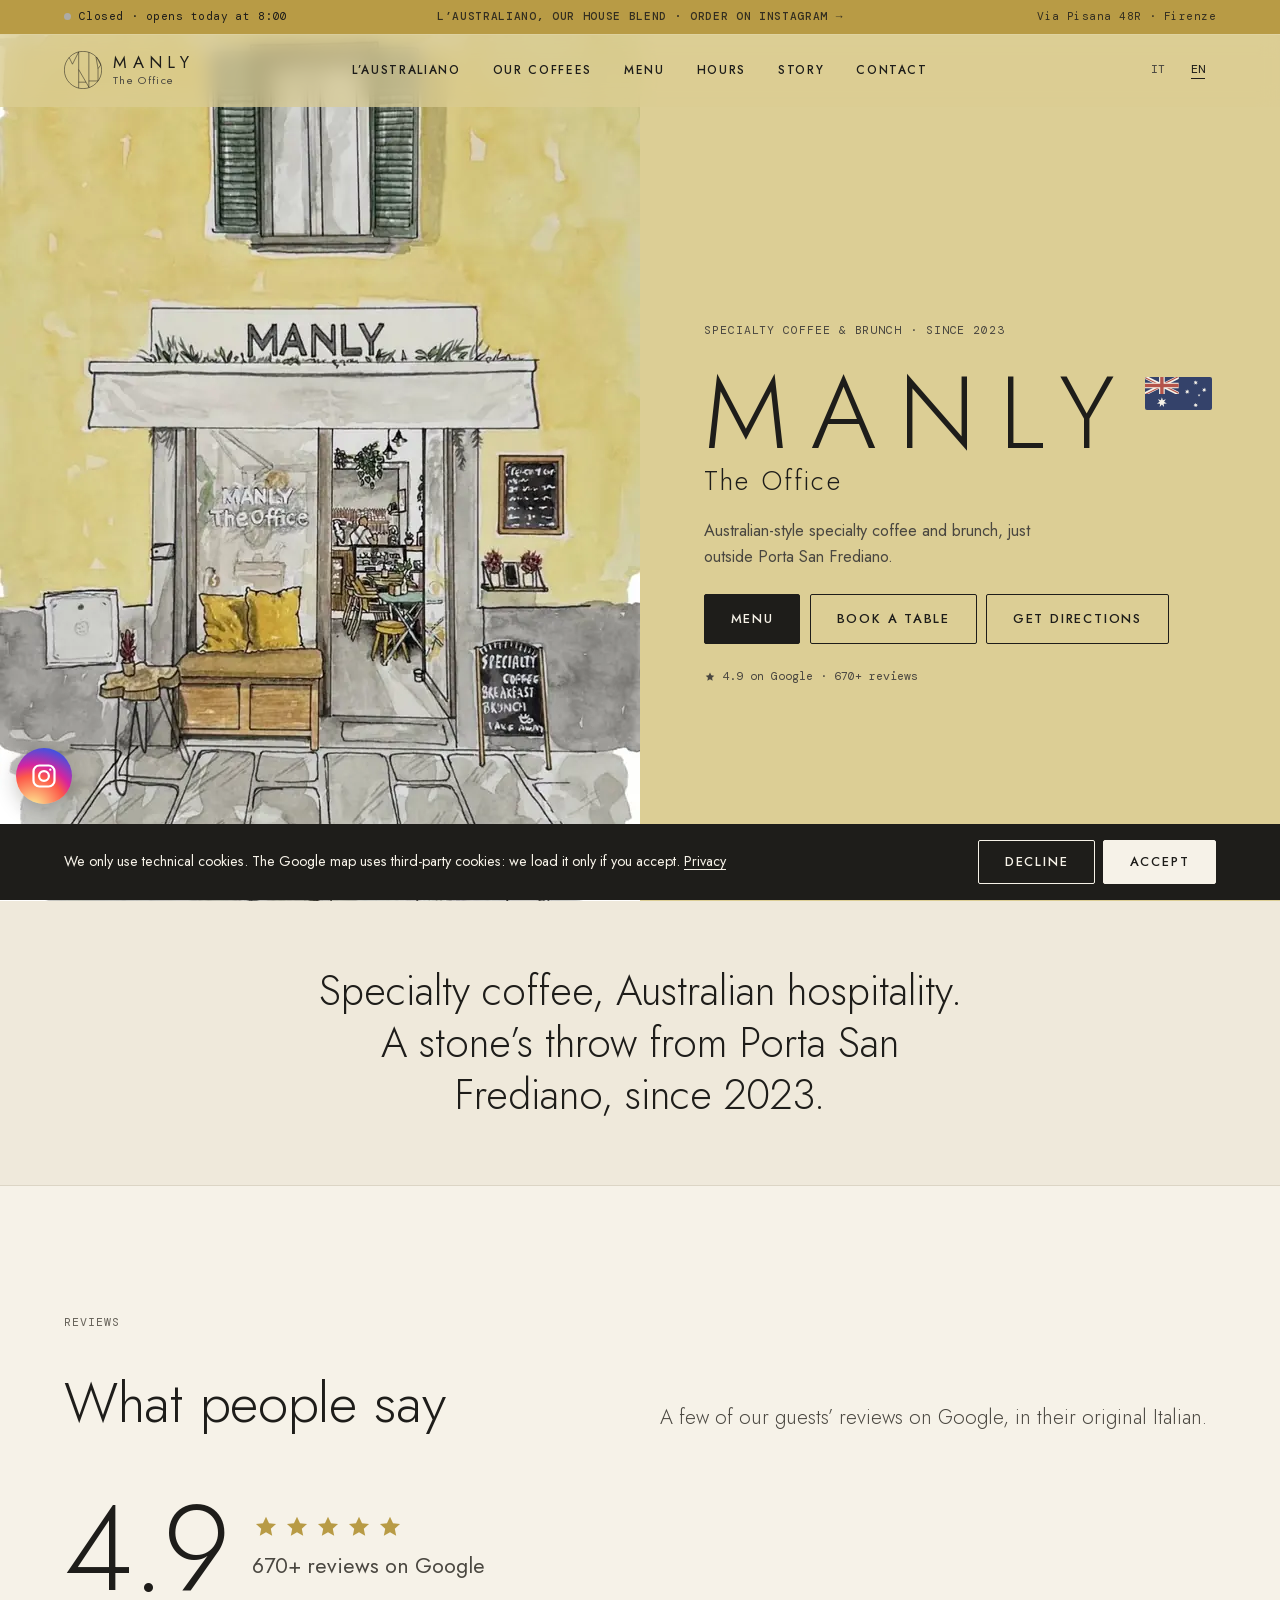
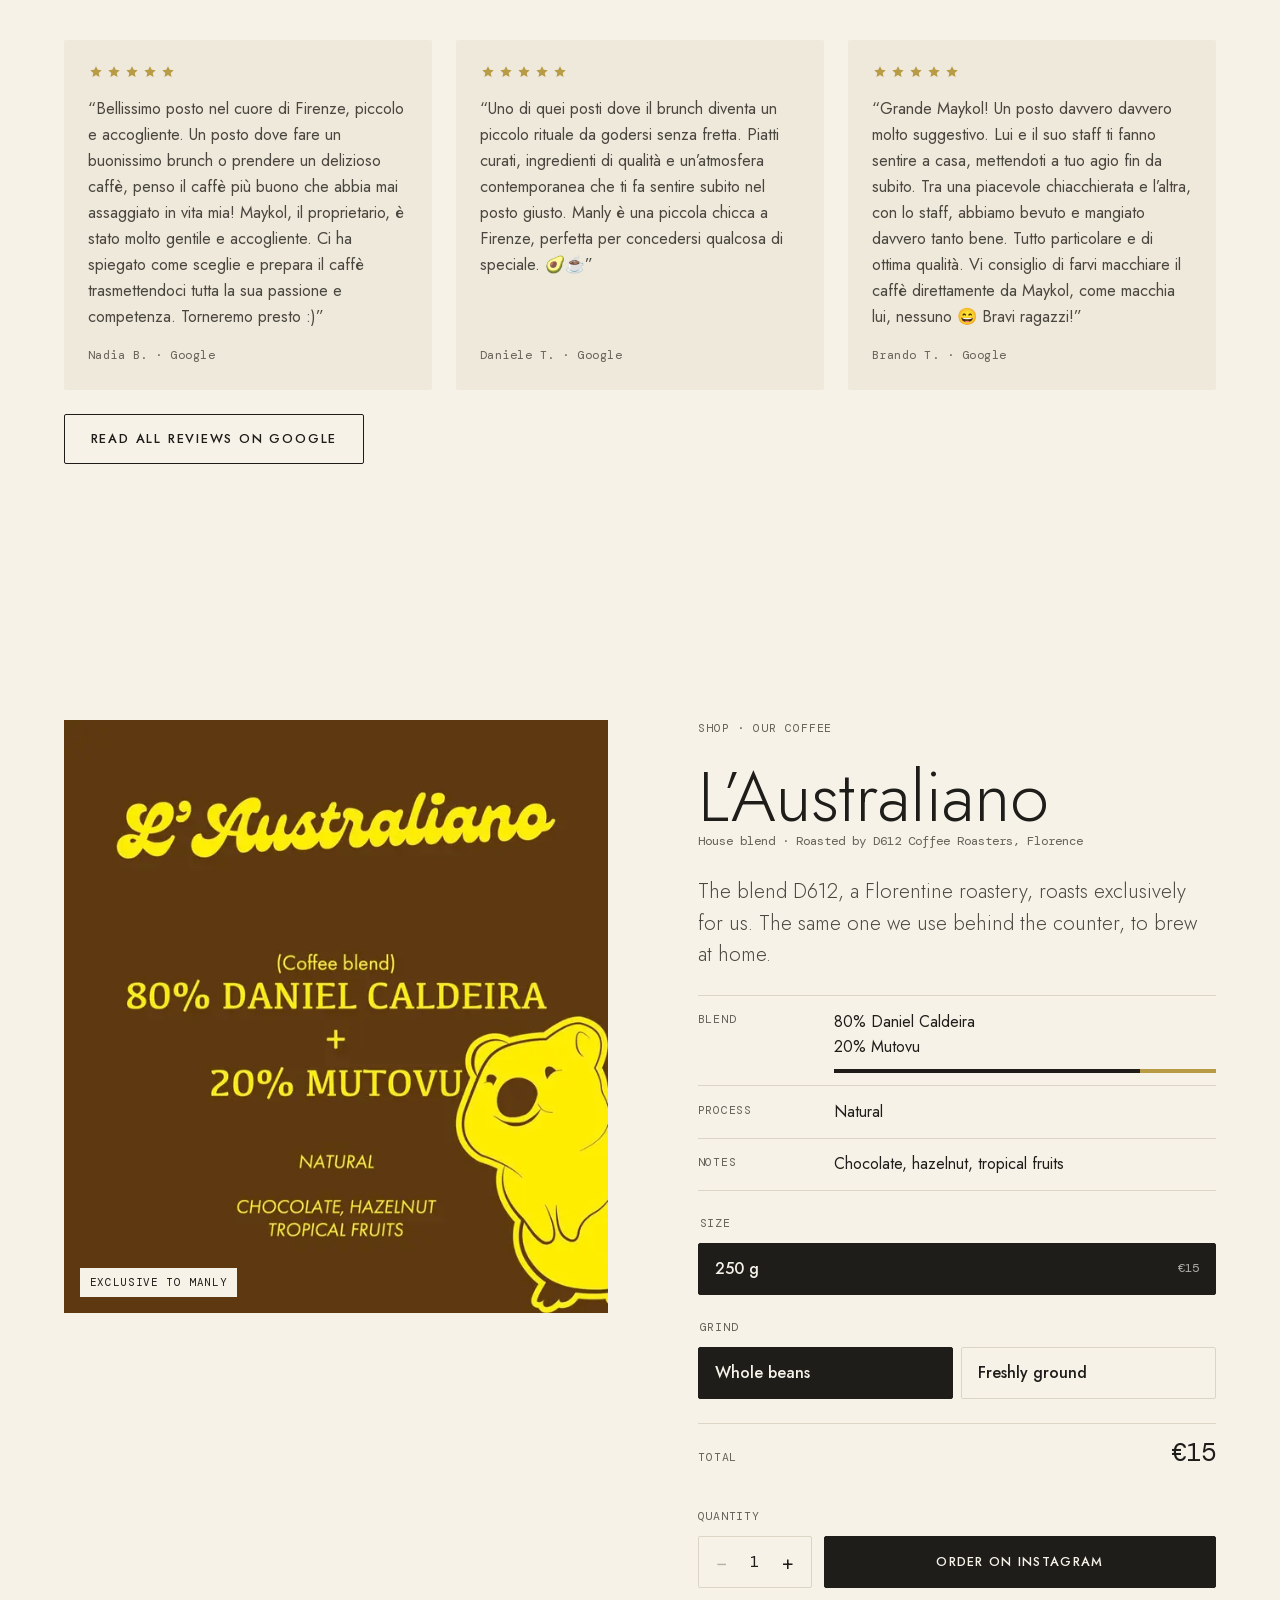
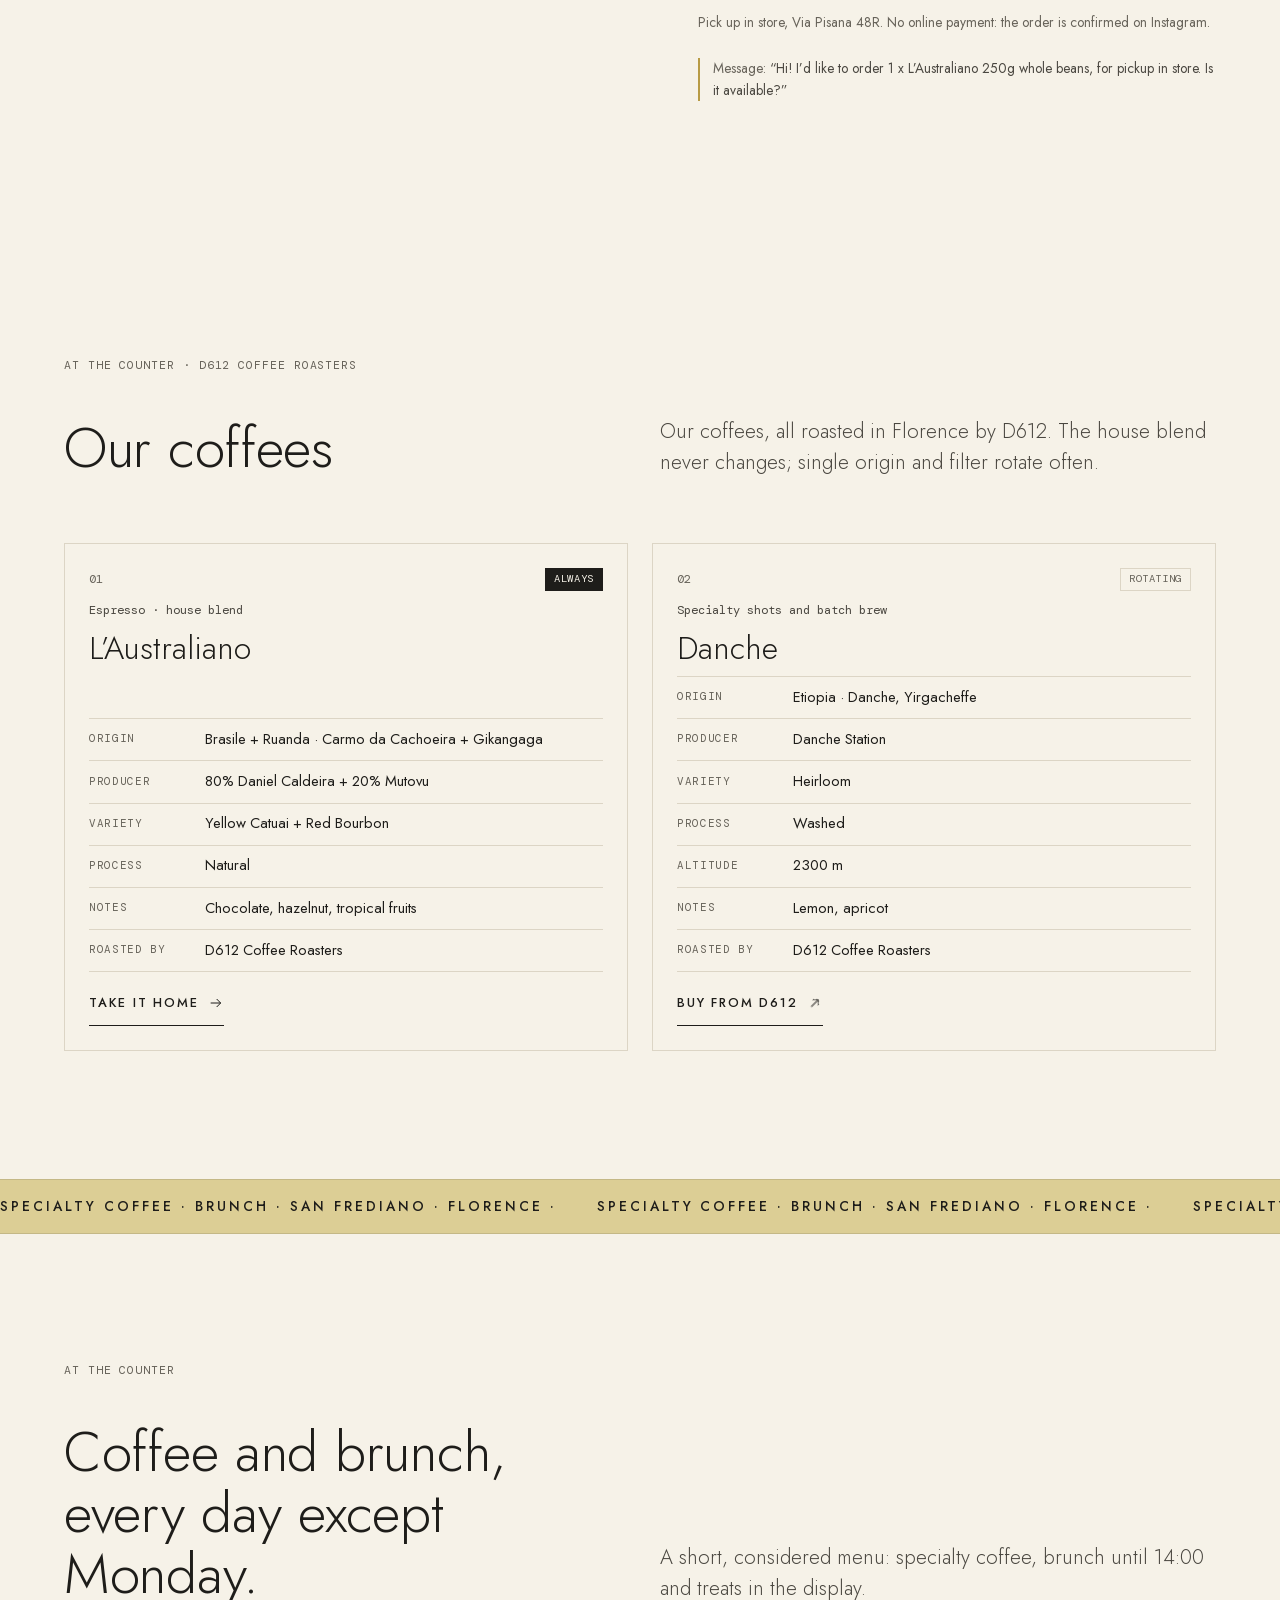
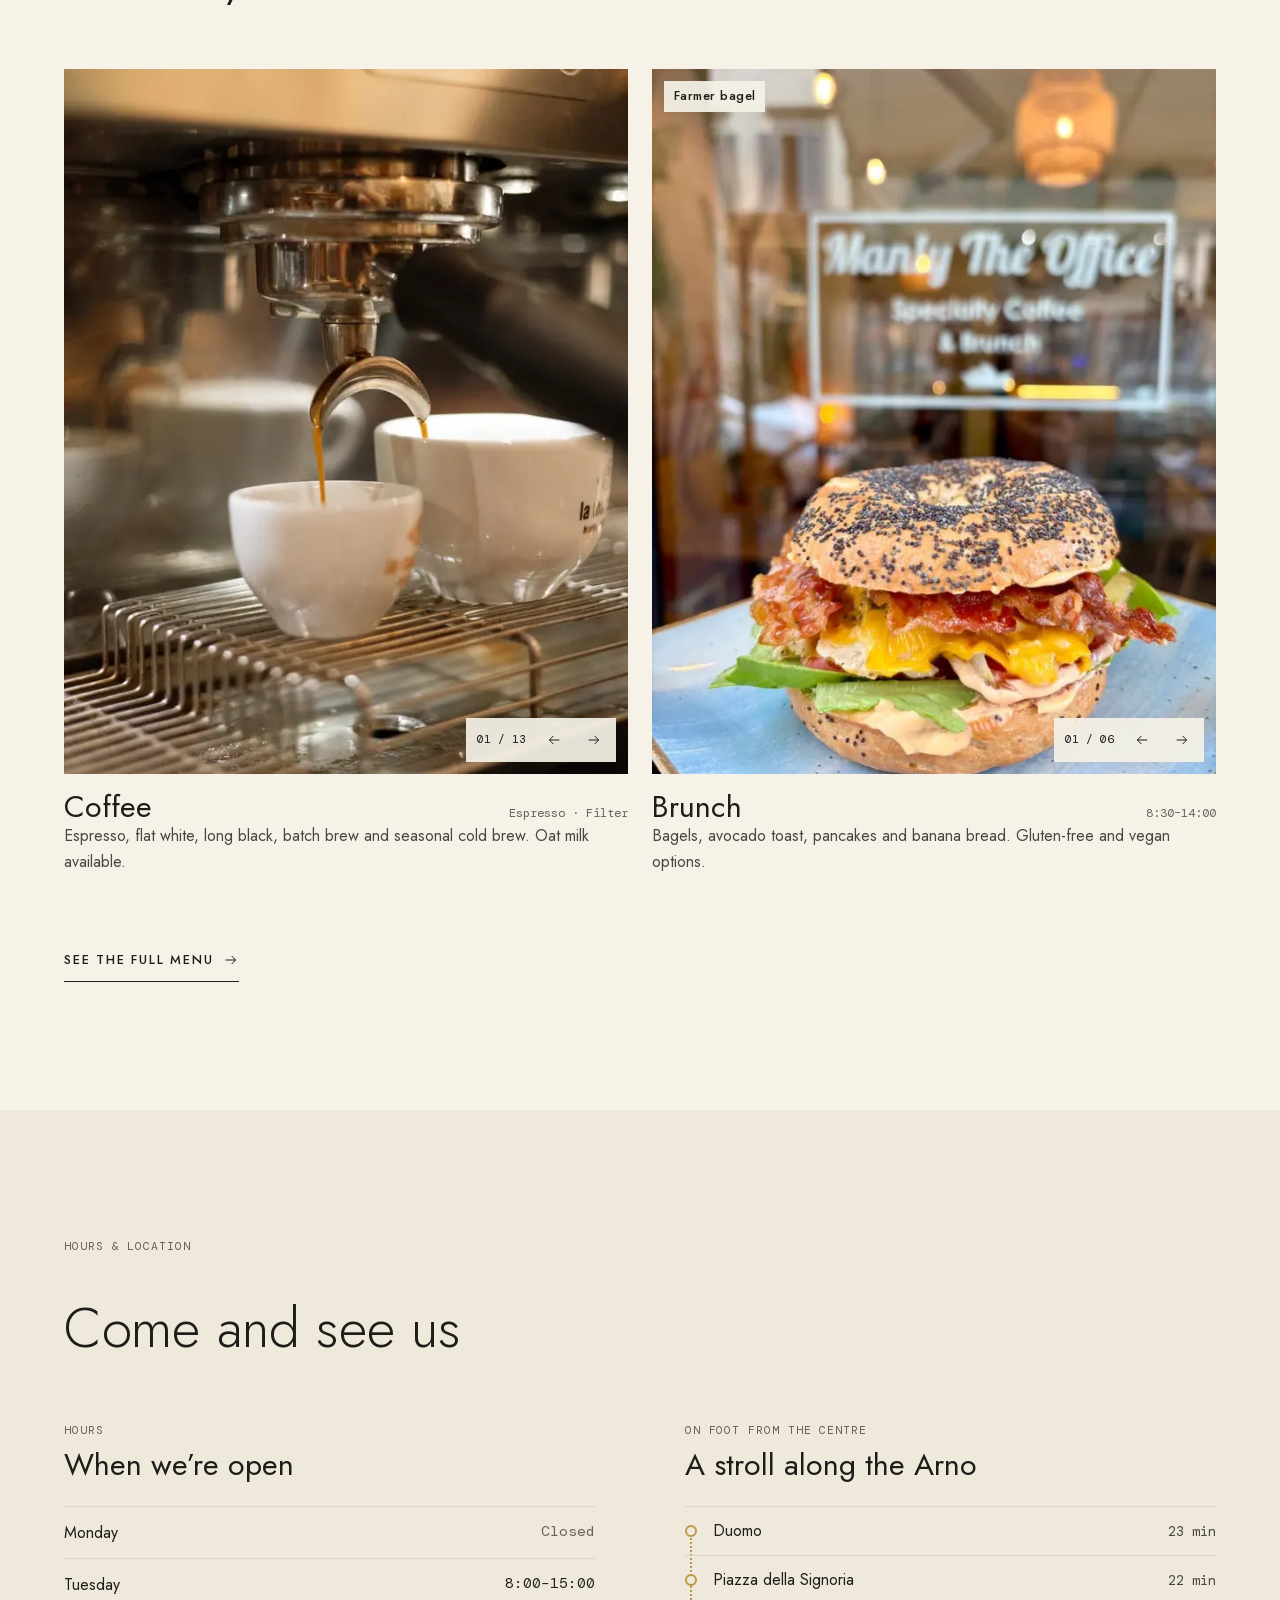
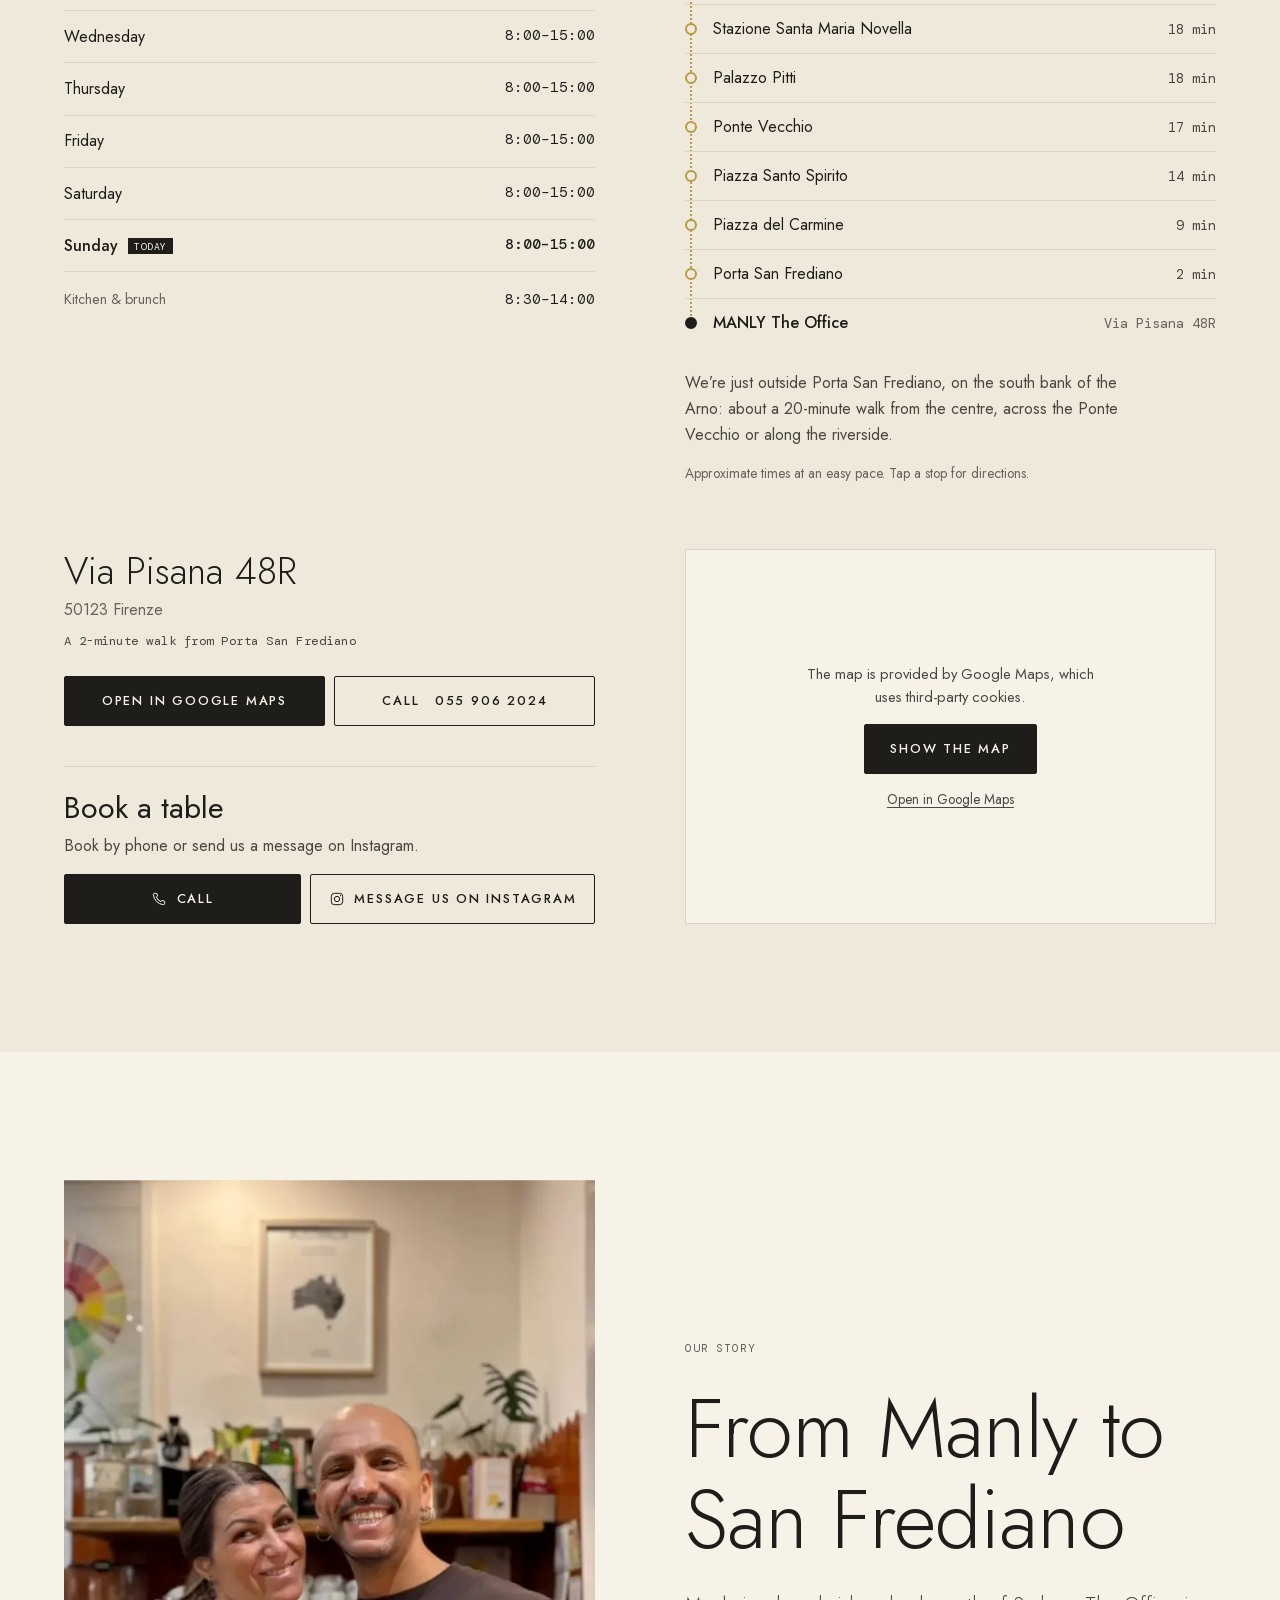
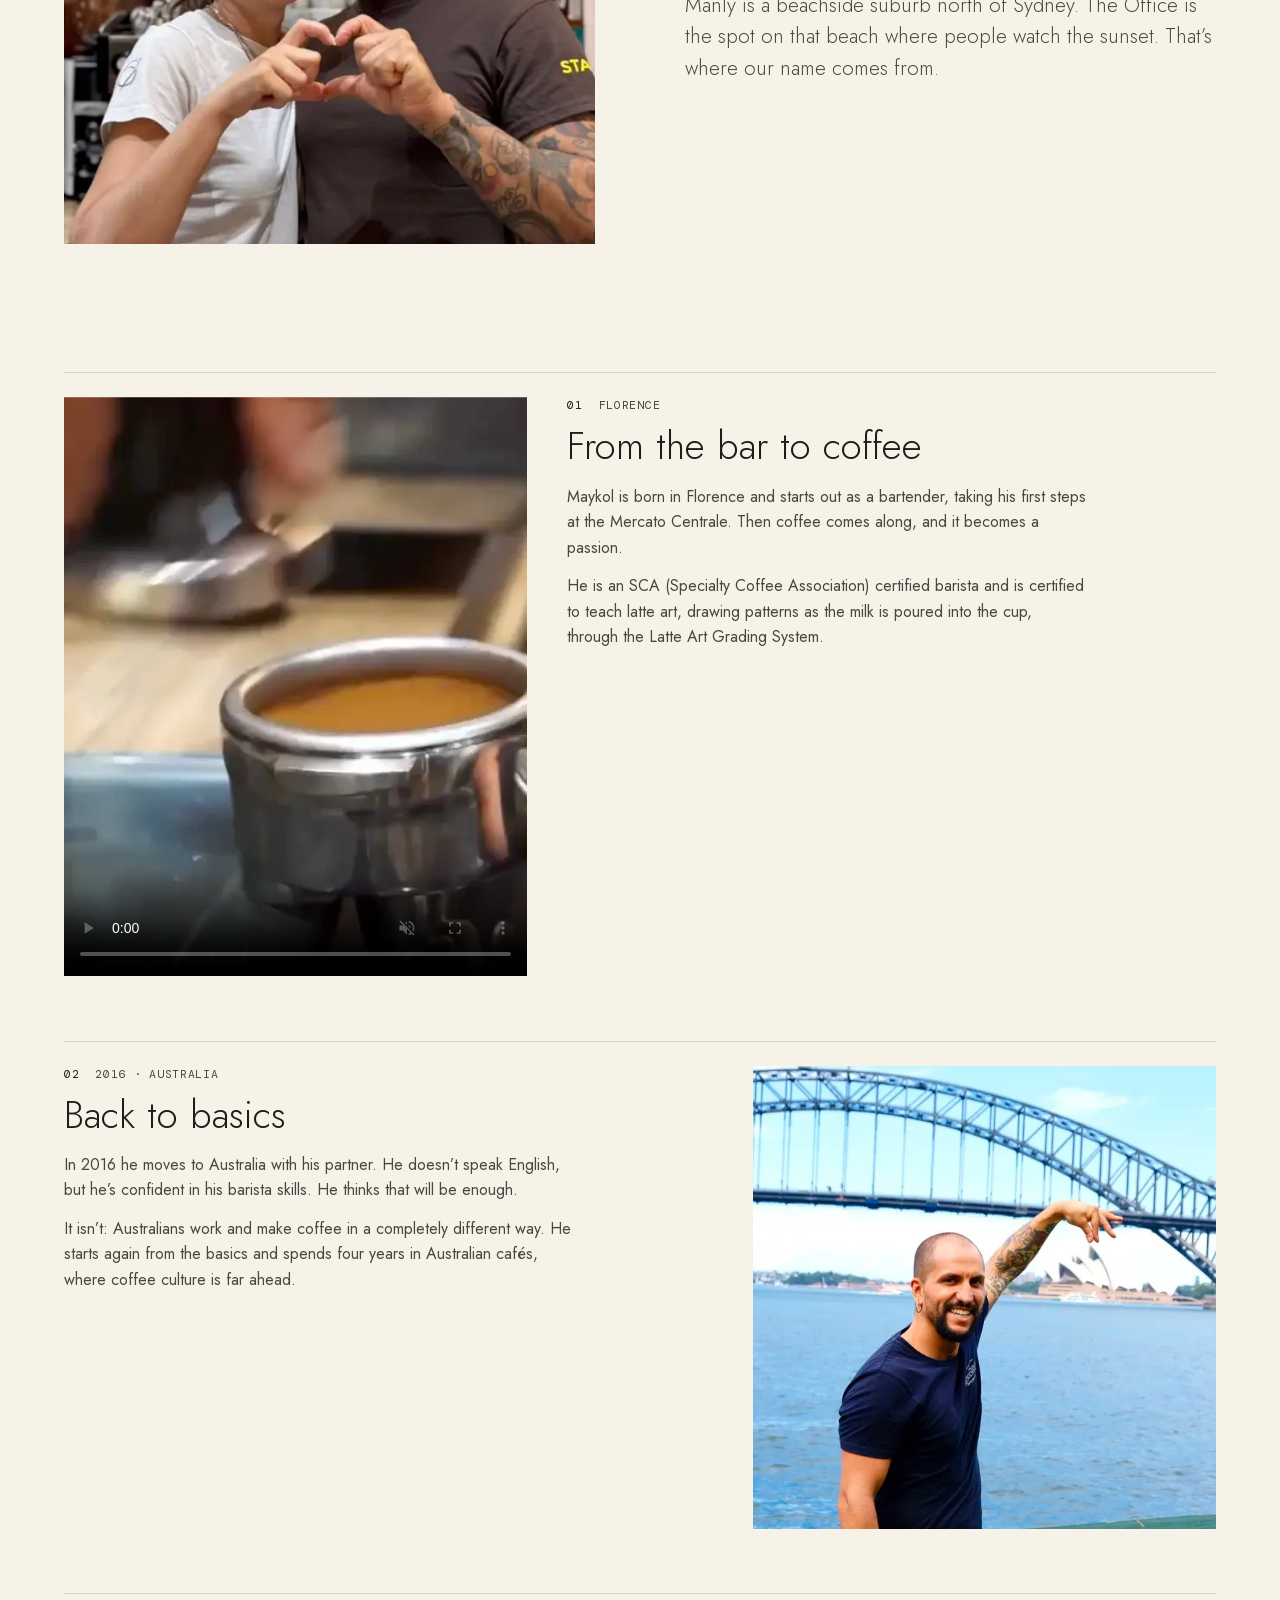
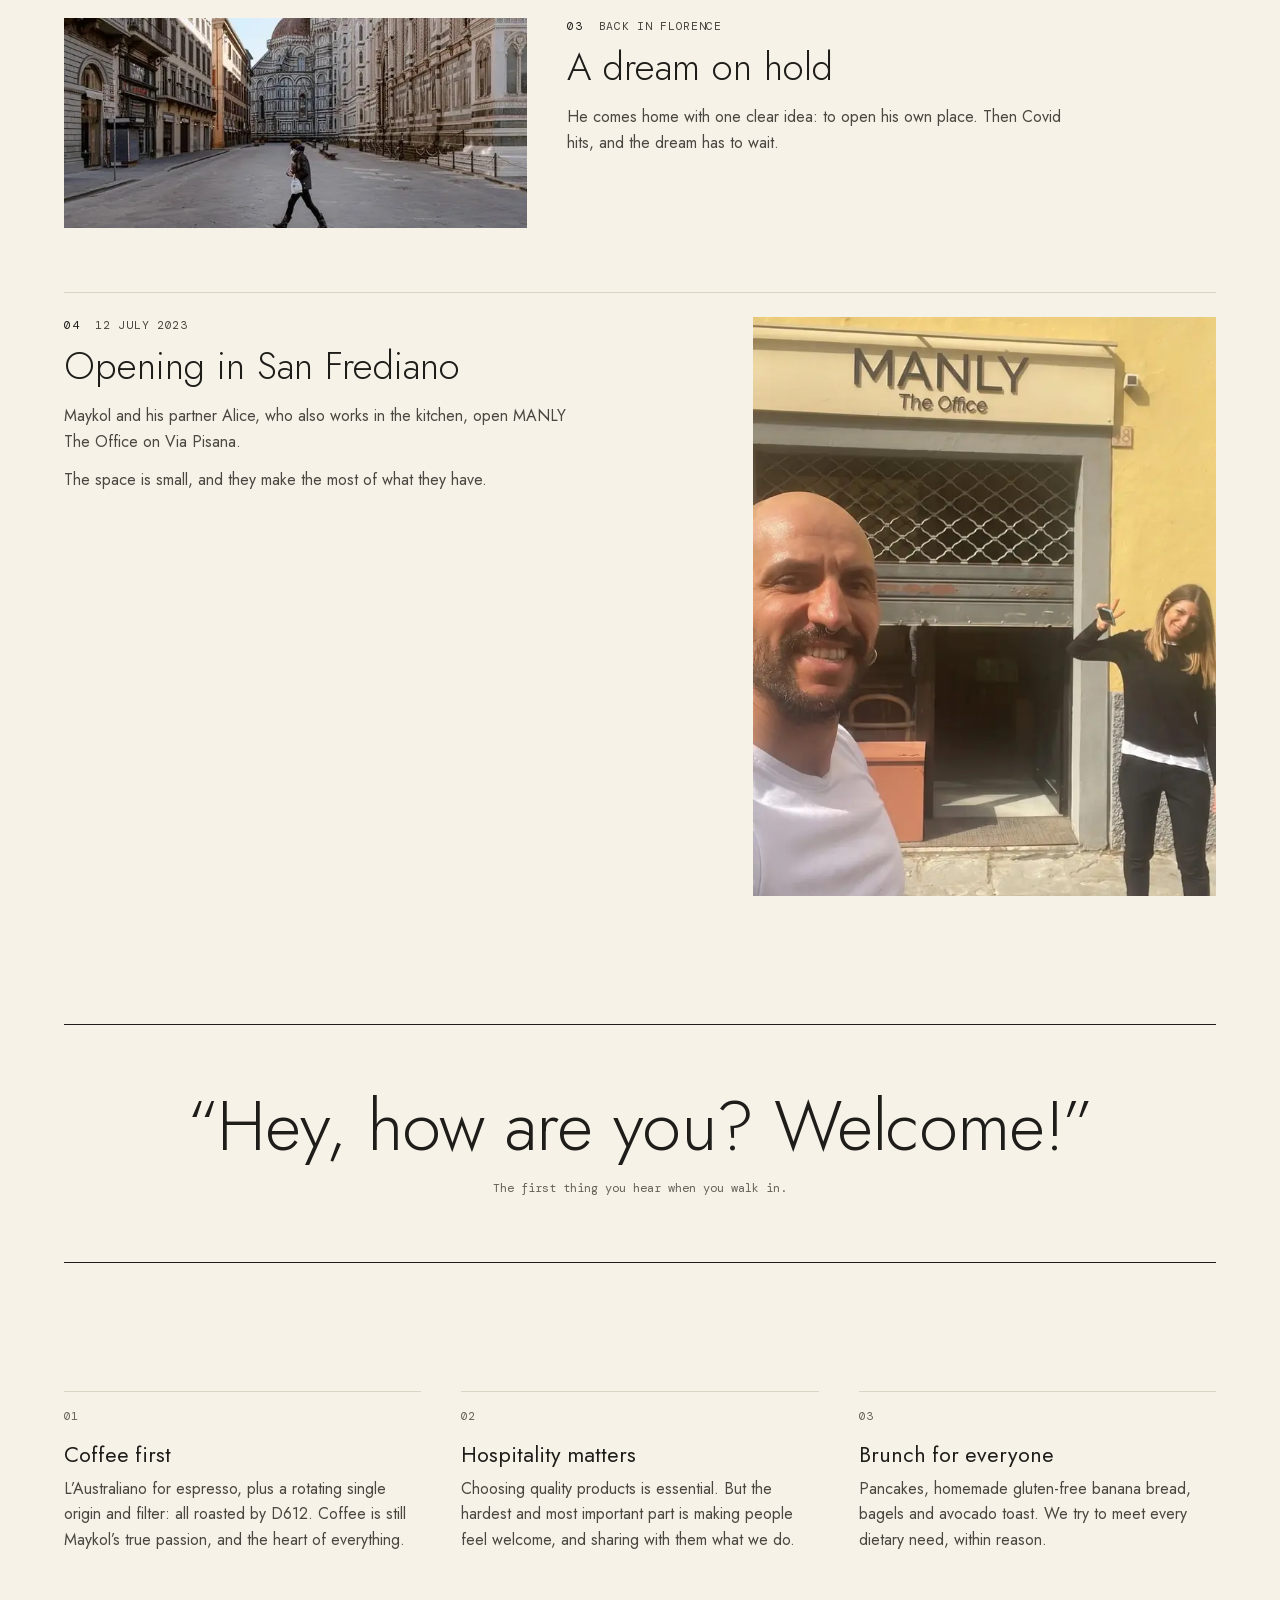
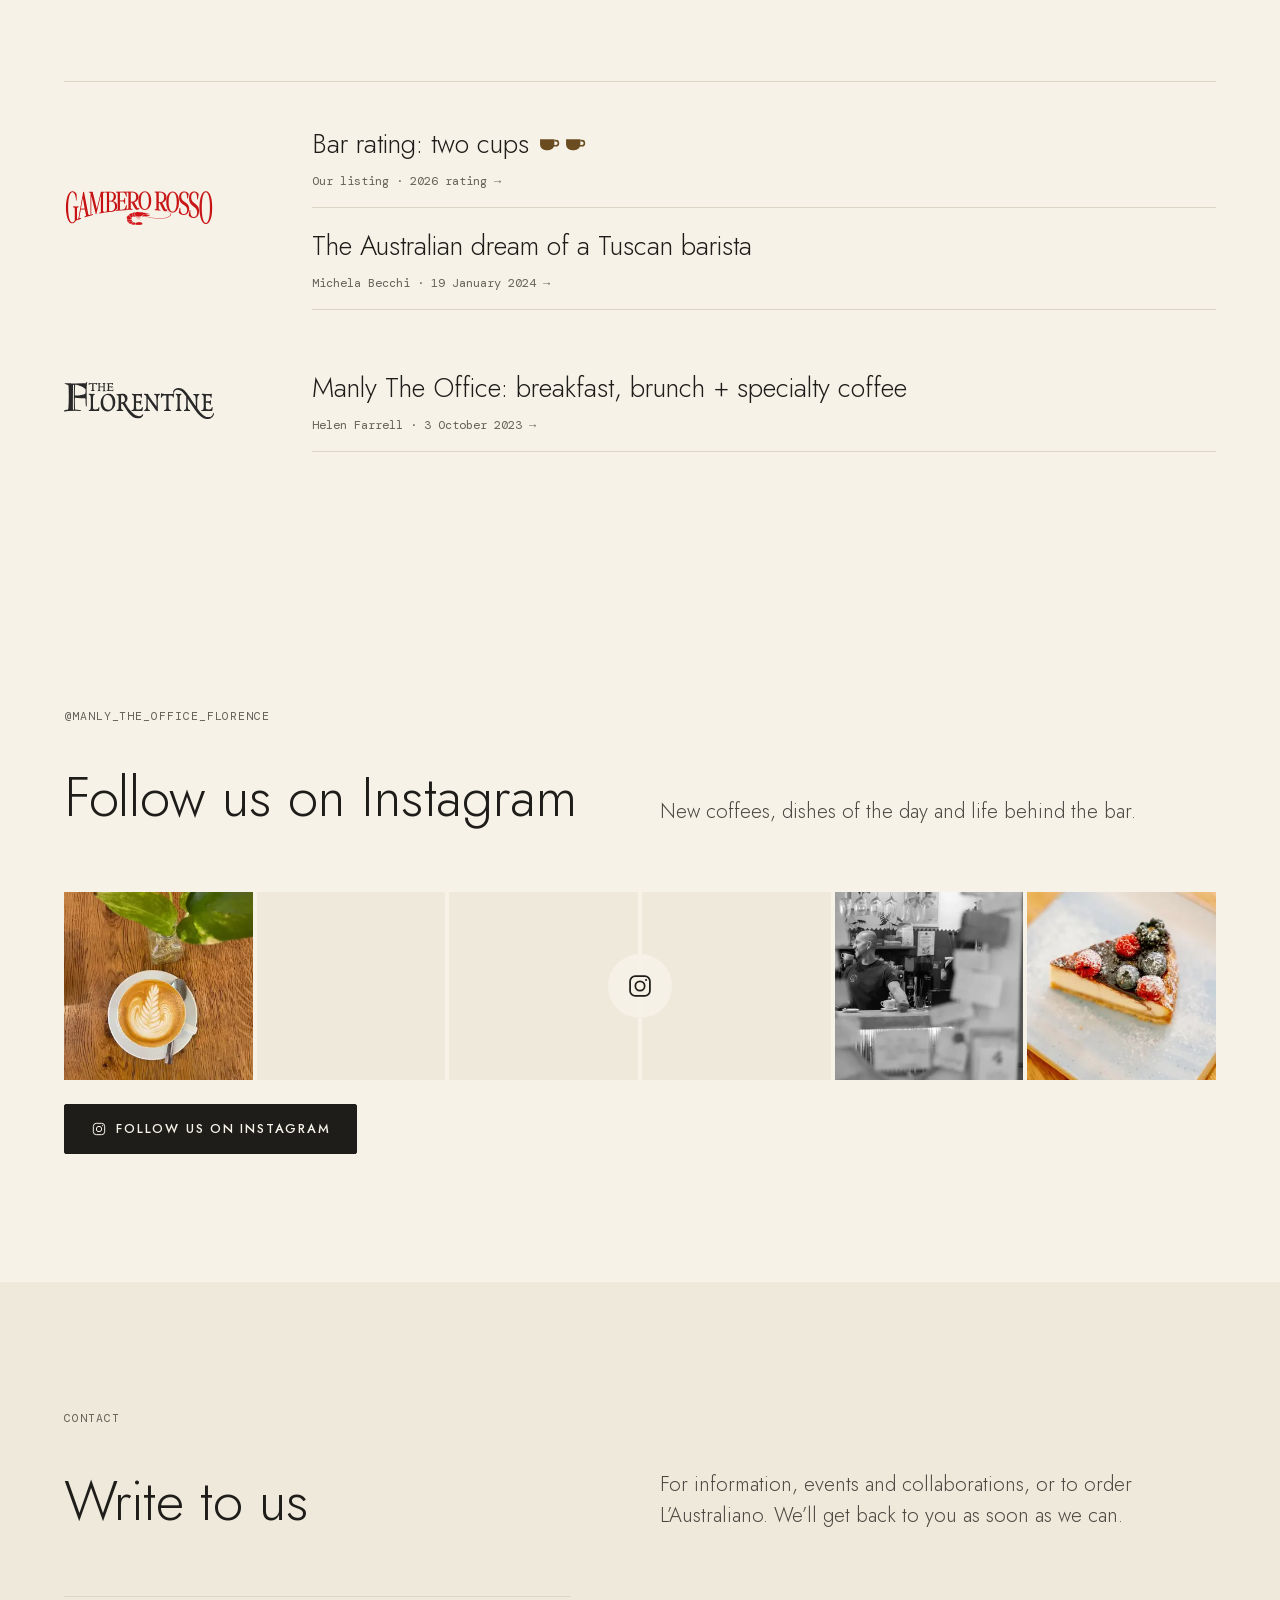
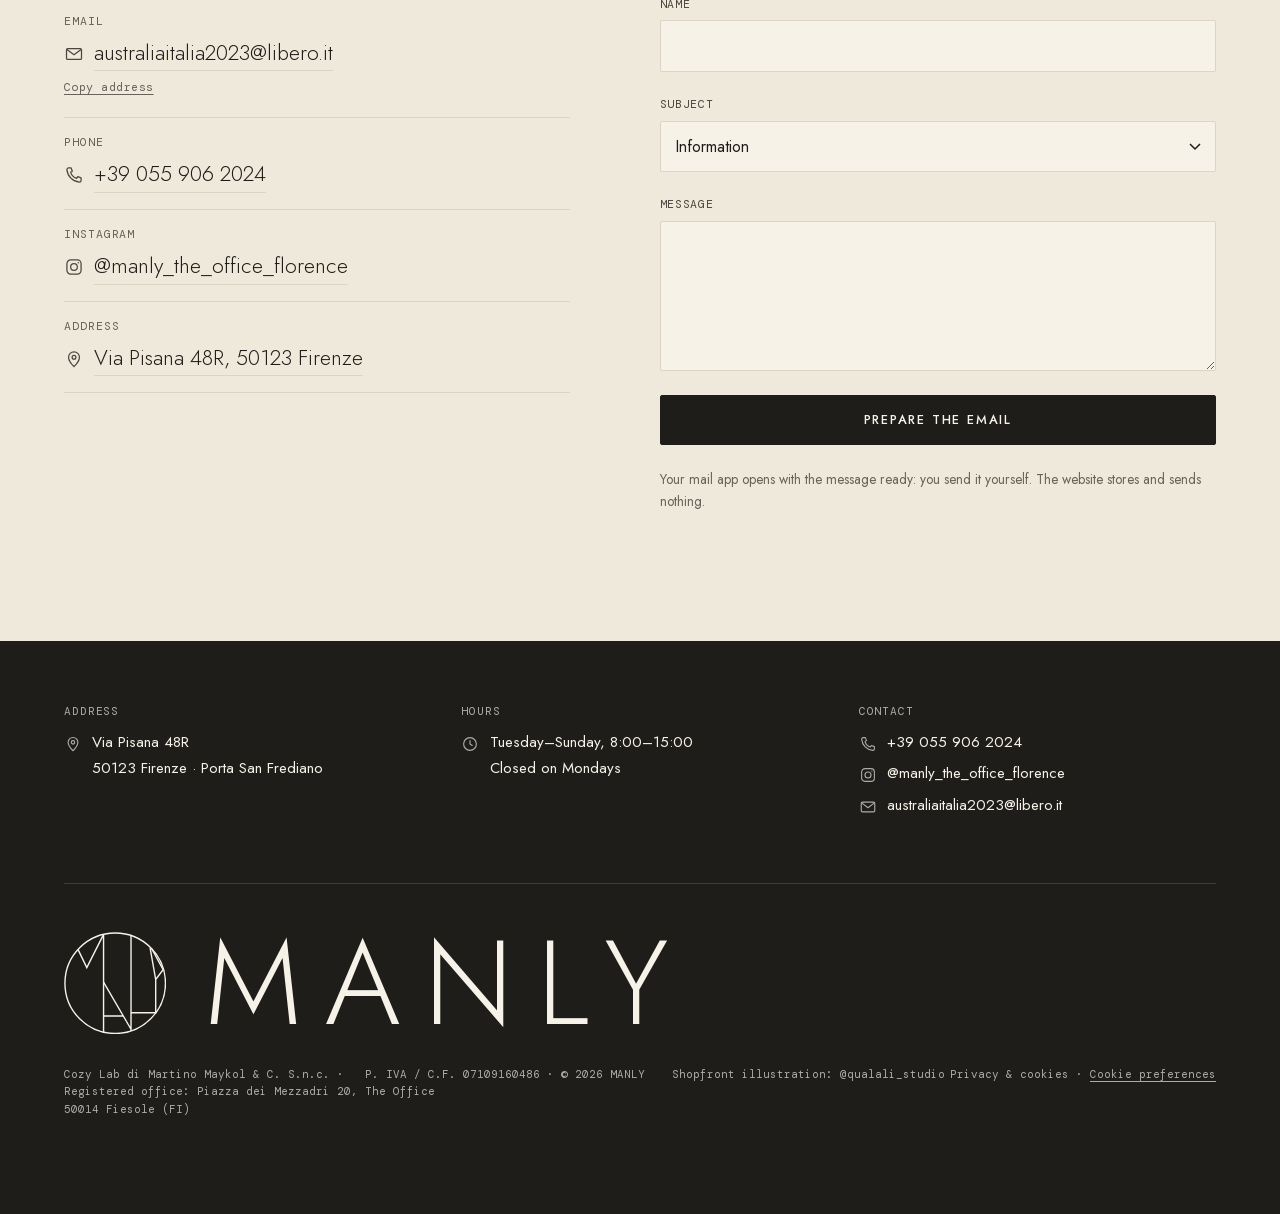
==== index.html @ 82d250e0 "merge: develop en main (v1.20.3)" ====
<!doctype html>
<html lang="it">
<head>
  <meta charset="utf-8">
  <script>document.documentElement.classList.add('js')</script>
  <meta name="viewport" content="width=device-width, initial-scale=1, viewport-fit=cover">
  <title>MANLY The Office — Specialty coffee &amp; brunch, Firenze</title>
  <meta name="description" content="Specialty coffee in stile australiano e brunch a Firenze, a 2 minuti a piedi da Porta San Frediano. Via Pisana 48R.">
  <meta name="theme-color" content="#1E1D1A">
  <link rel="apple-touch-icon" href="img/apple-touch-icon.png">
  <link rel="canonical" href="https://manlytheoffice.it/">

  <!-- Vista previa al compartir (WhatsApp, Instagram, Facebook, X) -->
  <meta property="og:type" content="website">
  <meta property="og:site_name" content="MANLY The Office">
  <meta property="og:title" content="MANLY The Office — Specialty coffee & brunch, Firenze">
  <meta property="og:description" content="Specialty coffee in stile australiano e brunch a Firenze, a 2 minuti a piedi da Porta San Frediano. Via Pisana 48R.">
  <meta property="og:url" content="https://manlytheoffice.it/">
  <meta property="og:image" content="https://manlytheoffice.it/img/og-manly.jpg">
  <meta property="og:image:width" content="1200">
  <meta property="og:image:height" content="630">
  <meta property="og:image:alt" content="Illustrazione della vetrina di MANLY The Office, Via Pisana 48R, Firenze">
  <meta property="og:locale" content="it_IT">
  <meta property="og:locale:alternate" content="en_GB">
  <meta name="twitter:card" content="summary_large_image">

  <!-- Nombre del sitio en los resultados de Google -->
  <script type="application/ld+json">
  {
    "@context": "https://schema.org",
    "@type": "WebSite",
    "name": "MANLY The Office",
    "alternateName": ["MANLY The Office Firenze", "Manly Firenze"],
    "url": "https://manlytheoffice.it/"
  }
  </script>
  <!-- Ficha para Google: datos del local -->
  <script type="application/ld+json">
  {
    "@context": "https://schema.org",
    "@type": "CafeOrCoffeeShop",
    "@id": "https://manlytheoffice.it/#cafe",
    "name": "MANLY The Office",
    "description": "Specialty coffee in stile australiano e brunch a Firenze, a 2 minuti a piedi da Porta San Frediano.",
    "url": "https://manlytheoffice.it/",
    "image": [
      "https://manlytheoffice.it/img/og-manly.jpg",
      "https://manlytheoffice.it/img/acquerello-vidriera.jpg"
    ],
    "telephone": "+39 055 906 2024",
    "acceptsReservations": true,
    "email": "australiaitalia2023@libero.it",
    "address": {
      "@type": "PostalAddress",
      "streetAddress": "Via Pisana 48R",
      "postalCode": "50123",
      "addressLocality": "Firenze",
      "addressRegion": "FI",
      "addressCountry": "IT"
    },
    "hasMap": "https://www.google.com/maps/search/?api=1&query=MANLY%20The%20Office%2C%20Via%20Pisana%2048R%2C%2050123%20Firenze",
    "openingHoursSpecification": [
      {
        "@type": "OpeningHoursSpecification",
        "dayOfWeek": [
          "Tuesday",
          "Wednesday",
          "Thursday",
          "Friday",
          "Saturday",
          "Sunday"
        ],
        "opens": "08:00",
        "closes": "15:00"
      }
    ],
    "servesCuisine": [
      "Specialty coffee",
      "Brunch"
    ],
    "hasMenu": "https://manlytheoffice.it/menu",
    "sameAs": [
      "https://www.instagram.com/manly_the_office_florence/"
    ],
    "legalName": "Cozy Lab di Martino Maykol & C. S.n.c.",
    "vatID": "07109160486"
  }
  </script>
  <link rel="icon" href="/favicon.ico" sizes="48x48">
  <link rel="icon" href="/favicon.svg" type="image/svg+xml">
  <link rel="icon" href="/img/favicon-192.png" type="image/png" sizes="192x192">

  <link rel="preconnect" href="https://docs.google.com" crossorigin>
  <link rel="preload" href="assets/fonts/jost-latin.woff2" as="font" type="font/woff2" crossorigin>
  <link rel="preload" as="image" type="image/webp" imagesrcset="img/acquerello-vidriera-320.webp 320w, img/acquerello-vidriera-480.webp 480w, img/acquerello-vidriera-640.webp 640w, img/acquerello-vidriera-828.webp 828w, img/acquerello-vidriera.webp 1008w" imagesizes="(min-width: 900px) 50vw, 100vw" fetchpriority="high">
  <link rel="stylesheet" href="assets/site.css?v=202611121000">
  <script src="assets/site.js?v=202611121000" defer></script>
</head>
<body data-page="home">
  <a class="skip-link" href="#contenuto" data-i18n="skip">Vai al contenuto</a>

  <svg width="0" height="0" style="position:absolute" aria-hidden="true">
    <symbol id="logo-manly" viewBox="0 0 220 220">
      <g fill="none" stroke="currentColor" stroke-width="3">
        <circle cx="110" cy="110" r="108"/>
        <path d="M30 37.4 L49 76.5 L85 5 V215"/>
        <path d="M85 107.5 L144 209 M85 180.5 H127.4 M144 7.5 V212.5"/>
        <path d="M144 173.5 H197 V102 L185 34 M197 102 L213 81 L188 35"/>
      </g>
    </symbol>
    <symbol id="i-arrow" viewBox="0 0 24 24"><path fill="none" stroke="currentColor" stroke-width="1.5" d="M4 12h15M13 6l6 6-6 6"/></symbol>
    <symbol id="i-phone" viewBox="0 0 24 24"><path fill="none" stroke="currentColor" stroke-width="1.5" stroke-linejoin="round" d="M5.5 3.5h3l1.5 4-2 1.3a11 11 0 0 0 7.2 7.2l1.3-2 4 1.5v3a2 2 0 0 1-2 2A16.5 16.5 0 0 1 3.5 5.5a2 2 0 0 1 2-2z"/></symbol>
    <symbol id="i-mail" viewBox="0 0 24 24"><g fill="none" stroke="currentColor" stroke-width="1.5" stroke-linejoin="round"><rect x="3" y="5.5" width="18" height="13" rx="1.5"/><path d="M3.5 6.5l8.5 6.5 8.5-6.5"/></g></symbol>
    <symbol id="i-instagram" viewBox="0 0 24 24"><g fill="none" stroke="currentColor" stroke-width="1.5"><rect x="3.5" y="3.5" width="17" height="17" rx="4.5"/><circle cx="12" cy="12" r="4"/><circle cx="17.2" cy="6.8" r="0.9" fill="currentColor" stroke="none"/></g></symbol>
    <symbol id="i-pin" viewBox="0 0 24 24"><g fill="none" stroke="currentColor" stroke-width="1.5"><path stroke-linejoin="round" d="M12 21s-6.5-6.1-6.5-11.2a6.5 6.5 0 0 1 13 0C18.5 14.9 12 21 12 21z"/><circle cx="12" cy="9.8" r="2.3"/></g></symbol>
    <symbol id="i-clock" viewBox="0 0 24 24"><g fill="none" stroke="currentColor" stroke-width="1.5"><circle cx="12" cy="12" r="8.5"/><path stroke-linecap="round" d="M12 7.5V12l3 2"/></g></symbol>
    <symbol id="i-star" viewBox="0 0 24 24"><path fill="currentColor" d="M12 3.2l2.6 5.5 6 .7-4.5 4.1 1.2 5.9L12 16.5l-5.3 2.9 1.2-5.9-4.5-4.1 6-.7z"/></symbol>
  </svg>

  <!-- Estado en vivo y dirección -->
  <div class="topbar">
    <div class="wrap topbar__inner">
      <p class="status" data-status aria-live="polite">
        <span class="status__dot" aria-hidden="true"></span>
        <span class="status__text">&nbsp;</span>
      </p>
      <a class="topbar__announce" href="./#shop"><span data-i18n="topbar.announce">L’Australiano, la nostra miscela · Ordina su Instagram</span> →</a>
      <a class="topbar__address" href="#" data-href="maps" target="_blank" rel="noopener">Via Pisana 48R<span class="topbar__city"> · Firenze</span></a>
    </div>
  </div>

  <header class="header header--overlay">
    <div class="wrap header__inner">
      <button class="burger" type="button" aria-expanded="false" aria-controls="drawer" aria-label="Menu">
        <span class="burger__lines" aria-hidden="true"></span>
        <span class="burger__label" data-i18n="nav.open">Menu</span>
      </button>

      <a class="brand" href="./" aria-label="MANLY The Office">
        <svg aria-hidden="true"><use href="#logo-manly"/></svg>
        <span class="brand__text" aria-hidden="true" translate="no">
          <span class="brand__name">MANLY</span>
          <span class="brand__sub">The Office</span>
        </span>
      </a>

      <nav class="header__nav" aria-label="Sezioni" data-i18n-attr="aria-label:nav.label">
        <a href="./#shop" data-i18n="nav.shop">L’Australiano</a>
        <a href="./#caffe" data-i18n="nav.coffees">I nostri caffè</a>
        <a href="menu.html" data-i18n="nav.menu">Il menu</a>
        <a href="./#visita" data-i18n="nav.hours">Orari</a>
        <a href="./#storia" data-i18n="nav.storyShort">Storia</a>
        <a href="./#contatti" data-i18n="nav.contact">Contatti</a>
      </nav>

      <div class="lang" role="group" aria-label="Lingua" data-i18n-attr="aria-label:lang.label">
        <button type="button" data-lang="it" aria-pressed="true" lang="it">IT</button>
        <button type="button" data-lang="en" aria-pressed="false" lang="en">EN</button>
      </div>
    </div>
  </header>

  <!-- Menú hamburguesa -->
  <div class="drawer" id="drawer" aria-hidden="true">
    <nav class="wrap drawer__nav" aria-label="Navigazione principale" data-i18n-attr="aria-label:nav.label">
      <ol>
        <li><a href="./#shop"><span data-i18n="nav.shop">L’Australiano</span><small data-i18n="nav.shopNote">Shop</small></a></li>
        <li><a href="./#caffe"><span data-i18n="nav.coffees">I nostri caffè</span></a></li>
        <li><a href="menu.html"><span data-i18n="nav.menu">Il menu</span></a></li>
        <li><a href="./#visita"><span data-i18n="nav.visit">Orari e indirizzo</span></a></li>
        <li><a href="./#storia"><span data-i18n="nav.story">La nostra storia</span></a></li>
        <li><a href="./#instagram"><span>Instagram</span></a></li>
        <li><a href="./#contatti"><span data-i18n="nav.contact">Contatti</span></a></li>
      </ol>
    </nav>
    <div class="wrap drawer__info">
      <div>
        <p class="eyebrow" data-i18n="info.visit">Vieni a trovarci</p>
        <p>Via Pisana 48R, 50123 Firenze</p>
        <p><a href="#" data-href="maps" target="_blank" rel="noopener" data-i18n="dove.openMaps">Apri in Google Maps</a></p>
      </div>
      <div>
        <p class="eyebrow" data-i18n="info.hours">Orari</p>
        <p data-i18n="summary.week">Martedì–domenica, 8:00–15:00</p>
        <p data-i18n="summary.monday">Lunedì chiuso</p>
      </div>
      <div>
        <p class="eyebrow" data-i18n="info.contact">Contatti</p>
        <p><a href="#" data-href="tel">+39 055 906 2024</a></p>
        <p><a href="#" data-href="instagram" target="_blank" rel="noopener">@manly_the_office_florence</a><br><a href="mailto:australiaitalia2023@libero.it" data-href="email">australiaitalia2023@libero.it</a></p>
        <p><a href="mailto:australiaitalia2023@libero.it" data-href="email">australiaitalia2023@libero.it</a></p>
      </div>
    </div>
  </div>

  <main id="contenuto">
    <!-- Hero: la vidriera -->
    <section class="hero" aria-labelledby="hero-title">
      <figure class="hero__media">
        <a class="hero__art" href="https://www.instagram.com/qualali_studio/" target="_blank" rel="noopener">
          <picture><source type="image/webp" srcset="img/acquerello-vidriera-320.webp 320w, img/acquerello-vidriera-480.webp 480w, img/acquerello-vidriera-640.webp 640w, img/acquerello-vidriera-828.webp 828w, img/acquerello-vidriera.webp 1008w" sizes="(min-width: 900px) 50vw, 100vw"><img src="img/acquerello-vidriera.jpg" srcset="img/acquerello-vidriera-640.jpg 640w, img/acquerello-vidriera.jpg 1008w" sizes="(min-width: 900px) 50vw, 100vw" width="1008" height="1390" fetchpriority="high"
            alt="Illustrazione ad acquerello della vetrina di MANLY The Office in Via Pisana" data-i18n-attr="alt:hero.alt"></picture>
          <span class="hero__credit">
            <span data-i18n="hero.credit">Illustrazione</span> · @qualali_studio
            <svg aria-hidden="true"><use href="#i-arrow"/></svg>
          </span>
        </a>
      </figure>
      <div class="hero__panel">
        <p class="eyebrow" data-i18n="hero.eyebrow">Specialty coffee &amp; brunch · Dal 2023</p>
        <h1 class="hero__title" id="hero-title" translate="no">
          <!-- Bandera de Australia, decorativa (sin espacio después de MANLY) -->
          <span>MANLY<svg class="hero__flag" viewBox="0 0 1260 630" aria-hidden="true" focusable="false">
            <clipPath id="au-uj"><path d="M0 0h60v30H0z"/></clipPath>
            <clipPath id="au-uj-t"><path d="M30 15h30v15zv15H0zH0V0zV0h30z"/></clipPath>
            <!-- Colores apagados para ir con la acuarela -->
            <rect width="1260" height="630" fill="#34426A"/>
            <g transform="scale(10.5)" clip-path="url(#au-uj)">
              <path d="M0 0l60 30m0-30L0 30" stroke="#F6F2E8" stroke-width="6"/>
              <path d="M0 0l60 30m0-30L0 30" stroke="#B4544A" stroke-width="4" clip-path="url(#au-uj-t)"/>
              <path d="M30 0v30M0 15h60" stroke="#F6F2E8" stroke-width="10"/>
              <path d="M30 0v30M0 15h60" stroke="#B4544A" stroke-width="6"/>
            </g>
            <g fill="#F6F2E8"><polygon points="315.0,378.0 333.2,434.7 388.9,413.6 355.9,463.2 407.1,493.5 347.8,498.7 356.0,557.6 315.0,514.5 274.0,557.6 282.2,498.7 222.9,493.5 274.1,463.2 241.1,413.6 296.8,434.7"/><polygon points="945.0,480.0 953.7,507.0 980.2,496.9 964.5,520.5 988.9,535.0 960.6,537.5 964.5,565.5 945.0,545.0 925.5,565.5 929.4,537.5 901.1,535.0 925.5,520.5 909.8,496.9 936.3,507.0"/><polygon points="945.0,60.0 953.7,87.0 980.2,76.9 964.5,100.5 988.9,115.0 960.6,117.5 964.5,145.5 945.0,125.0 925.5,145.5 929.4,117.5 901.1,115.0 925.5,100.5 909.8,76.9 936.3,87.0"/><polygon points="787.5,230.6 796.2,257.6 822.7,247.5 807.0,271.1 831.4,285.6 803.1,288.1 807.0,316.1 787.5,295.6 768.0,316.1 771.9,288.1 743.6,285.6 768.0,271.1 752.3,247.5 778.8,257.6"/><polygon points="1104.4,195.6 1113.1,222.6 1139.6,212.5 1123.9,236.1 1148.3,250.6 1120.0,253.1 1123.9,281.1 1104.4,260.6 1084.9,281.1 1088.8,253.1 1060.5,250.6 1084.9,236.1 1069.2,212.5 1095.7,222.6"/><polygon points="1008.0,315.0 1014.2,332.8 1033.0,333.2 1018.0,344.6 1023.5,362.6 1008.0,351.8 992.5,362.6 998.0,344.6 983.0,333.2 1001.8,332.8"/></g>
          </svg></span>
          <span>The Office</span>
        </h1>
        <p class="hero__lead" data-i18n="hero.lead">Specialty coffee in stile australiano e brunch, appena fuori Porta San Frediano.</p>
        <div class="hero__actions">
          <a class="btn" href="menu.html" data-i18n="hero.menu">Il menu</a>
          <a class="btn btn--outline" href="#prenota" data-i18n="hero.book">Prenota un tavolo</a>
          <a class="btn btn--outline" href="#come-arrivare" data-i18n="hero.directions">Come arrivare</a>
        </div>
        <a class="hero__rating" href="#" data-href="maps" target="_blank" rel="noopener">
          <svg aria-hidden="true"><use href="#i-star"/></svg>
          <span data-rating>4,9 su Google · oltre 670 recensioni</span>
        </a>
      </div>
    </section>

    <section class="statement" aria-label="MANLY The Office">
      <div class="wrap">
        <p class="statement__text" data-i18n="statement.text">Specialty coffee, ospitalità australiana. A due passi da Porta San Frediano, dal 2023.</p>
      </div>
    </section>

    <!-- Recensioni: le tre in evidenza su Google Maps (testo originale, nome abbreviato) -->
    <section class="section reviews" id="recensioni" aria-labelledby="reviews-title">
      <div class="wrap">
        <header class="section__head">
          <p class="eyebrow" data-i18n="reviews.eyebrow">Recensioni</p>
          <h2 class="h-lg" id="reviews-title" data-i18n="reviews.title">Dicono di noi</h2>
          <p class="lead reviews__note" data-i18n="reviews.lead">Alcune delle recensioni dei nostri clienti su Google.</p>
        </header>
        <a class="score" href="#" data-href="reviews" target="_blank" rel="noopener">
          <span class="score__value" data-rating-value>4,9</span>
          <span class="score__body">
            <span class="score__stars" aria-hidden="true"><svg><use href="#i-star"/></svg><svg><use href="#i-star"/></svg><svg><use href="#i-star"/></svg><svg><use href="#i-star"/></svg><svg><use href="#i-star"/></svg></span>
            <span class="score__count" data-rating-count>oltre 670 recensioni su Google</span>
          </span>
        </a>
        <ul class="reviews__list">
          <li class="review">
            <figure>
              <p class="review__stars" role="img" aria-label="5 stelle su 5" data-i18n-attr="aria-label:reviews.stars"><svg><use href="#i-star"/></svg><svg><use href="#i-star"/></svg><svg><use href="#i-star"/></svg><svg><use href="#i-star"/></svg><svg><use href="#i-star"/></svg></p>
              <blockquote class="review__text" lang="it"><p>Bellissimo posto nel cuore di Firenze, piccolo e accogliente. Un posto dove fare un buonissimo brunch o prendere un delizioso caffè, penso il caffè più buono che abbia mai assaggiato in vita mia! Maykol, il proprietario, è stato molto gentile e accogliente. Ci ha spiegato come sceglie e prepara il caffè trasmettendoci tutta la sua passione e competenza. Torneremo presto :)</p></blockquote>
              <figcaption class="review__author"><span translate="no">Nadia B.</span> · Google</figcaption>
            </figure>
          </li>
          <li class="review">
            <figure>
              <p class="review__stars" role="img" aria-label="5 stelle su 5" data-i18n-attr="aria-label:reviews.stars"><svg><use href="#i-star"/></svg><svg><use href="#i-star"/></svg><svg><use href="#i-star"/></svg><svg><use href="#i-star"/></svg><svg><use href="#i-star"/></svg></p>
              <blockquote class="review__text" lang="it"><p>Uno di quei posti dove il brunch diventa un piccolo rituale da godersi senza fretta. Piatti curati, ingredienti di qualità e un’atmosfera contemporanea che ti fa sentire subito nel posto giusto. Manly è una piccola chicca a Firenze, perfetta per concedersi qualcosa di speciale. 🥑☕️</p></blockquote>
              <figcaption class="review__author"><span translate="no">Daniele T.</span> · Google</figcaption>
            </figure>
          </li>
          <li class="review">
            <figure>
              <p class="review__stars" role="img" aria-label="5 stelle su 5" data-i18n-attr="aria-label:reviews.stars"><svg><use href="#i-star"/></svg><svg><use href="#i-star"/></svg><svg><use href="#i-star"/></svg><svg><use href="#i-star"/></svg><svg><use href="#i-star"/></svg></p>
              <blockquote class="review__text" lang="it"><p>Grande Maykol! Un posto davvero davvero molto suggestivo. Lui e il suo staff ti fanno sentire a casa, mettendoti a tuo agio fin da subito. Tra una piacevole chiacchierata e l’altra, con lo staff, abbiamo bevuto e mangiato davvero tanto bene. Tutto particolare e di ottima qualità. Vi consiglio di farvi macchiare il caffè direttamente da Maykol, come macchia lui, nessuno 😄 Bravi ragazzi!</p></blockquote>
              <figcaption class="review__author"><span translate="no">Brando T.</span> · Google</figcaption>
            </figure>
          </li>
        </ul>
        <a class="btn btn--outline reviews__cta" href="#" data-href="reviews" target="_blank" rel="noopener" data-i18n="reviews.all">Leggi tutte le recensioni su Google</a>
      </div>
    </section>

    <!-- Shop: L’Australiano -->
    <section class="section product" id="shop" aria-labelledby="shop-title">
      <div class="wrap product__grid">
        <figure class="product__media product__media--label">
          <picture><source type="image/webp" srcset="img/australiano-etichetta-320.webp 320w, img/australiano-etichetta-480.webp 480w, img/australiano-etichetta-640.webp 640w, img/australiano-etichetta-828.webp 828w, img/australiano-etichetta.webp 1080w" sizes="(min-width: 900px) 48vw, 100vw"><img src="img/australiano-etichetta.jpg" srcset="img/australiano-etichetta-640.jpg 640w, img/australiano-etichetta.jpg 1080w" sizes="(min-width: 900px) 48vw, 100vw" width="1080" height="1177" loading="lazy" decoding="async"
            alt="Etichetta di L’Australiano, la miscela di MANLY The Office" data-i18n-attr="alt:shop.imgAlt"></picture>
          <figcaption class="product__tag" data-i18n="shop.tag">In esclusiva per MANLY</figcaption>
        </figure>

        <div class="product__info">
          <p class="eyebrow" data-i18n="shop.eyebrow">Shop · Il nostro caffè</p>
          <div>
            <h2 class="product__name" id="shop-title" translate="no">L’Australiano</h2>
            <p class="product__by" data-i18n="shop.by">Miscela della casa · Tostata da D612 Coffee Roasters, Firenze</p>
          </div>
          <p class="lead" data-i18n="shop.lead">La miscela che D612, torrefazione fiorentina, tosta in esclusiva per noi. La stessa che usiamo al banco, da preparare a casa.</p>

          <dl class="specs">
            <div>
              <dt data-i18n="shop.blend">Blend</dt>
              <dd><span class="blend">80% Daniel Caldeira</span><span class="blend">20% Mutovu</span><span class="ratio" aria-hidden="true"><span></span><span></span></span></dd>
            </div>
            <div>
              <dt data-i18n="shop.process">Processo</dt>
              <dd>Natural</dd>
            </div>
            <div>
              <dt data-i18n="shop.notes">Note</dt>
              <dd data-i18n="shop.notesVal">Cioccolato, nocciola, frutti tropicali</dd>
            </div>
          </dl>

          <form id="shop-form" class="product__form" novalidate>
            <fieldset class="choice">
              <legend data-i18n="shop.size">Formato</legend>
              <div class="choice__options" id="opt-size"></div>
            </fieldset>
            <fieldset class="choice">
              <legend data-i18n="shop.grind">Macinatura</legend>
              <div class="choice__options" id="opt-grind"></div>
              <p class="choice__note" id="grind-note" data-i18n="shop.grindNote" hidden>Per ora disponibile solo in chicchi.</p>
            </fieldset>

            <div class="total">
              <span class="eyebrow" data-i18n="shop.total">Totale</span>
              <output id="shop-total" aria-live="polite"></output>
            </div>

            <div>
              <span class="qty__label" id="qty-label" data-i18n="shop.qty">Quantità</span>
              <div class="buy">
                <div class="qty" role="group" aria-labelledby="qty-label">
                  <button type="button" data-qty="-1" aria-label="Meno" data-i18n-attr="aria-label:shop.less">−</button>
                  <output id="qty" aria-live="polite">1</output>
                  <button type="button" data-qty="1" aria-label="Più" data-i18n-attr="aria-label:shop.more">+</button>
                </div>
                <button type="submit" class="btn btn--block" data-i18n="shop.cta">Ordina su Instagram</button>
              </div>
            </div>

            <p class="product__fine" data-i18n="shop.fine">Ritiro in negozio, Via Pisana 48R. Nessun pagamento online: l’ordine si conferma su Instagram.</p>
            <p class="shop-notice" id="shop-notice" role="status" hidden></p>
            <p class="product__preview"><span data-i18n="shop.preview">Messaggio:</span> <q id="shop-message"></q></p>
          </form>
        </div>
      </div>
    </section>

    <!-- I nostri caffè: L'Australiano fijo, singola origine y filtro desde la planilla (pestaña «Caffè») -->
    <section class="section coffees" id="caffe" aria-labelledby="coffees-title">
      <div class="wrap">
        <header class="section__head">
          <p class="eyebrow" data-i18n="coffees.eyebrow">Al banco · D612 Coffee Roasters</p>
          <h2 class="h-lg" id="coffees-title" data-i18n="coffees.title">I nostri caffè</h2>
          <p class="lead" data-i18n="coffees.lead">I nostri caffè, tutti tostati a Firenze da D612. La miscela della casa resta sempre; singola origine e filtro cambiano spesso.</p>
        </header>
        <div class="coffees__grid" id="coffees-list"></div>
      </div>
    </section>

    <div class="marquee" aria-hidden="true">
      <div class="marquee__track">
        <span data-i18n="marquee">Specialty coffee · Brunch · San Frediano · Firenze ·</span>
        <span data-i18n="marquee">Specialty coffee · Brunch · San Frediano · Firenze ·</span>
        <span data-i18n="marquee">Specialty coffee · Brunch · San Frediano · Firenze ·</span>
        <span data-i18n="marquee">Specialty coffee · Brunch · San Frediano · Firenze ·</span>
      </div>
    </div>

    <!-- Al banco: adelanto del menú -->
    <section class="section offer" id="al-banco" aria-labelledby="offer-title">
      <div class="wrap">
        <header class="section__head">
          <p class="eyebrow" data-i18n="offer.eyebrow">Al banco</p>
          <h2 class="h-lg" id="offer-title" data-i18n="offer.title">Caffè e brunch, tutti i giorni tranne il lunedì.</h2>
          <p class="lead" data-i18n="offer.lead">Una carta corta e curata: specialty coffee, brunch fino alle 14:00 e dolci in vetrina.</p>
        </header>

        <div class="cards">
          <article class="card">
            <div class="card__media slider" data-slider role="region" aria-roledescription="carousel"
              aria-label="Foto della caffetteria" data-i18n-attr="aria-label:offer.c1.gallery">
              <ul class="slider__track">
                <li class="slider__slide"><picture><source type="image/webp" srcset="img/caffe-01-320.webp 320w, img/caffe-01-480.webp 480w, img/caffe-01-640.webp 640w, img/caffe-01-828.webp 828w, img/caffe-01.webp 1066w" sizes="(min-width: 768px) 46vw, 92vw"><img src="img/caffe-01.jpg" srcset="img/caffe-01-640.jpg 640w, img/caffe-01.jpg 1066w" sizes="(min-width: 768px) 46vw, 92vw" width="1066" height="1600" loading="lazy" decoding="async"
                  alt="Estrazione di un espresso" data-alt-it="Estrazione di un espresso" data-alt-en="Espresso extraction"></picture></li>
                <li class="slider__slide"><picture><source type="image/webp" srcset="img/caffe-02-320.webp 320w, img/caffe-02-480.webp 480w, img/caffe-02-640.webp 640w, img/caffe-02-828.webp 828w, img/caffe-02.webp 1066w" sizes="(min-width: 768px) 46vw, 92vw"><img src="img/caffe-02.jpg" srcset="img/caffe-02-640.jpg 640w, img/caffe-02.jpg 1066w" sizes="(min-width: 768px) 46vw, 92vw" width="1066" height="1600" loading="lazy" decoding="async"
                  alt="Maykol monta il latte alla macchina" data-alt-it="Maykol monta il latte alla macchina" data-alt-en="Maykol steaming milk at the machine"></picture></li>
                <li class="slider__slide"><picture><source type="image/webp" srcset="img/caffe-03-320.webp 320w, img/caffe-03-480.webp 480w, img/caffe-03-640.webp 640w, img/caffe-03-828.webp 828w, img/caffe-03.webp 1080w" sizes="(min-width: 768px) 46vw, 92vw"><img src="img/caffe-03.jpg" srcset="img/caffe-03-640.jpg 640w, img/caffe-03.jpg 1080w" sizes="(min-width: 768px) 46vw, 92vw" width="1080" height="1513" loading="lazy" decoding="async"
                  alt="Latte art versata al banco" data-alt-it="Latte art versata al banco" data-alt-en="Latte art being poured at the bar"></picture></li>
                <li class="slider__slide"><picture><source type="image/webp" srcset="img/caffe-04-320.webp 320w, img/caffe-04-480.webp 480w, img/caffe-04-640.webp 640w, img/caffe-04-828.webp 828w, img/caffe-04.webp 1066w" sizes="(min-width: 768px) 46vw, 92vw"><img src="img/caffe-04.jpg" srcset="img/caffe-04-640.jpg 640w, img/caffe-04.jpg 1066w" sizes="(min-width: 768px) 46vw, 92vw" width="1066" height="1600" loading="lazy" decoding="async"
                  alt="Latte art versata al banco" data-alt-it="Latte art versata al banco" data-alt-en="Latte art being poured at the bar"></picture></li>
                <li class="slider__slide"><picture><source type="image/webp" srcset="img/caffe-05-320.webp 320w, img/caffe-05-480.webp 480w, img/caffe-05-640.webp 640w, img/caffe-05-828.webp 828w, img/caffe-05.webp 1066w" sizes="(min-width: 768px) 46vw, 92vw"><img src="img/caffe-05.jpg" srcset="img/caffe-05-640.jpg 640w, img/caffe-05.jpg 1066w" sizes="(min-width: 768px) 46vw, 92vw" width="1066" height="1600" loading="lazy" decoding="async"
                  alt="Il bancone di MANLY The Office" data-alt-it="Il bancone di MANLY The Office" data-alt-en="The counter at MANLY The Office"></picture></li>
                <li class="slider__slide"><picture><source type="image/webp" srcset="img/caffe-06-320.webp 320w, img/caffe-06-480.webp 480w, img/caffe-06-640.webp 640w, img/caffe-06-828.webp 828w, img/caffe-06.webp 1080w" sizes="(min-width: 768px) 46vw, 92vw"><img src="img/caffe-06.jpg" srcset="img/caffe-06-640.jpg 640w, img/caffe-06.jpg 1080w" sizes="(min-width: 768px) 46vw, 92vw" width="1080" height="1440" loading="lazy" decoding="async"
                  alt="Cappuccino servito al bancone" data-alt-it="Cappuccino servito al bancone" data-alt-en="Cappuccino served at the counter"></picture></li>
                <li class="slider__slide"><picture><source type="image/webp" srcset="img/caffe-07-320.webp 320w, img/caffe-07-480.webp 480w, img/caffe-07-640.webp 640w, img/caffe-07-828.webp 828w, img/caffe-07.webp 1080w" sizes="(min-width: 768px) 46vw, 92vw"><img src="img/caffe-07.jpg" srcset="img/caffe-07-640.jpg 640w, img/caffe-07.jpg 1080w" sizes="(min-width: 768px) 46vw, 92vw" width="1080" height="1440" loading="lazy" decoding="async"
                  alt="Cappuccino sul bancone di marmo" data-alt-it="Cappuccino sul bancone di marmo" data-alt-en="Cappuccino on the marble counter"></picture></li>
                <li class="slider__slide"><picture><source type="image/webp" srcset="img/caffe-08-320.webp 320w, img/caffe-08-480.webp 480w, img/caffe-08-640.webp 640w, img/caffe-08-828.webp 828w, img/caffe-08.webp 1080w" sizes="(min-width: 768px) 46vw, 92vw"><img src="img/caffe-08.jpg" srcset="img/caffe-08-640.jpg 640w, img/caffe-08.jpg 1080w" sizes="(min-width: 768px) 46vw, 92vw" width="1080" height="1440" loading="lazy" decoding="async"
                  alt="Cappuccino visto dall’alto, con una pianta" data-alt-it="Cappuccino visto dall’alto, con una pianta" data-alt-en="Cappuccino from above, with a plant"></picture></li>
                <li class="slider__slide"><picture><source type="image/webp" srcset="img/caffe-09-320.webp 320w, img/caffe-09-480.webp 480w, img/caffe-09-640.webp 640w, img/caffe-09-828.webp 828w, img/caffe-09.webp 1066w" sizes="(min-width: 768px) 46vw, 92vw"><img src="img/caffe-09.jpg" srcset="img/caffe-09-640.jpg 640w, img/caffe-09.jpg 1066w" sizes="(min-width: 768px) 46vw, 92vw" width="1066" height="1600" loading="lazy" decoding="async"
                  alt="Cappuccino su un tavolo di legno" data-alt-it="Cappuccino su un tavolo di legno" data-alt-en="Cappuccino on a wooden table"></picture></li>
                <li class="slider__slide"><picture><source type="image/webp" srcset="img/caffe-10-320.webp 320w, img/caffe-10-480.webp 480w, img/caffe-10-640.webp 640w, img/caffe-10-828.webp 828w, img/caffe-10.webp 1066w" sizes="(min-width: 768px) 46vw, 92vw"><img src="img/caffe-10.jpg" srcset="img/caffe-10-640.jpg 640w, img/caffe-10.jpg 1066w" sizes="(min-width: 768px) 46vw, 92vw" width="1066" height="1600" loading="lazy" decoding="async"
                  alt="Tazza La Marzocco con latte art" data-alt-it="Tazza La Marzocco con latte art" data-alt-en="La Marzocco cup with latte art"></picture></li>
                <li class="slider__slide"><picture><source type="image/webp" srcset="img/caffe-11-320.webp 320w, img/caffe-11-480.webp 480w, img/caffe-11-640.webp 640w, img/caffe-11-828.webp 828w, img/caffe-11.webp 1080w" sizes="(min-width: 768px) 46vw, 92vw"><img src="img/caffe-11.jpg" srcset="img/caffe-11-640.jpg 640w, img/caffe-11.jpg 1080w" sizes="(min-width: 768px) 46vw, 92vw" width="1080" height="1489" loading="lazy" decoding="async"
                  alt="Cappuccino con latte art" data-alt-it="Cappuccino con latte art" data-alt-en="Cappuccino with latte art"></picture></li>
                <li class="slider__slide"><picture><source type="image/webp" srcset="img/caffe-12-320.webp 320w, img/caffe-12-480.webp 480w, img/caffe-12-640.webp 640w, img/caffe-12.webp 720w" sizes="(min-width: 768px) 46vw, 92vw"><img src="img/caffe-12.jpg" srcset="img/caffe-12-640.jpg 640w, img/caffe-12.jpg 720w" sizes="(min-width: 768px) 46vw, 92vw" width="720" height="1280" loading="lazy" decoding="async"
                  alt="Caffè in mano, visto dall’alto" data-alt-it="Caffè in mano, visto dall’alto" data-alt-en="Coffee in hand, seen from above"></picture></li>
                <li class="slider__slide"><picture><source type="image/webp" srcset="img/caffe-13-320.webp 320w, img/caffe-13-480.webp 480w, img/caffe-13-640.webp 640w, img/caffe-13-828.webp 828w, img/caffe-13.webp 1055w" sizes="(min-width: 768px) 46vw, 92vw"><img src="img/caffe-13.jpg" srcset="img/caffe-13-640.jpg 640w, img/caffe-13.jpg 1055w" sizes="(min-width: 768px) 46vw, 92vw" width="1055" height="1404" loading="lazy" decoding="async"
                  alt="Cappuccino davanti alla vetrina" data-alt-it="Cappuccino davanti alla vetrina" data-alt-en="Cappuccino in front of the shopfront"></picture></li>
              </ul>
              <div class="slider__ui">
                <span class="slider__count" aria-live="polite"><span data-slider-current>01</span> / 13</span>
                <button type="button" class="slider__btn" data-slider-prev aria-label="Foto precedente" data-i18n-attr="aria-label:slider.prev"><svg aria-hidden="true"><use href="#i-arrow"/></svg></button>
                <button type="button" class="slider__btn" data-slider-next aria-label="Foto successiva" data-i18n-attr="aria-label:slider.next"><svg aria-hidden="true"><use href="#i-arrow"/></svg></button>
              </div>
            </div>
            <div class="card__body">
              <div class="card__head">
                <h3 class="h-md" data-i18n="offer.c1.title">Caffetteria</h3>
                <span class="card__meta" data-i18n="offer.c1.meta">Espresso · Filtro</span>
              </div>
              <p data-i18n="offer.c1.text">Espresso, flat white, long black, batch brew e cold brew di stagione. Latte d’avena disponibile.</p>
            </div>
          </article>
          <article class="card">
            <div class="card__media slider" data-slider role="region" aria-roledescription="carousel"
              aria-label="Foto del brunch" data-i18n-attr="aria-label:offer.c2.gallery">
              <ul class="slider__track">
                <li class="slider__slide"><picture><source type="image/webp" srcset="img/brunch-01-320.webp 320w, img/brunch-01-480.webp 480w, img/brunch-01-640.webp 640w, img/brunch-01-828.webp 828w, img/brunch-01.webp 1080w" sizes="(min-width: 768px) 46vw, 92vw"><img src="img/brunch-01.jpg" srcset="img/brunch-01-640.jpg 640w, img/brunch-01.jpg 1080w" sizes="(min-width: 768px) 46vw, 92vw" width="1080" height="1440" loading="lazy" decoding="async"
                  alt="Farmer bagel" data-alt-it="Farmer bagel" data-alt-en="Farmer bagel"></picture>
                  <span class="slider__caption" aria-hidden="true" translate="no" data-text-it="Farmer bagel" data-text-en="Farmer bagel">Farmer bagel</span></li>
                <li class="slider__slide"><picture><source type="image/webp" srcset="img/brunch-02-320.webp 320w, img/brunch-02-480.webp 480w, img/brunch-02-640.webp 640w, img/brunch-02-828.webp 828w, img/brunch-02.webp 1080w" sizes="(min-width: 768px) 46vw, 92vw"><img src="img/brunch-02.jpg" srcset="img/brunch-02-640.jpg 640w, img/brunch-02.jpg 1080w" sizes="(min-width: 768px) 46vw, 92vw" width="1080" height="1428" loading="lazy" decoding="async"
                  alt="Avocado toast 2.0" data-alt-it="Avocado toast 2.0" data-alt-en="Avocado toast 2.0"></picture>
                  <span class="slider__caption" aria-hidden="true" translate="no" data-text-it="Avocado toast 2.0" data-text-en="Avocado toast 2.0">Avocado toast 2.0</span></li>
                <li class="slider__slide"><picture><source type="image/webp" srcset="img/brunch-03-320.webp 320w, img/brunch-03-480.webp 480w, img/brunch-03-640.webp 640w, img/brunch-03-828.webp 828w, img/brunch-03.webp 1066w" sizes="(min-width: 768px) 46vw, 92vw"><img src="img/brunch-03.jpg" srcset="img/brunch-03-640.jpg 640w, img/brunch-03.jpg 1066w" sizes="(min-width: 768px) 46vw, 92vw" width="1066" height="1600" loading="lazy" decoding="async"
                  alt="Avocado toast" data-alt-it="Avocado toast" data-alt-en="Avocado toast"></picture>
                  <span class="slider__caption" aria-hidden="true" translate="no" data-text-it="Avocado toast" data-text-en="Avocado toast">Avocado toast</span></li>
                <li class="slider__slide"><picture><source type="image/webp" srcset="img/brunch-04-320.webp 320w, img/brunch-04-480.webp 480w, img/brunch-04-640.webp 640w, img/brunch-04-828.webp 828w, img/brunch-04.webp 900w" sizes="(min-width: 768px) 46vw, 92vw"><img src="img/brunch-04.jpg" srcset="img/brunch-04-640.jpg 640w, img/brunch-04.jpg 900w" sizes="(min-width: 768px) 46vw, 92vw" width="900" height="1600" loading="lazy" decoding="async"
                  alt="Pancakes" data-alt-it="Pancakes" data-alt-en="Pancakes"></picture>
                  <span class="slider__caption" aria-hidden="true" translate="no" data-text-it="Pancakes" data-text-en="Pancakes">Pancakes</span></li>
                <li class="slider__slide"><picture><source type="image/webp" srcset="img/brunch-05-320.webp 320w, img/brunch-05-480.webp 480w, img/brunch-05-640.webp 640w, img/brunch-05-828.webp 828w, img/brunch-05.webp 1080w" sizes="(min-width: 768px) 46vw, 92vw"><img src="img/brunch-05.jpg" srcset="img/brunch-05-640.jpg 640w, img/brunch-05.jpg 1080w" sizes="(min-width: 768px) 46vw, 92vw" width="1080" height="1513" loading="lazy" decoding="async"
                  alt="Cheesecake fatta in casa" data-alt-it="Cheesecake fatta in casa" data-alt-en="Homemade cheesecake"></picture>
                  <span class="slider__caption" aria-hidden="true" translate="no" data-text-it="Cheesecake fatta in casa" data-text-en="Homemade cheesecake">Cheesecake fatta in casa</span></li>
                <li class="slider__slide"><picture><source type="image/webp" srcset="img/brunch-06-320.webp 320w, img/brunch-06-480.webp 480w, img/brunch-06-640.webp 640w, img/brunch-06-828.webp 828w, img/brunch-06.webp 1080w" sizes="(min-width: 768px) 46vw, 92vw"><img src="img/brunch-06.jpg" srcset="img/brunch-06-640.jpg 640w, img/brunch-06.jpg 1080w" sizes="(min-width: 768px) 46vw, 92vw" width="1080" height="1440" loading="lazy" decoding="async"
                  alt="Carrot cake" data-alt-it="Carrot cake" data-alt-en="Carrot cake"></picture>
                  <span class="slider__caption" aria-hidden="true" translate="no" data-text-it="Carrot cake" data-text-en="Carrot cake">Carrot cake</span></li>
              </ul>
              <div class="slider__ui">
                <span class="slider__count" aria-live="polite"><span data-slider-current>01</span> / 06</span>
                <button type="button" class="slider__btn" data-slider-prev aria-label="Foto precedente" data-i18n-attr="aria-label:slider.prev"><svg aria-hidden="true"><use href="#i-arrow"/></svg></button>
                <button type="button" class="slider__btn" data-slider-next aria-label="Foto successiva" data-i18n-attr="aria-label:slider.next"><svg aria-hidden="true"><use href="#i-arrow"/></svg></button>
              </div>
            </div>
            <div class="card__body">
              <div class="card__head">
                <h3 class="h-md" data-i18n="offer.c2.title" translate="no">Brunch</h3>
                <span class="card__meta" data-kitchen>8:30–14:00</span>
              </div>
              <p data-i18n="offer.c2.text">Bagel, avocado toast, pancake e banana bread. Opzioni senza glutine e vegane.</p>
            </div>
          </article>
        </div>

        <p class="offer__more">
          <a class="link-arrow" href="menu.html"><span data-i18n="offer.more">Vedi il menu completo</span><svg aria-hidden="true"><use href="#i-arrow"/></svg></a>
        </p>
      </div>
    </section>

    <!-- Orari e indirizzo -->
    <section class="section visit" id="visita" aria-labelledby="visit-title">
      <div class="wrap">
        <header class="section__head">
          <p class="eyebrow" data-i18n="visit.eyebrow">Orari e indirizzo</p>
          <h2 class="h-lg" id="visit-title" data-i18n="visit.title">Vieni a trovarci</h2>
        </header>

        <!-- Due colonne allineate per righe: titoli, poi orari e percorso, poi indirizzo e mappa -->
        <div class="visit__grid">
          <header class="visit__col-head visit__col-head--hours">
            <p class="eyebrow" data-i18n="visit.hoursEyebrow">Orari</p>
            <h3 class="h-md" data-i18n="visit.hoursTitle">Quando siamo aperti</h3>
          </header>

          <div class="visit__hours">
            <p class="closure-note" id="closure-note" role="status" hidden></p>
            <ul class="hours" id="hours-list"></ul>
            <p class="hours__kitchen"><span data-i18n="orari.kitchen">Cucina e brunch</span><strong data-kitchen>8:30–14:00</strong></p>
          </div>

          <div class="visit__place">
            <address class="place">
              <span class="place__street">Via Pisana 48R</span>
              <span class="place__area">50123 Firenze</span>
              <span class="place__walk" data-i18n="visit.walk">A 2 minuti a piedi da Porta San Frediano</span>
            </address>
            <div class="place__actions">
              <a class="btn" href="#" data-href="maps" target="_blank" rel="noopener" data-i18n="dove.openMaps">Apri in Google Maps</a>
              <a class="btn btn--outline" href="#" data-href="tel"><span data-i18n="dove.call">Chiama</span>&nbsp;055 906 2024</a>
            </div>

            <!-- Prenotazioni: per telefono o in privato su Instagram -->
            <div class="reserve" id="prenota">
              <h3 class="h-md" data-i18n="book.title">Prenota un tavolo</h3>
              <p class="reserve__text" data-i18n="book.text">Prenotiamo per telefono o con un messaggio su Instagram.</p>
              <div class="reserve__actions">
                <a class="btn" href="#" data-href="tel"><svg aria-hidden="true"><use href="#i-phone"/></svg><span data-i18n="book.call">Chiama</span></a>
                <a class="btn btn--outline" href="#" data-href="dm" target="_blank" rel="noopener"><svg aria-hidden="true"><use href="#i-instagram"/></svg><span data-i18n="book.dm">Scrivi su Instagram</span></a>
              </div>
            </div>
          </div>

          <!-- Tempi a piedi (percorso pedonale OpenStreetMap, ~4,8 km/h); ogni tappa apre il percorso in Google Maps -->
          <header class="visit__col-head visit__col-head--walk" id="come-arrivare">
            <p class="eyebrow" data-i18n="walk.eyebrow">A piedi dal centro</p>
            <h3 class="h-md" id="walk-title" data-i18n="walk.title">Una passeggiata lungo l’Arno</h3>
          </header>

          <div class="walk">
            <ol class="walk__route">
                <li class="walk__stop"><a href="https://www.google.com/maps/dir/?api=1&amp;origin=Duomo+di+Firenze&amp;destination=MANLY+The+Office%2C+Via+Pisana+48R%2C+50123+Firenze&amp;travelmode=walking" target="_blank" rel="noopener"><span class="walk__name" translate="no">Duomo</span><span class="walk__time">23 min</span></a></li>
                <li class="walk__stop"><a href="https://www.google.com/maps/dir/?api=1&amp;origin=Piazza+della+Signoria%2C+Firenze&amp;destination=MANLY+The+Office%2C+Via+Pisana+48R%2C+50123+Firenze&amp;travelmode=walking" target="_blank" rel="noopener"><span class="walk__name" translate="no">Piazza della Signoria</span><span class="walk__time">22 min</span></a></li>
                <li class="walk__stop"><a href="https://www.google.com/maps/dir/?api=1&amp;origin=Stazione+di+Firenze+Santa+Maria+Novella&amp;destination=MANLY+The+Office%2C+Via+Pisana+48R%2C+50123+Firenze&amp;travelmode=walking" target="_blank" rel="noopener"><span class="walk__name" translate="no">Stazione Santa Maria Novella</span><span class="walk__time">18 min</span></a></li>
                <li class="walk__stop"><a href="https://www.google.com/maps/dir/?api=1&amp;origin=Palazzo+Pitti%2C+Firenze&amp;destination=MANLY+The+Office%2C+Via+Pisana+48R%2C+50123+Firenze&amp;travelmode=walking" target="_blank" rel="noopener"><span class="walk__name" translate="no">Palazzo Pitti</span><span class="walk__time">18 min</span></a></li>
                <li class="walk__stop"><a href="https://www.google.com/maps/dir/?api=1&amp;origin=Ponte+Vecchio%2C+Firenze&amp;destination=MANLY+The+Office%2C+Via+Pisana+48R%2C+50123+Firenze&amp;travelmode=walking" target="_blank" rel="noopener"><span class="walk__name" translate="no">Ponte Vecchio</span><span class="walk__time">17 min</span></a></li>
                <li class="walk__stop"><a href="https://www.google.com/maps/dir/?api=1&amp;origin=Piazza+Santo+Spirito%2C+Firenze&amp;destination=MANLY+The+Office%2C+Via+Pisana+48R%2C+50123+Firenze&amp;travelmode=walking" target="_blank" rel="noopener"><span class="walk__name" translate="no">Piazza Santo Spirito</span><span class="walk__time">14 min</span></a></li>
                <li class="walk__stop"><a href="https://www.google.com/maps/dir/?api=1&amp;origin=Piazza+del+Carmine%2C+Firenze&amp;destination=MANLY+The+Office%2C+Via+Pisana+48R%2C+50123+Firenze&amp;travelmode=walking" target="_blank" rel="noopener"><span class="walk__name" translate="no">Piazza del Carmine</span><span class="walk__time">9 min</span></a></li>
                <li class="walk__stop"><a href="https://www.google.com/maps/dir/?api=1&amp;origin=Porta+San+Frediano%2C+Firenze&amp;destination=MANLY+The+Office%2C+Via+Pisana+48R%2C+50123+Firenze&amp;travelmode=walking" target="_blank" rel="noopener"><span class="walk__name" translate="no">Porta San Frediano</span><span class="walk__time">2 min</span></a></li>
                <li class="walk__stop walk__stop--end"><span class="walk__name" translate="no">MANLY The Office</span><span class="walk__time">Via Pisana 48R</span></li>
            </ol>
            <p class="walk__lead" data-i18n="walk.lead">Siamo appena fuori Porta San Frediano, sulla riva sinistra dell’Arno: dal centro si arriva a piedi in una ventina di minuti, passando per il Ponte Vecchio o lungo i lungarni.</p>
            <p class="walk__note" data-i18n="walk.note">Tempi indicativi, a passo tranquillo. Tocca una tappa per il percorso.</p>
          </div>

          <!-- El mapa de Google se carga solo con consentimiento (pone cookies de terceros) -->
          <div class="map" data-embed="map">
            <div class="embed-gate">
              <p data-i18n="consent.mapText">La mappa è fornita da Google Maps, che usa cookie di terze parti.</p>
              <button type="button" class="btn" data-embed-load="map" data-i18n="consent.mapLoad">Mostra la mappa</button>
              <a class="embed-gate__alt" href="#" data-href="maps" target="_blank" rel="noopener" data-i18n="dove.openMaps">Apri in Google Maps</a>
            </div>
          </div>
        </div>
      </div>
    </section>

    <!-- La nostra storia -->
    <section class="section story" id="storia" aria-labelledby="story-title">
      <div class="wrap">
        <div class="story__intro">
          <figure class="story__intro-media">
            <picture><source type="image/webp" srcset="img/maykol-alice-320.webp 320w, img/maykol-alice-480.webp 480w, img/maykol-alice-640.webp 640w, img/maykol-alice.webp 804w" sizes="(min-width: 900px) 45vw, 100vw"><img src="img/maykol-alice.jpg" srcset="img/maykol-alice-640.jpg 640w, img/maykol-alice.jpg 804w" sizes="(min-width: 900px) 45vw, 100vw" width="804" height="1250" loading="lazy" decoding="async"
              alt="Maykol e Alice al banco di MANLY The Office" data-i18n-attr="alt:storia.introAlt"></picture>
          </figure>
          <div class="story__intro-text">
            <p class="eyebrow" data-i18n="storia.eyebrow">La nostra storia</p>
            <h2 class="h-xl" id="story-title" data-i18n="storia.title">Da Manly a San Frediano</h2>
            <p class="lead" data-i18n="storia.lead">Manly è un quartiere sul mare a nord di Sydney. The Office è il posto, su quella spiaggia, dove si guarda il tramonto. Da lì viene il nostro nome.</p>
          </div>
        </div>

        <ol class="chapters">
          <li class="chapter">
            <figure class="chapter__media">
              <video src="img/en-la-barra.mp4" poster="img/en-la-barra.webp" muted loop playsinline preload="none" data-autoplay
                aria-label="Preparazione di un espresso al banco" data-i18n-attr="aria-label:storia.c1.alt"></video>
            </figure>
            <div class="chapter__body">
              <p class="chapter__meta"><span data-i18n="storia.c1.when">Firenze</span></p>
              <h3 class="chapter__title" data-i18n="storia.c1.title">Dal bancone al caffè</h3>
              <p data-i18n="storia.c1.p1">Maykol nasce a Firenze e comincia a lavorare come barman, muovendo i primi passi al Mercato Centrale. Poi arriva il caffè, e diventa una passione.</p>
              <p data-i18n="storia.c1.p2">È barista certificato SCA (Specialty Coffee Association) ed è certificato per insegnare la latte art, l’arte di disegnare versando il latte nella tazza, con il Latte Art Grading System.</p>
            </div>
          </li>
          <li class="chapter">
            <figure class="chapter__media chapter__media--square">
              <picture><source type="image/webp" srcset="img/storia-australia-320.webp 320w, img/storia-australia-480.webp 480w, img/storia-australia-640.webp 640w, img/storia-australia-828.webp 828w, img/storia-australia.webp 1080w" sizes="(min-width: 768px) 40vw, 92vw"><img src="img/storia-australia.jpg" srcset="img/storia-australia-640.jpg 640w, img/storia-australia.jpg 1080w" sizes="(min-width: 768px) 40vw, 92vw" width="1080" height="1078" loading="lazy" decoding="async"
                alt="Maykol a Sydney, davanti all’Harbour Bridge" data-alt-it="Maykol a Sydney, davanti all’Harbour Bridge" data-alt-en="Maykol in Sydney, in front of the Harbour Bridge"></picture>
            </figure>
            <div class="chapter__body">
              <p class="chapter__meta"><span data-i18n="storia.c2.when">2016 · Australia</span></p>
              <h3 class="chapter__title" data-i18n="storia.c2.title">Ricominciare dalle basi</h3>
              <p data-i18n="storia.c2.p1">Nel 2016 parte per l’Australia con la sua compagna. Non parla inglese, ma è sicuro delle sue capacità da barista. Pensa che basti.</p>
              <p data-i18n="storia.c2.p2">Non basta: in Australia si lavora e si fa il caffè in un modo completamente diverso. Riparte dalle basi e per quattro anni lavora nelle caffetterie australiane, dove la cultura del caffè è molto più avanti.</p>
            </div>
          </li>
          <li class="chapter">
            <figure class="chapter__media chapter__media--wide">
              <picture><source type="image/webp" srcset="img/storia-pandemia-320.webp 320w, img/storia-pandemia-480.webp 480w, img/storia-pandemia-640.webp 640w, img/storia-pandemia.webp 823w" sizes="(min-width: 768px) 40vw, 92vw"><img src="img/storia-pandemia.jpg" srcset="img/storia-pandemia-640.jpg 640w, img/storia-pandemia.jpg 823w" sizes="(min-width: 768px) 40vw, 92vw" width="823" height="373" loading="lazy" decoding="async"
                alt="Firenze deserta durante la pandemia" data-alt-it="Firenze deserta durante la pandemia" data-alt-en="Florence empty during the pandemic"></picture>
            </figure>
            <div class="chapter__body">
              <p class="chapter__meta"><span data-i18n="storia.c3.when">Ritorno a Firenze</span></p>
              <h3 class="chapter__title" data-i18n="storia.c3.title">Un sogno in pausa</h3>
              <p data-i18n="storia.c3.p1">Torna a casa con un’idea chiara: aprire un posto suo. Poi arriva il Covid, e il sogno deve aspettare.</p>
            </div>
          </li>
          <li class="chapter">
            <figure class="chapter__media">
              <picture><source type="image/webp" srcset="img/storia-apertura-320.webp 320w, img/storia-apertura-480.webp 480w, img/storia-apertura-640.webp 640w, img/storia-apertura-828.webp 828w, img/storia-apertura.webp 1080w" sizes="(min-width: 768px) 40vw, 92vw"><img src="img/storia-apertura.jpg" srcset="img/storia-apertura-640.jpg 640w, img/storia-apertura.jpg 1080w" sizes="(min-width: 768px) 40vw, 92vw" width="1080" height="1919" loading="lazy" decoding="async"
                alt="Maykol e Alice davanti a MANLY The Office il giorno dell’apertura" data-alt-it="Maykol e Alice davanti a MANLY The Office il giorno dell’apertura" data-alt-en="Maykol and Alice outside MANLY The Office on opening day"></picture>
            </figure>
            <div class="chapter__body">
              <p class="chapter__meta"><span data-i18n="storia.c4.when">12 luglio 2023</span></p>
              <h3 class="chapter__title" data-i18n="storia.c4.title">Si apre, a San Frediano</h3>
              <p data-i18n="storia.c4.p1">Maykol e la sua fidanzata Alice, che lavora anche in cucina, aprono MANLY The Office in Via Pisana.</p>
              <p data-i18n="storia.c4.p2">Lo spazio è piccolo, e si fa il massimo con quello che c’è.</p>
            </div>
          </li>
        </ol>

        <blockquote class="welcome">
          <p data-i18n="storia.welcomeQuote">«Come stai?»</p>
          <span data-i18n="storia.welcome">È la prima cosa che ti chiede Maykol, appena varchi la soglia.</span>
        </blockquote>

        <ul class="pillars">
          <li class="pillar">
            <h3 data-i18n="essenza.p1.title">Il caffè al centro</h3>
            <p data-i18n="essenza.p1.text">L’Australiano per l’espresso, singola origine e filtro che cambiano spesso: tutti tostati da D612. Il caffè resta la vera passione di Maykol, e il centro di tutto.</p>
          </li>
          <li class="pillar">
            <h3 data-i18n="essenza.p2.title">L’ospitalità ha un valore</h3>
            <p data-i18n="essenza.p2.text">Scegliere prodotti di qualità è fondamentale. Ma la parte più difficile, e più importante, è far sentire le persone accolte e condividere con loro quello che facciamo.</p>
          </li>
          <li class="pillar">
            <h3 data-i18n="essenza.p3.title">Un brunch per tutti</h3>
            <p data-i18n="essenza.p3.text">Pancake, banana bread fatto in casa senza glutine, bagel e avocado toast. Proviamo ad accontentare ogni esigenza alimentare, nei limiti del possibile.</p>
          </li>
        </ul>

        <!-- Prensa: una fila por revista, logo a la izquierda y sus notas al lado -->
        <div class="press">
          <div class="press__group">
            <img class="press__logo" src="img/gambero-rosso.png" width="150" height="38" alt="Gambero Rosso" loading="lazy" decoding="async">
            <ul class="press__list">
              <li>
                <a class="press__item" href="https://www.gamberorosso.it/luoghi/locali/caffebar/manly-the-office/" target="_blank" rel="noopener">
                  <span class="press__title"><span data-i18n="press.rating.title">Punteggio bar: due tazzine</span> <span class="press__cups" role="img" aria-label="2 tazzine" data-i18n-attr="aria-label:press.rating.cups"><svg viewBox="0 0 24 24"><path d="M3 8h14v5a6 6 0 0 1-6 6H9a6 6 0 0 1-6-6z" fill="currentColor"/><path d="M17 9.5h1.5a2.5 2.5 0 0 1 0 5H16.6" fill="none" stroke="currentColor" stroke-width="1.6"/></svg><svg viewBox="0 0 24 24"><path d="M3 8h14v5a6 6 0 0 1-6 6H9a6 6 0 0 1-6-6z" fill="currentColor"/><path d="M17 9.5h1.5a2.5 2.5 0 0 1 0 5H16.6" fill="none" stroke="currentColor" stroke-width="1.6"/></svg></span></span>
                  <span class="press__meta"><span data-i18n="press.rating.meta">Scheda del locale · valutazione 2026</span> →</span>
                </a>
              </li>
              <li>
                <a class="press__item" href="https://www.gamberorosso.it/notizie/storie/manly-the-office-firenze/" target="_blank" rel="noopener" data-i18n-attr="href:press.url">
                  <span class="press__title" data-i18n="press.title">Il sogno australiano di un barista toscano</span>
                  <span class="press__meta"><span data-i18n="press.meta">Michela Becchi · 19 gennaio 2024</span> →</span>
                </a>
              </li>
            </ul>
          </div>
          <div class="press__group">
            <img class="press__logo" src="img/the-florentine.svg" width="150" height="37" alt="The Florentine" loading="lazy" decoding="async">
            <ul class="press__list">
              <li>
                <a class="press__item" href="https://www.theflorentine.net/2023/10/03/manly-the-office-breakfast-brunch-specialty-coffee/" target="_blank" rel="noopener">
                  <span class="press__title" translate="no">Manly The Office: breakfast, brunch + specialty coffee</span>
                  <span class="press__meta"><span data-i18n="press.florentine.meta">Helen Farrell · 3 ottobre 2023</span> →</span>
                </a>
              </li>
            </ul>
          </div>
        </div>
      </div>
    </section>

    <!-- Instagram: bloque fijo que lleva al perfil (sin embeds: no se desactualiza y no pone cookies) -->
    <section class="section ig" id="instagram" aria-labelledby="ig-title">
      <div class="wrap">
        <header class="section__head">
          <p class="eyebrow">@manly_the_office_florence</p>
          <h2 class="h-lg" id="ig-title" data-i18n="ig.title">Seguici su Instagram</h2>
          <p class="lead" data-i18n="ig.lead">Nuovi caffè, piatti del giorno e la vita al banco.</p>
        </header>
        <a class="ig__mosaic" href="https://www.instagram.com/manly_the_office_florence/" data-href="instagram" target="_blank" rel="noopener" aria-label="Apri il profilo Instagram di MANLY The Office" data-i18n-attr="aria-label:ig.open">
          <ul aria-hidden="true">
            <li><picture><source type="image/webp" srcset="img/caffe-08-320.webp 320w, img/caffe-08-480.webp 480w, img/caffe-08-640.webp 640w" sizes="(min-width: 900px) 16vw, 33vw"><img src="img/caffe-08-640.jpg" width="640" height="853" alt="" loading="lazy" decoding="async"></picture></li>
            <li><picture><source type="image/webp" srcset="img/brunch-02-320.webp 320w, img/brunch-02-480.webp 480w, img/brunch-02-640.webp 640w" sizes="(min-width: 900px) 16vw, 33vw"><img src="img/brunch-02-640.jpg" width="640" height="846" alt="" loading="lazy" decoding="async"></picture></li>
            <li><picture><source type="image/webp" srcset="img/caffe-03-320.webp 320w, img/caffe-03-480.webp 480w, img/caffe-03-640.webp 640w" sizes="(min-width: 900px) 16vw, 33vw"><img src="img/caffe-03-640.jpg" width="640" height="897" alt="" loading="lazy" decoding="async"></picture></li>
            <li><picture><source type="image/webp" srcset="img/brunch-04-320.webp 320w, img/brunch-04-480.webp 480w, img/brunch-04-640.webp 640w" sizes="(min-width: 900px) 16vw, 33vw"><img src="img/brunch-04-640.jpg" width="640" height="1138" alt="" loading="lazy" decoding="async"></picture></li>
            <li><picture><source type="image/webp" srcset="img/caffe-05-320.webp 320w, img/caffe-05-480.webp 480w, img/caffe-05-640.webp 640w" sizes="(min-width: 900px) 16vw, 33vw"><img src="img/caffe-05-640.jpg" width="640" height="961" alt="" loading="lazy" decoding="async"></picture></li>
            <li><picture><source type="image/webp" srcset="img/brunch-05-320.webp 320w, img/brunch-05-480.webp 480w, img/brunch-05-640.webp 640w" sizes="(min-width: 900px) 16vw, 33vw"><img src="img/brunch-05-640.jpg" width="640" height="897" alt="" loading="lazy" decoding="async"></picture></li>
          </ul>
          <span class="ig__badge" aria-hidden="true"><svg><use href="#i-instagram"/></svg></span>
        </a>
        <a class="btn ig__cta" href="https://www.instagram.com/manly_the_office_florence/" data-href="instagram" target="_blank" rel="noopener"><svg aria-hidden="true"><use href="#i-instagram"/></svg><span data-i18n="ig.follow">Seguici su Instagram</span></a>
      </div>
    </section>
    <!-- Contatti: canales directos y un formulario que solo arma el email en la app del visitante (no envía nada) -->
    <section class="section contact" id="contatti" aria-labelledby="contact-title">
      <div class="wrap">
        <header class="section__head">
          <p class="eyebrow" data-i18n="contact.eyebrow">Contatti</p>
          <h2 class="h-lg" id="contact-title" data-i18n="contact.title">Scrivici</h2>
          <p class="lead" data-i18n="contact.lead">Per informazioni, eventi e collaborazioni o per ordinare L’Australiano. Ti rispondiamo appena possibile.</p>
        </header>

        <div class="contact__grid">
          <ul class="contact__list">
            <li>
              <span class="eyebrow">Email</span>
              <a class="contact__value" href="mailto:australiaitalia2023@libero.it" data-href="email"><svg class="contact__icon" aria-hidden="true"><use href="#i-mail"/></svg><span>australiaitalia2023@libero.it</span></a>
              <button type="button" class="contact__copy" data-copy-email data-i18n="contact.copy">Copia indirizzo</button>
            </li>
            <li>
              <span class="eyebrow" data-i18n="contact.phone">Telefono</span>
              <a class="contact__value" href="tel:+390559062024" data-href="tel"><svg class="contact__icon" aria-hidden="true"><use href="#i-phone"/></svg><span>+39 055 906 2024</span></a>
            </li>
            <li>
              <span class="eyebrow">Instagram</span>
              <a class="contact__value" href="https://www.instagram.com/manly_the_office_florence/" data-href="instagram" target="_blank" rel="noopener"><svg class="contact__icon" aria-hidden="true"><use href="#i-instagram"/></svg><span>@manly_the_office_florence</span></a>
            </li>
            <li>
              <span class="eyebrow" data-i18n="footer.visit">Indirizzo</span>
              <a class="contact__value" href="#" data-href="maps" target="_blank" rel="noopener"><svg class="contact__icon" aria-hidden="true"><use href="#i-pin"/></svg><span>Via Pisana 48R, 50123 Firenze</span></a>
            </li>
          </ul>

          <form class="contact__form" id="contact-form" novalidate>
            <div class="field">
              <label for="cf-name" data-i18n="contact.name">Nome</label>
              <input id="cf-name" name="name" type="text" autocomplete="name" maxlength="80">
            </div>
            <div class="field">
              <label for="cf-topic" data-i18n="contact.topic">Argomento</label>
              <select id="cf-topic" name="topic">
                <option value="info" data-i18n="contact.topic.info">Informazioni</option>
                <option value="shop" data-i18n="contact.topic.shop">Ordine di L’Australiano</option>
                <option value="events" data-i18n="contact.topic.events">Eventi e collaborazioni</option>
                <option value="other" data-i18n="contact.topic.other">Altro</option>
              </select>
            </div>
            <div class="field">
              <label for="cf-msg" data-i18n="contact.message">Messaggio</label>
              <textarea id="cf-msg" name="message" rows="5" maxlength="1500" required aria-describedby="cf-error"></textarea>
              <p class="field__error" id="cf-error" data-i18n="contact.error" hidden>Scrivi il messaggio prima di continuare.</p>
            </div>
            <button type="submit" class="btn btn--block" data-i18n="contact.send">Prepara l’email</button>
            <p class="contact__fine" data-i18n="contact.fine">Si apre la tua app di posta con il messaggio già scritto: sei tu a inviarlo. Il sito non salva né invia nulla.</p>
            <p class="shop-notice" id="contact-notice" role="status" hidden></p>
          </form>
        </div>
      </div>
    </section>
  </main>

  <footer class="footer">
    <div class="wrap">
      <div class="footer__cols">
        <div class="footer__col">
          <h2 data-i18n="footer.visit">Indirizzo</h2>
          <p class="footer__item"><svg class="footer__icon" aria-hidden="true"><use href="#i-pin"/></svg><span>Via Pisana 48R<br>50123 Firenze · Porta San Frediano</span></p>
        </div>
        <div class="footer__col">
          <h2 data-i18n="footer.hours">Orari</h2>
          <p class="footer__item"><svg class="footer__icon" aria-hidden="true"><use href="#i-clock"/></svg><span><span data-i18n="summary.week">Martedì–domenica, 8:00–15:00</span><br><span data-i18n="summary.monday">Lunedì chiuso</span></span></p>
        </div>
        <div class="footer__col">
          <h2 data-i18n="footer.contact">Contatti</h2>
          <p class="footer__item"><svg class="footer__icon" aria-hidden="true"><use href="#i-phone"/></svg><a href="#" data-href="tel">+39 055 906 2024</a></p>
          <p class="footer__item"><svg class="footer__icon" aria-hidden="true"><use href="#i-instagram"/></svg><a href="#" data-href="instagram" target="_blank" rel="noopener">@manly_the_office_florence</a></p>
          <p class="footer__item"><svg class="footer__icon" aria-hidden="true"><use href="#i-mail"/></svg><a href="mailto:australiaitalia2023@libero.it" data-href="email">australiaitalia2023@libero.it</a></p>
        </div>
      </div>

      <div class="footer__mark" aria-hidden="true" translate="no">
        <svg><use href="#logo-manly"/></svg>
        <span>MANLY</span>
      </div>

      <div class="footer__legal">
        <p>Cozy Lab di Martino Maykol &amp; C. S.n.c. · <span data-i18n="footer.seat">Sede legale</span>: Piazza dei Mezzadri 20, 50014 Fiesole (FI)</p>
        <p>P. IVA / C.F. 07109160486 · © <span data-year>2026</span> MANLY The Office</p>
        <p><span data-i18n="footer.art">Illustrazione della vetrina</span>: <a href="https://www.instagram.com/qualali_studio/" target="_blank" rel="noopener">@qualali_studio</a></p>
        <p><a href="privacy.html" data-i18n="footer.privacy">Privacy e cookie</a> · <button type="button" class="footer__link" data-consent-open data-i18n="footer.cookies">Preferenze cookie</button></p>
      </div>
    </div>
  </footer>
</body>
</html>
---- assets/site.css ----
/* ==========================================================================
   MANLY The Office — estilos compartidos (index.html y menu.html)
   Paleta tomada de la vidriera de Via Pisana: ocre de la fachada,
   gris de la piedra, verde de las persianas.
   ========================================================================== */

/* Tipografías alojadas en la web (sin Google Fonts). Subconjunto latino: IT/EN. */
@font-face { font-family: "Jost"; font-style: normal; font-weight: 300 500; font-display: swap; src: url("fonts/jost-latin.woff2") format("woff2"); }
@font-face { font-family: "DM Mono"; font-style: normal; font-weight: 400; font-display: swap; src: url("fonts/dmmono-400-latin.woff2") format("woff2"); }
@font-face { font-family: "DM Mono"; font-style: normal; font-weight: 500; font-display: swap; src: url("fonts/dmmono-500-latin.woff2") format("woff2"); }

:root {
  color-scheme: light;

  --paper: #F6F2E8;
  --paper-2: #EFE9DB;
  --ink: #1E1D1A;
  --ink-2: #4A4740;
  --muted: #67635A;
  --line: #DCD5C5;
  --ochre: #DCCE95;
  --ochre-deep: #B89B45;
  --stone: #ADABA6;
  --shutter: #5E6B5B;
  --open: #4F8A4B;
  --closing: #C08A2A;

  --font: "Jost", "Helvetica Neue", Arial, sans-serif;
  --mono: "DM Mono", ui-monospace, "SFMono-Regular", Menlo, monospace;

  --gutter: 20px;
  --max: 1280px;
  --header-h: 60px;
  --topbar-h: 34px;
  --radius: 2px;

  --space-1: 0.5rem;
  --space-2: 1rem;
  --space-3: 1.5rem;
  --space-4: 2.5rem;
  --space-5: 4rem;
  --space-6: 6rem;

  --ease: cubic-bezier(.2, .7, .2, 1);
}

@media (min-width: 768px) {
  :root { --gutter: 40px; --space-6: 8rem; }
}
@media (min-width: 1100px) {
  :root { --gutter: 64px; --header-h: 72px; }
}

/* ===== Base ===== */
*, *::before, *::after { box-sizing: border-box; }
* { margin: 0; }

html {
  -webkit-text-size-adjust: 100%;
  scroll-behavior: smooth;
  scroll-padding-top: calc(var(--header-h) + 16px);
}
@media (prefers-reduced-motion: reduce) { html { scroll-behavior: auto; } }

body {
  background: var(--paper);
  color: var(--ink);
  font-family: var(--font);
  font-size: 1rem;
  font-weight: 400;
  line-height: 1.6;
  -webkit-font-smoothing: antialiased;
  text-rendering: optimizeLegibility;
}
body.is-locked { overflow: hidden; }

img, svg, video { display: block; max-width: 100%; }
/* <picture> solo elige el formato (WebP o JPG): no debe generar caja propia */
picture { display: contents; }
a { color: inherit; }
button { font: inherit; color: inherit; }
h1, h2, h3, h4 { font-weight: 400; line-height: 1.1; }

:focus-visible { outline: 2px solid var(--ink); outline-offset: 3px; }

.sr-only {
  position: absolute; width: 1px; height: 1px; padding: 0; margin: -1px;
  overflow: hidden; clip: rect(0 0 0 0); white-space: nowrap; border: 0;
}

.skip-link {
  position: absolute; left: var(--gutter); top: -100px; z-index: 200;
  padding: 0.6rem 1rem; background: var(--ink); color: var(--paper);
}
.skip-link:focus { top: 8px; }

.wrap {
  width: 100%;
  max-width: var(--max);
  margin-inline: auto;
  padding-inline: max(var(--gutter), env(safe-area-inset-left)) max(var(--gutter), env(safe-area-inset-right));
}

/* ===== Tipografía utilitaria ===== */
.eyebrow {
  font-family: var(--mono);
  font-size: 0.72rem;
  letter-spacing: 0.08em;
  text-transform: uppercase;
  color: var(--muted);
}
.mono { font-family: var(--mono); }

.h-xl {
  font-size: clamp(2.6rem, 1.6rem + 4.5vw, 5.6rem);
  font-weight: 300;
  letter-spacing: -0.01em;
}
.h-lg {
  font-size: clamp(2rem, 1.4rem + 2.6vw, 3.6rem);
  font-weight: 300;
  letter-spacing: -0.005em;
}
.h-md {
  font-size: clamp(1.35rem, 1.1rem + 1vw, 1.9rem);
  font-weight: 400;
}

.lead {
  font-size: clamp(1.05rem, 0.95rem + 0.4vw, 1.3rem);
  font-weight: 300;
  line-height: 1.55;
  color: var(--ink-2);
}

/* ===== Botones ===== */
.btn {
  display: inline-flex;
  align-items: center;
  justify-content: center;
  gap: 0.6rem;
  min-height: 50px;
  padding: 0 1.6rem;
  border: 1px solid var(--ink);
  border-radius: var(--radius);
  background: var(--ink);
  color: var(--paper);
  font-size: 0.8rem;
  font-weight: 500;
  letter-spacing: 0.14em;
  text-transform: uppercase;
  text-decoration: none;
  white-space: nowrap;
  cursor: pointer;
  transition: background-color .25s, color .25s, border-color .25s;
}
.btn svg { width: 16px; height: 16px; flex: none; }
.btn--outline { background: transparent; color: var(--ink); }
.btn--block { width: 100%; }
@media (hover: hover) {
  .btn:hover { background: transparent; color: var(--ink); }
  .btn--outline:hover { background: var(--ink); color: var(--paper); }
}

.link-arrow {
  display: inline-flex;
  align-items: center;
  gap: 0.6rem;
  min-height: 44px;
  font-size: 0.8rem;
  font-weight: 500;
  letter-spacing: 0.14em;
  text-transform: uppercase;
  text-decoration: none;
  border-bottom: 1px solid currentColor;
}
.link-arrow svg { width: 16px; height: 16px; transition: transform .25s var(--ease); }
@media (hover: hover) { .link-arrow:hover svg { transform: translateX(4px); } }

/* ===== Barra superior (estado + dirección) ===== */
.topbar {
  background: var(--ochre-deep);
  color: var(--ink);
  font-family: var(--mono);
  font-size: 0.7rem;
  letter-spacing: 0.04em;
}
.topbar__inner {
  display: grid;
  grid-template-columns: 1fr auto 1fr;
  align-items: center;
  gap: 1rem;
  min-height: var(--topbar-h);
  padding-top: env(safe-area-inset-top);
}
.topbar a { text-decoration: none; opacity: .85; white-space: nowrap; }
.topbar__address { justify-self: end; }
.topbar__announce { font-weight: 500; letter-spacing: 0.06em; text-transform: uppercase; }
@media (max-width: 899px) {
  .topbar__inner { grid-template-columns: 1fr auto; }
  .topbar__announce { display: none; }
}
.topbar .status { white-space: nowrap; min-width: 0; }
@media (max-width: 420px) {
  .topbar { font-size: 0.66rem; letter-spacing: 0; }
  .topbar__city { display: none; }
}
@media (hover: hover) { .topbar a:hover { opacity: 1; } }

.status { display: inline-flex; align-items: center; gap: 0.5rem; }
.status__dot {
  width: 7px; height: 7px; border-radius: 50%;
  background: var(--stone);
  flex: none;
}
.status[data-state="open"] .status__dot { background: #7FC27A; box-shadow: 0 0 0 3px rgba(127, 194, 122, .25); }
.status[data-state="closing"] .status__dot { background: #E5B04F; box-shadow: 0 0 0 3px rgba(229, 176, 79, .25); }

/* ===== Header ===== */
.header {
  position: sticky;
  top: 0;
  z-index: 100;
  background: var(--paper);
  border-bottom: 1px solid transparent;
  transition: border-color .3s;
}
.header.is-scrolled { border-bottom-color: var(--line); }

/* Inicio: header transparente sobre el ocre del hero; sólido al bajar o con el menú abierto */
.header--overlay { transition: background-color .3s, border-color .3s; }
.header--overlay:not(.is-scrolled) {
  background: color-mix(in srgb, var(--ochre) 72%, transparent);
  -webkit-backdrop-filter: blur(10px) saturate(1.1);
  backdrop-filter: blur(10px) saturate(1.1);
}
.is-locked .header--overlay { background: var(--paper); }
.header--overlay:not(.is-scrolled) .brand__sub,
.header--overlay:not(.is-scrolled) .lang button:not([aria-pressed="true"]) { color: var(--ink-2); }
.header--overlay + .drawer + main .hero { margin-top: calc(-1 * var(--header-h)); }

/* Links visibles en escritorio (como D612); la hamburguesa queda para celular */
.header__nav { display: none; }
@media (min-width: 1100px) {
  .header__inner { grid-template-columns: auto 1fr auto; gap: var(--space-4); }
  .header .burger { display: none; }
  .header__nav {
    display: flex;
    justify-content: center;
    gap: clamp(1.25rem, 2.5vw, 2.5rem);
  }
  .header__nav a {
    position: relative;
    padding-block: 0.4rem;
    font-size: 0.74rem;
    font-weight: 500;
    letter-spacing: 0.14em;
    text-transform: uppercase;
    text-decoration: none;
    white-space: nowrap;
  }
  .header__nav a::after {
    content: "";
    position: absolute;
    left: 0;
    right: 0;
    bottom: 0;
    height: 1px;
    background: currentColor;
    transform: scaleX(0);
    transform-origin: left;
    transition: transform .3s var(--ease);
  }
  .header__nav a:hover::after,
  .header__nav a:focus-visible::after { transform: scaleX(1); }
}
.header__inner {
  display: grid;
  grid-template-columns: 1fr auto 1fr;
  align-items: center;
  height: var(--header-h);
}

.burger {
  justify-self: start;
  display: inline-flex;
  align-items: center;
  gap: 0.75rem;
  min-height: 44px;
  padding: 0;
  border: 0;
  background: none;
  cursor: pointer;
  font-size: 0.75rem;
  font-weight: 500;
  letter-spacing: 0.14em;
  text-transform: uppercase;
}
.burger__lines { position: relative; width: 24px; height: 12px; }
.burger__lines::before,
.burger__lines::after {
  content: "";
  position: absolute;
  left: 0;
  width: 100%;
  height: 1.5px;
  background: currentColor;
  transition: transform .35s var(--ease), top .35s var(--ease);
}
.burger__lines::before { top: 0; }
.burger__lines::after { top: 10px; }
.burger[aria-expanded="true"] .burger__lines::before { top: 5px; transform: rotate(45deg); }
.burger[aria-expanded="true"] .burger__lines::after { top: 5px; transform: rotate(-45deg); }
.burger__label { display: none; }
@media (min-width: 768px) { .burger__label { display: inline; } }

.brand {
  display: flex;
  align-items: center;
  gap: 0.7rem;
  text-decoration: none;
}
.brand svg { width: 32px; height: 32px; }
.brand__text {
  display: flex;
  flex-direction: column;
  line-height: 1;
}
.brand__name { font-size: 1.05rem; font-weight: 400; letter-spacing: 0.32em; margin-right: -0.32em; }
.brand__sub { margin-top: 0.25rem; font-size: 0.68rem; letter-spacing: 0.12em; color: var(--muted); }
@media (min-width: 1100px) { .brand svg { width: 38px; height: 38px; } }

.lang {
  justify-self: end;
  display: flex;
  gap: 0.25rem;
  font-family: var(--mono);
  font-size: 0.75rem;
}
.lang button {
  min-width: 36px;
  min-height: 40px;
  padding: 0 0.3rem;
  border: 0;
  background: none;
  color: var(--muted);
  cursor: pointer;
}
.lang button[aria-pressed="true"] { color: var(--ink); text-decoration: underline; text-underline-offset: 5px; }

/* ===== Menú hamburguesa ===== */
.drawer {
  position: fixed;
  inset: 0;
  z-index: 90;
  display: flex;
  flex-direction: column;
  padding-top: calc(var(--header-h) + var(--topbar-h) + env(safe-area-inset-top));
  background: var(--paper);
  overflow-y: auto;
  visibility: hidden;
  opacity: 0;
  transition: opacity .35s var(--ease), visibility 0s linear .35s;
}
.drawer.is-open {
  visibility: visible;
  opacity: 1;
  transition: opacity .35s var(--ease), visibility 0s;
}
.drawer__nav { flex: 1; padding-block: var(--space-4); }
.drawer__nav ol { padding: 0; list-style: none; counter-reset: nav; }
.drawer__nav li { counter-increment: nav; border-top: 1px solid var(--line); }
.drawer__nav li:last-child { border-bottom: 1px solid var(--line); }
.drawer__nav a {
  display: flex;
  align-items: baseline;
  gap: 1.25rem;
  padding-block: 1rem;
  font-size: clamp(1.9rem, 1.3rem + 3vw, 3.4rem);
  font-weight: 300;
  line-height: 1.1;
  text-decoration: none;
}
.drawer__nav a::before {
  content: counter(nav, decimal-leading-zero);
  font-family: var(--mono);
  font-size: 0.75rem;
  color: var(--muted);
  transform: translateY(-0.4em);
}
.drawer__nav a small {
  margin-left: auto;
  font-family: var(--mono);
  font-size: 0.72rem;
  color: var(--muted);
}
@media (hover: hover) { .drawer__nav a:hover { color: var(--ochre-deep); } }

.drawer__nav li {
  opacity: 0;
  transform: translateY(12px);
  transition: opacity .5s var(--ease), transform .5s var(--ease);
}
.drawer.is-open .drawer__nav li { opacity: 1; transform: none; }
.drawer.is-open .drawer__nav li:nth-child(2) { transition-delay: .05s; }
.drawer.is-open .drawer__nav li:nth-child(3) { transition-delay: .1s; }
.drawer.is-open .drawer__nav li:nth-child(4) { transition-delay: .15s; }
.drawer.is-open .drawer__nav li:nth-child(5) { transition-delay: .2s; }
.drawer.is-open .drawer__nav li:nth-child(6) { transition-delay: .25s; }

.drawer__info {
  display: grid;
  gap: var(--space-3);
  padding-block: var(--space-3) calc(var(--space-4) + env(safe-area-inset-bottom));
  font-size: 0.9rem;
}
.drawer__info p { color: var(--ink-2); }
.drawer__info a { text-decoration: none; border-bottom: 1px solid var(--line); }
@media (min-width: 768px) { .drawer__info { grid-template-columns: repeat(3, 1fr); } }

/* ===== Secciones ===== */
.section { padding-block: var(--space-6); }
.section__head {
  display: grid;
  gap: var(--space-2);
  margin-bottom: var(--space-5);
}
.section__head .lead { max-width: 52ch; }
@media (min-width: 900px) {
  .section__head {
    grid-template-columns: 1fr 1fr;
    align-items: end;
    gap: var(--space-4);
  }
  .section__head .eyebrow { grid-column: 1 / -1; }
}

/* ===== Hero ===== */
.hero {
  display: grid;
  background: var(--ochre);
}
.hero__media {
  position: relative;
  /* Nunca menos de 100vw visibles bajo el header: con la ilustración a todo el ancho
     (proporción 1008×1390) eso deja siempre a la vista el cartel MANLY y la firma,
     sin depender de cómo calcula cada navegador el alto de pantalla. */
  height: calc(max(clamp(300px, 54vh, 620px), 100vw) + var(--header-h));
  height: calc(max(clamp(300px, 54svh, 620px), 100vw) + var(--header-h));
  overflow: hidden;
  margin: 0;
}
/* Anclada abajo: así siempre se ve la firma de la autora (esquina inferior derecha) */
.hero__media img {
  width: 100%;
  height: 100%;
  object-fit: cover;
  object-position: 50% 100%;
  transform-origin: 50% 100%;
}
.hero__art { display: block; height: 100%; color: inherit; }
.hero__credit {
  position: absolute;
  left: var(--gutter);
  bottom: 0.9rem;
  display: inline-flex;
  align-items: center;
  gap: 0.4rem;
  padding: 0.35rem 0.6rem;
  background: rgba(246, 242, 232, .92);
  font-family: var(--mono);
  font-size: 0.66rem;
  letter-spacing: 0.04em;
  color: var(--ink);
}
.hero__credit svg { width: 12px; height: 12px; transform: rotate(-45deg); transition: transform .25s var(--ease); }
@media (hover: hover) { .hero__art:hover .hero__credit svg { transform: rotate(-45deg) translateX(3px); } }
.hero__panel {
  display: flex;
  flex-direction: column;
  justify-content: center;
  gap: var(--space-2);
  padding: var(--space-3) var(--gutter) var(--space-4);
}
.hero__title {
  display: flex;
  flex-direction: column;
  font-weight: 300;
  line-height: 0.95;
}
.hero__title span:first-child {
  font-size: clamp(2.8rem, 1.6rem + 6vw, 6.4rem);
  letter-spacing: 0.22em;
  margin-right: -0.22em;
}
/* Bandera de Australia junto a MANLY: arriba, a la altura de las mayúsculas, plana y con colores apagados */
.hero__flag {
  display: inline-block;
  width: 0.66em;
  height: 0.33em;
  margin-left: 0.08em; /* + el letter-spacing de la Y: mismo aire que entre letras */
  vertical-align: 0.37em;
  border-radius: 2px;
}
.hero__title span:last-child {
  margin-top: 0.4rem;
  font-size: clamp(1.1rem, 0.9rem + 1vw, 1.7rem);
  letter-spacing: 0.08em;
}
.hero__lead { max-width: 34ch; font-size: 1.02rem; font-weight: 400; color: var(--ink-2); }
.hero__actions { display: flex; flex-wrap: wrap; gap: 0.6rem; }
.hero__actions .btn { flex: 1 1 140px; }
.hero__rating {
  display: inline-flex;
  align-items: center;
  gap: 0.4rem;
  font-family: var(--mono);
  font-size: 0.72rem;
  color: var(--ink-2);
  text-decoration: none;
}
.hero__rating svg { width: 12px; height: 12px; }

@media (max-width: 767px) {
  .hero__panel { gap: 0.6rem; padding-top: 1rem; }
  .hero__title span:first-child { font-size: 2.5rem; }
  .hero__title span:last-child { margin-top: 0.25rem; }
  .hero__panel > .eyebrow { display: none; }
  .hero__lead { font-size: 0.95rem; }
  .hero__actions .btn { min-height: 46px; padding-inline: 1rem; }
}

@media (min-width: 900px) {
  .hero {
    grid-template-columns: 1fr 1fr;
    min-height: min(calc(100svh - var(--topbar-h)), 980px);
  }
  /* La columna la define el hero; la imagen la llena sin estirarlo */
  .hero__media { height: auto; min-height: 0; }
  .hero__art { position: absolute; inset: 0; }
  .hero__panel { padding: calc(var(--space-5) + var(--header-h)) var(--gutter) var(--space-5); gap: var(--space-3); }
  .hero__actions .btn { flex: 0 0 auto; }
}

/* ===== Producto: L’Australiano ===== */
/* minmax(0, 1fr): la columna no se ensancha por el contenido (si no, en celular se pasaba del margen) */
.product__grid { display: grid; grid-template-columns: minmax(0, 1fr); gap: var(--space-4); }
.product__media {
  position: relative;
  aspect-ratio: 4 / 5;
  margin: 0;
  overflow: hidden;
  background: var(--paper-2);
}
.product__media img { width: 100%; height: 100%; object-fit: cover; }
/* Etiqueta: se muestra entera, con el marrón de la etiqueta como fondo */
.product__media--label { aspect-ratio: 1284 / 1400; background: #6B4C20; }
.product__tag {
  position: absolute;
  left: 1rem;
  top: 1rem;
  padding: 0.35rem 0.6rem;
  background: var(--paper);
  font-family: var(--mono);
  font-size: 0.68rem;
  letter-spacing: 0.06em;
  text-transform: uppercase;
}

.product__info { display: flex; flex-direction: column; gap: var(--space-3); }
.product__name { font-size: clamp(2.4rem, 1.6rem + 3.5vw, 4.4rem); font-weight: 300; line-height: 1; }
.product__by { font-family: var(--mono); font-size: 0.78rem; color: var(--muted); }

.specs {
  display: grid;
  border-top: 1px solid var(--line);
}
.specs div {
  display: grid;
  grid-template-columns: 7.5rem 1fr;
  gap: 1rem;
  padding-block: 0.8rem;
  border-bottom: 1px solid var(--line);
}
.specs dt {
  font-family: var(--mono);
  font-size: 0.72rem;
  letter-spacing: 0.06em;
  text-transform: uppercase;
  color: var(--muted);
  padding-top: 0.15rem;
}
.specs dd { margin: 0; }

.ratio { display: flex; height: 4px; margin-top: 0.55rem; background: var(--line); }
.ratio span:first-child { width: 80%; background: var(--ink); }
.ratio span:last-child { width: 20%; background: var(--ochre-deep); }

.choice { min-width: 0; padding: 0; margin: 0; border: 0; }
.choice legend,
.qty__label {
  margin-bottom: 0.6rem;
  font-family: var(--mono);
  font-size: 0.72rem;
  letter-spacing: 0.06em;
  text-transform: uppercase;
  color: var(--muted);
}
.choice__options { display: grid; grid-template-columns: 1fr 1fr; gap: 0.5rem; }
.opt { position: relative; cursor: pointer; }
.opt input { position: absolute; opacity: 0; width: 1px; height: 1px; }
.opt__box {
  display: flex;
  align-items: center;
  justify-content: space-between;
  gap: 0.5rem;
  min-height: 52px;
  padding: 0 1rem;
  border: 1px solid var(--line);
  border-radius: var(--radius);
  transition: border-color .2s, background-color .2s;
}
.opt__main { font-weight: 500; }
.opt__sub { font-family: var(--mono); font-size: 0.78rem; color: var(--muted); }
.opt input:checked + .opt__box { border-color: var(--ink); background: var(--ink); color: var(--paper); }
.opt input:checked + .opt__box .opt__sub { color: var(--stone); }
.opt input:focus-visible + .opt__box { outline: 2px solid var(--ink); outline-offset: 2px; }

.buy {
  display: grid;
  grid-template-columns: auto minmax(0, 1fr);
  gap: 0.75rem;
  align-items: stretch;
}
/* En celulares angostos el texto del botón entra en una línea; si no, pasa a dos sin salirse */
.buy .btn { padding-inline: 1rem; letter-spacing: 0.1em; white-space: normal; text-align: center; line-height: 1.3; }
@media (max-width: 400px) { .qty button { width: 40px; } }
.qty__label { display: block; }
.qty {
  display: flex;
  align-items: center;
  border: 1px solid var(--line);
  border-radius: var(--radius);
}
.qty button {
  width: 46px;
  min-height: 50px;
  border: 0;
  background: none;
  font-size: 1.2rem;
  cursor: pointer;
}
.qty button:disabled { opacity: .3; cursor: default; }
.qty output { min-width: 2ch; text-align: center; font-family: var(--mono); }

.total {
  display: flex;
  align-items: baseline;
  justify-content: space-between;
  padding-block: 0.6rem;
  border-top: 1px solid var(--line);
}
.total output {
  font-family: var(--mono);
  font-size: 1.6rem;
  font-weight: 400;
}
.total output.bump { display: inline-block; animation: bump .35s var(--ease); }
@keyframes bump { 40% { transform: translateY(-3px); } }

.product__fine { font-size: 0.85rem; color: var(--muted); }
.product__preview {
  font-size: 0.85rem;
  color: var(--muted);
  border-left: 2px solid var(--ochre-deep);
  padding-left: 0.8rem;
}
.product__preview q { color: var(--ink-2); }

@media (min-width: 900px) {
  .product__grid {
    grid-template-columns: 1.05fr 1fr;
    gap: clamp(3rem, 7vw, 7rem);
    align-items: start;
  }
  .product__media { position: sticky; top: calc(var(--header-h) + 24px); }
}

/* ===== Cinta ===== */
.marquee {
  overflow: hidden;
  background: var(--ochre);
  border-block: 1px solid rgba(30, 29, 26, .12);
}
.marquee__track {
  display: flex;
  width: max-content;
  animation: marquee 40s linear infinite;
}
.marquee__track span {
  padding: 1rem 0;
  padding-right: 2.5rem;
  font-size: 0.85rem;
  font-weight: 500;
  letter-spacing: 0.22em;
  text-transform: uppercase;
  white-space: nowrap;
}
@keyframes marquee { to { transform: translateX(-50%); } }

/* ===== Al banco ===== */
.cards { display: grid; gap: var(--space-4); }
.card { display: grid; gap: var(--space-2); }
.card__media {
  position: relative;
  aspect-ratio: 4 / 5;
  margin: 0;
  overflow: hidden;
  background: var(--paper-2);
}
.card__media img {
  width: 100%;
  height: 100%;
  object-fit: cover;
  transition: transform 1.2s var(--ease);
}
@media (hover: hover) { .card:hover .card__media img { transform: scale(1.04); } }
.card__head { display: flex; align-items: baseline; justify-content: space-between; gap: 1rem; }
.card__meta { font-family: var(--mono); font-size: 0.75rem; color: var(--muted); }
.card p { color: var(--ink-2); }
.offer__more { margin-top: var(--space-5); }

@media (min-width: 768px) {
  .cards { grid-template-columns: 1fr 1fr; gap: var(--space-3); }
}

/* ===== Orari e indirizzo ===== */
.visit { background: var(--paper-2); }
/* minmax(0, 1fr): los botones largos no ensanchan la columna (en celular se pasaba del margen) */
.visit__grid { display: grid; grid-template-columns: minmax(0, 1fr); gap: var(--space-3); }
.visit__col-head { display: grid; gap: var(--space-1); }
.visit__col-head--walk { margin-top: var(--space-4); }
.visit__place .place { margin-top: 0; }

.hours { padding: 0; list-style: none; border-top: 1px solid var(--line); }
.hours li {
  display: flex;
  justify-content: space-between;
  gap: 1rem;
  padding: 0.8rem 0;
  border-bottom: 1px solid var(--line);
}
.hours__time { font-family: var(--mono); font-size: 0.9rem; }
.hours .is-closed .hours__time { color: var(--muted); }
.hours .is-today { font-weight: 500; }
.hours .is-today .hours__day::after {
  content: attr(data-today);
  margin-left: 0.6rem;
  padding: 0.1rem 0.4rem;
  background: var(--ink);
  color: var(--paper);
  font-family: var(--mono);
  font-size: 0.62rem;
  font-weight: 400;
  letter-spacing: 0.06em;
  text-transform: uppercase;
  vertical-align: 0.15em;
}
.hours__kitchen {
  display: flex;
  justify-content: space-between;
  margin-top: var(--space-2);
  font-size: 0.9rem;
  color: var(--muted);
}
.hours__kitchen strong { font-family: var(--mono); font-weight: 400; color: var(--ink); }

.place { font-style: normal; display: grid; gap: 0.25rem; margin-block: var(--space-4) var(--space-3); }
.place__street { font-size: clamp(1.6rem, 1.2rem + 1.6vw, 2.4rem); font-weight: 300; line-height: 1.15; }
.place__area { color: var(--muted); }
.place__walk { margin-top: 0.35rem; font-family: var(--mono); font-size: 0.78rem; letter-spacing: 0.04em; color: var(--ink-2); }
.place__actions { display: flex; flex-wrap: wrap; gap: 0.6rem; }
.place__actions .btn { flex: 1 1 180px; }

/* Prenotazioni */
.reserve {
  display: grid;
  gap: var(--space-1);
  margin-top: var(--space-4);
  padding-top: var(--space-3);
  border-top: 1px solid var(--line);
}
.reserve__text { color: var(--ink-2); }
.reserve__actions { display: flex; flex-wrap: wrap; gap: 0.6rem; margin-top: var(--space-1); }
.reserve__actions .btn { flex: 1 1 180px; }

/* Tempi a piedi: un percorso verticale che finisce al locale */
.walk { display: grid; gap: var(--space-2); }
.walk__head { display: grid; gap: var(--space-1); align-content: start; }
.walk__lead { max-width: 46ch; color: var(--ink-2); }
.walk__note { font-size: 0.85rem; color: var(--muted); }
.walk__route { list-style: none; margin: 0 0 var(--space-1); padding: 0; position: relative; border-top: 1px solid var(--line); }
/* La línea del recorrido, de punto a punto */
.walk__route::before {
  content: "";
  position: absolute;
  left: 5px;
  top: 1.4rem;
  bottom: 1.4rem;
  border-left: 2px dotted var(--ochre-deep);
}
.walk__stop > a,
.walk__stop--end {
  position: relative;
  display: flex;
  align-items: baseline;
  justify-content: space-between;
  gap: var(--space-2);
  padding: 0.7rem 0 0.7rem 1.75rem;
  color: inherit;
  text-decoration: none;
  border-bottom: 1px solid var(--line);
}
.walk__stop > a::before,
.walk__stop--end::before {
  content: "";
  position: absolute;
  left: 0;
  top: 50%;
  width: 12px;
  height: 12px;
  margin-top: -6px;
  border-radius: 50%;
  background: var(--paper-2);
  border: 2px solid var(--ochre-deep);
}
.walk__stop--end { border-bottom: 0; font-weight: 500; }
.walk__stop--end::before { background: var(--ink); border-color: var(--ink); }
.walk__name { min-width: 0; }
.walk__time { flex: none; font-family: var(--mono); font-size: 0.85rem; color: var(--ink-2); }
.walk__stop--end .walk__time { font-weight: 400; color: var(--muted); }
@media (hover: hover) {
  .walk__stop > a:hover .walk__name { text-decoration: underline; text-underline-offset: 3px; }
}

.map {
  position: relative;
  aspect-ratio: 4 / 3;
  overflow: hidden;
  background: var(--line);
  filter: grayscale(.35) contrast(1.02);
}
.map iframe { position: absolute; inset: 0; width: 100%; height: 100%; border: 0; }

@media (min-width: 900px) {
  /* Filas compartidas: los títulos, las listas y el bloque de abajo arrancan a la misma altura */
  .visit__grid {
    grid-template-columns: repeat(2, minmax(0, 1fr));
    grid-template-areas:
      "hhead whead"
      "hours walk"
      "place map";
    column-gap: clamp(3rem, 7vw, 7rem);
    row-gap: var(--space-3);
    align-items: start;
  }
  .visit__col-head--hours { grid-area: hhead; }
  .visit__col-head--walk { grid-area: whead; margin-top: 0; }
  .visit__hours { grid-area: hours; }
  .walk { grid-area: walk; }
  .visit__place { grid-area: place; margin-top: var(--space-4); }
  /* El mapa ocupa el mismo alto que dirección y reservas */
  .map { grid-area: map; align-self: stretch; aspect-ratio: auto; min-height: 320px; margin-top: var(--space-4); }
}

/* ===== Contatti ===== */
.contact { background: var(--paper-2); }
.contact__grid { display: grid; gap: var(--space-5); }
.contact__list { padding: 0; list-style: none; border-top: 1px solid var(--line); }
.contact__list li { display: grid; gap: 0.3rem; padding: 1rem 0; border-bottom: 1px solid var(--line); }
.contact__value {
  justify-self: start;
  display: inline-flex;
  align-items: center;
  gap: 0.6rem;
  font-size: clamp(1.1rem, 1rem + 0.5vw, 1.35rem);
  font-weight: 300;
  color: var(--ink);
  text-decoration: none;
  overflow-wrap: anywhere;
}
.contact__value span { border-bottom: 1px solid var(--line); transition: border-color .25s; }
.contact__icon { width: 20px; height: 20px; flex: none; color: var(--ink-2); }
@media (hover: hover) { .contact__value:hover span { border-bottom-color: var(--ink); } }
.contact__copy {
  justify-self: start;
  padding: 0.2rem 0;
  border: 0;
  background: none;
  font-family: var(--mono);
  font-size: 0.72rem;
  letter-spacing: 0.04em;
  color: var(--muted);
  text-decoration: underline;
  text-underline-offset: 3px;
  cursor: pointer;
}
.contact__form { display: grid; gap: var(--space-3); }
.contact__fine { font-size: 0.85rem; color: var(--muted); }

.field { display: grid; gap: 0.4rem; }
.field label {
  font-family: var(--mono);
  font-size: 0.72rem;
  letter-spacing: 0.06em;
  text-transform: uppercase;
  color: var(--ink-2);
}
/* 16px como mínimo: así el iPhone no hace zoom al tocar el campo */
.field input,
.field select,
.field textarea {
  width: 100%;
  min-height: 50px;
  padding: 0.75rem 0.9rem;
  border: 1px solid var(--line);
  border-radius: var(--radius);
  background: var(--paper);
  color: var(--ink);
  font: inherit;
  font-size: 1rem;
}
.field textarea { min-height: 150px; line-height: 1.5; resize: vertical; }
.field select {
  -webkit-appearance: none;
  appearance: none;
  padding-right: 2.6rem;
  background: var(--paper) url("data:image/svg+xml,%3Csvg xmlns='http://www.w3.org/2000/svg' width='12' height='8' viewBox='0 0 12 8'%3E%3Cpath d='M1 1l5 5 5-5' fill='none' stroke='%231E1D1A' stroke-width='1.5'/%3E%3C/svg%3E") no-repeat right 0.9rem center;
}
.field input:focus-visible,
.field select:focus-visible,
.field textarea:focus-visible { outline: 2px solid var(--ink); outline-offset: 1px; border-color: var(--ink); }
.field [aria-invalid="true"] { border-color: #A3432F; }
.field__error { font-size: 0.85rem; color: #A3432F; }

@media (min-width: 900px) {
  .contact__grid { grid-template-columns: 1fr 1.1fr; gap: clamp(3rem, 7vw, 7rem); align-items: start; }
}

/* ===== Storia ===== */
.story__intro { display: grid; gap: var(--space-4); margin-bottom: var(--space-6); }
.story__intro-media { margin: 0; aspect-ratio: 4 / 5; overflow: hidden; background: var(--paper-2); }
.story__intro-media img { width: 100%; height: 100%; object-fit: cover; object-position: 50% 30%; }
.story__intro-text { display: grid; gap: var(--space-3); align-content: center; }
@media (min-width: 900px) {
  .story__intro { grid-template-columns: 1fr 1fr; gap: clamp(3rem, 7vw, 7rem); align-items: center; }
}

.chapters { display: grid; gap: var(--space-5); padding: 0; list-style: none; counter-reset: chapter; }
.chapter {
  counter-increment: chapter;
  display: grid;
  gap: var(--space-3);
  padding-top: var(--space-3);
  border-top: 1px solid var(--line);
}
.chapter__media {
  position: relative;
  margin: 0;
  aspect-ratio: 4 / 5;
  overflow: hidden;
  background: var(--paper-2);
}
.chapter__media img,
.chapter__media video { position: absolute; inset: 0; width: 100%; height: 100%; object-fit: cover; }
.chapter__meta {
  display: flex;
  gap: 1rem;
  font-family: var(--mono);
  font-size: 0.72rem;
  letter-spacing: 0.06em;
  text-transform: uppercase;
  color: var(--muted);
}
.chapter__meta::before { content: counter(chapter, decimal-leading-zero); color: var(--ink); }
.chapter__title { margin-block: 0.6rem 1rem; font-size: clamp(1.6rem, 1.2rem + 1.5vw, 2.4rem); font-weight: 300; }
.chapter__body p { color: var(--ink-2); max-width: 52ch; }
.chapter__body p + p { margin-top: 0.8rem; }

@media (min-width: 768px) {
  .chapter { grid-template-columns: 5fr 7fr; gap: var(--space-4); align-items: start; }
  .chapter--text { grid-template-columns: 5fr 7fr; }
  .chapter--text .chapter__body { grid-column: 2; }
  .chapter__media { aspect-ratio: 4 / 5; }
}

.welcome {
  margin-block: var(--space-6);
  padding-block: var(--space-5);
  border-block: 1px solid var(--ink);
  text-align: center;
}
.welcome p {
  font-size: clamp(2rem, 1.2rem + 4vw, 4.6rem);
  font-weight: 300;
  line-height: 1.05;
  letter-spacing: -0.01em;
}
.welcome span { display: block; margin-top: var(--space-2); font-family: var(--mono); font-size: 0.75rem; color: var(--muted); }

.pillars { display: grid; gap: var(--space-4); padding: 0; list-style: none; counter-reset: pillar; }
.pillar { counter-increment: pillar; padding-top: var(--space-2); border-top: 1px solid var(--line); }
.pillar::before {
  content: counter(pillar, decimal-leading-zero);
  display: block;
  margin-bottom: var(--space-2);
  font-family: var(--mono);
  font-size: 0.72rem;
  color: var(--muted);
}
.pillar h3 { margin-bottom: 0.6rem; font-size: 1.35rem; font-weight: 400; }
.pillar p { color: var(--ink-2); }
@media (min-width: 900px) { .pillars { grid-template-columns: repeat(3, 1fr); gap: var(--space-4); } }

.press {
  display: grid;
  gap: var(--space-4);
  margin-top: var(--space-6);
  padding-top: var(--space-3);
  border-top: 1px solid var(--line);
}
.press__group { display: grid; gap: var(--space-2); }
.press__list { list-style: none; margin: 0; padding: 0; display: grid; }
.press__item {
  display: grid;
  gap: 0.4rem;
  padding: var(--space-2) 0;
  border-bottom: 1px solid var(--line);
  color: inherit;
  text-decoration: none;
}
@media (hover: hover) { .press__item:hover .press__title { text-decoration: underline; text-underline-offset: 4px; text-decoration-thickness: 1px; } }
.press__cups { display: inline-flex; gap: 2px; vertical-align: -0.1em; color: #6B4C20; }
.press__cups svg { width: 0.9em; height: 0.9em; }
/* Logos de las revistas tal cual (sin recolorear); el PNG es 2x para pantallas retina */
.press__logo { display: block; width: 150px; height: auto; }
.press__title { font-size: clamp(1.2rem, 1rem + 1vw, 1.7rem); font-weight: 300; }
.press__meta { font-family: var(--mono); font-size: 0.75rem; color: var(--muted); }
@media (min-width: 900px) {
  .press__group { grid-template-columns: 14rem 1fr; align-items: center; gap: var(--space-3); }
}

/* ===== Footer ===== */
.footer {
  padding-block: var(--space-5) calc(var(--space-3) + env(safe-area-inset-bottom));
  background: var(--ink);
  color: var(--paper);
}
.footer a { text-decoration: none; }
@media (hover: hover) { .footer a:hover { text-decoration: underline; text-underline-offset: 4px; } }
.footer__cols { display: grid; gap: var(--space-4); }
.footer__col h2 {
  margin-bottom: 0.8rem;
  font-family: var(--mono);
  font-size: 0.7rem;
  letter-spacing: 0.08em;
  text-transform: uppercase;
  color: var(--stone);
}
.footer__col p { font-size: 0.95rem; line-height: 1.7; }
.footer__item { display: flex; align-items: flex-start; gap: 0.65rem; }
.footer__item + .footer__item { margin-top: 0.35rem; }
/* El ícono se alinea con la primera línea de texto (line-height 1.7 × 0.95rem) */
.footer__icon { width: 18px; height: 18px; flex: none; margin-top: 0.3rem; color: var(--stone); }
.footer__item a { overflow-wrap: anywhere; }
.footer__mark {
  display: flex;
  align-items: center;
  gap: clamp(1rem, 3vw, 2.5rem);
  margin-block: var(--space-5) var(--space-3);
  padding-top: var(--space-4);
  border-top: 1px solid rgba(246, 242, 232, .15);
}
.footer__mark svg { width: clamp(56px, 8vw, 110px); height: auto; aspect-ratio: 1; flex: none; }
.footer__mark span {
  font-size: clamp(2.6rem, 1rem + 8vw, 9rem);
  font-weight: 300;
  letter-spacing: 0.2em;
  line-height: 1;
}
.footer__legal {
  display: grid;
  gap: 0.3rem;
  font-family: var(--mono);
  font-size: 0.68rem;
  color: var(--stone);
}
@media (min-width: 768px) {
  .footer__cols { grid-template-columns: repeat(3, 1fr); }
  .footer__legal { grid-auto-flow: column; justify-content: space-between; }
}

/* ===== Página del menú ===== */
.menu-head { padding-block: var(--space-5) var(--space-4); }
.menu-head__grid { display: grid; gap: var(--space-3); }
.menu-head__facts { display: grid; gap: 0.4rem; color: var(--ink-2); }
.menu-head__facts strong { font-family: var(--mono); font-weight: 400; }
@media (min-width: 900px) { .menu-head__grid { grid-template-columns: 1fr 1fr; align-items: end; } }

.legend { margin-top: var(--space-2); font-size: 0.9rem; }
.legend summary { min-height: 44px; display: flex; align-items: center; cursor: pointer; text-decoration: underline; text-underline-offset: 4px; }
.legend ol {
  display: grid;
  grid-template-columns: 1fr 1fr;
  gap: 0.2rem 1.5rem;
  padding: var(--space-2) 0 0 1.5rem;
  font-family: var(--mono);
  font-size: 0.78rem;
  color: var(--ink-2);
}
@media (min-width: 768px) { .legend ol { grid-template-columns: repeat(4, 1fr); } }

.menu-nav {
  position: sticky;
  top: var(--header-h);
  z-index: 40;
  background: var(--paper);
  border-block: 1px solid var(--line);
}
.menu-nav ul {
  display: flex;
  gap: 1.75rem;
  padding: 0;
  list-style: none;
  overflow-x: auto;
  scrollbar-width: none;
}
.menu-nav ul::-webkit-scrollbar { display: none; }
.menu-nav a {
  display: inline-flex;
  align-items: center;
  min-height: 50px;
  font-size: 0.78rem;
  font-weight: 500;
  letter-spacing: 0.12em;
  text-transform: uppercase;
  text-decoration: none;
  white-space: nowrap;
  color: var(--muted);
  border-bottom: 1.5px solid transparent;
}
.menu-nav a[aria-current="true"] { color: var(--ink); border-bottom-color: var(--ink); }

.menu-list { padding-block: var(--space-4) var(--space-6); }
.menu-cat {
  padding-top: var(--space-5);
  scroll-margin-top: calc(var(--header-h) + 64px);
}
.menu-cat__head { display: flex; align-items: baseline; justify-content: space-between; gap: 1rem; margin-bottom: var(--space-2); }
.menu-cat__title { font-size: clamp(1.8rem, 1.3rem + 2vw, 2.8rem); font-weight: 300; }
.menu-cat__note { font-family: var(--mono); font-size: 0.75rem; color: var(--muted); }
.menu-group__title {
  margin-top: var(--space-3);
  font-family: var(--mono);
  font-size: 0.72rem;
  font-weight: 400;
  letter-spacing: 0.08em;
  text-transform: uppercase;
  color: var(--muted);
}
.items { padding: 0; list-style: none; border-top: 1px solid var(--ink); }
.item {
  display: grid;
  grid-template-columns: 1fr auto;
  gap: 0.15rem 1.5rem;
  padding-block: 0.85rem;
  border-bottom: 1px solid var(--line);
}
.item__name { font-weight: 500; }
.item__price { font-family: var(--mono); font-size: 0.9rem; white-space: nowrap; }
.item__desc, .item__adds, .item__meta { grid-column: 1 / -1; font-size: 0.9rem; color: var(--muted); }
.item__meta { display: flex; flex-wrap: wrap; gap: 0.5rem; align-items: center; font-family: var(--mono); font-size: 0.7rem; }
.allergens { letter-spacing: 0.04em; }
.badge {
  padding: 0.05rem 0.4rem;
  border: 1px solid var(--shutter);
  color: var(--shutter);
  font-family: var(--mono);
  font-size: 0.66rem;
  letter-spacing: 0.04em;
  text-transform: uppercase;
}
.extras { margin-top: var(--space-2); font-size: 0.9rem; }
.extras__title { font-family: var(--mono); font-size: 0.72rem; letter-spacing: 0.06em; text-transform: uppercase; color: var(--muted); margin-bottom: 0.3rem; }
.extras ul { display: grid; gap: 0.2rem; padding: 0; list-style: none; }
.extras li { display: flex; justify-content: space-between; gap: 1rem; color: var(--ink-2); }
.extras li span:last-child { font-family: var(--mono); font-size: 0.85rem; }

@media (min-width: 900px) {
  .menu-columns { columns: 2; column-gap: clamp(3rem, 6vw, 6rem); }
  .menu-cat { break-inside: avoid; }
}

/* ===== Animaciones ===== */
.js .reveal {
  opacity: 0;
  transform: translateY(16px);
  transition: opacity 1s var(--ease), transform 1s var(--ease);
  transition-delay: var(--delay, 0s);
}
.js .reveal.is-in { opacity: 1; transform: none; }

.js .reveal-media { clip-path: inset(8% 0 0 0); transition: clip-path 1.3s var(--ease); }
.js .reveal-media > img,
.js .reveal-media > picture > img,
.js .reveal-media > video { transform: scale(1.08); transition: transform 1.8s var(--ease); }
.js .reveal-media.is-in { clip-path: inset(0 0 0 0); }
.js .reveal-media.is-in > img,
.js .reveal-media.is-in > picture > img,
.js .reveal-media.is-in > video { transform: none; }

/* Entrada de la portada solo con CSS y sin opacidad 0: el texto se ve desde el primer
   cuadro (si quedara invisible hasta que corre el JS, el celular tarda más en mostrar la página) */
.hero__panel > * { animation: hero-rise 1s var(--ease) both; }
.hero__panel > :nth-child(2) { animation-delay: .1s; }
.hero__panel > :nth-child(3) { animation-delay: .2s; }
.hero__panel > :nth-child(4) { animation-delay: .3s; }
.hero__panel > :nth-child(5) { animation-delay: .4s; }
@keyframes hero-rise { from { transform: translateY(14px); } }

@media (prefers-reduced-motion: reduce) {
  .marquee__track { animation: none; }
  .drawer__nav li { opacity: 1; transform: none; transition: none; }
  .hero__panel > * { animation: none; }
  .js .reveal, .js .reveal-media, .js .reveal-media > img, .js .reveal-media > picture > img, .js .reveal-media > video {
    opacity: 1 !important;
    transform: none !important;
    clip-path: none !important;
    transition: none !important;
  }
}

.product__form { display: grid; grid-template-columns: minmax(0, 1fr); gap: var(--space-3); }
.product__media--label .product__tag { top: auto; bottom: 1rem; }

/* Una sola opción (formato o macinatura): ocupa todo el ancho */
.choice__options.is-single { grid-template-columns: 1fr; }
.choice__note { margin-top: 0.5rem; font-size: 0.85rem; color: var(--muted); }
.blend { display: block; white-space: nowrap; }

/* ===== Carrusel de fotos (Al banco) =====
   Deslizable con el dedo (scroll-snap), flechas y contador. */
.slider { position: relative; }
.slider__track {
  display: flex;
  height: 100%;
  padding: 0;
  margin: 0;
  list-style: none;
  overflow-x: auto;
  scroll-snap-type: x mandatory;
  scroll-behavior: smooth;
  scrollbar-width: none;
  overscroll-behavior-x: contain;
}
.slider__track::-webkit-scrollbar { display: none; }
.slider__slide {
  position: relative;
  flex: 0 0 100%;
  scroll-snap-align: start;
  scroll-snap-stop: always;
}
.slider__slide img { width: 100%; height: 100%; object-fit: cover; }
.slider__ui {
  position: absolute;
  right: 0.75rem;
  bottom: 0.75rem;
  display: flex;
  align-items: center;
  gap: 0.25rem;
  padding: 0.25rem 0.25rem 0.25rem 0.7rem;
  background: rgba(246, 242, 232, .92);
}
.slider__count { font-family: var(--mono); font-size: 0.7rem; margin-right: 0.35rem; }
.slider__btn {
  display: grid;
  place-items: center;
  width: 36px;
  height: 36px;
  border: 0;
  background: transparent;
  cursor: pointer;
}
.slider__btn svg { width: 16px; height: 16px; }
.slider__btn[data-slider-prev] svg { transform: rotate(180deg); }
.slider__btn:disabled { opacity: .3; cursor: default; }
@media (hover: hover) { .slider__btn:not(:disabled):hover { background: var(--ink); color: var(--paper); } }
@media (prefers-reduced-motion: reduce) { .slider__track { scroll-behavior: auto; } }

/* ===== Botón flotante de WhatsApp ===== */
.wa {
  position: fixed;
  left: max(16px, env(safe-area-inset-left));
  bottom: max(16px, env(safe-area-inset-bottom));
  z-index: 80;
  display: flex;
  flex-direction: column;
  align-items: flex-start;
  gap: 0.6rem;
  transition: opacity .3s var(--ease), transform .3s var(--ease);
}
.wa.is-hidden { opacity: 0; transform: translateY(12px); pointer-events: none; }
.wa__button {
  display: grid;
  place-items: center;
  width: 56px;
  height: 56px;
  border-radius: 50%;
  background: radial-gradient(circle at 30% 107%, #fdf497 0%, #fd5949 45%, #d6249f 60%, #285AEB 90%);
  color: #fff;
  box-shadow: 0 6px 20px rgba(30, 29, 26, .25);
  transition: transform .2s var(--ease);
}
.wa__button svg { width: 28px; height: 28px; }
@media (hover: hover) { .wa__button:hover { transform: scale(1.06); } }

.wa__bubble {
  position: relative;
  display: flex;
  align-items: flex-start;
  width: min(280px, calc(100vw - 32px));
  background: var(--paper);
  border: 1px solid var(--line);
  box-shadow: 0 10px 30px rgba(30, 29, 26, .15);
  opacity: 0;
  transform: translateY(8px);
  transition: opacity .3s var(--ease), transform .3s var(--ease);
}
.wa__bubble.is-open { opacity: 1; transform: none; }
.wa__bubble::after {
  content: "";
  position: absolute;
  left: 22px;
  bottom: -6px;
  width: 10px;
  height: 10px;
  background: var(--paper);
  border-right: 1px solid var(--line);
  border-bottom: 1px solid var(--line);
  transform: rotate(45deg);
}
.wa__msg {
  flex: 1;
  display: grid;
  gap: 0.2rem;
  padding: 0.85rem 0 0.85rem 1rem;
  font-size: 0.9rem;
  line-height: 1.4;
  text-decoration: none;
}
.wa__msg strong { font-weight: 500; }
.wa__msg span { color: var(--ink-2); }
.wa__close {
  flex: none;
  display: grid;
  place-items: center;
  width: 44px;
  height: 44px;
  border: 0;
  background: none;
  color: var(--muted);
  cursor: pointer;
}
.wa__close svg { width: 16px; height: 16px; }
@media (hover: hover) { .wa__close:hover { color: var(--ink); } }

/* Que el botón no tape el final del footer */
.footer { padding-bottom: calc(var(--space-3) + 72px + env(safe-area-inset-bottom)); }

@media (prefers-reduced-motion: reduce) {
  .wa, .wa__bubble { transition: none; }
}

/* ===== I nostri caffè ===== */
.coffees__grid { display: grid; gap: var(--space-3); }
.coffee {
  display: flex;
  flex-direction: column;
  gap: 0.6rem;
  padding: var(--space-3);
  border: 1px solid var(--line);
  background: var(--paper);
}
.coffee__top { display: flex; align-items: center; justify-content: space-between; }
.coffee__num { font-family: var(--mono); font-size: 0.75rem; color: var(--muted); }
.coffee__badge {
  padding: 0.15rem 0.5rem;
  border: 1px solid var(--line);
  font-family: var(--mono);
  font-size: 0.66rem;
  letter-spacing: 0.06em;
  text-transform: uppercase;
  color: var(--muted);
}
.coffee__badge.is-fixed { border-color: var(--ink); background: var(--ink); color: var(--paper); }
.coffee__use { font-family: var(--mono); font-size: 0.75rem; color: var(--ink-2); }
.coffee__name { font-size: clamp(1.5rem, 1.2rem + 1vw, 2rem); font-weight: 300; line-height: 1.15; }
.coffee__ask { color: var(--ink-2); }
.coffee__specs { display: grid; margin-top: auto; border-top: 1px solid var(--line); }
.coffee__specs div {
  display: grid;
  grid-template-columns: 6.5rem 1fr;
  gap: 0.75rem;
  padding-block: 0.55rem;
  border-bottom: 1px solid var(--line);
  font-size: 0.92rem;
}
.coffee__specs dt {
  font-family: var(--mono);
  font-size: 0.68rem;
  letter-spacing: 0.06em;
  text-transform: uppercase;
  color: var(--muted);
  padding-top: 0.15rem;
}
.coffee__specs dd { margin: 0; }
.coffee .link-arrow { align-self: flex-start; }
@media (min-width: 900px) {
  .coffees__grid { grid-template-columns: repeat(3, 1fr); }
  .coffees__grid.is-two { grid-template-columns: repeat(2, 1fr); }
}

/* ===== Instagram =====
   Mosaico fijo de fotos propias que lleva al perfil */
/* ===== Recensioni ===== */
/* La nota grande: 4,9 con las estrellas y la cantidad, lleva a Google */
.score {
  display: flex;
  align-items: center;
  gap: var(--space-2) var(--space-3);
  margin-bottom: var(--space-4);
  color: inherit;
  text-decoration: none;
}
.score__value {
  font-size: clamp(4.5rem, 3rem + 6vw, 7.5rem);
  font-weight: 300;
  line-height: 0.85;
  letter-spacing: -0.02em;
}
.score__body { display: grid; gap: 0.5rem; }
.score__stars { display: flex; gap: 3px; color: var(--ochre-deep); }
.score__stars svg { width: clamp(20px, 1rem + 1vw, 28px); height: clamp(20px, 1rem + 1vw, 28px); }
.score__count { font-size: clamp(1.05rem, 0.95rem + 0.5vw, 1.35rem); color: var(--ink-2); }
@media (hover: hover) { .score:hover .score__count { text-decoration: underline; text-underline-offset: 4px; text-decoration-thickness: 1px; } }
.reviews__list { list-style: none; margin: 0; padding: 0; display: grid; gap: var(--space-2); }
.review figure {
  height: 100%;
  margin: 0;
  display: flex;
  flex-direction: column;
  gap: var(--space-2);
  padding: var(--space-3);
  background: var(--paper-2);
  border-radius: var(--radius);
}
.review__stars { display: flex; gap: 2px; color: var(--ochre-deep); }
.review__stars svg { width: 16px; height: 16px; }
.review__text { flex: 1; margin: 0; font-size: 1.02rem; line-height: 1.6; color: var(--ink-2); }
.review__text p::before { content: "“"; }
.review__text p::after { content: "”"; }
.review__author { font-family: var(--mono); font-size: 0.75rem; letter-spacing: 0.04em; color: var(--muted); }
/* En italiano el texto es largo: en celular puede bajar de línea en vez de pasarse del margen */
.reviews__cta { margin-top: var(--space-3); max-width: 100%; white-space: normal; text-align: center; line-height: 1.4; }
@media (min-width: 900px) { .reviews__list { grid-template-columns: repeat(3, minmax(0, 1fr)); gap: var(--space-3); } }

.ig__mosaic { position: relative; display: block; }
.ig__mosaic ul {
  display: grid;
  grid-template-columns: repeat(3, 1fr);
  gap: 4px;
  padding: 0;
  margin: 0;
  list-style: none;
}
.ig__mosaic li { aspect-ratio: 1; overflow: hidden; background: var(--paper-2); }
.ig__mosaic img { width: 100%; height: 100%; object-fit: cover; transition: transform .6s var(--ease); }
.ig__badge {
  position: absolute;
  top: 50%;
  left: 50%;
  display: grid;
  place-items: center;
  width: 64px;
  height: 64px;
  border-radius: 50%;
  background: rgba(246, 242, 232, .92);
  color: var(--ink);
  transform: translate(-50%, -50%);
  transition: transform .3s var(--ease);
}
.ig__badge svg { width: 28px; height: 28px; }
@media (hover: hover) {
  .ig__mosaic:hover img { transform: scale(1.04); }
  .ig__mosaic:hover .ig__badge { transform: translate(-50%, -50%) scale(1.08); }
}
.ig__cta { margin-top: var(--space-3); }
@media (max-width: 599px) { .ig__cta { width: 100%; } }
@media (min-width: 900px) { .ig__mosaic ul { grid-template-columns: repeat(6, 1fr); } }

/* ===== Frase grande ===== */
.statement {
  padding-block: var(--space-5);
  background: var(--paper-2);
  border-bottom: 1px solid var(--line);
  text-align: center;
}
.statement__text {
  max-width: 28ch;
  margin-inline: auto;
  font-size: clamp(1.5rem, 1.1rem + 2vw, 2.6rem);
  font-weight: 300;
  line-height: 1.25;
}

.link-arrow svg.is-out { transform: rotate(-45deg); }
@media (hover: hover) { .link-arrow:hover svg.is-out { transform: rotate(-45deg) translateX(3px); } }

/* Nombre del plato en el carrusel de brunch */
.slider__caption {
  position: absolute;
  left: 0.75rem;
  top: 0.75rem;
  padding: 0.35rem 0.6rem;
  background: rgba(246, 242, 232, .92);
  font-size: 0.8rem;
  font-weight: 500;
  letter-spacing: 0.04em;
}

/* Historia: capítulos con foto, alternando lados en escritorio */
.chapter__media--square { aspect-ratio: 1 / 1; }
.chapter__media--wide { aspect-ratio: 823 / 373; align-self: center; }
@media (min-width: 768px) {
  .chapter:nth-child(even) { grid-template-columns: 7fr 5fr; }
  .chapter:nth-child(even) .chapter__media { order: 2; }
  .chapter__media--square { aspect-ratio: 1 / 1; }
  .chapter__media--wide { aspect-ratio: 823 / 373; }
}

.shop-notice {
  padding: 0.75rem 0.9rem;
  border: 1px solid var(--line);
  background: var(--paper-2);
  font-size: 0.9rem;
  word-break: break-word;
}
.shop-notice.is-ok { border-color: var(--shutter); color: var(--shutter); }

/* Aviso de cierre especial en «Orari» */
.closure-note {
  margin-bottom: var(--space-2);
  padding: 0.75rem 0.9rem;
  border-left: 3px solid var(--closing);
  background: var(--paper);
  font-weight: 500;
}

/* ===== Consentimiento de cookies ===== */
.consent {
  position: fixed;
  left: 0;
  right: 0;
  bottom: 0;
  z-index: 120;
  padding-bottom: env(safe-area-inset-bottom);
  background: var(--ink);
  color: var(--paper);
  font-size: 0.9rem;
}
.consent__inner {
  display: grid;
  gap: 0.75rem;
  padding-block: 1rem;
}
.consent a { text-decoration: underline; text-underline-offset: 3px; }
.consent__actions { display: flex; gap: 0.5rem; }
.consent__actions .btn { flex: 1; min-height: 44px; }
.consent .btn { background: var(--paper); color: var(--ink); border-color: var(--paper); }
.consent .btn--outline { background: transparent; color: var(--paper); }
@media (min-width: 900px) {
  .consent__inner { grid-template-columns: 1fr auto; align-items: center; gap: var(--space-4); }
  .consent__actions .btn { flex: 0 0 auto; }
}
/* Con el aviso abierto, el botón de contacto sube para no quedar tapado */
.has-consent-bar .wa { bottom: calc(max(16px, env(safe-area-inset-bottom)) + 150px); }
@media (min-width: 900px) { .has-consent-bar .wa { bottom: 96px; } }

/* Mapa e Instagram antes del consentimiento */
.embed-gate {
  display: grid;
  place-content: center;
  justify-items: center;
  gap: 0.9rem;
  height: 100%;
  padding: var(--space-3);
  text-align: center;
  color: var(--ink-2);
  font-size: 0.92rem;
}
.embed-gate p { max-width: 32ch; }
.embed-gate__alt { font-size: 0.85rem; text-decoration: underline; text-underline-offset: 3px; }
.map .embed-gate { background: var(--paper); border: 1px solid var(--line); }
.map { filter: none; }
.map iframe { filter: grayscale(.35) contrast(1.02); }
.embed-gate--bar {
  grid-auto-flow: row;
  place-content: start;
  justify-items: start;
  height: auto;
  margin-bottom: var(--space-3);
  padding: 0;
  text-align: left;
}
.embed-gate--bar[hidden] { display: none; }
@media (min-width: 768px) {
  .embed-gate--bar { grid-auto-flow: column; align-items: center; gap: var(--space-3); }
  .embed-gate--bar p { max-width: none; }
}
.footer__link {
  padding: 0;
  border: 0;
  background: none;
  color: inherit;
  font: inherit;
  text-decoration: underline;
  text-underline-offset: 3px;
  cursor: pointer;
}

/* ===== Página de privacidad ===== */
html[lang="en"] .lang-it,
html[lang="it"] .lang-en { display: none; }
.legal { padding-block: var(--space-5) var(--space-6); }
.legal__wrap { max-width: 760px; }
.legal h1 { margin-block: 0.5rem var(--space-4); }
.legal h2 {
  margin-block: var(--space-4) 0.75rem;
  font-size: 1.35rem;
  font-weight: 400;
}
.legal p, .legal li { color: var(--ink-2); }
.legal p + p { margin-top: 0.75rem; }
.legal ul { display: grid; gap: 0.5rem; padding-left: 1.2rem; margin-top: 0.75rem; }
.legal a { text-underline-offset: 3px; }
.legal .btn { margin-top: var(--space-4); }

/* Auditoría: contraste sobre ocre y espacio reservado para evitar saltos */
.hero .eyebrow,
.hero__rating { color: var(--ink-2); }
.menu-nav ul { min-height: 50px; }
/* La carta se dibuja con JS: reservar espacio para que lo de abajo no salte */
#menu-list:empty { min-height: 200vh; }
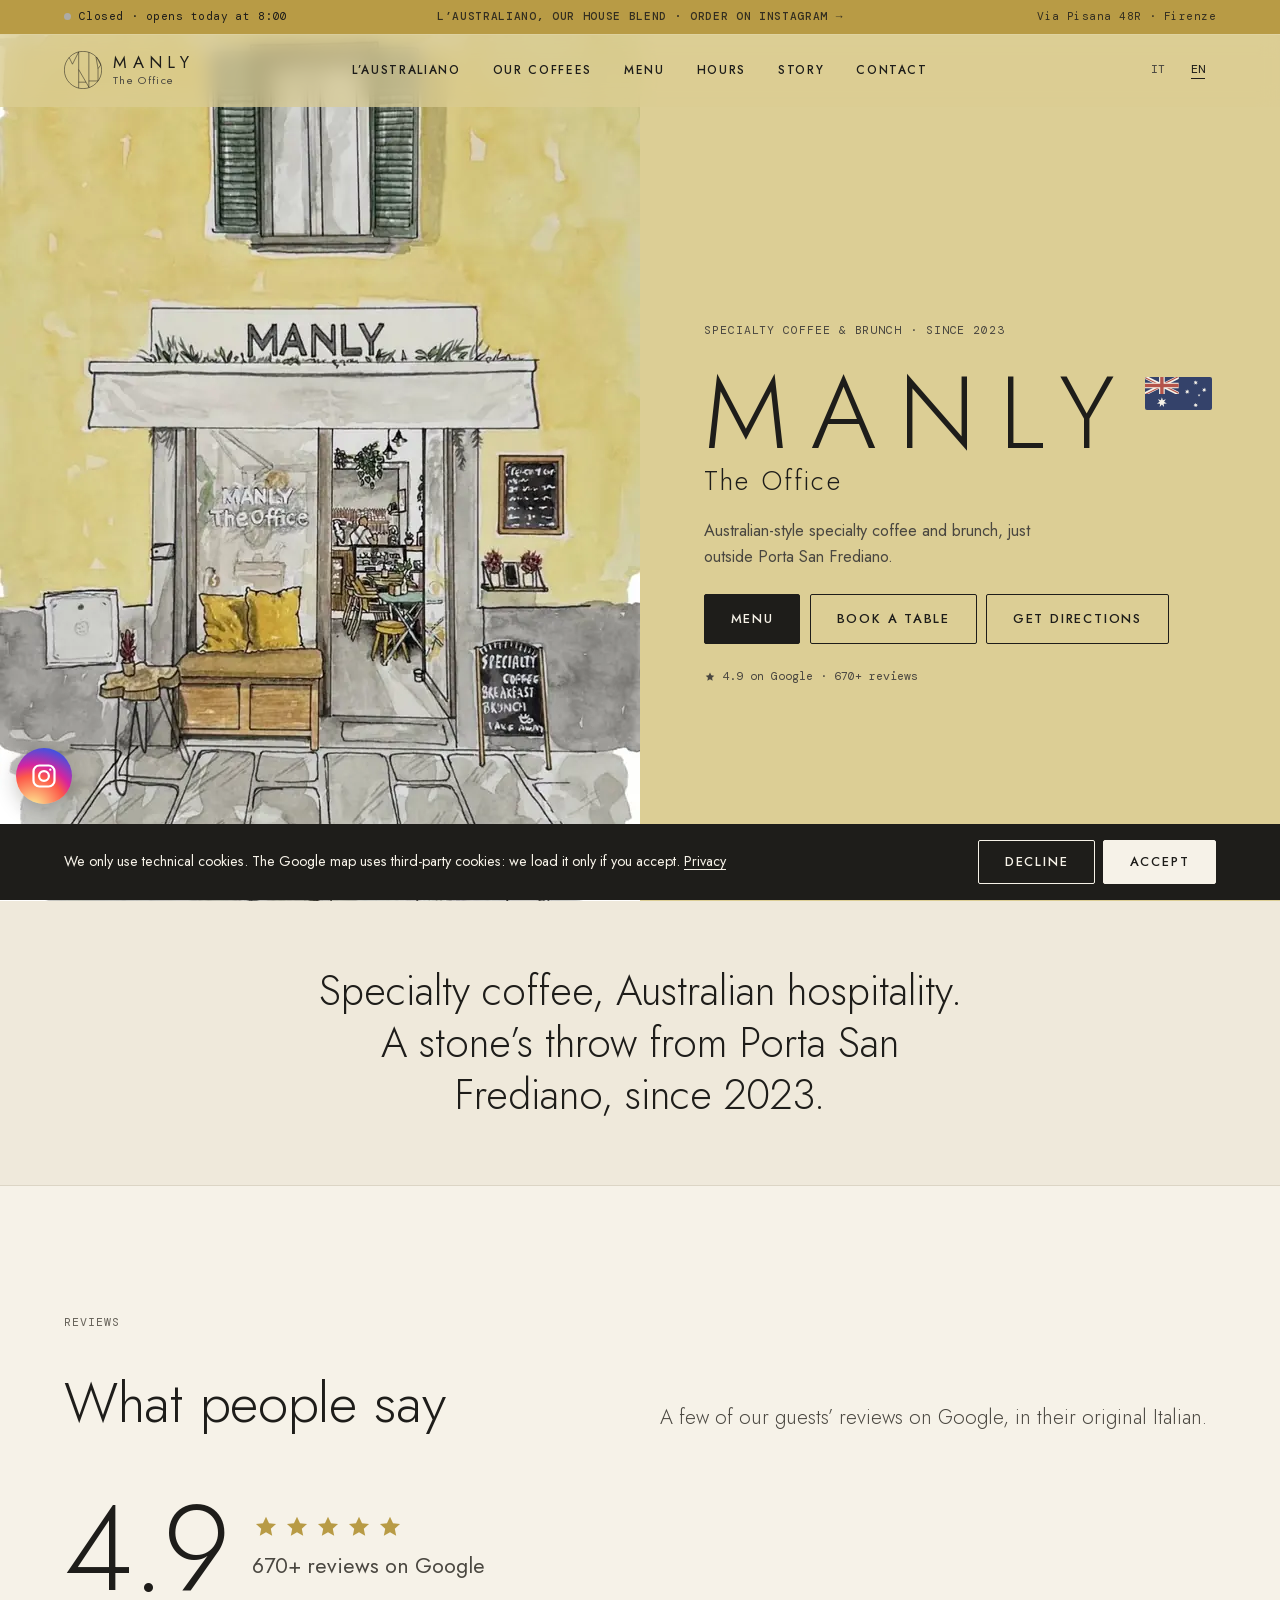
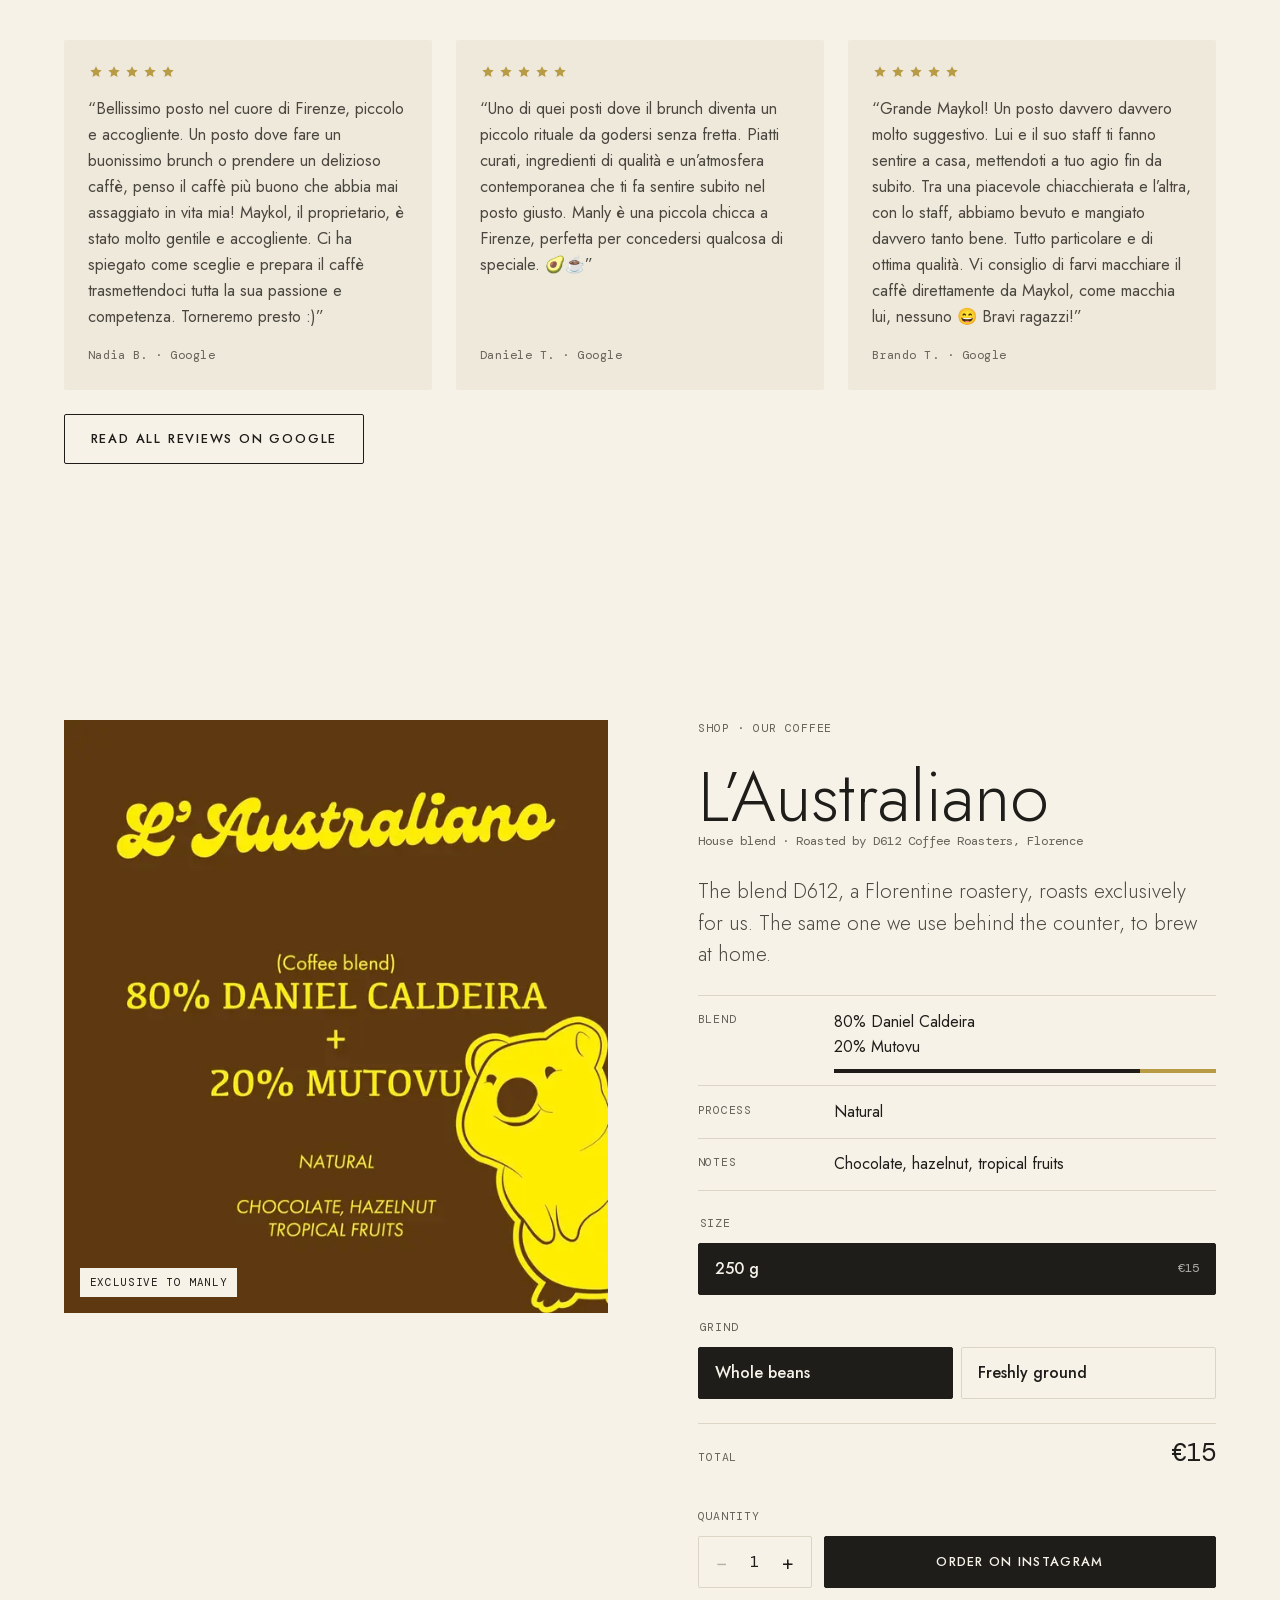
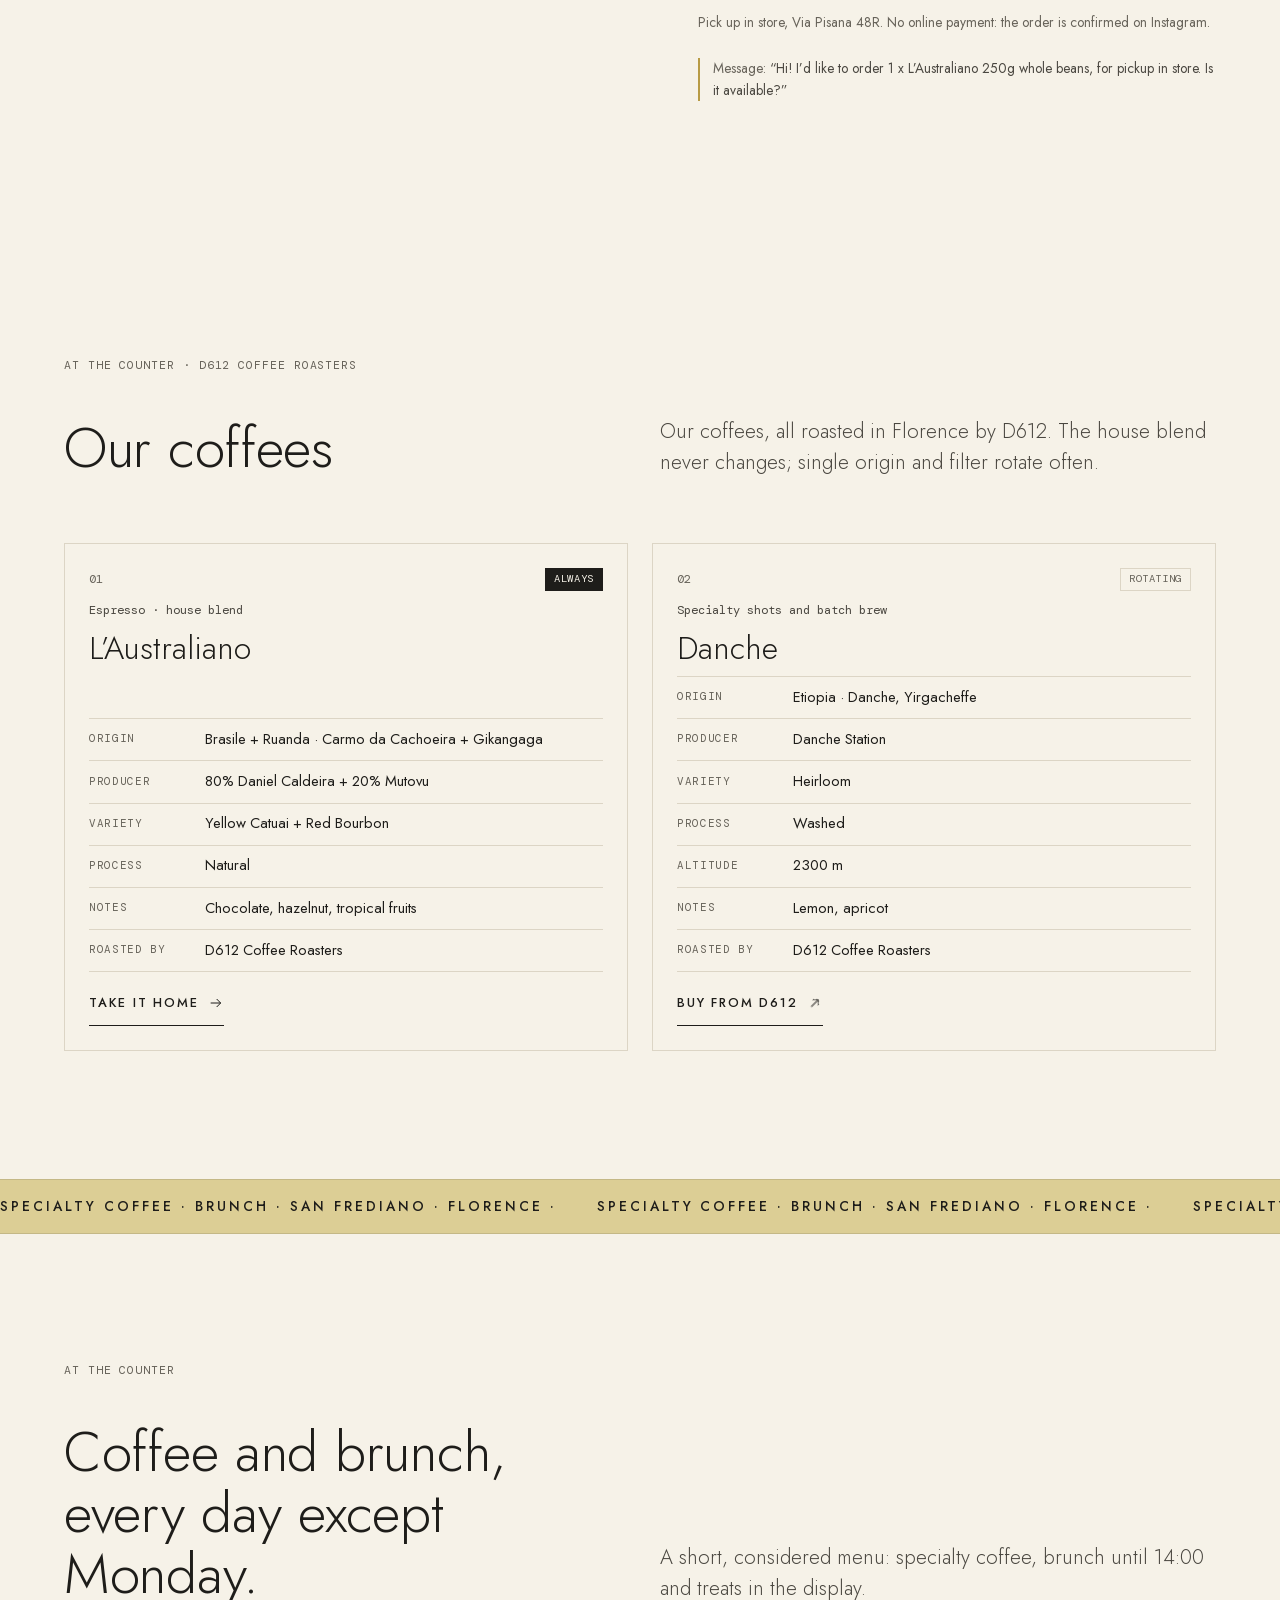
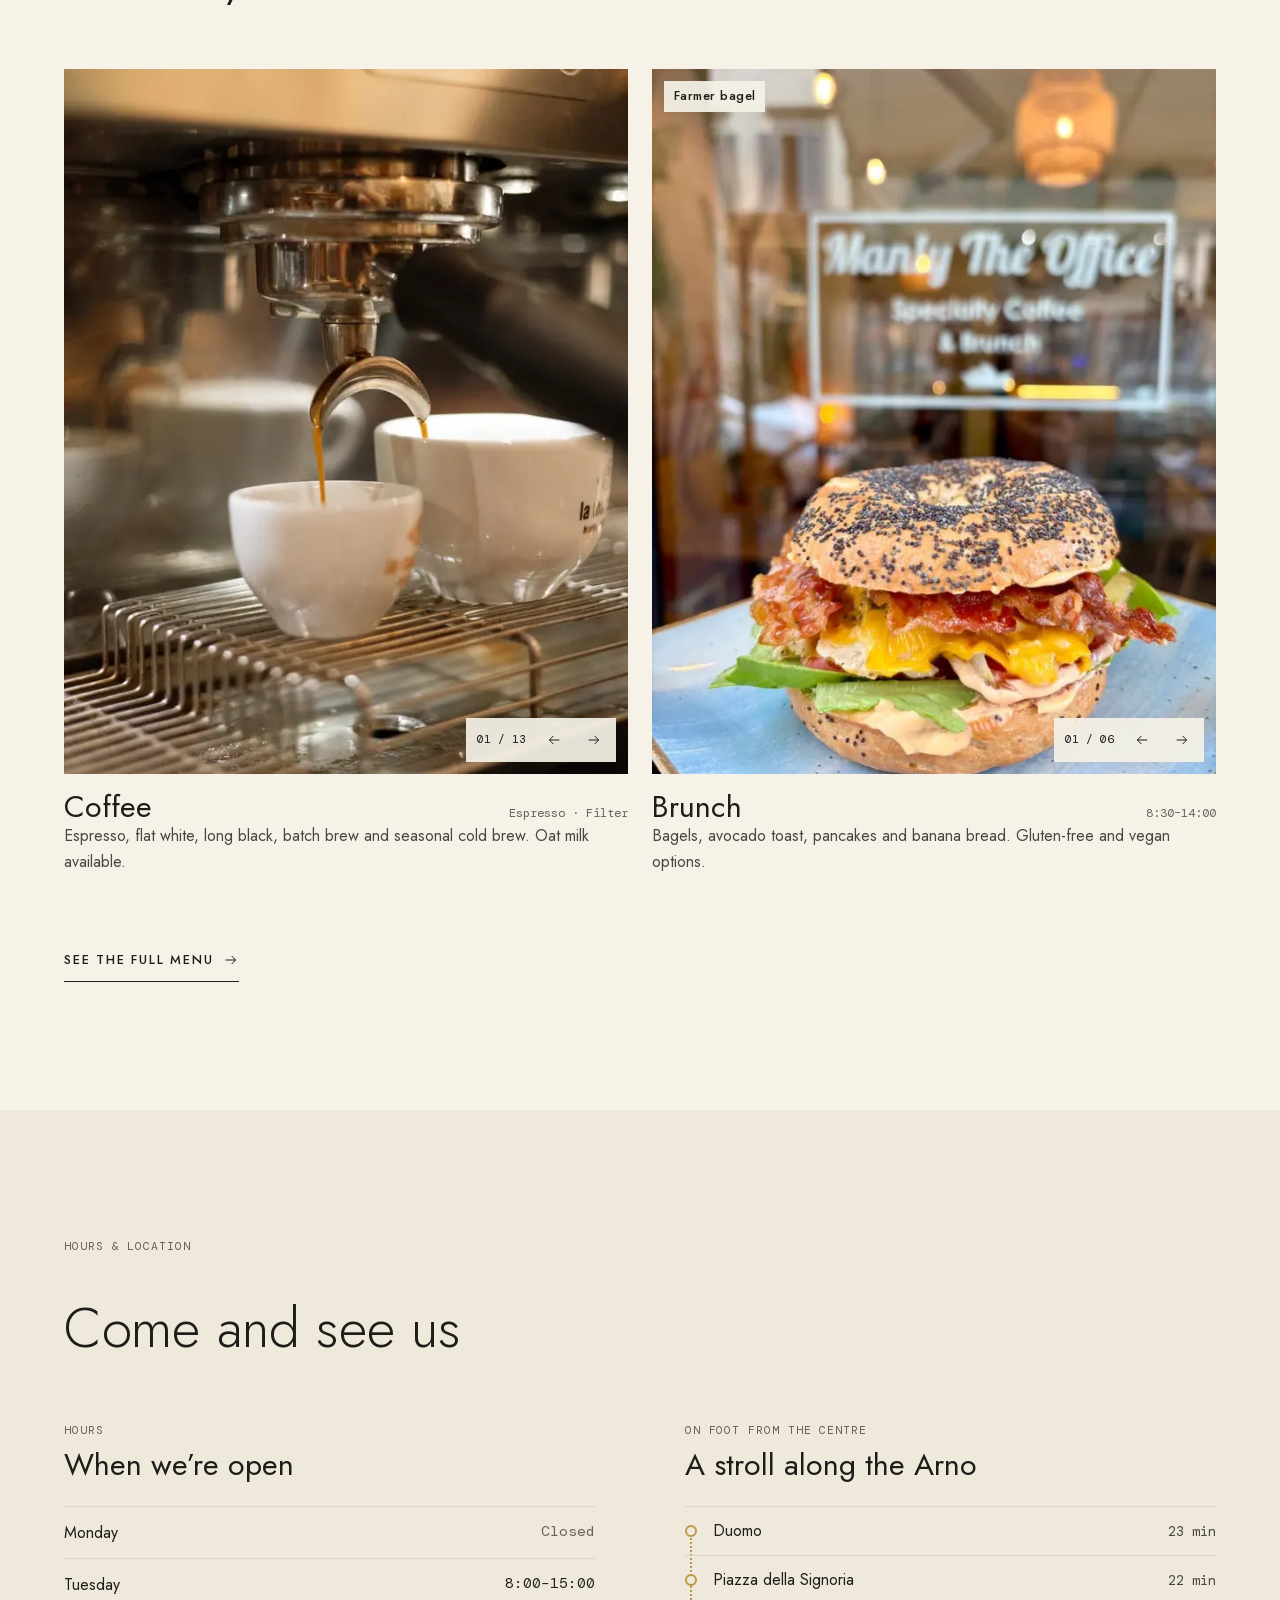
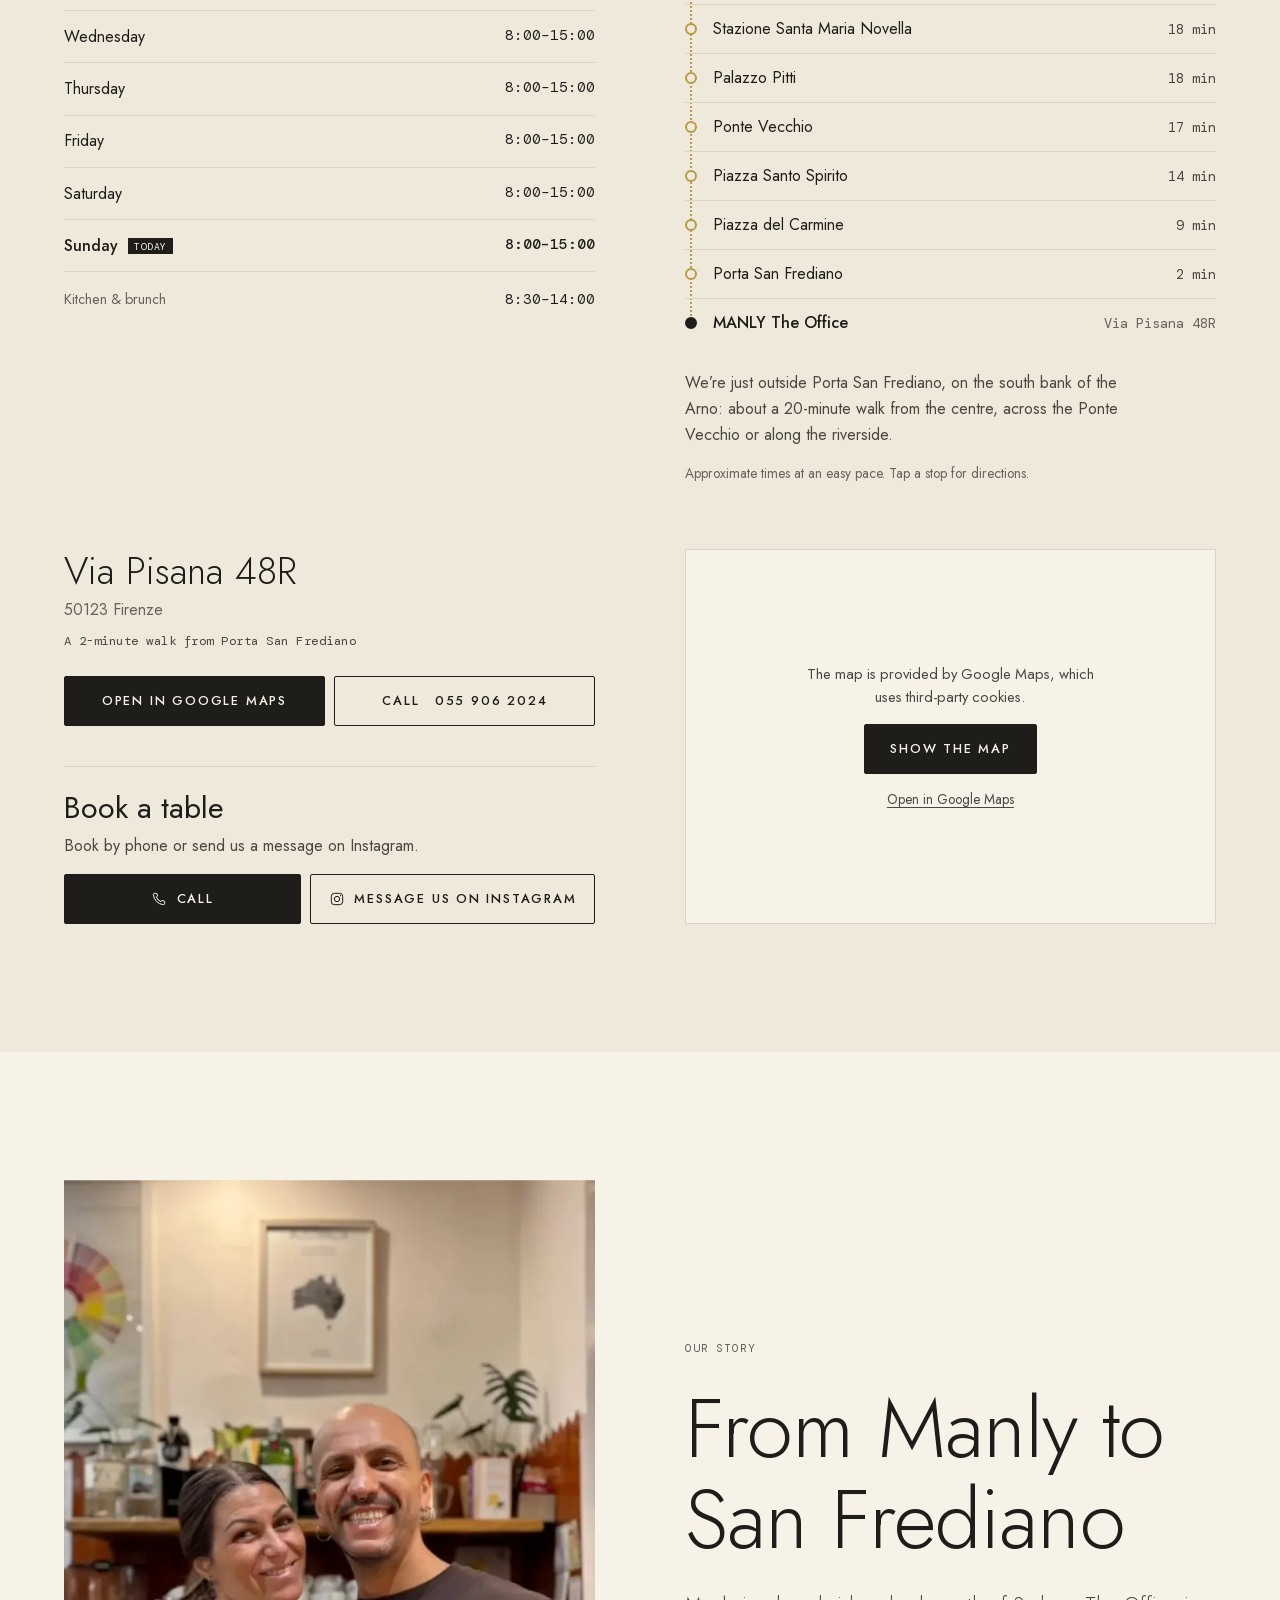
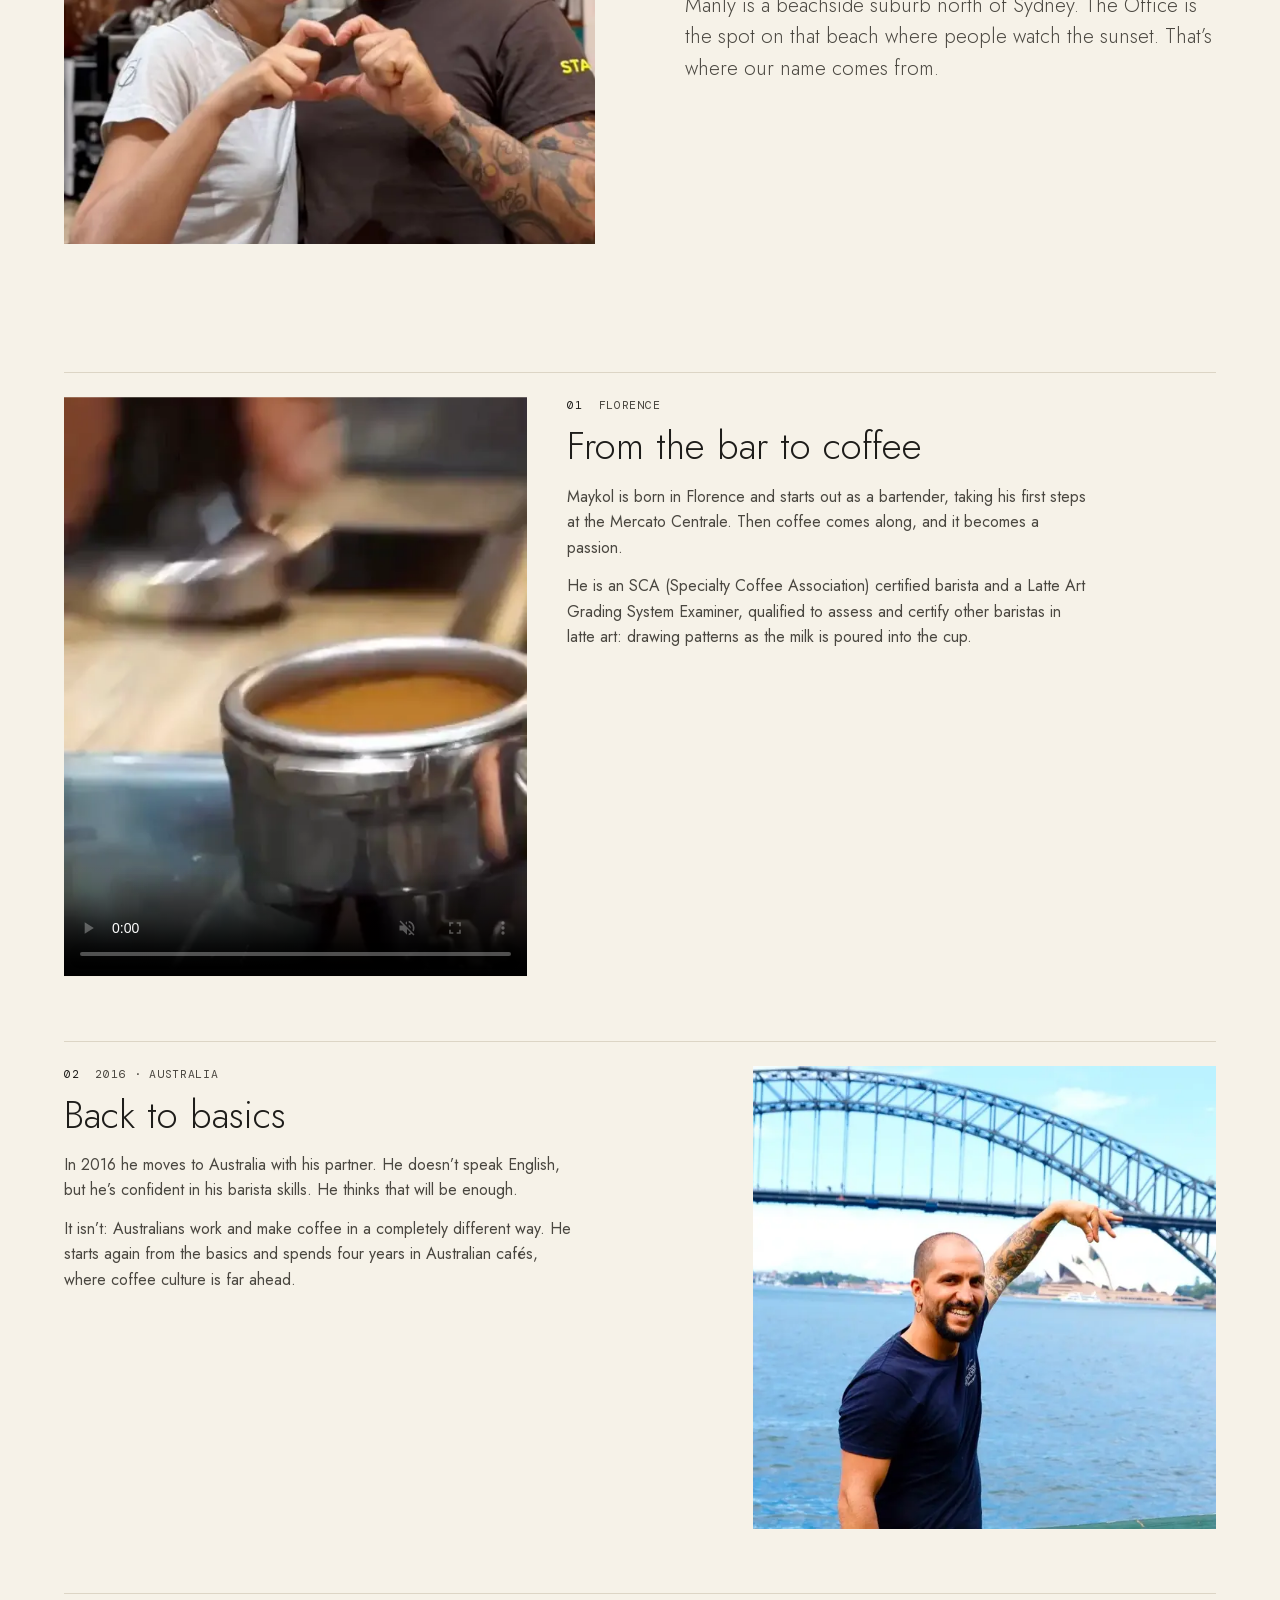
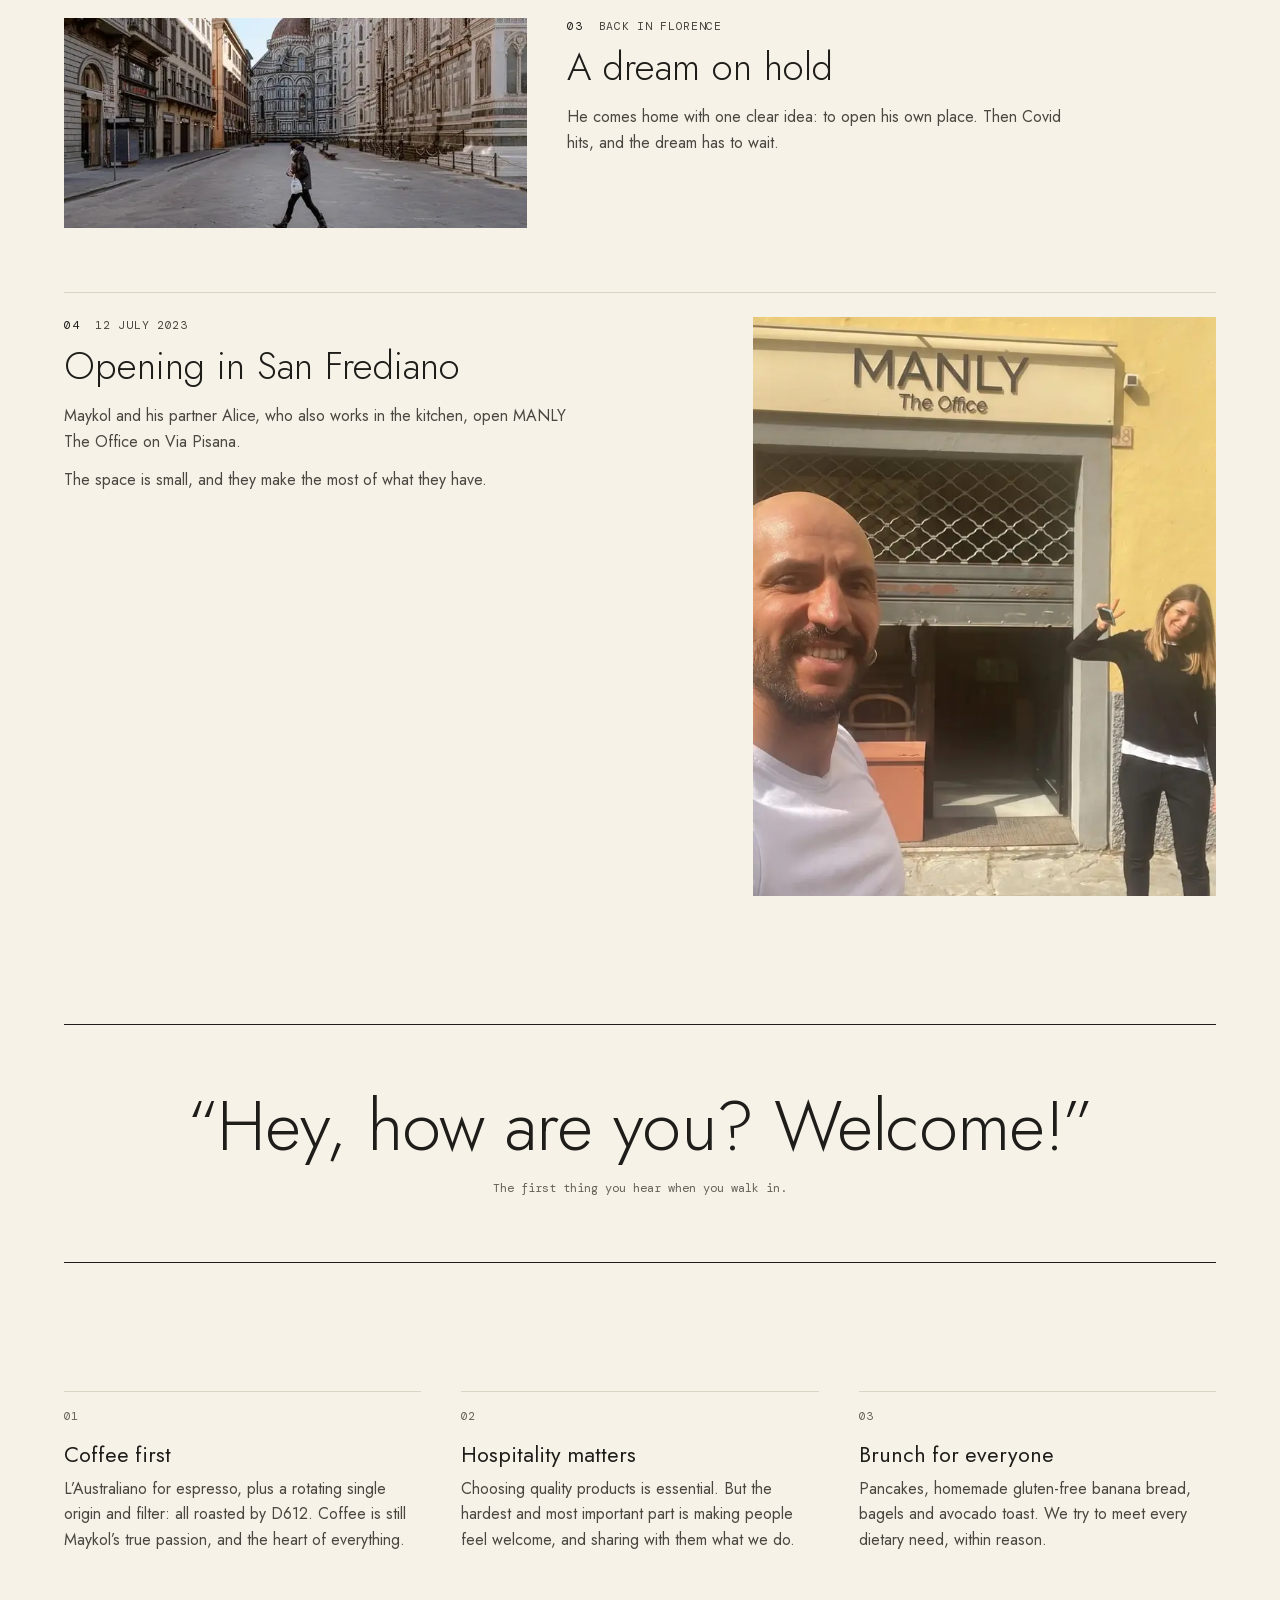
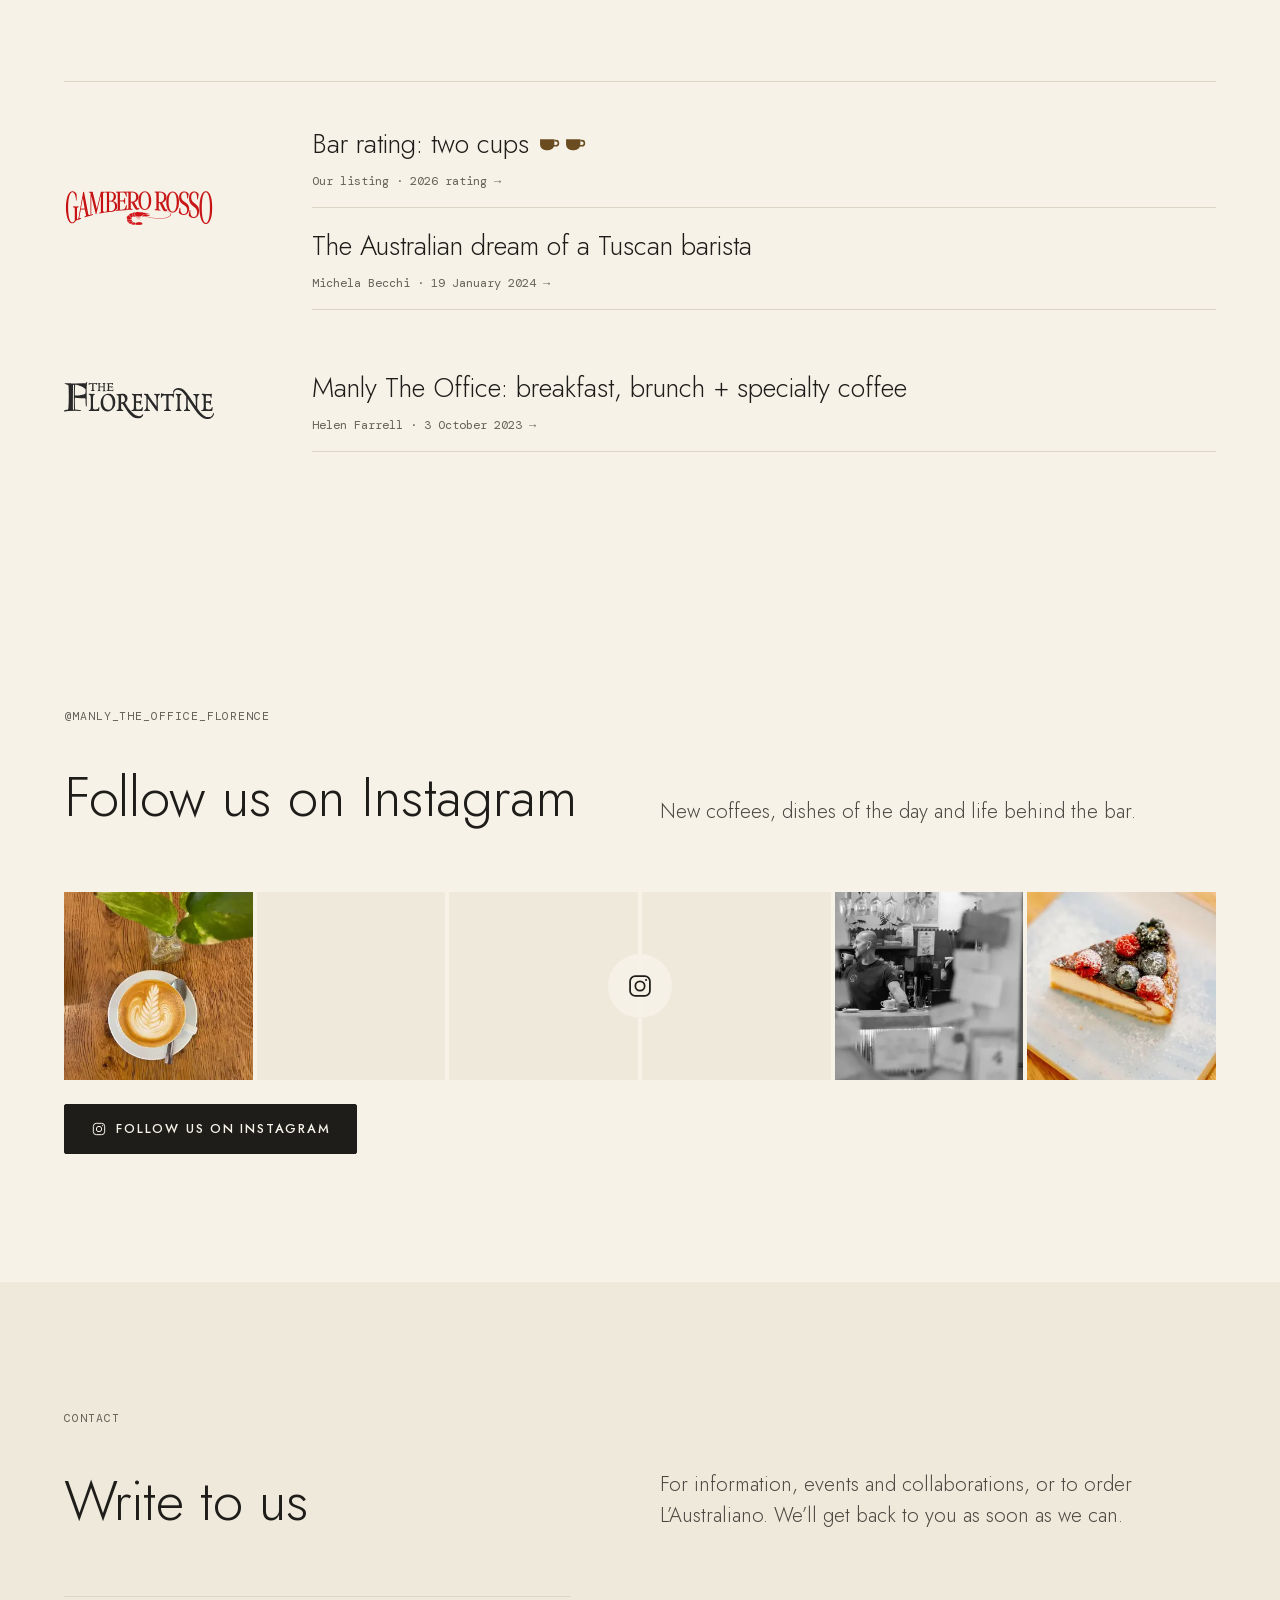
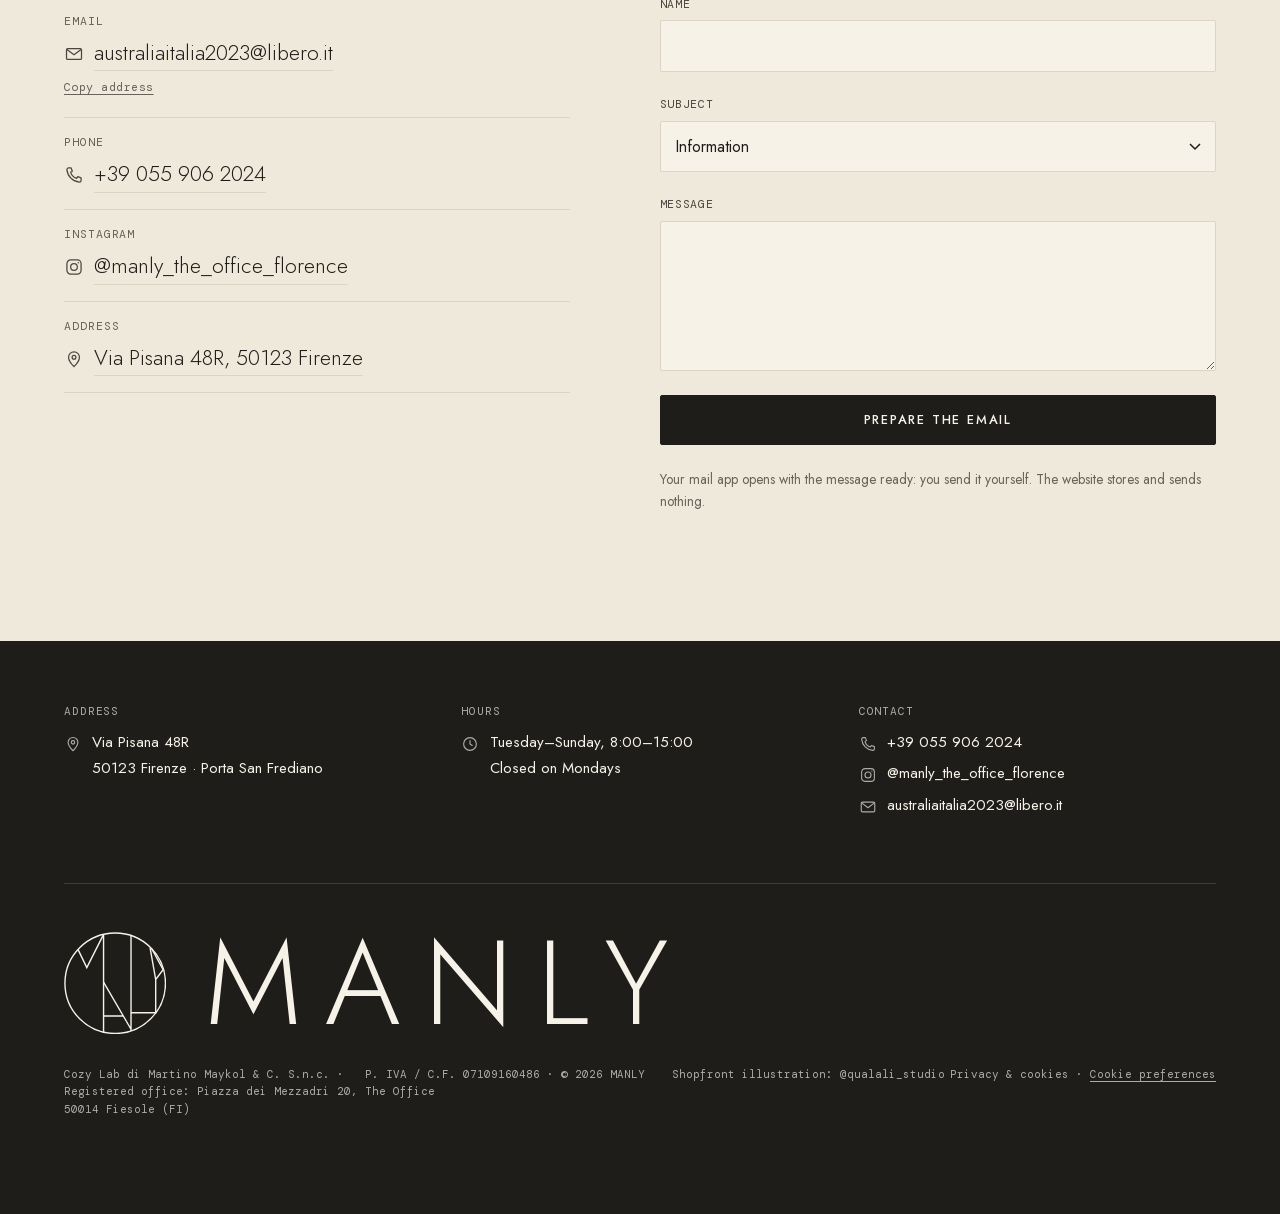
==== commit e71072b5: "merge: develop en main (v1.20.4)" ====
--- a/index.html
+++ b/index.html
@@ -93,8 +93,8 @@
   <link rel="preconnect" href="https://docs.google.com" crossorigin>
   <link rel="preload" href="assets/fonts/jost-latin.woff2" as="font" type="font/woff2" crossorigin>
   <link rel="preload" as="image" type="image/webp" imagesrcset="img/acquerello-vidriera-320.webp 320w, img/acquerello-vidriera-480.webp 480w, img/acquerello-vidriera-640.webp 640w, img/acquerello-vidriera-828.webp 828w, img/acquerello-vidriera.webp 1008w" imagesizes="(min-width: 900px) 50vw, 100vw" fetchpriority="high">
-  <link rel="stylesheet" href="assets/site.css?v=202611121000">
-  <script src="assets/site.js?v=202611121000" defer></script>
+  <link rel="stylesheet" href="assets/site.css?v=202611121030">
+  <script src="assets/site.js?v=202611121030" defer></script>
 </head>
 <body data-page="home">
   <a class="skip-link" href="#contenuto" data-i18n="skip">Vai al contenuto</a>
@@ -577,7 +577,7 @@
               <p class="chapter__meta"><span data-i18n="storia.c1.when">Firenze</span></p>
               <h3 class="chapter__title" data-i18n="storia.c1.title">Dal bancone al caffè</h3>
               <p data-i18n="storia.c1.p1">Maykol nasce a Firenze e comincia a lavorare come barman, muovendo i primi passi al Mercato Centrale. Poi arriva il caffè, e diventa una passione.</p>
-              <p data-i18n="storia.c1.p2">È barista certificato SCA (Specialty Coffee Association) ed è certificato per insegnare la latte art, l’arte di disegnare versando il latte nella tazza, con il Latte Art Grading System.</p>
+              <p data-i18n="storia.c1.p2">È barista certificato SCA (Specialty Coffee Association) ed è Examiner del Latte Art Grading System: può valutare e certificare altri baristi nella latte art, l’arte di disegnare versando il latte nella tazza.</p>
             </div>
           </li>
           <li class="chapter">
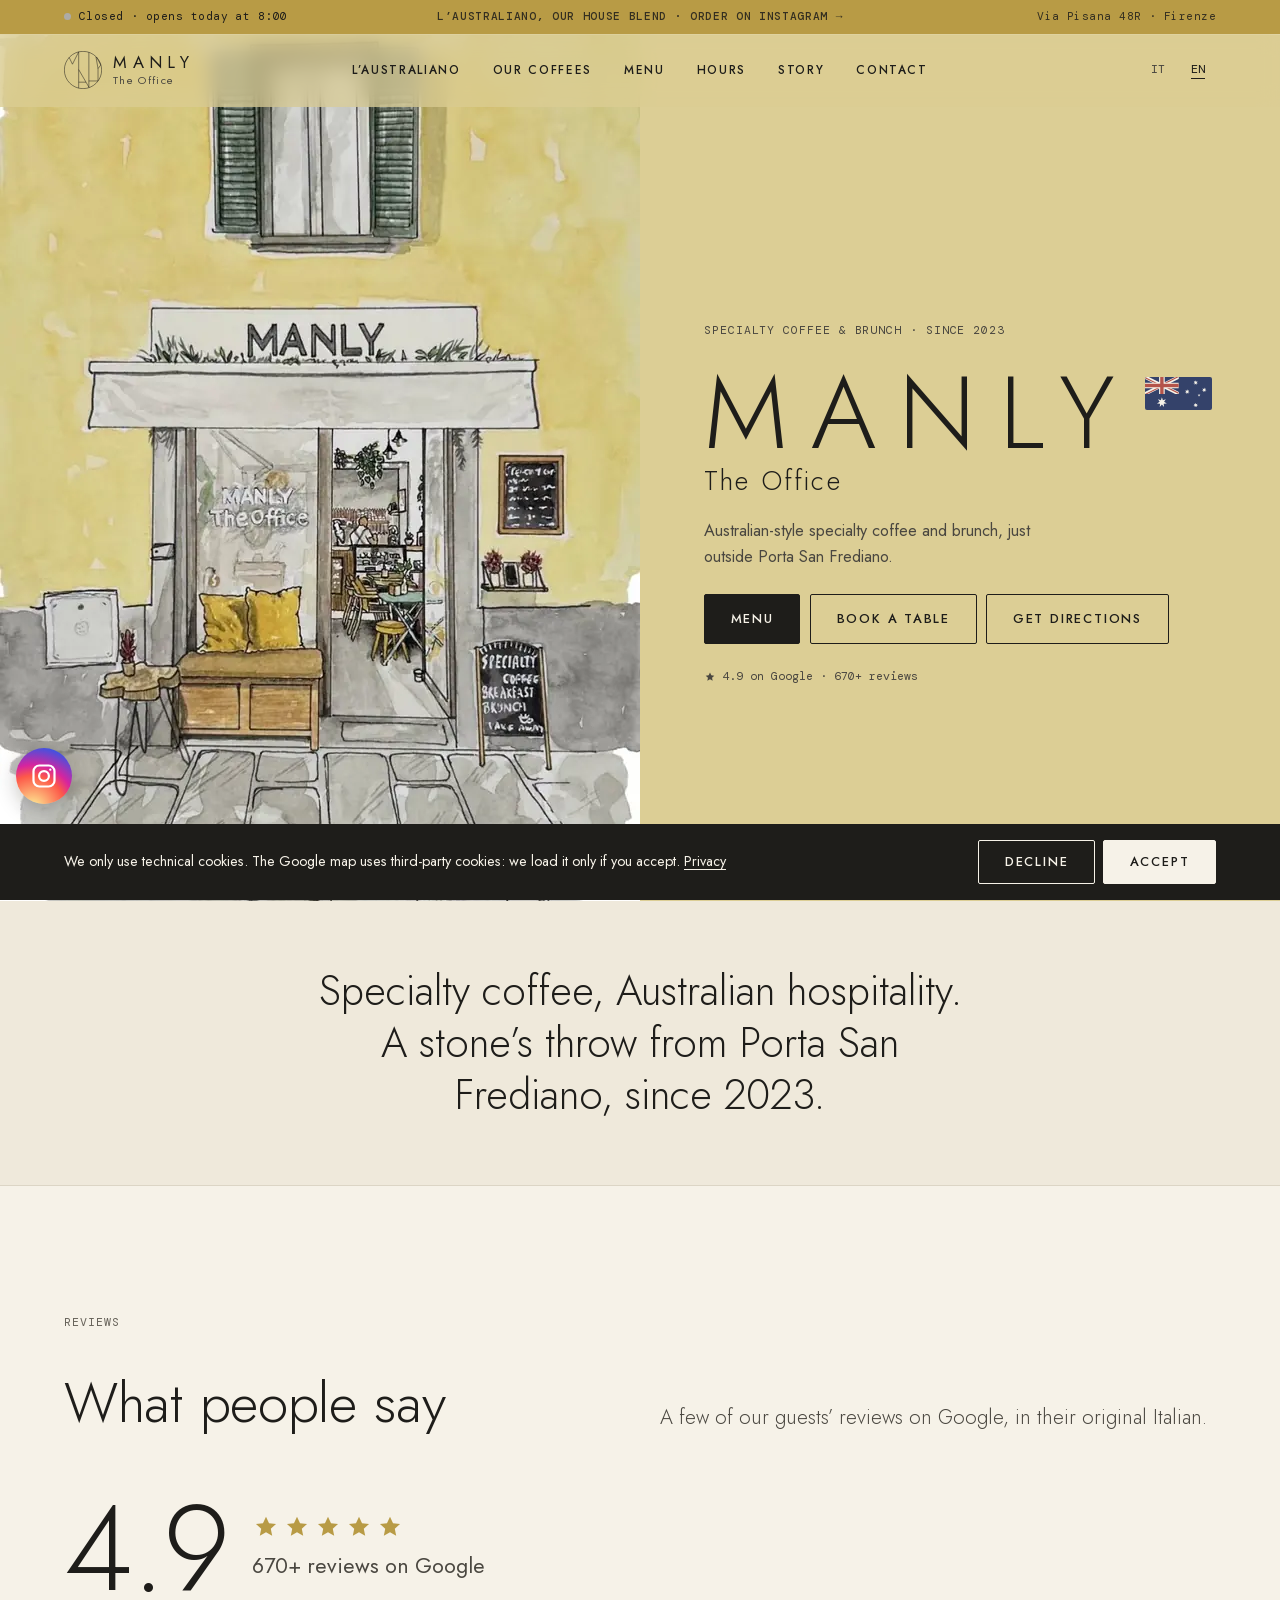
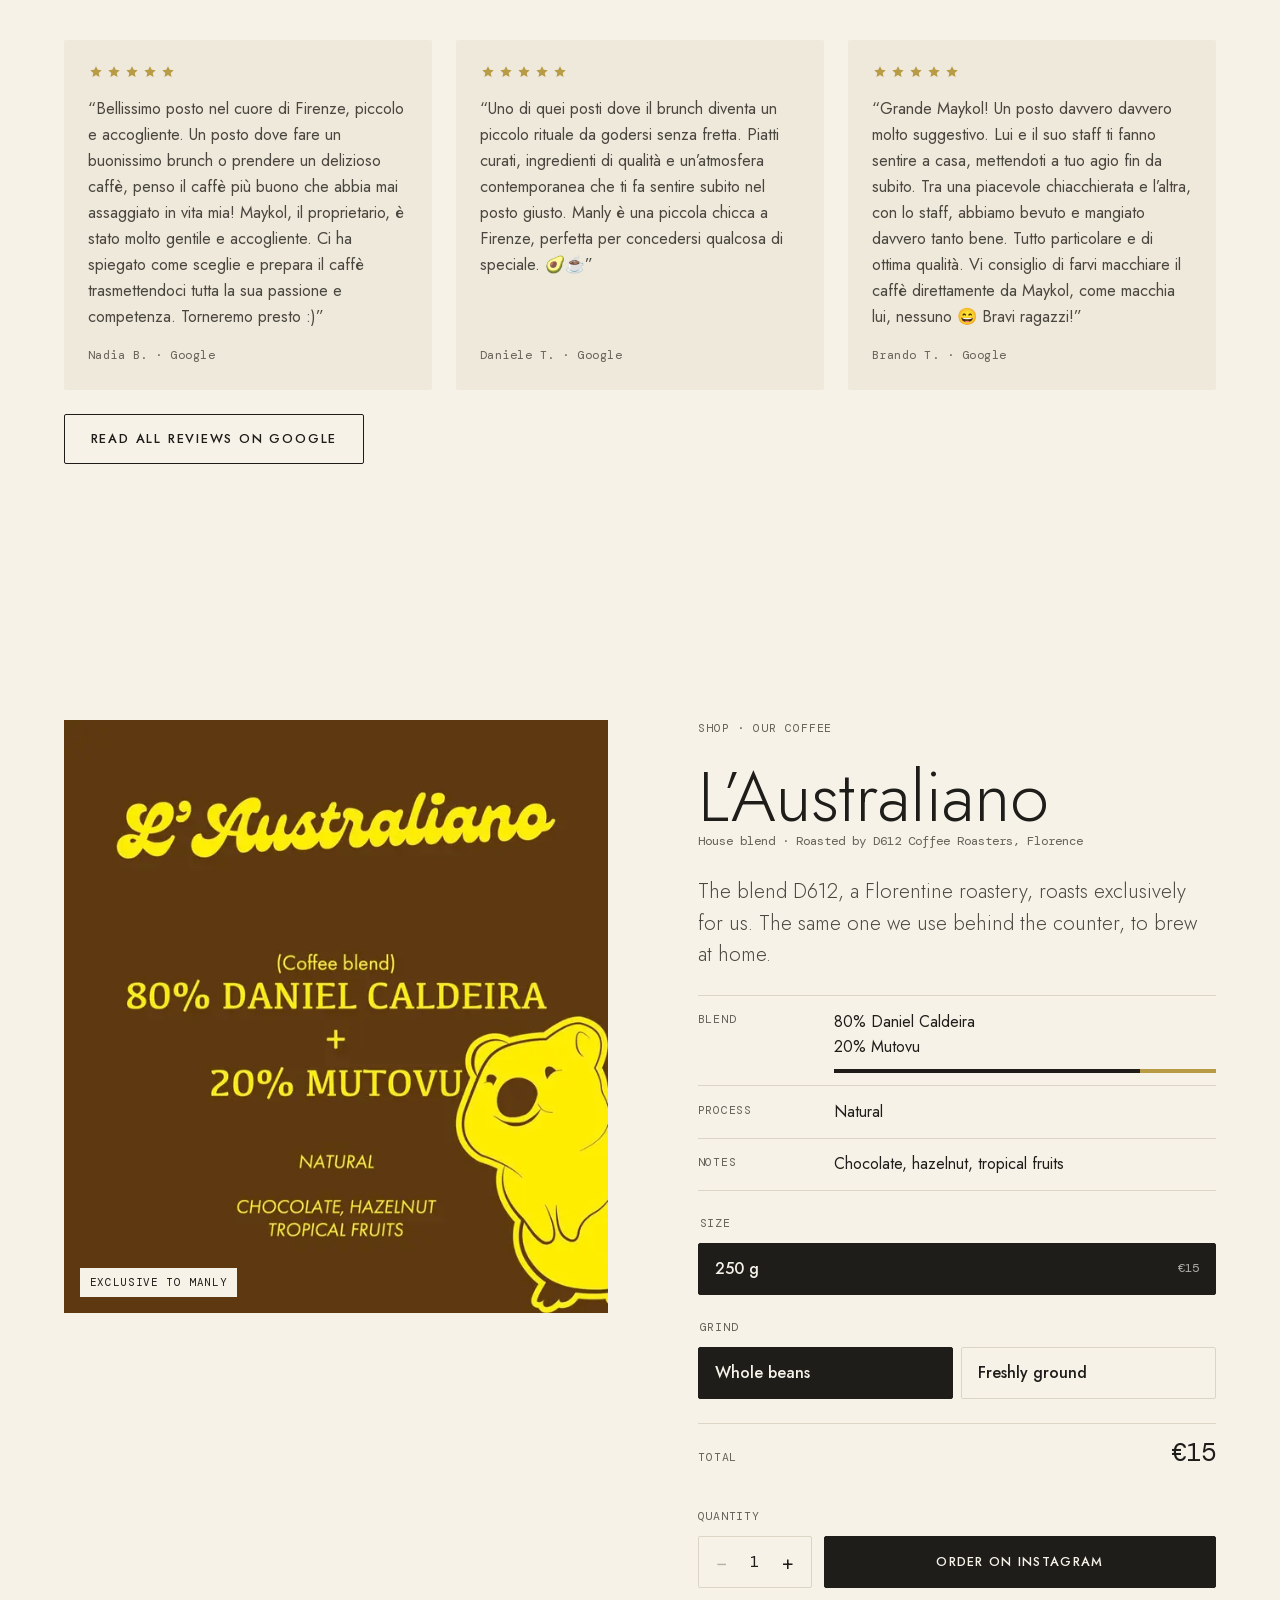
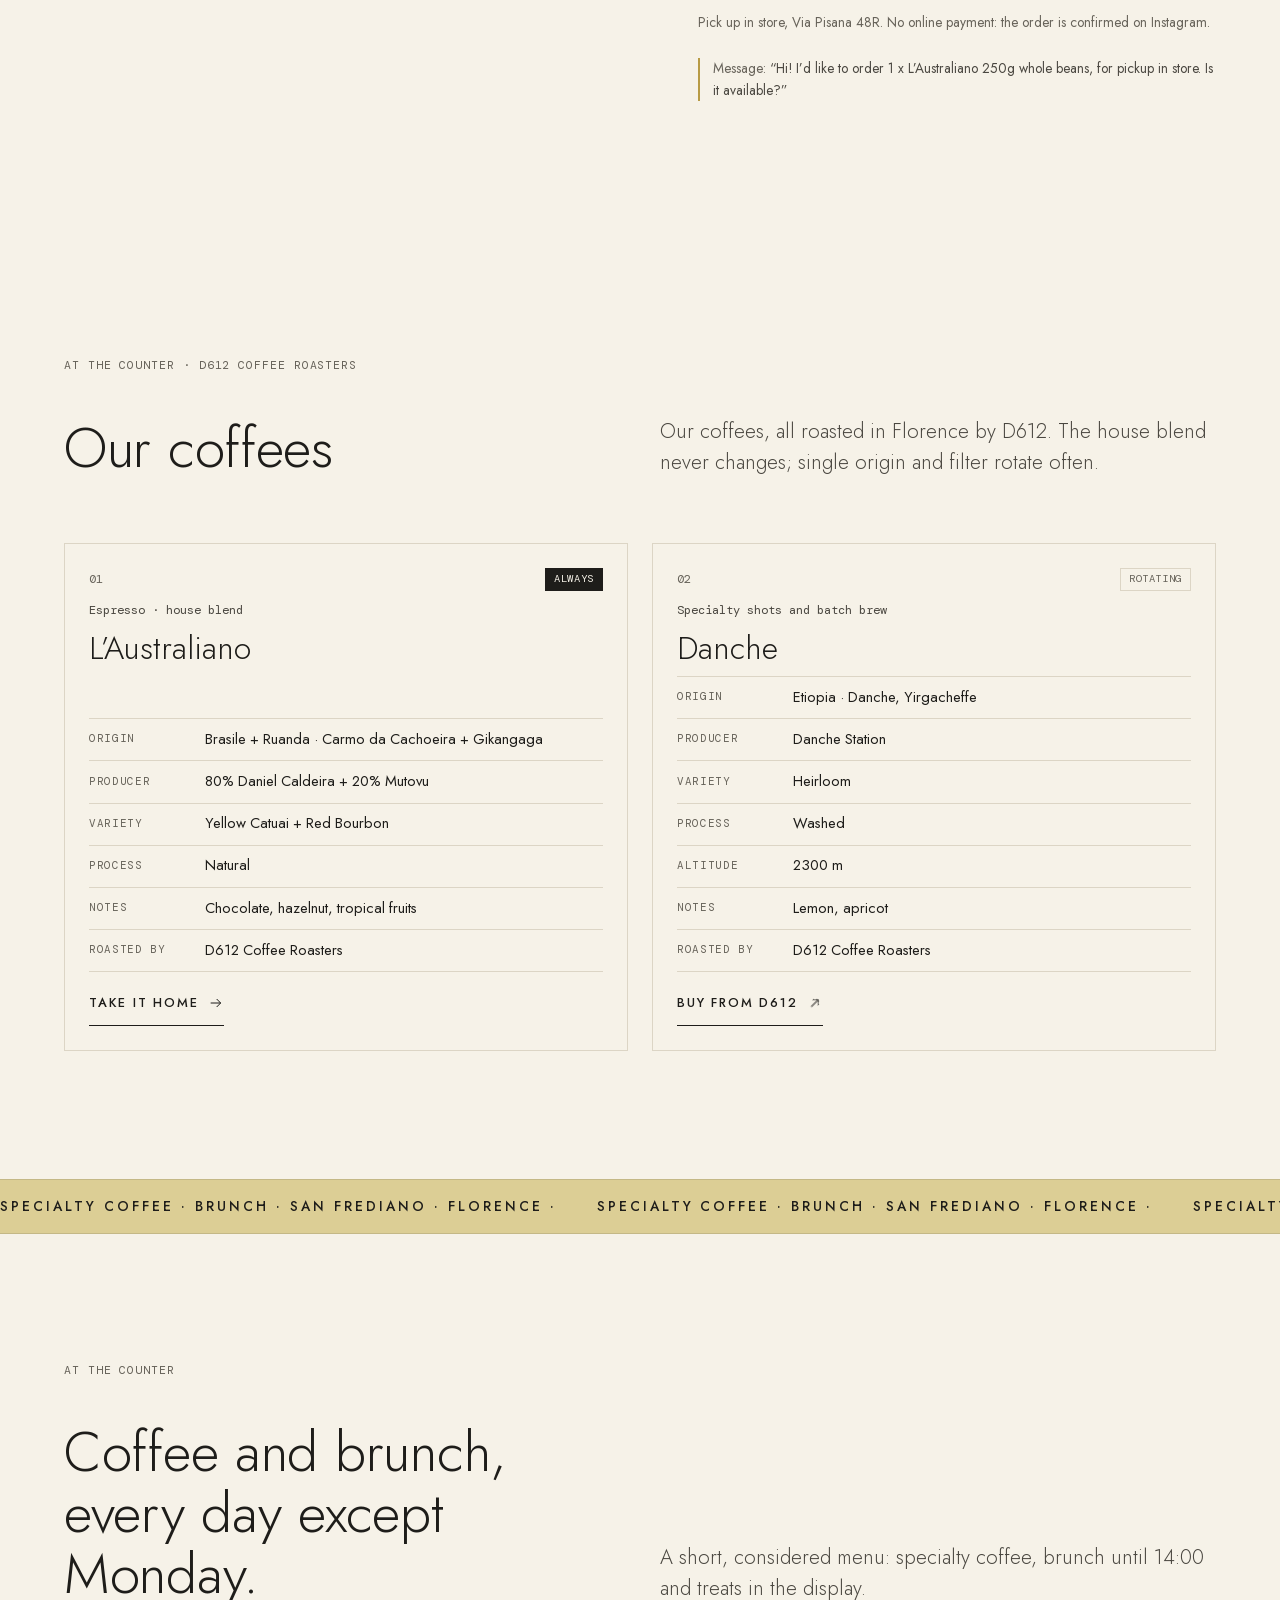
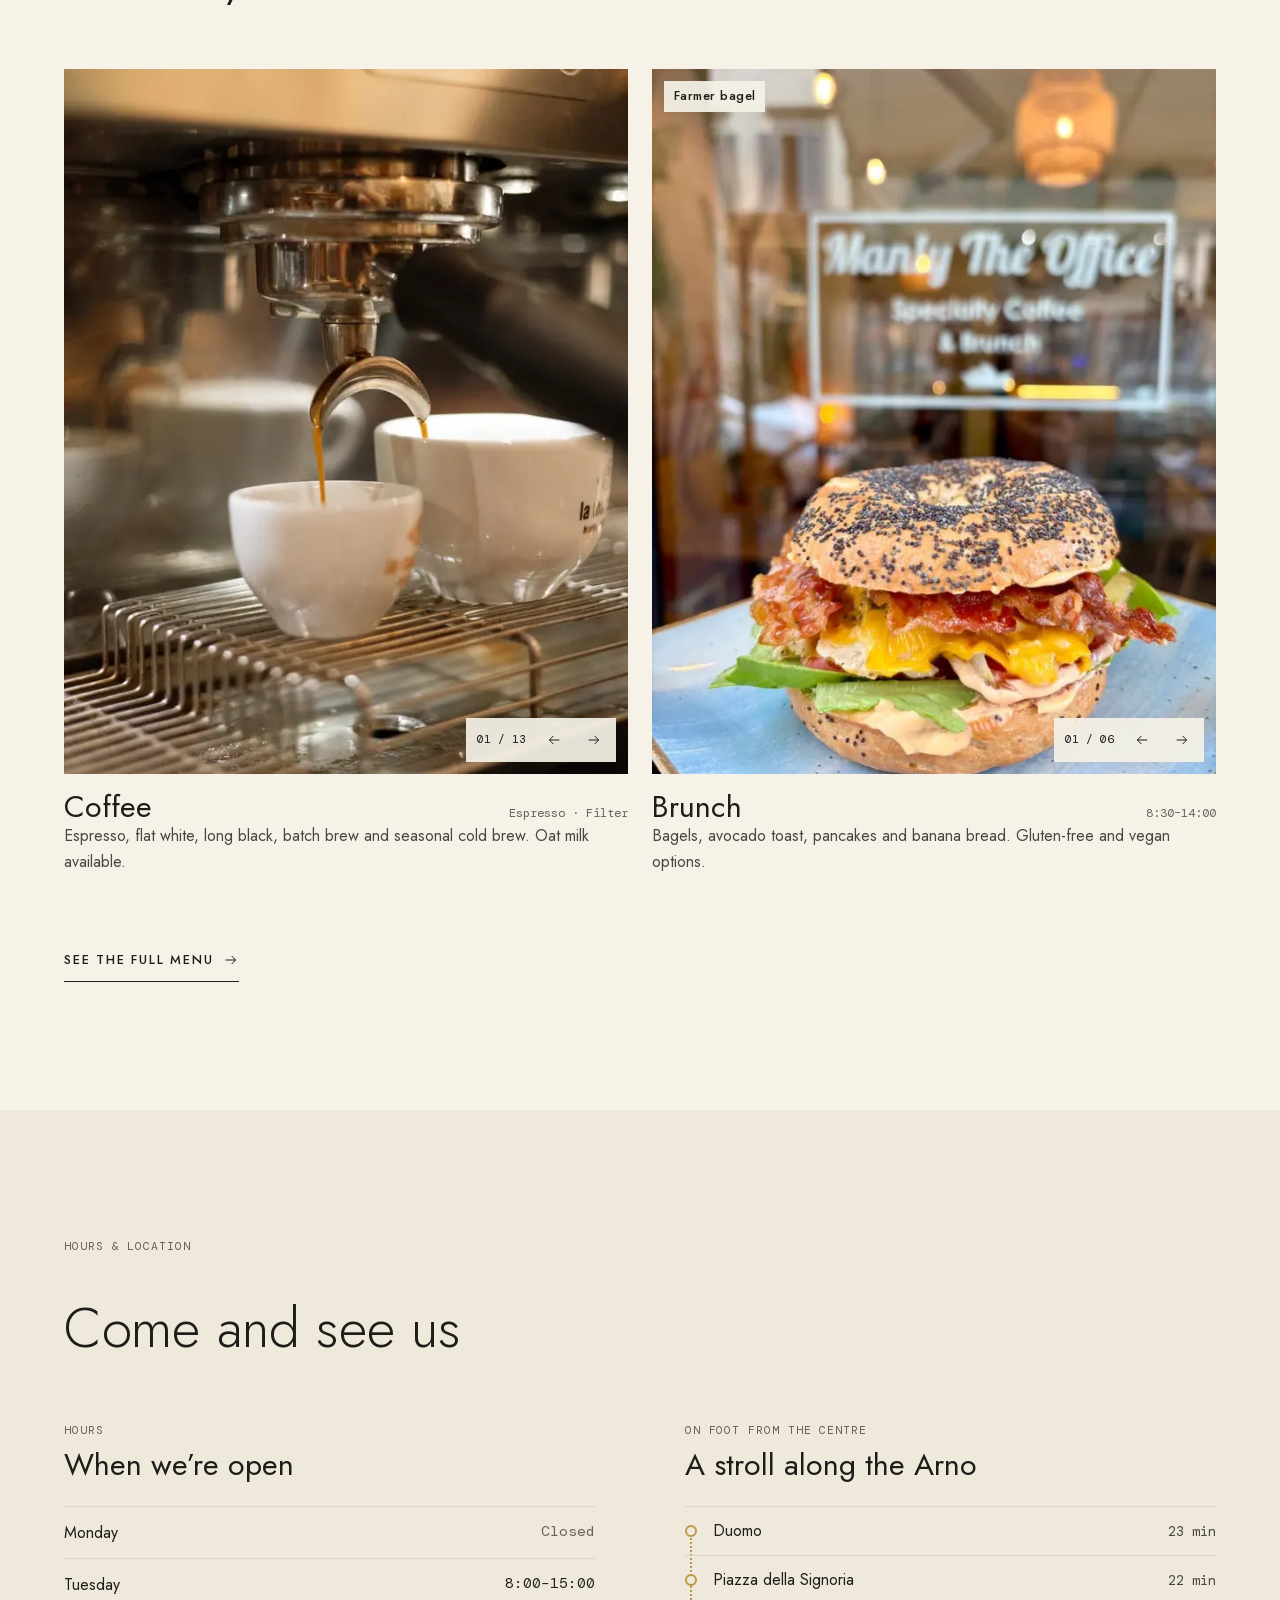
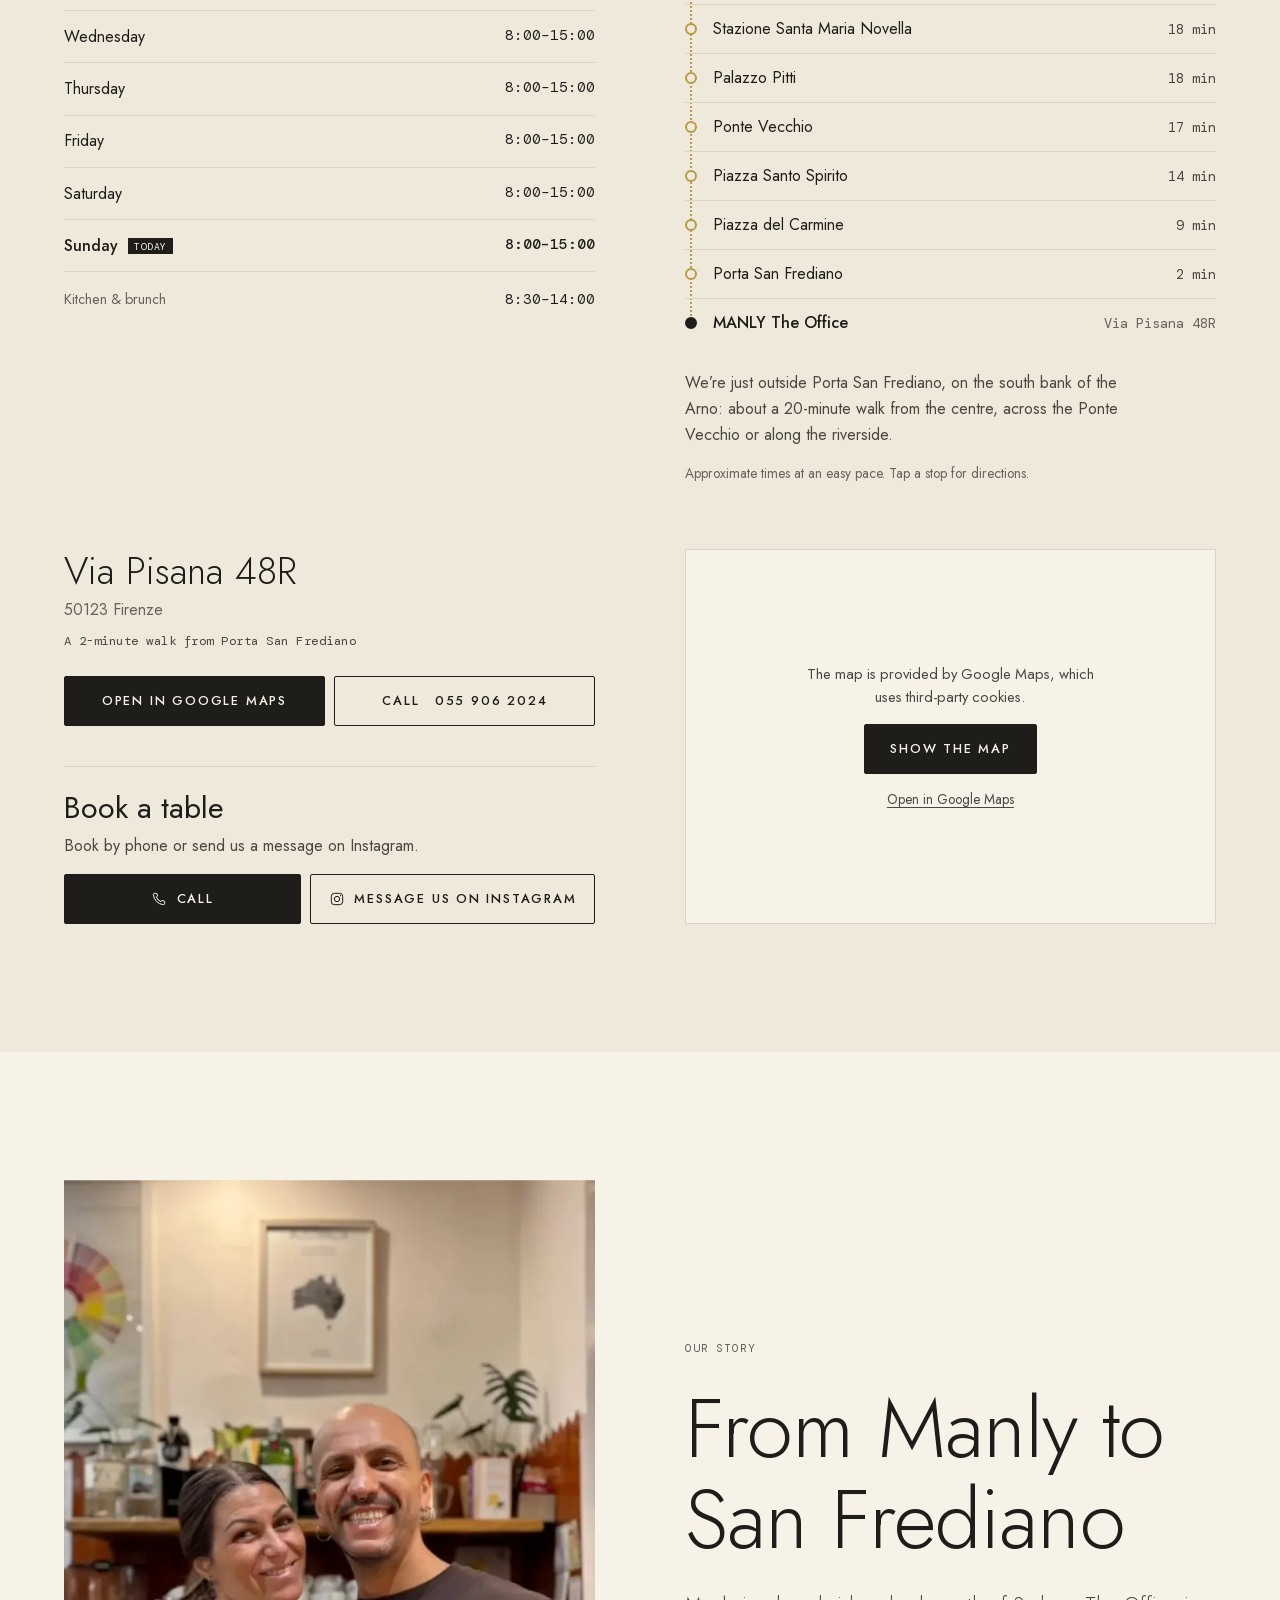
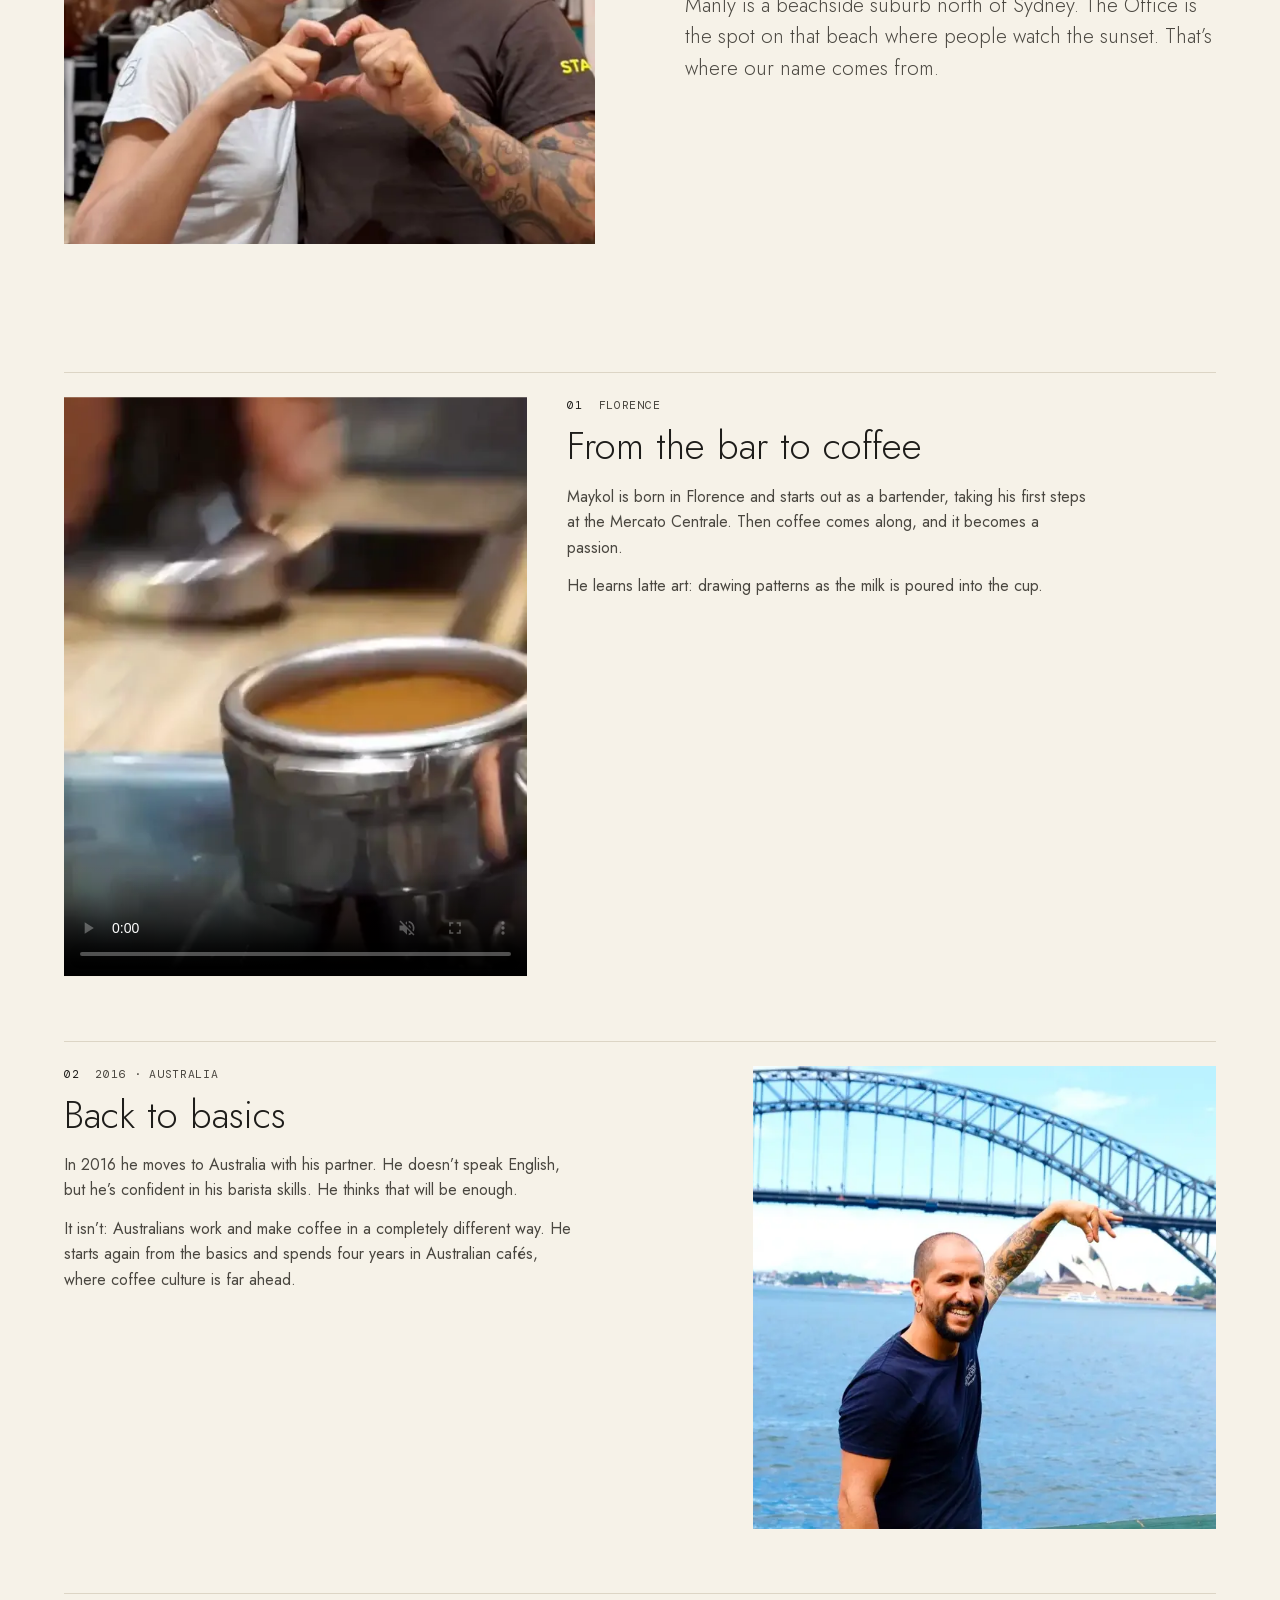
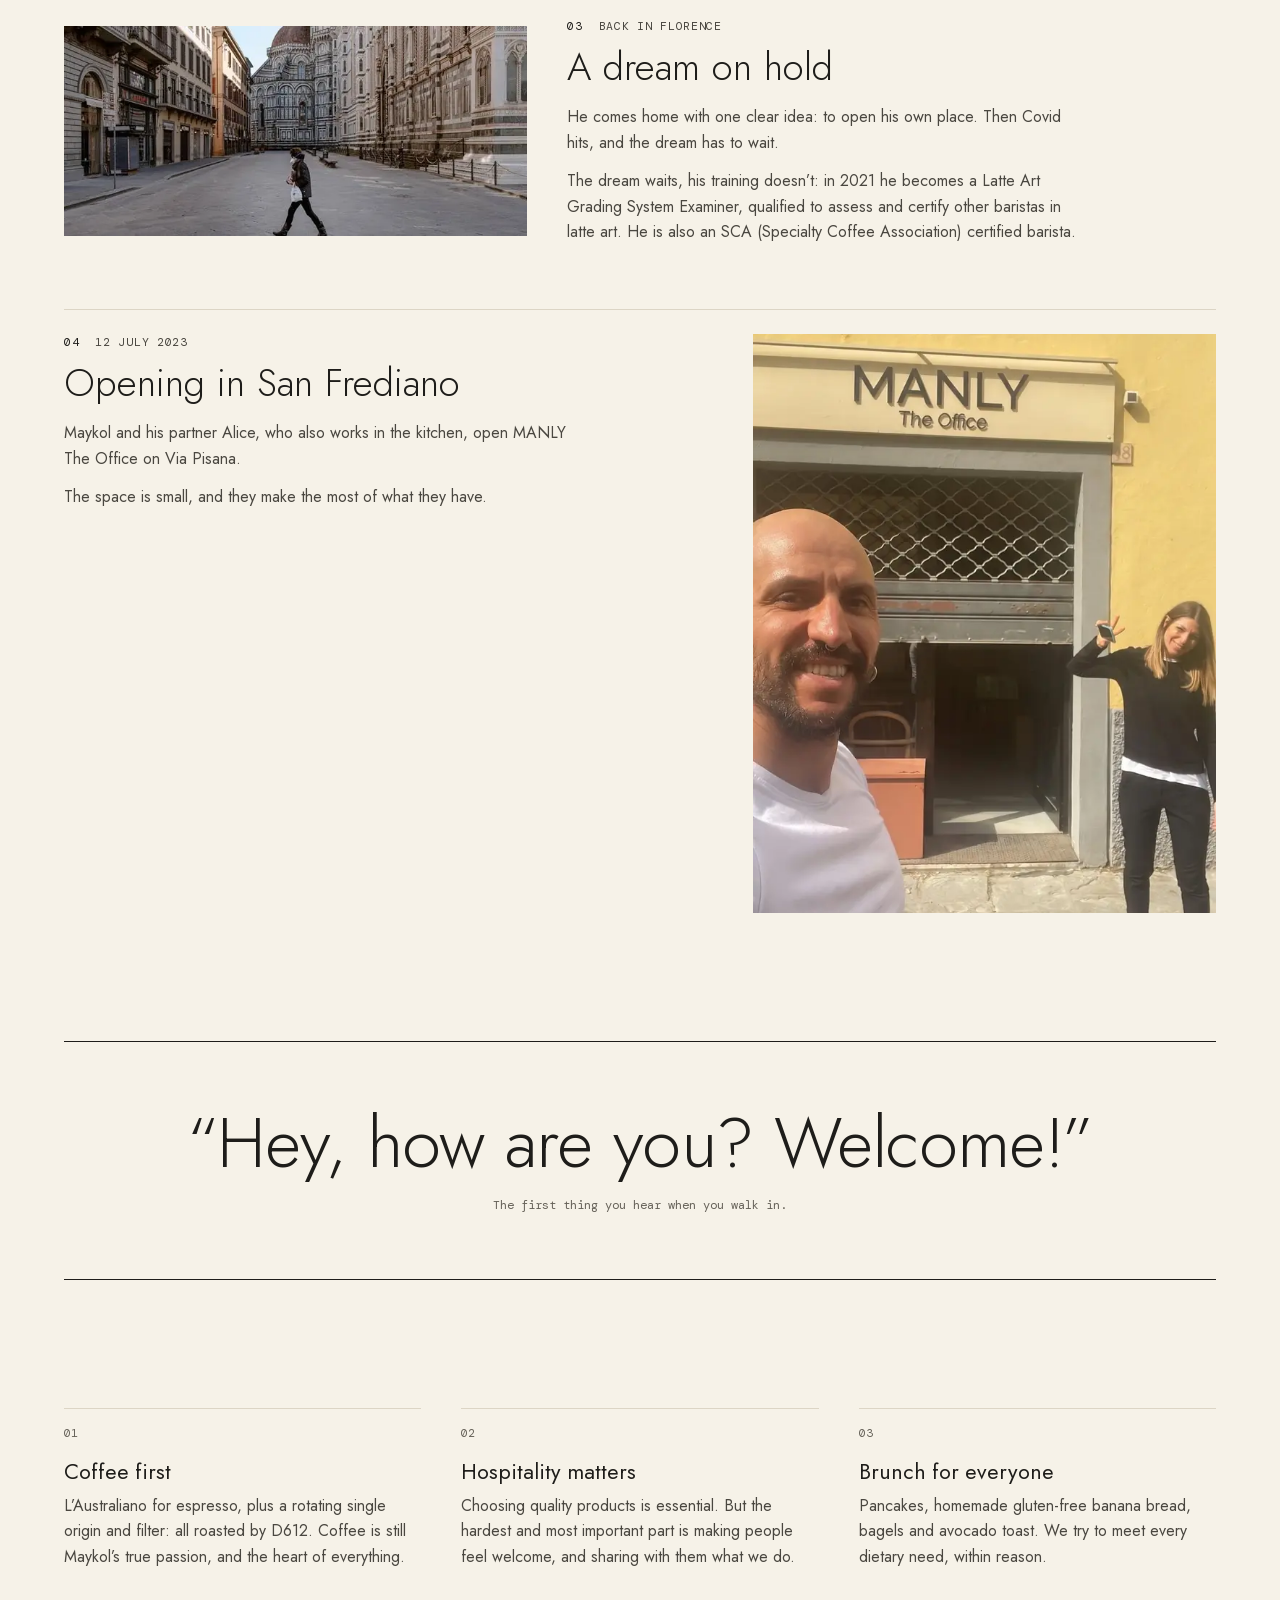
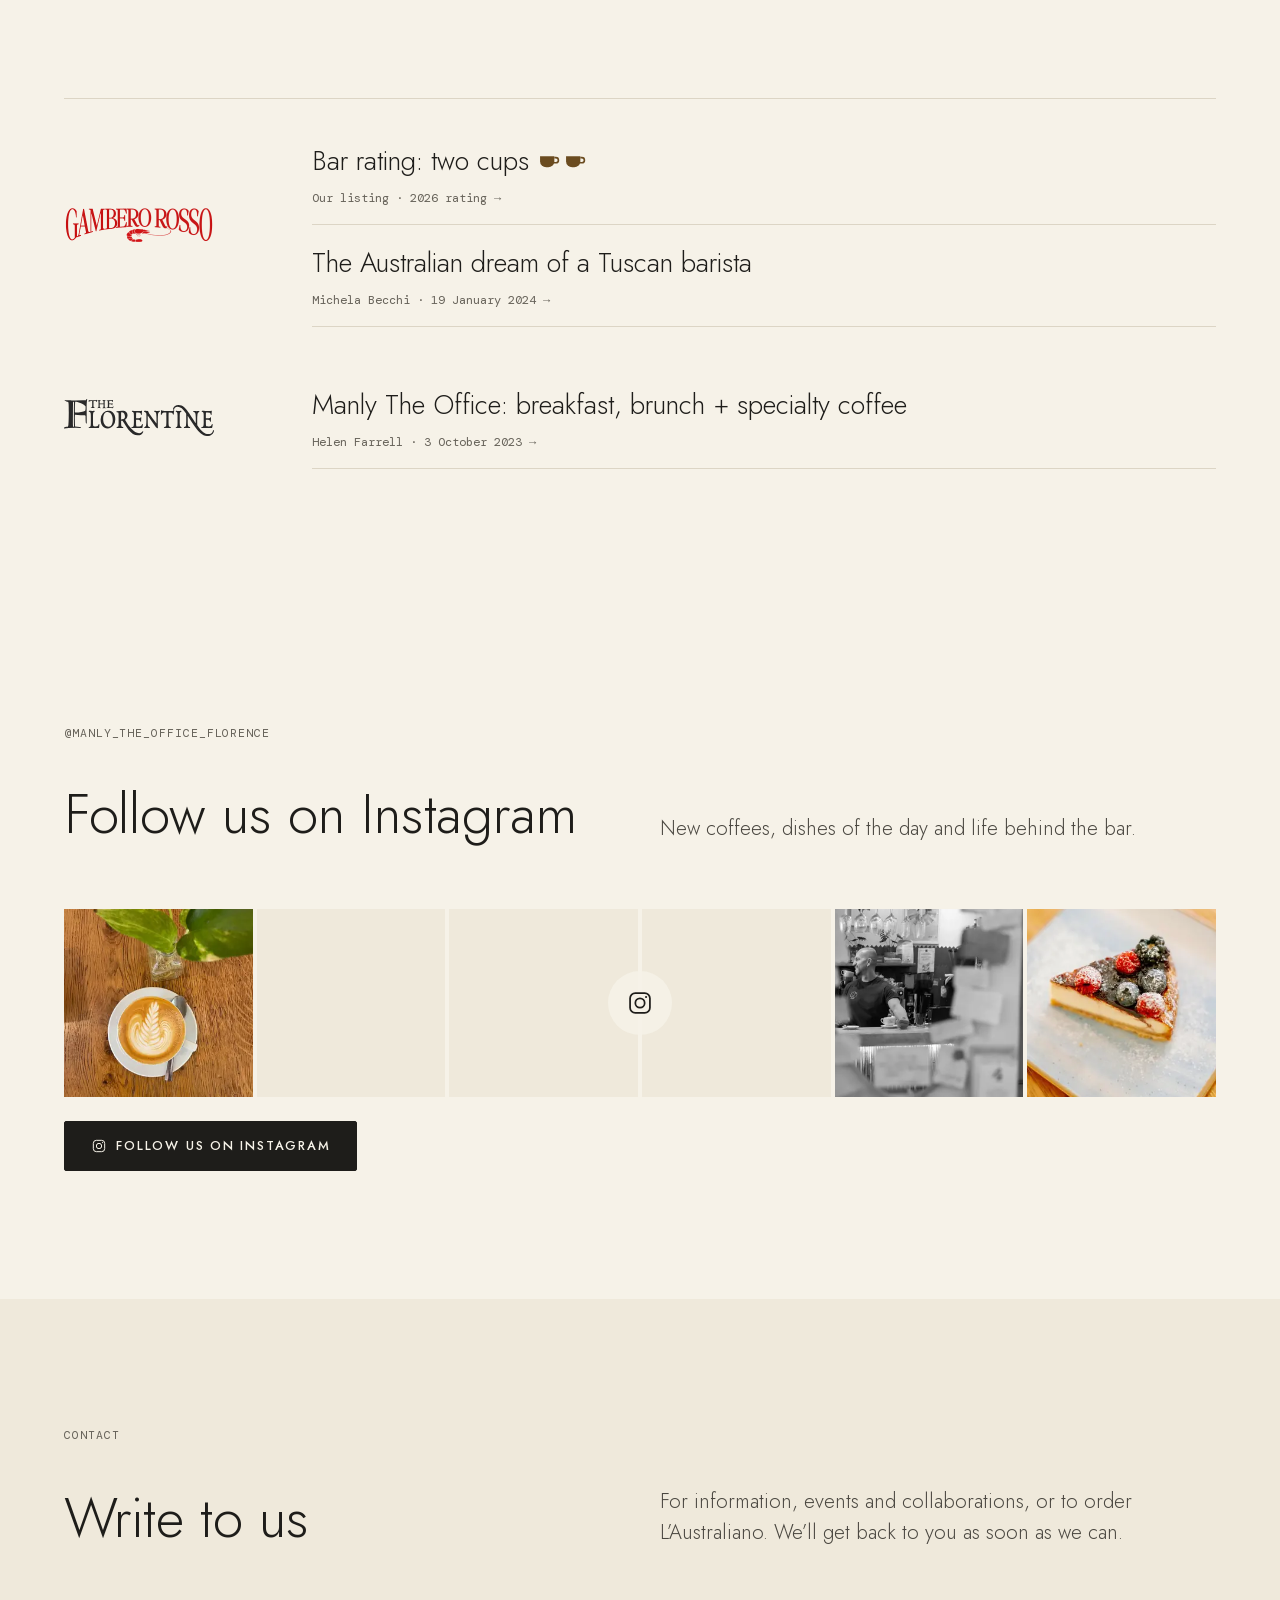
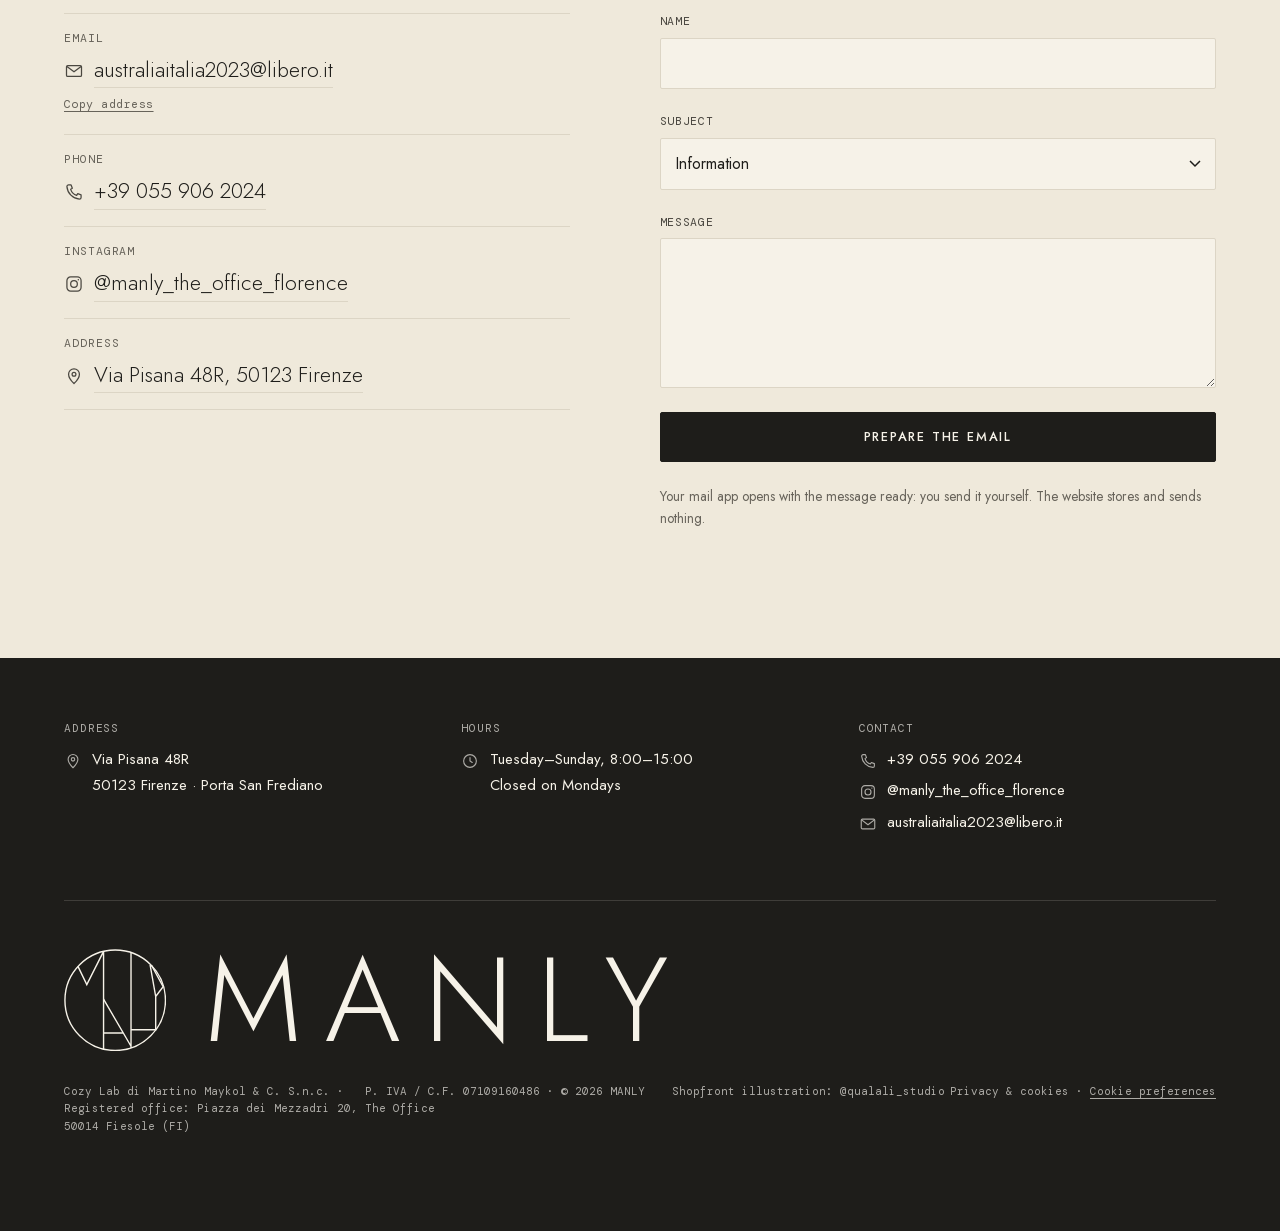
==== commit 725efe69: "merge: develop en main (v1.20.4)" ====
--- a/index.html
+++ b/index.html
@@ -93,8 +93,8 @@
   <link rel="preconnect" href="https://docs.google.com" crossorigin>
   <link rel="preload" href="assets/fonts/jost-latin.woff2" as="font" type="font/woff2" crossorigin>
   <link rel="preload" as="image" type="image/webp" imagesrcset="img/acquerello-vidriera-320.webp 320w, img/acquerello-vidriera-480.webp 480w, img/acquerello-vidriera-640.webp 640w, img/acquerello-vidriera-828.webp 828w, img/acquerello-vidriera.webp 1008w" imagesizes="(min-width: 900px) 50vw, 100vw" fetchpriority="high">
-  <link rel="stylesheet" href="assets/site.css?v=202611121030">
-  <script src="assets/site.js?v=202611121030" defer></script>
+  <link rel="stylesheet" href="assets/site.css?v=202611121100">
+  <script src="assets/site.js?v=202611121100" defer></script>
 </head>
 <body data-page="home">
   <a class="skip-link" href="#contenuto" data-i18n="skip">Vai al contenuto</a>
@@ -577,7 +577,7 @@
               <p class="chapter__meta"><span data-i18n="storia.c1.when">Firenze</span></p>
               <h3 class="chapter__title" data-i18n="storia.c1.title">Dal bancone al caffè</h3>
               <p data-i18n="storia.c1.p1">Maykol nasce a Firenze e comincia a lavorare come barman, muovendo i primi passi al Mercato Centrale. Poi arriva il caffè, e diventa una passione.</p>
-              <p data-i18n="storia.c1.p2">È barista certificato SCA (Specialty Coffee Association) ed è Examiner del Latte Art Grading System: può valutare e certificare altri baristi nella latte art, l’arte di disegnare versando il latte nella tazza.</p>
+              <p data-i18n="storia.c1.p2">Impara la latte art: disegnare versando il latte nella tazza.</p>
             </div>
           </li>
           <li class="chapter">
@@ -601,6 +601,7 @@
               <p class="chapter__meta"><span data-i18n="storia.c3.when">Ritorno a Firenze</span></p>
               <h3 class="chapter__title" data-i18n="storia.c3.title">Un sogno in pausa</h3>
               <p data-i18n="storia.c3.p1">Torna a casa con un’idea chiara: aprire un posto suo. Poi arriva il Covid, e il sogno deve aspettare.</p>
+              <p data-i18n="storia.c3.p2">Il sogno aspetta, la formazione no: nel 2021 diventa Examiner del Latte Art Grading System, abilitato a valutare e certificare altri baristi nella latte art. È anche barista certificato SCA (Specialty Coffee Association).</p>
             </div>
           </li>
           <li class="chapter">
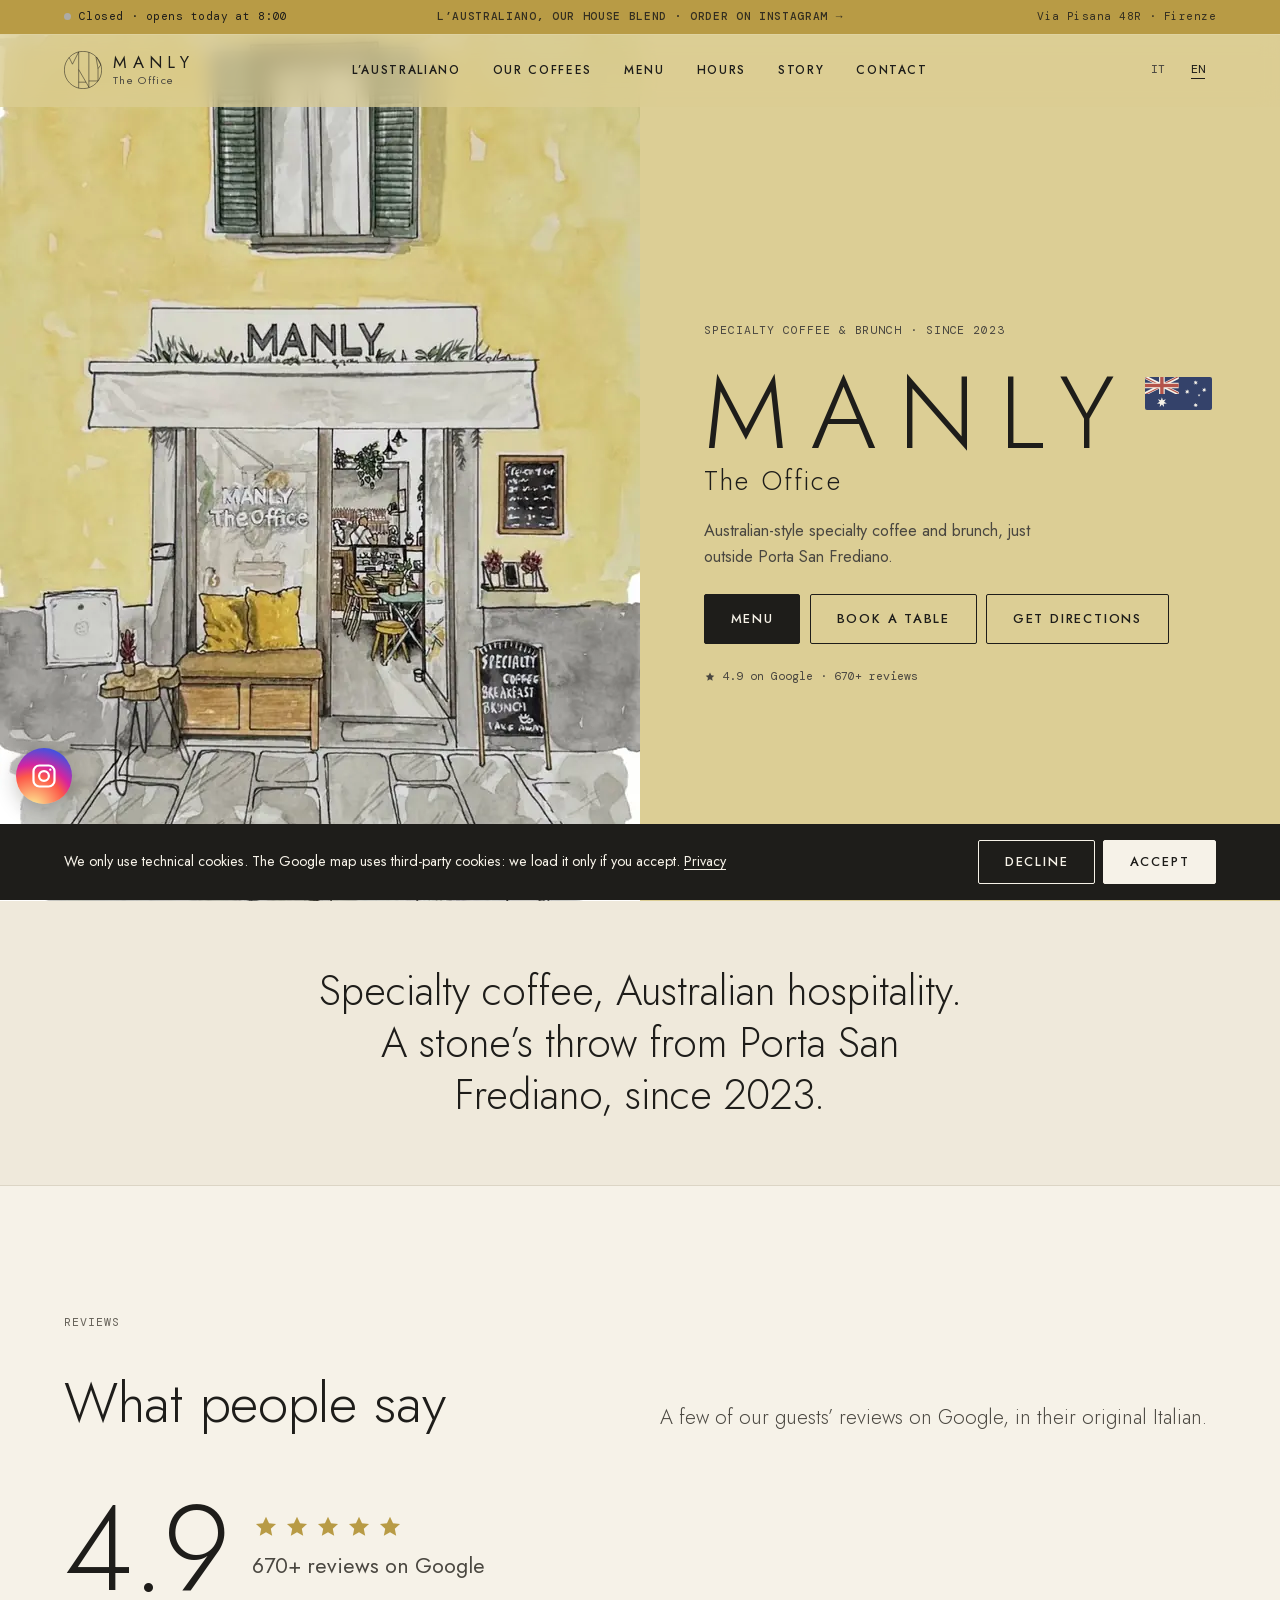
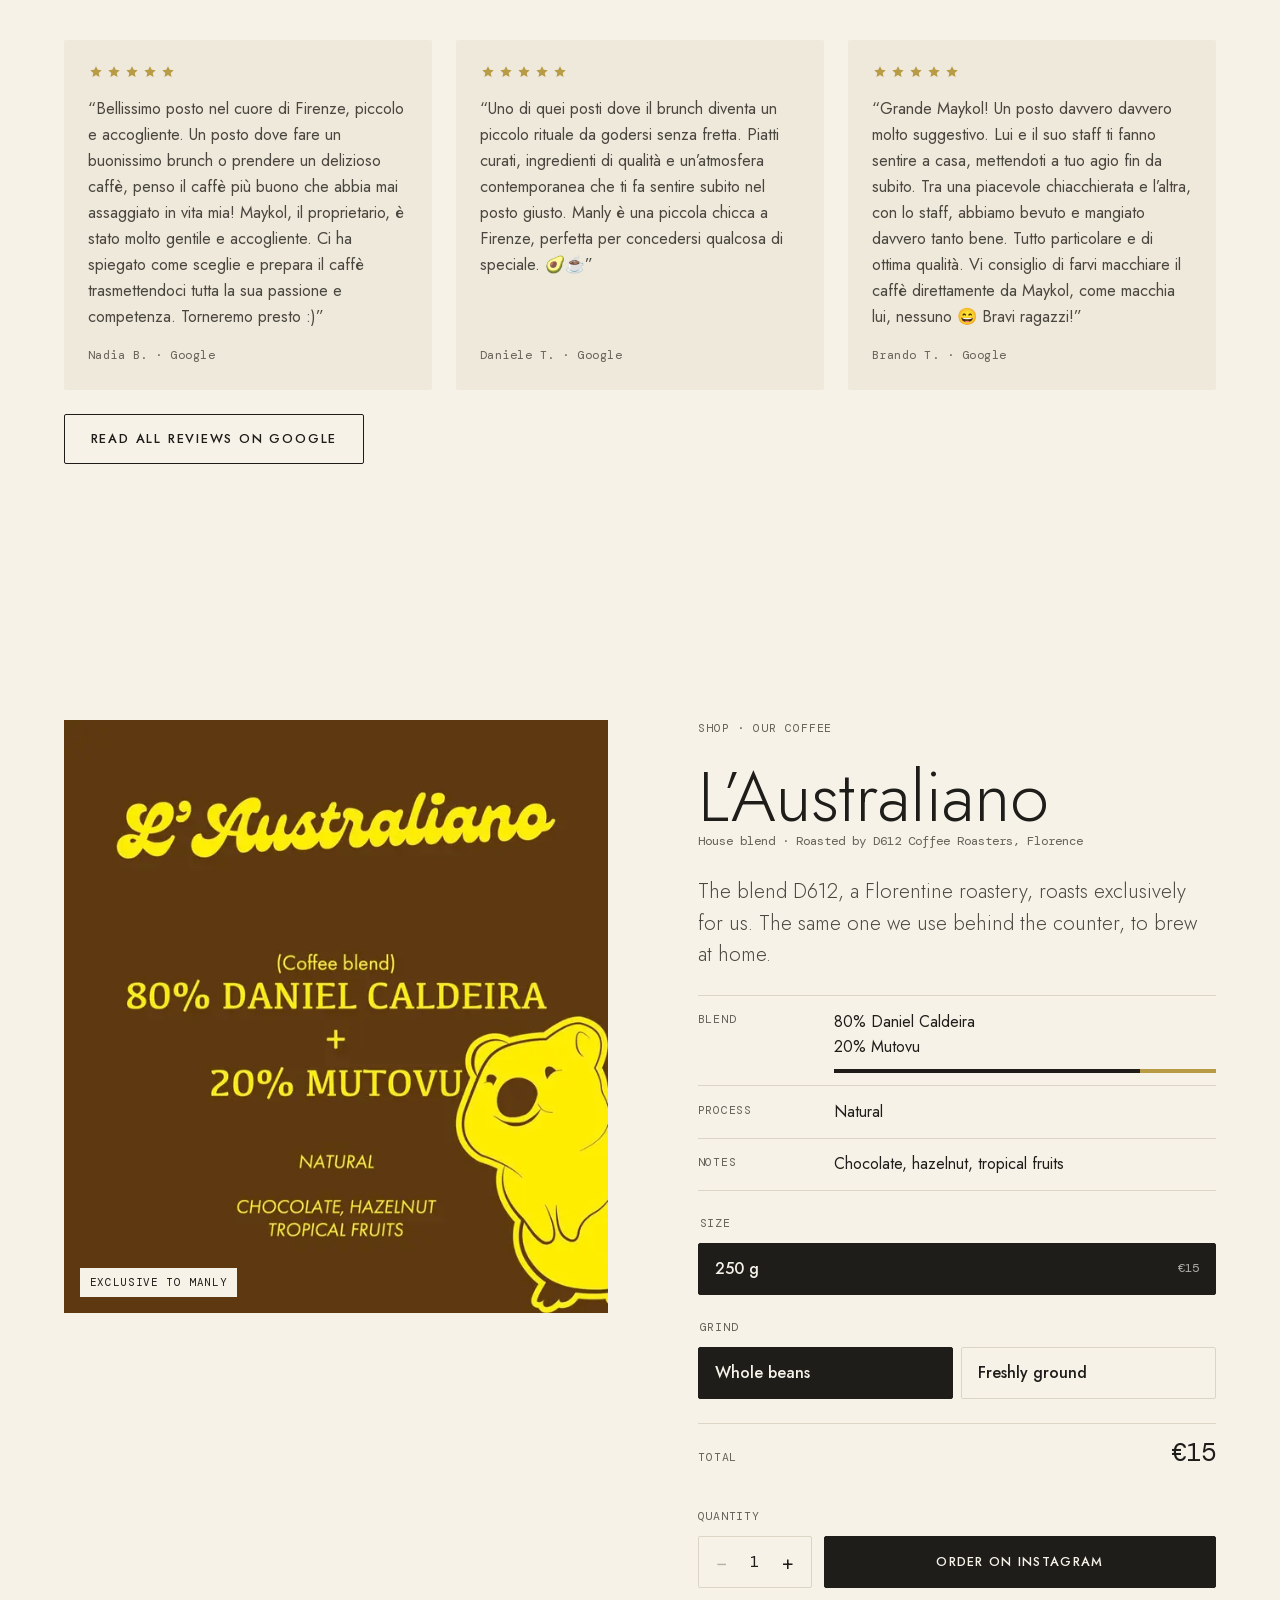
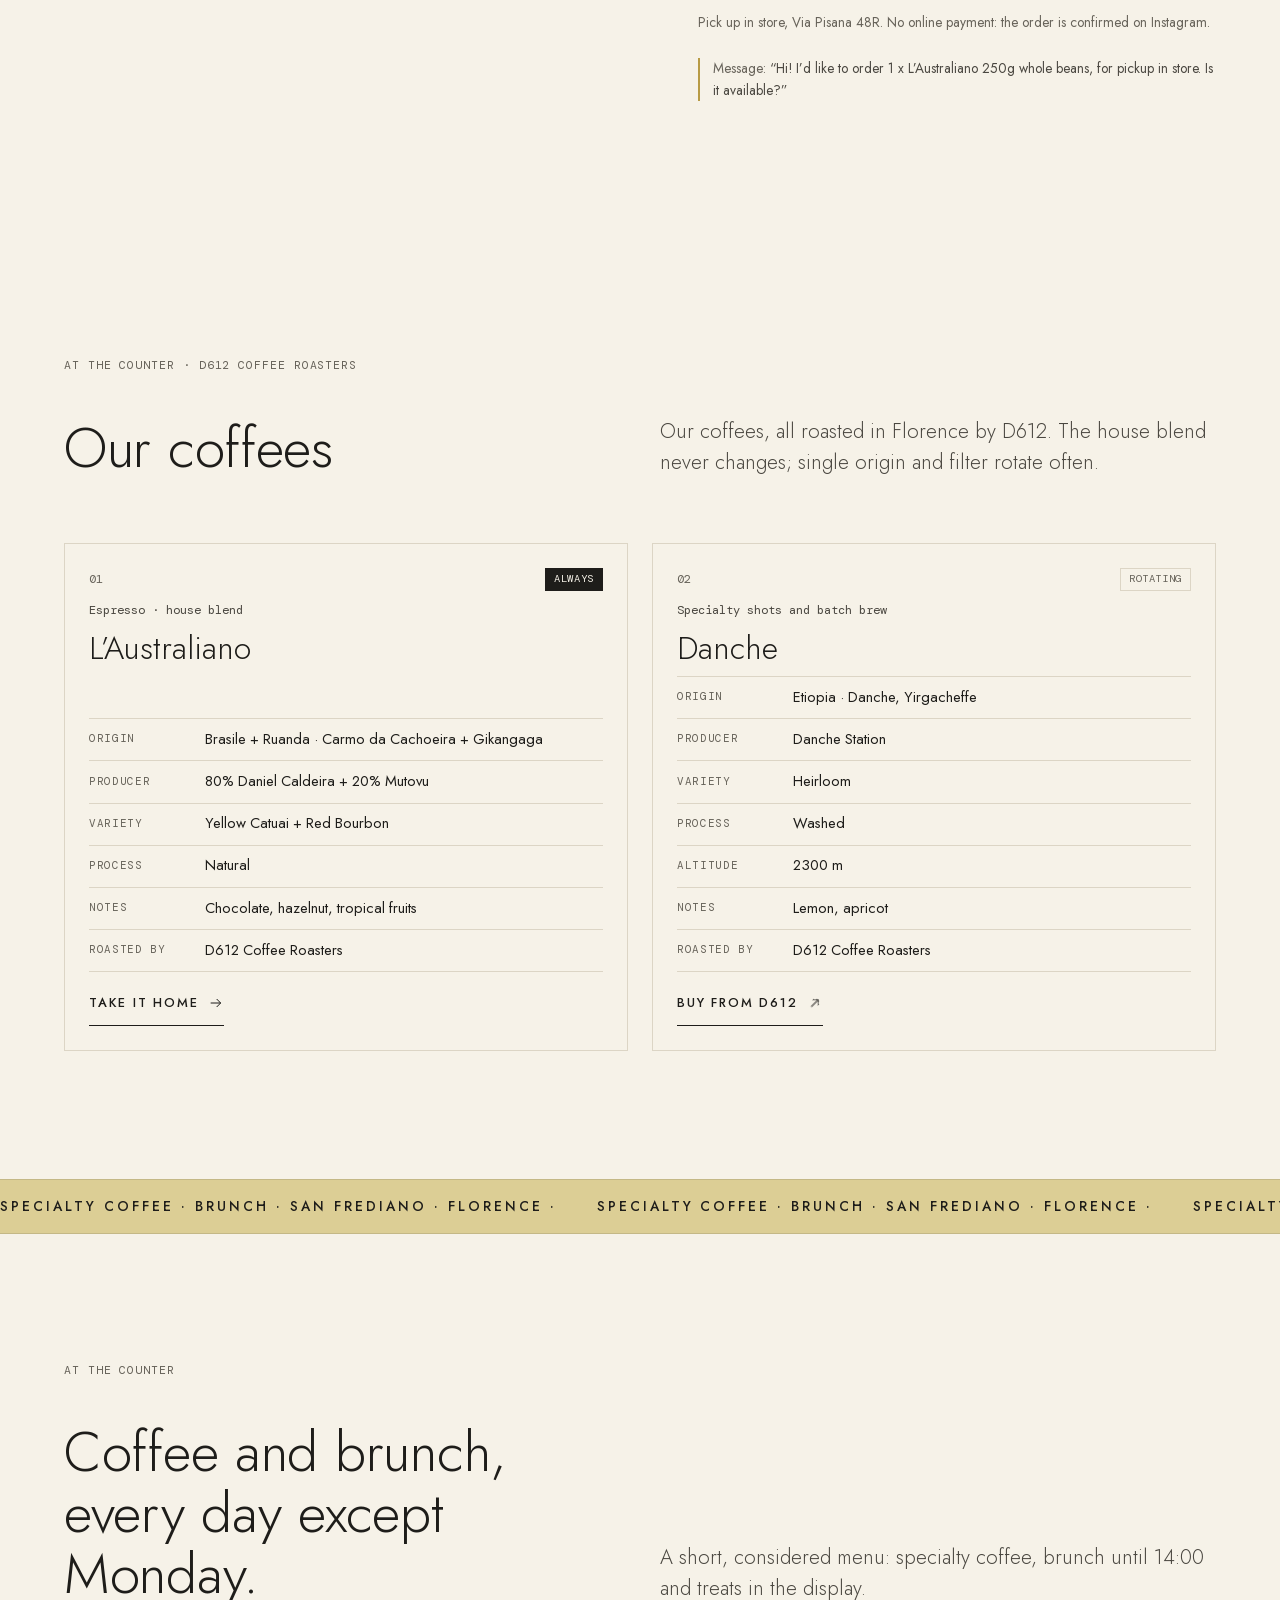
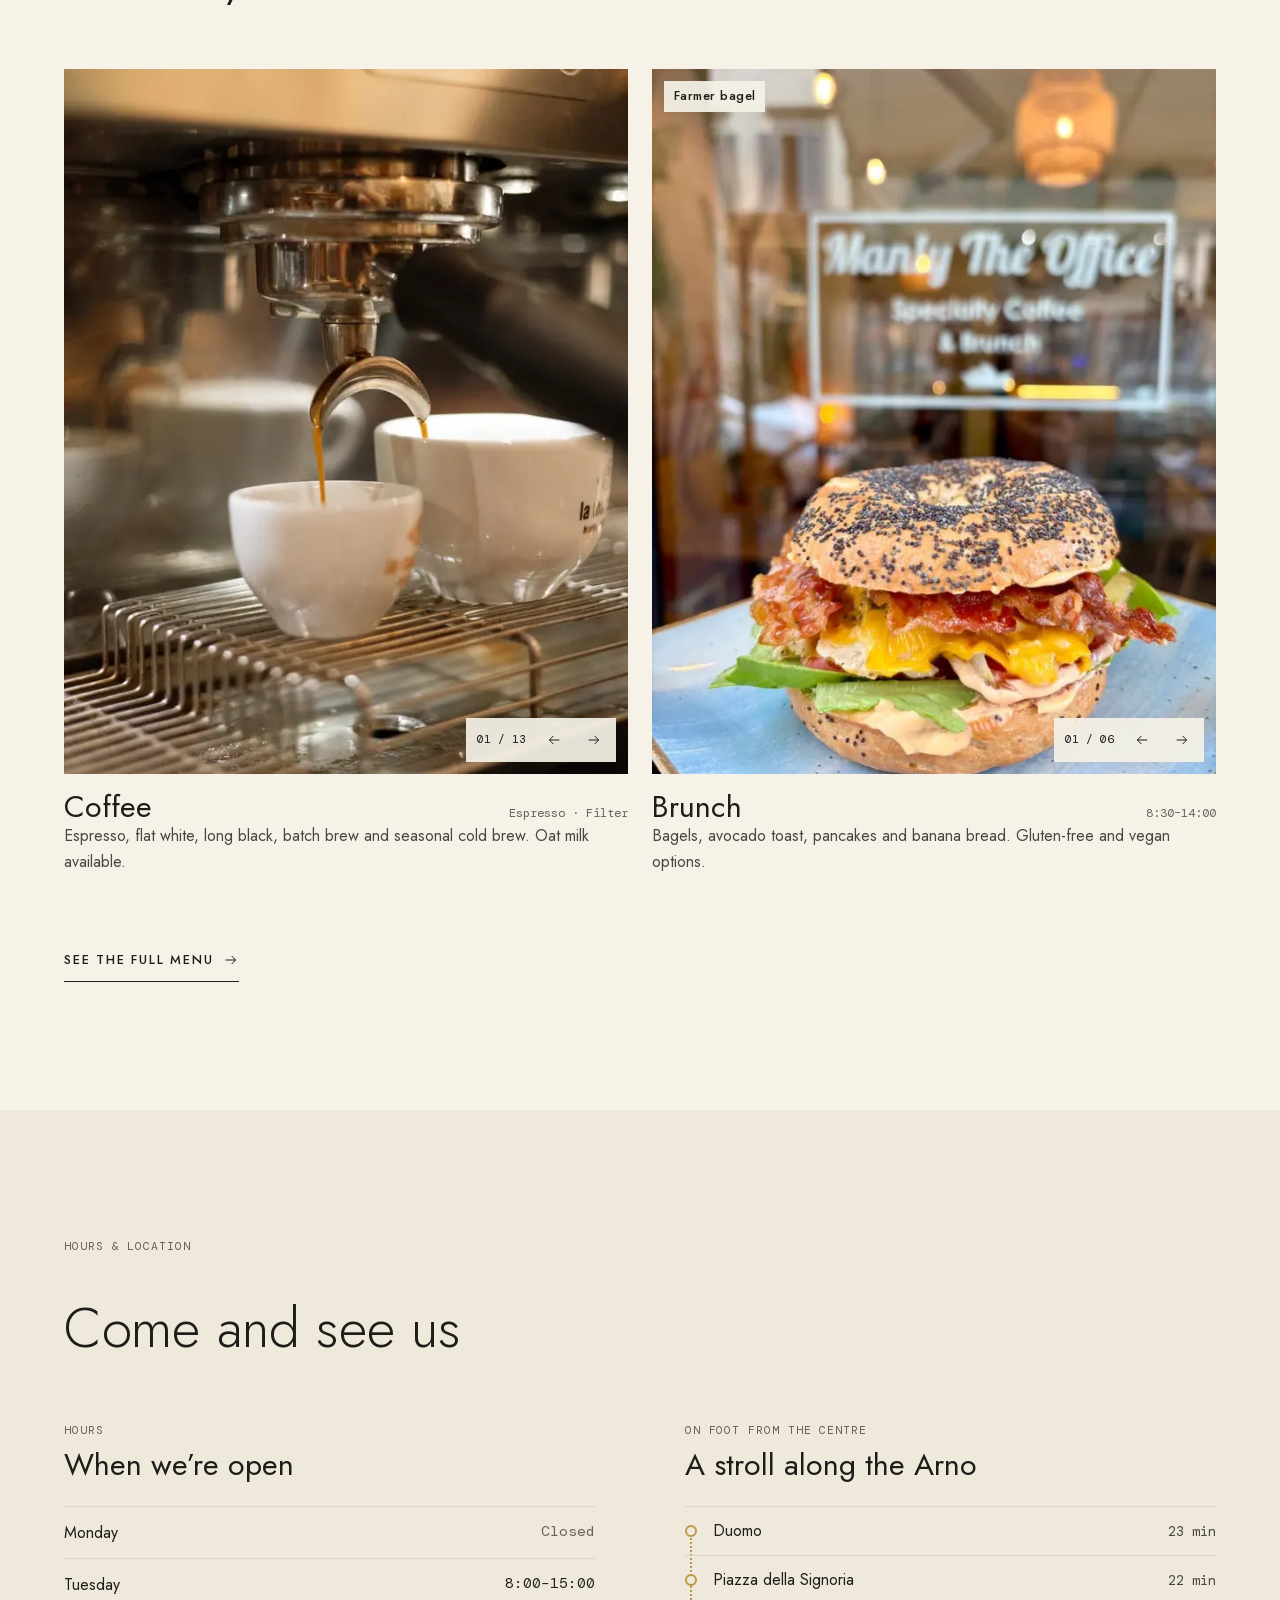
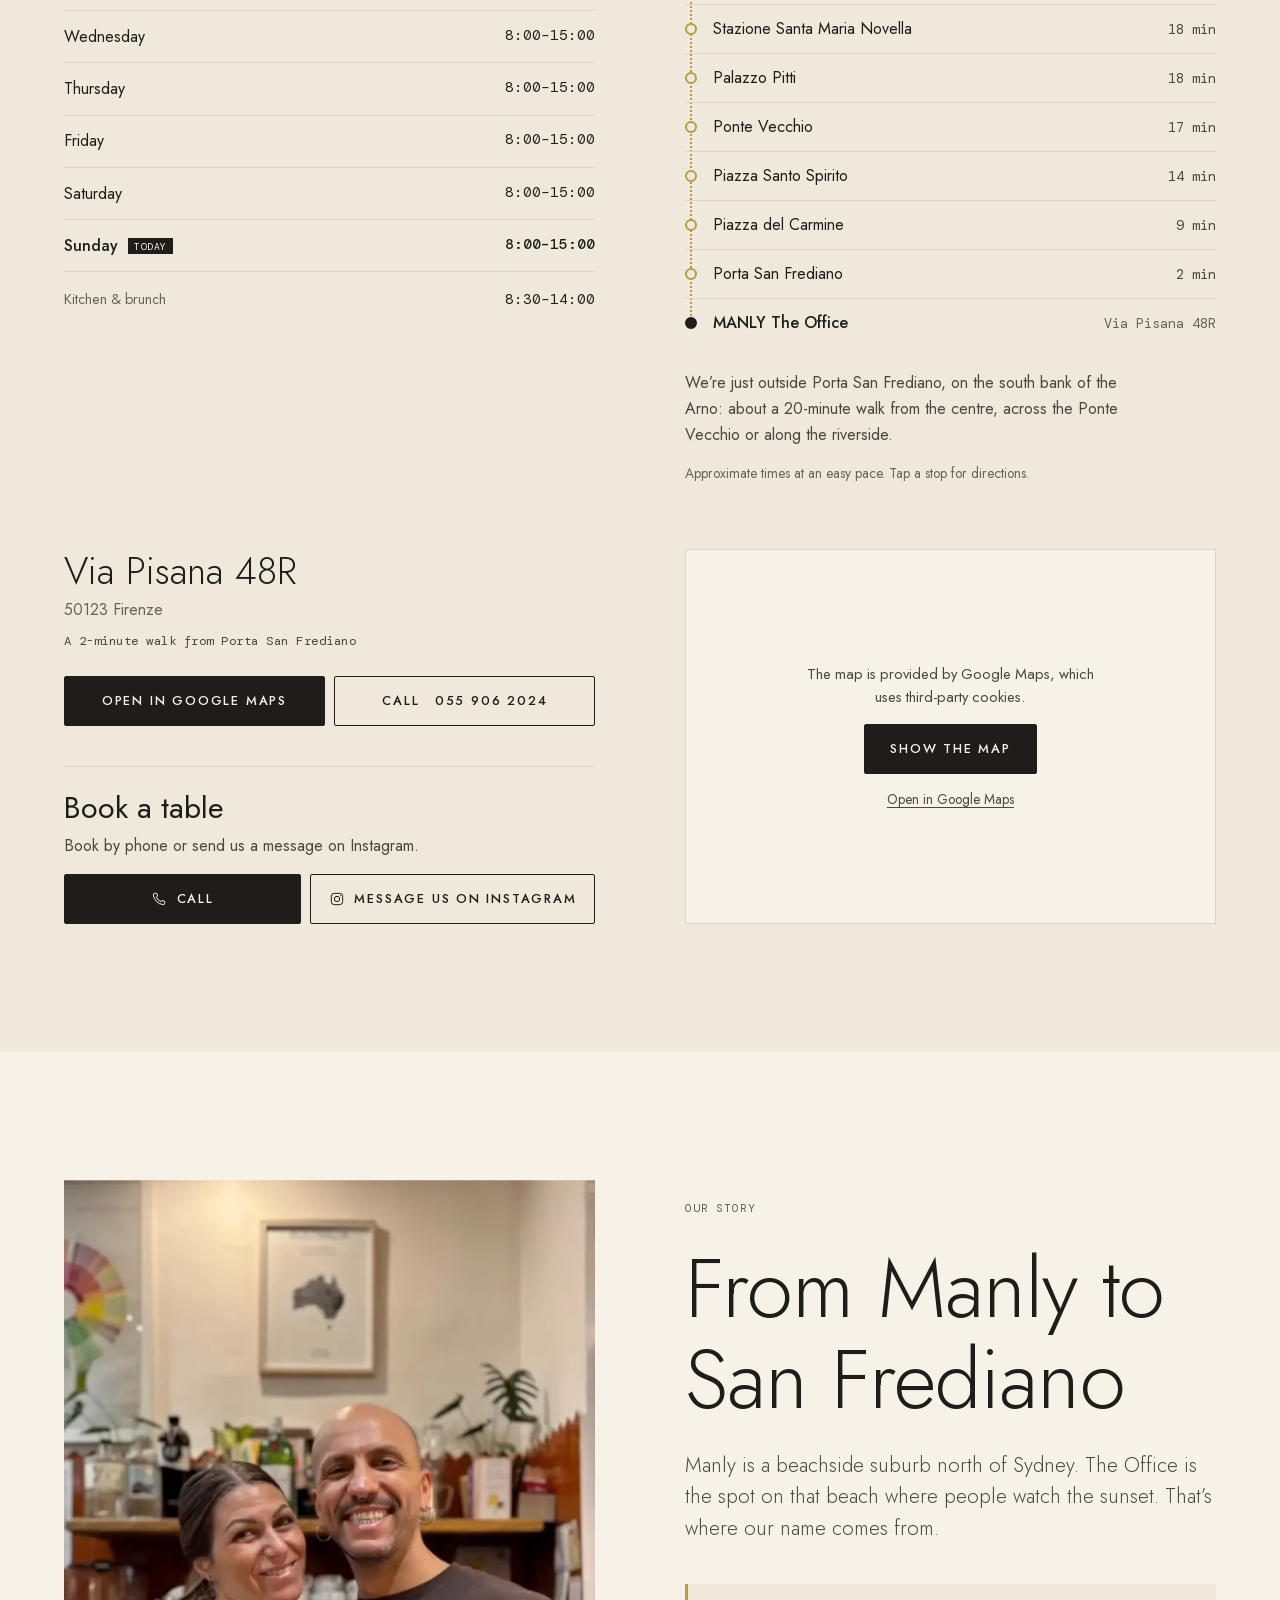
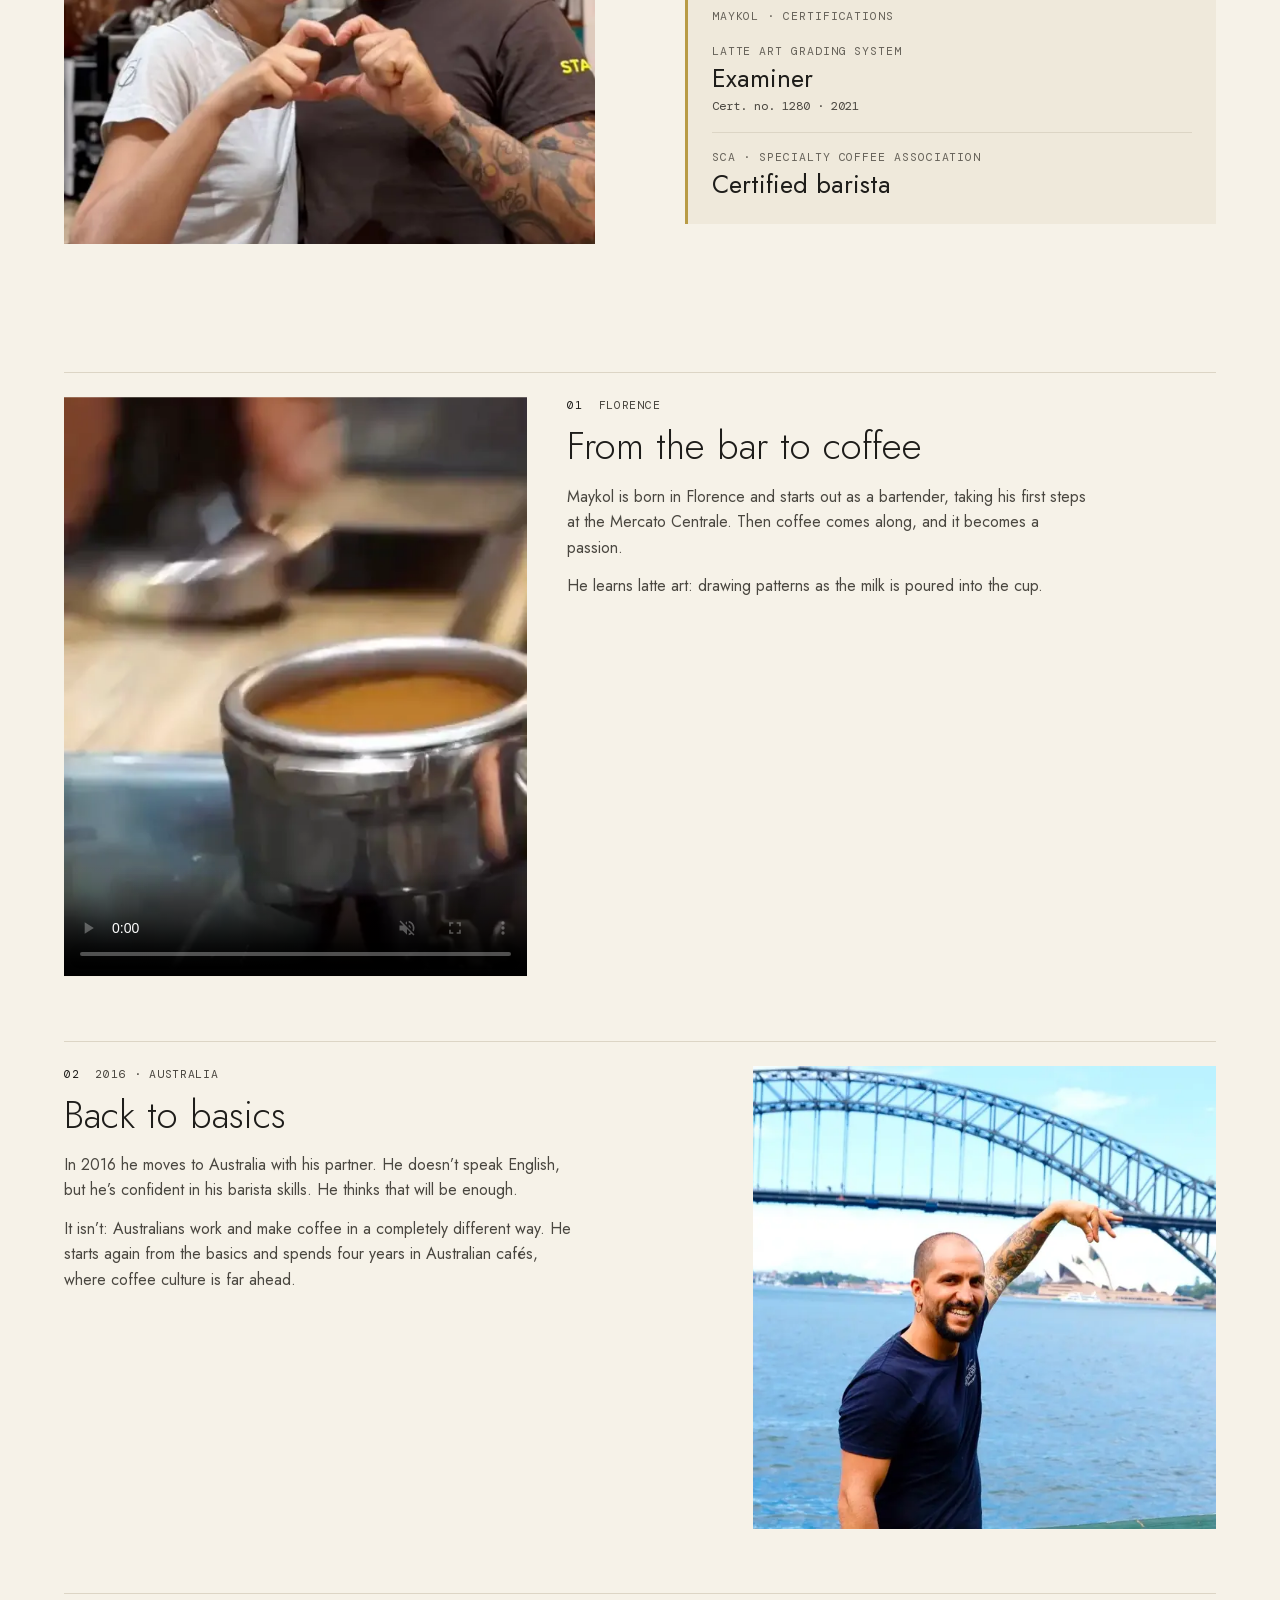
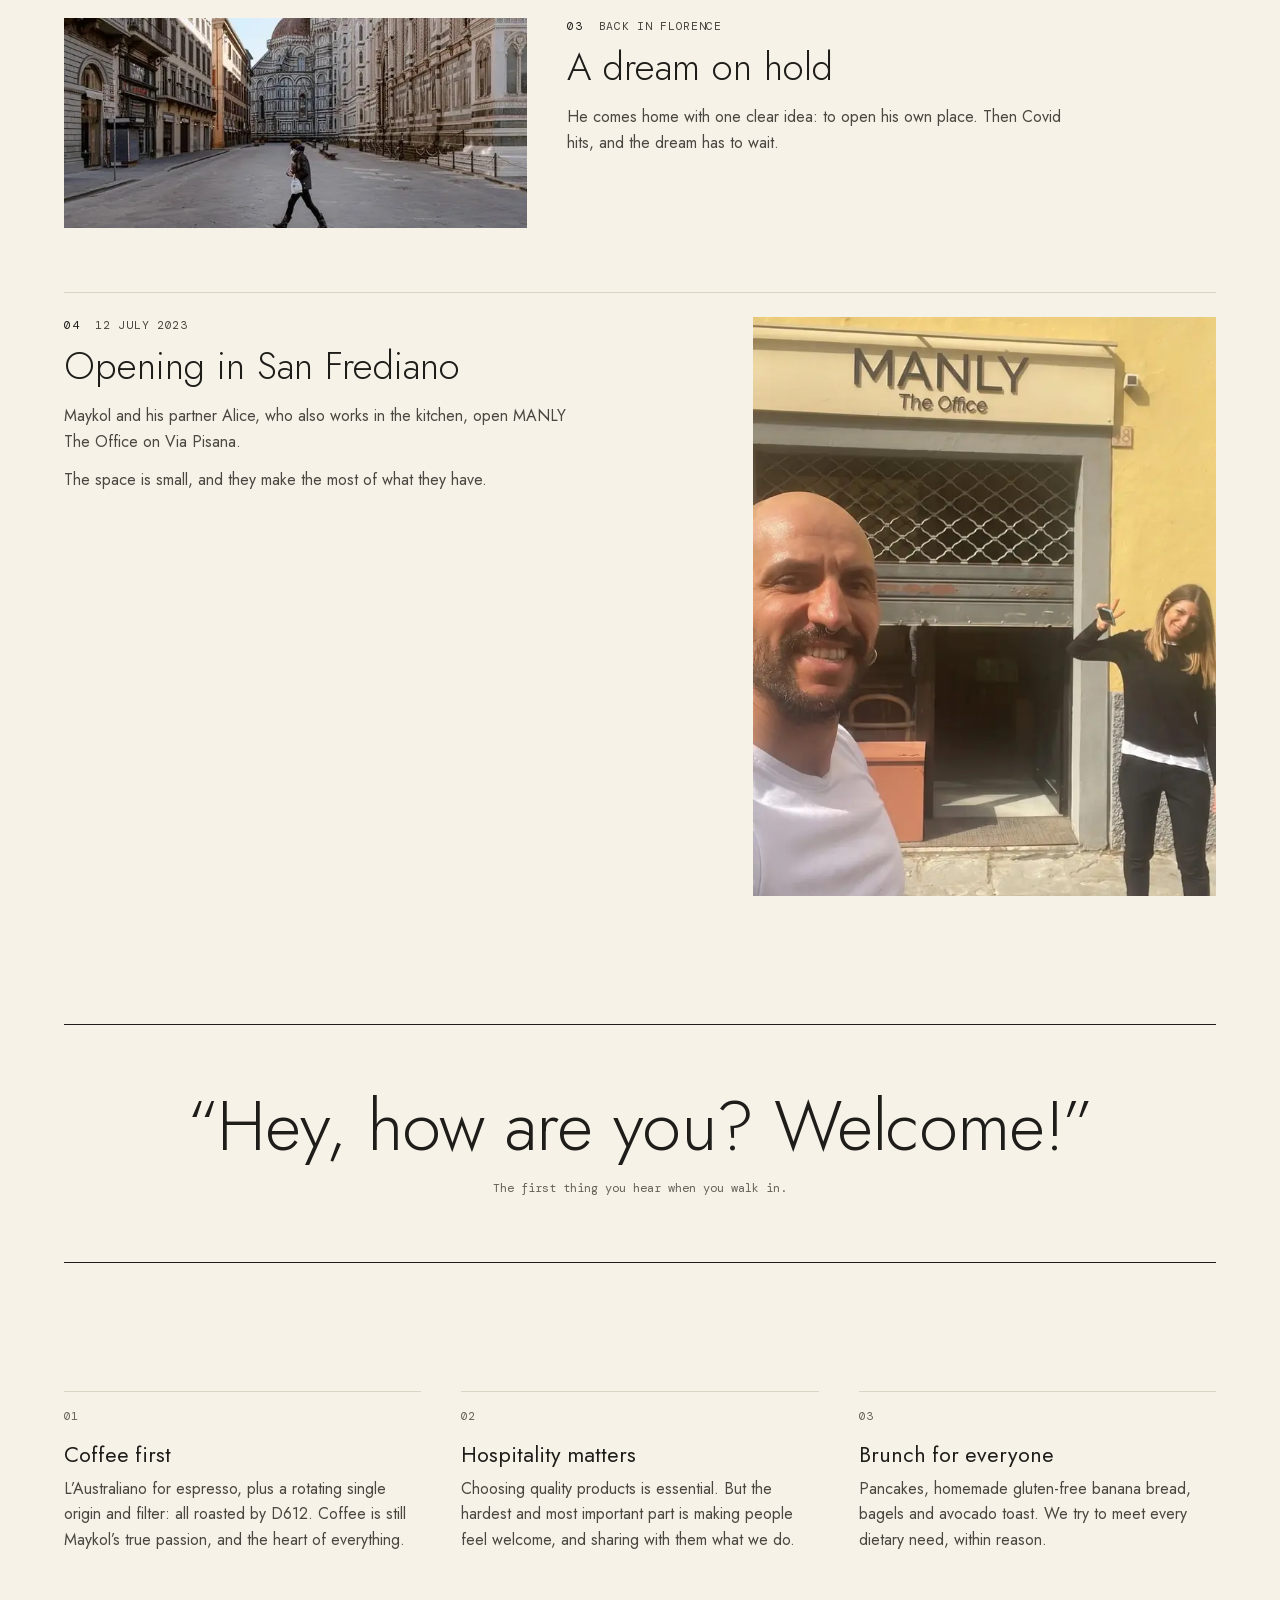
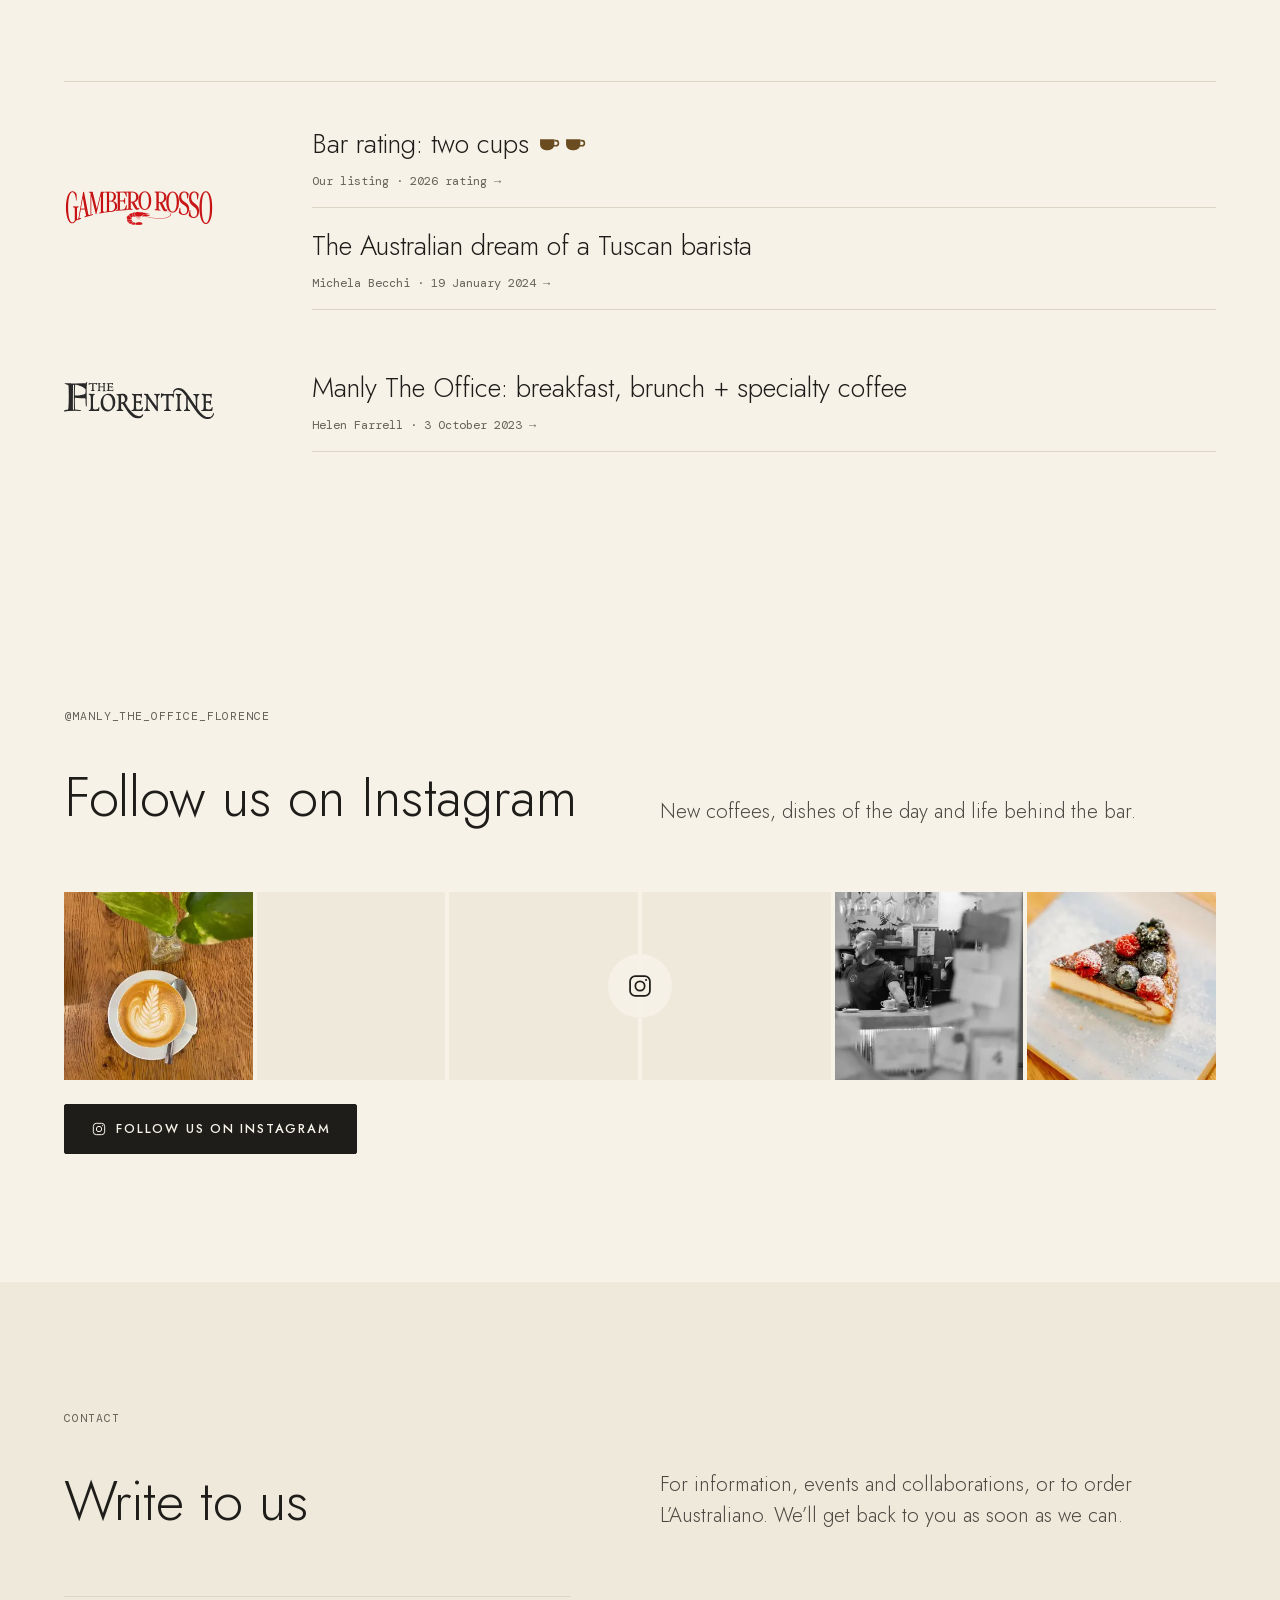
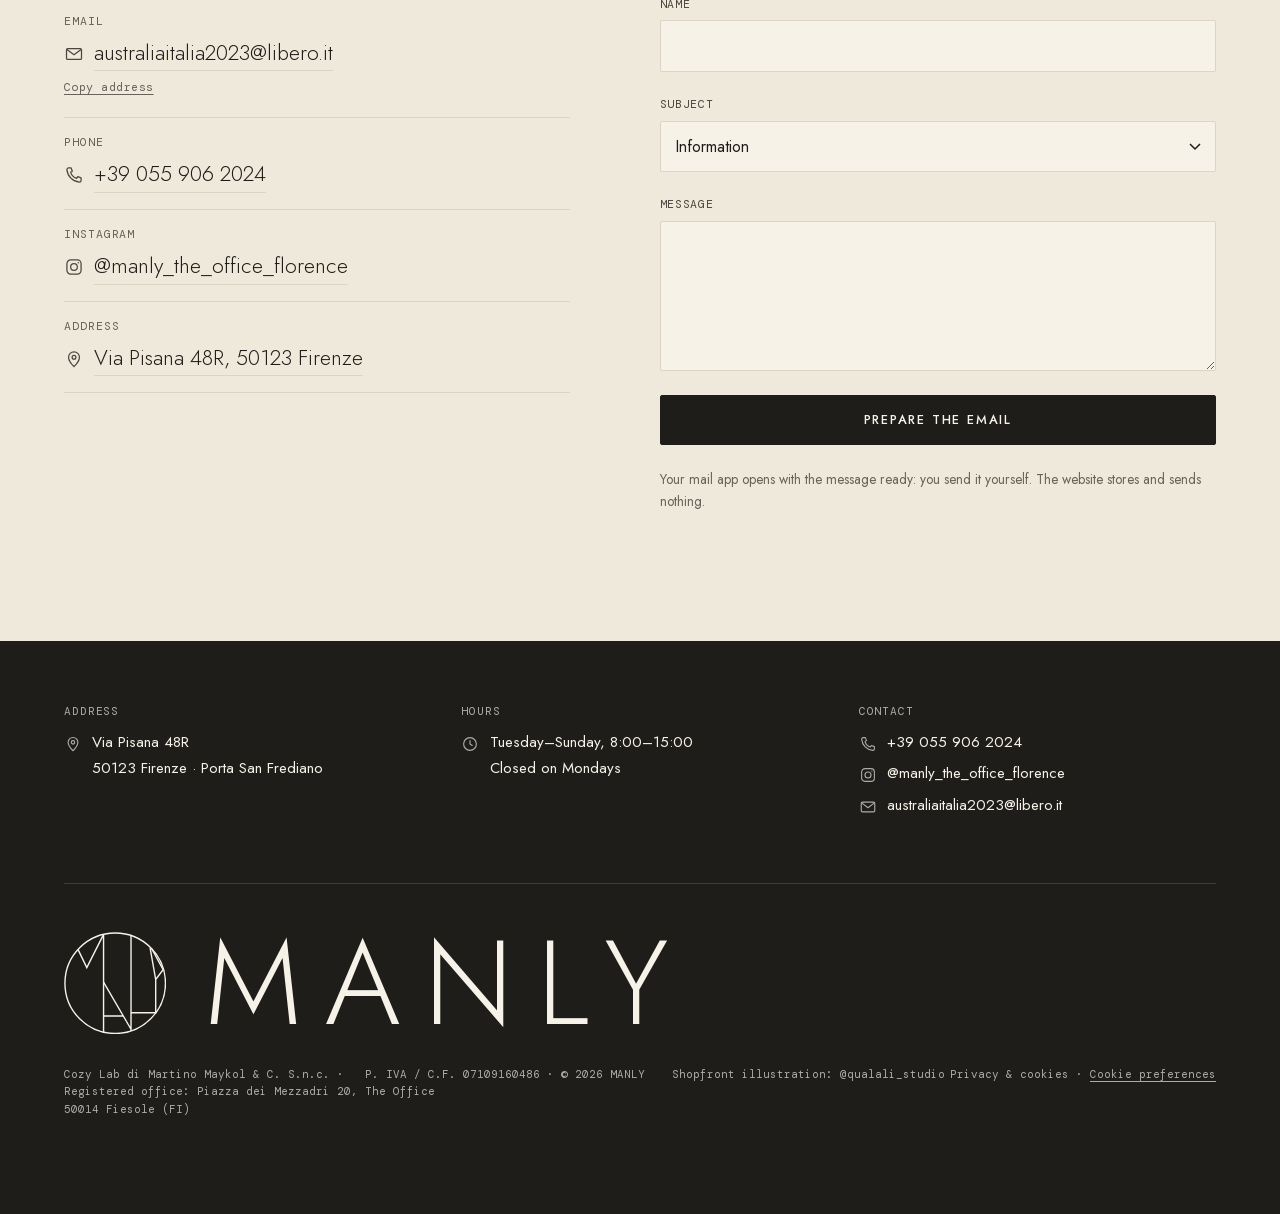
==== commit 16eb1141: "merge: develop en main (v1.21.0)" ====
--- a/index.html
+++ b/index.html
@@ -93,8 +93,8 @@
   <link rel="preconnect" href="https://docs.google.com" crossorigin>
   <link rel="preload" href="assets/fonts/jost-latin.woff2" as="font" type="font/woff2" crossorigin>
   <link rel="preload" as="image" type="image/webp" imagesrcset="img/acquerello-vidriera-320.webp 320w, img/acquerello-vidriera-480.webp 480w, img/acquerello-vidriera-640.webp 640w, img/acquerello-vidriera-828.webp 828w, img/acquerello-vidriera.webp 1008w" imagesizes="(min-width: 900px) 50vw, 100vw" fetchpriority="high">
-  <link rel="stylesheet" href="assets/site.css?v=202611121100">
-  <script src="assets/site.js?v=202611121100" defer></script>
+  <link rel="stylesheet" href="assets/site.css?v=202611121200">
+  <script src="assets/site.js?v=202611121200" defer></script>
 </head>
 <body data-page="home">
   <a class="skip-link" href="#contenuto" data-i18n="skip">Vai al contenuto</a>
@@ -564,6 +564,22 @@
             <p class="eyebrow" data-i18n="storia.eyebrow">La nostra storia</p>
             <h2 class="h-xl" id="story-title" data-i18n="storia.title">Da Manly a San Frediano</h2>
             <p class="lead" data-i18n="storia.lead">Manly è un quartiere sul mare a nord di Sydney. The Office è il posto, su quella spiaggia, dove si guarda il tramonto. Da lì viene il nostro nome.</p>
+
+            <!-- Certificazioni di Maykol: si nascondono dalla planilla (Info → certificazioni = no) -->
+            <aside class="creds" data-creds aria-labelledby="creds-title">
+              <p class="eyebrow" id="creds-title" data-i18n="creds.title">Maykol · Certificazioni</p>
+              <ul class="creds__list">
+                <li class="creds__item">
+                  <span class="creds__org" translate="no">Latte Art Grading System</span>
+                  <strong class="creds__role" translate="no">Examiner</strong>
+                  <span class="creds__meta" data-i18n="creds.lags.meta">Cert. n. 1280 · 2021</span>
+                </li>
+                <li class="creds__item">
+                  <span class="creds__org" translate="no">SCA · Specialty Coffee Association</span>
+                  <strong class="creds__role" data-i18n="creds.sca.role">Barista certificato</strong>
+                </li>
+              </ul>
+            </aside>
           </div>
         </div>
 
@@ -601,7 +617,6 @@
               <p class="chapter__meta"><span data-i18n="storia.c3.when">Ritorno a Firenze</span></p>
               <h3 class="chapter__title" data-i18n="storia.c3.title">Un sogno in pausa</h3>
               <p data-i18n="storia.c3.p1">Torna a casa con un’idea chiara: aprire un posto suo. Poi arriva il Covid, e il sogno deve aspettare.</p>
-              <p data-i18n="storia.c3.p2">Il sogno aspetta, la formazione no: nel 2021 diventa Examiner del Latte Art Grading System, abilitato a valutare e certificare altri baristi nella latte art. È anche barista certificato SCA (Specialty Coffee Association).</p>
             </div>
           </li>
           <li class="chapter">
--- a/assets/site.css
+++ b/assets/site.css
@@ -952,6 +952,15 @@
 .story__intro-media { margin: 0; aspect-ratio: 4 / 5; overflow: hidden; background: var(--paper-2); }
 .story__intro-media img { width: 100%; height: 100%; object-fit: cover; object-position: 50% 30%; }
 .story__intro-text { display: grid; gap: var(--space-3); align-content: center; }
+/* Certificazioni di Maykol: recuadro dentro de la intro de la historia */
+.creds { display: grid; gap: var(--space-2); margin-top: var(--space-2); padding: var(--space-3); background: var(--paper-2); border-left: 3px solid var(--ochre-deep); }
+.creds[hidden] { display: none; }
+.creds__list { list-style: none; margin: 0; padding: 0; display: grid; gap: var(--space-2); }
+.creds__item { display: grid; gap: 0.15rem; }
+.creds__item + .creds__item { padding-top: var(--space-2); border-top: 1px solid var(--line); }
+.creds__org { font-family: var(--mono); font-size: 0.72rem; letter-spacing: 0.08em; text-transform: uppercase; color: var(--muted); }
+.creds__role { font-size: clamp(1.25rem, 1.05rem + 0.8vw, 1.6rem); font-weight: 400; line-height: 1.2; }
+.creds__meta { font-family: var(--mono); font-size: 0.75rem; color: var(--ink-2); }
 @media (min-width: 900px) {
   .story__intro { grid-template-columns: 1fr 1fr; gap: clamp(3rem, 7vw, 7rem); align-items: center; }
 }
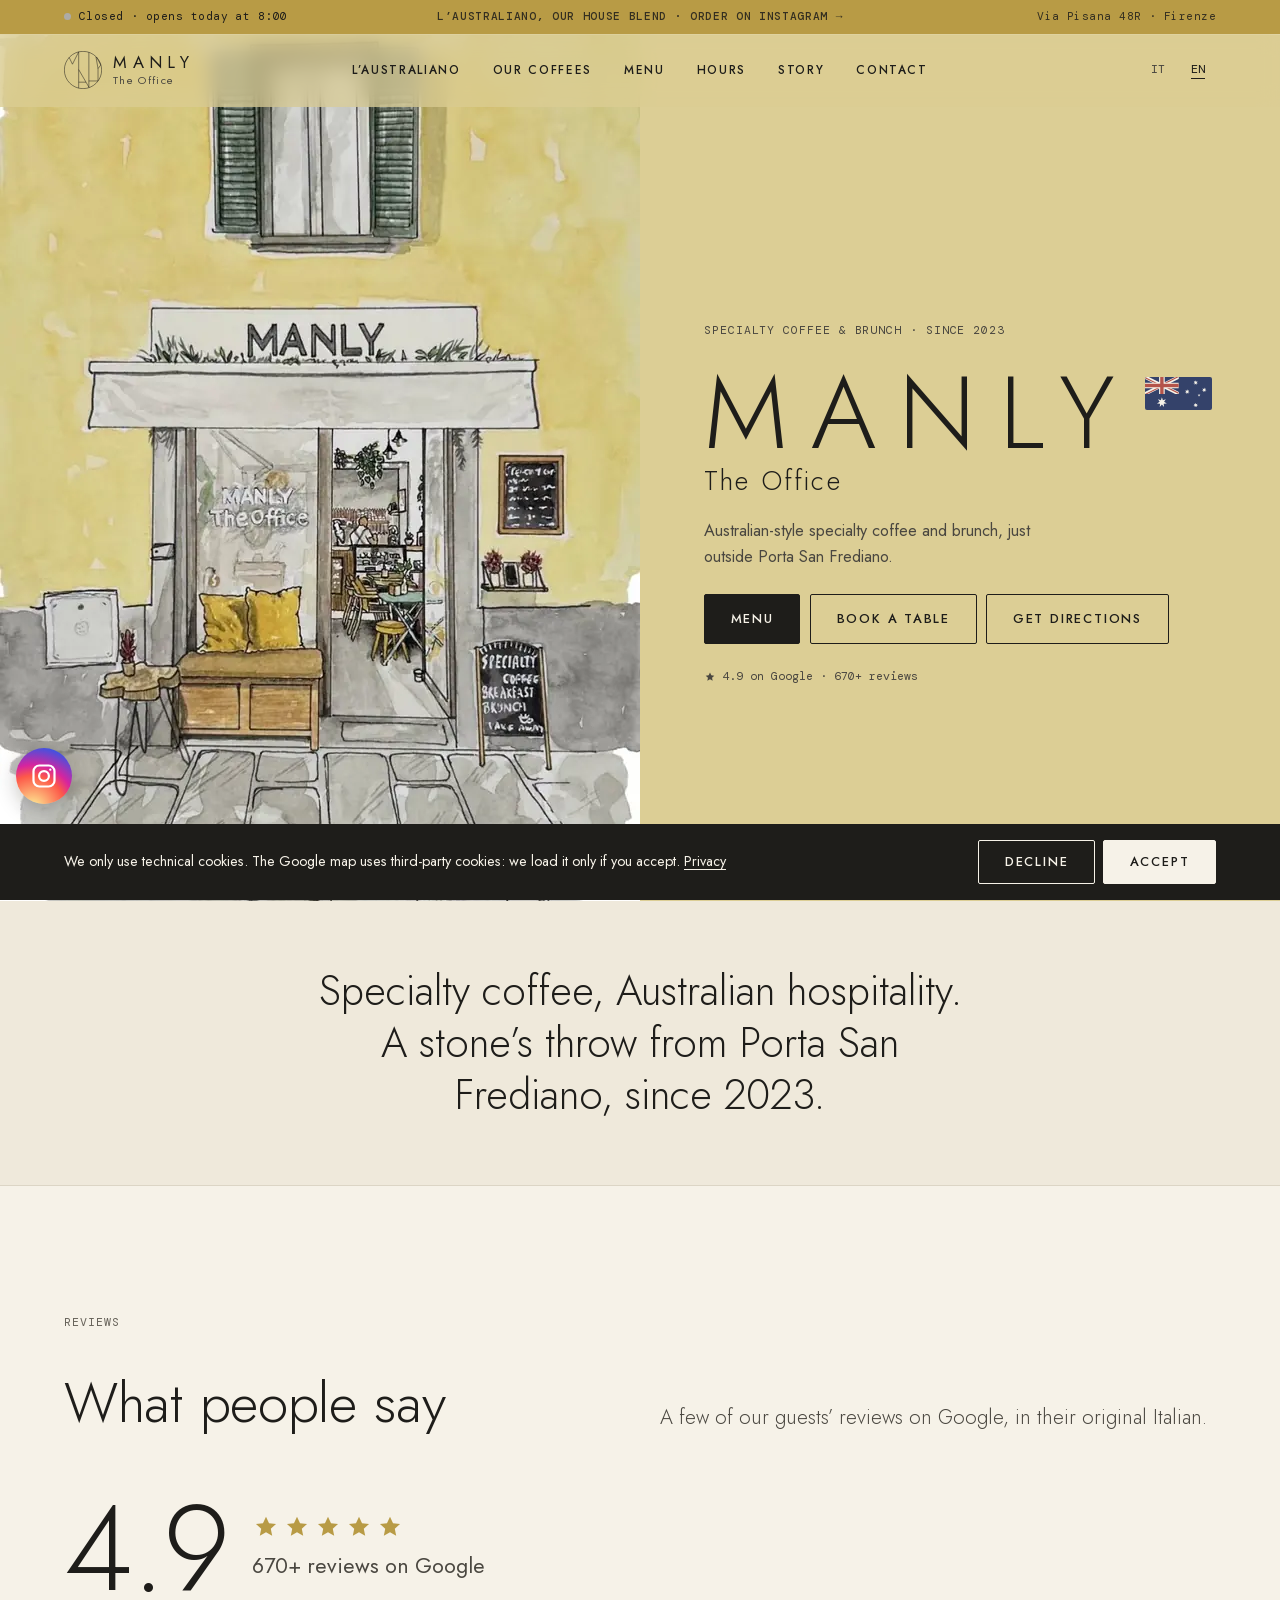
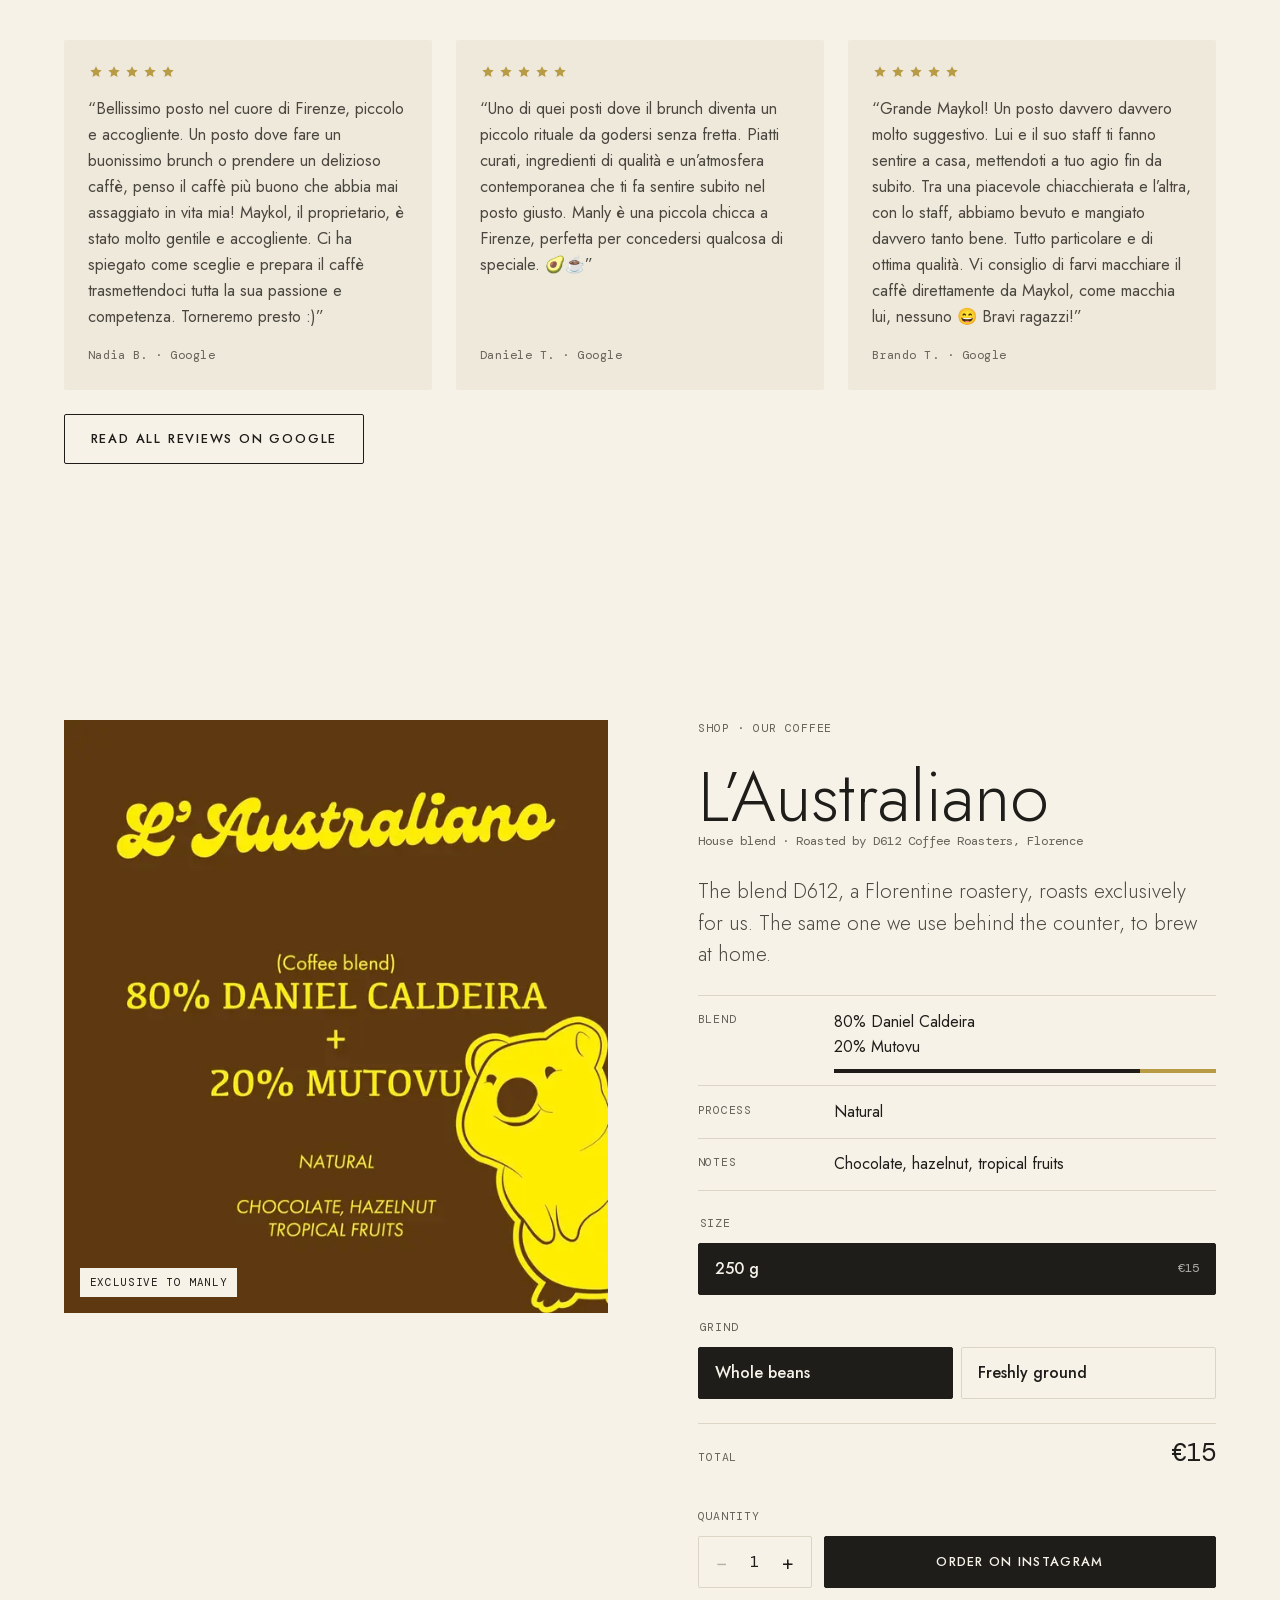
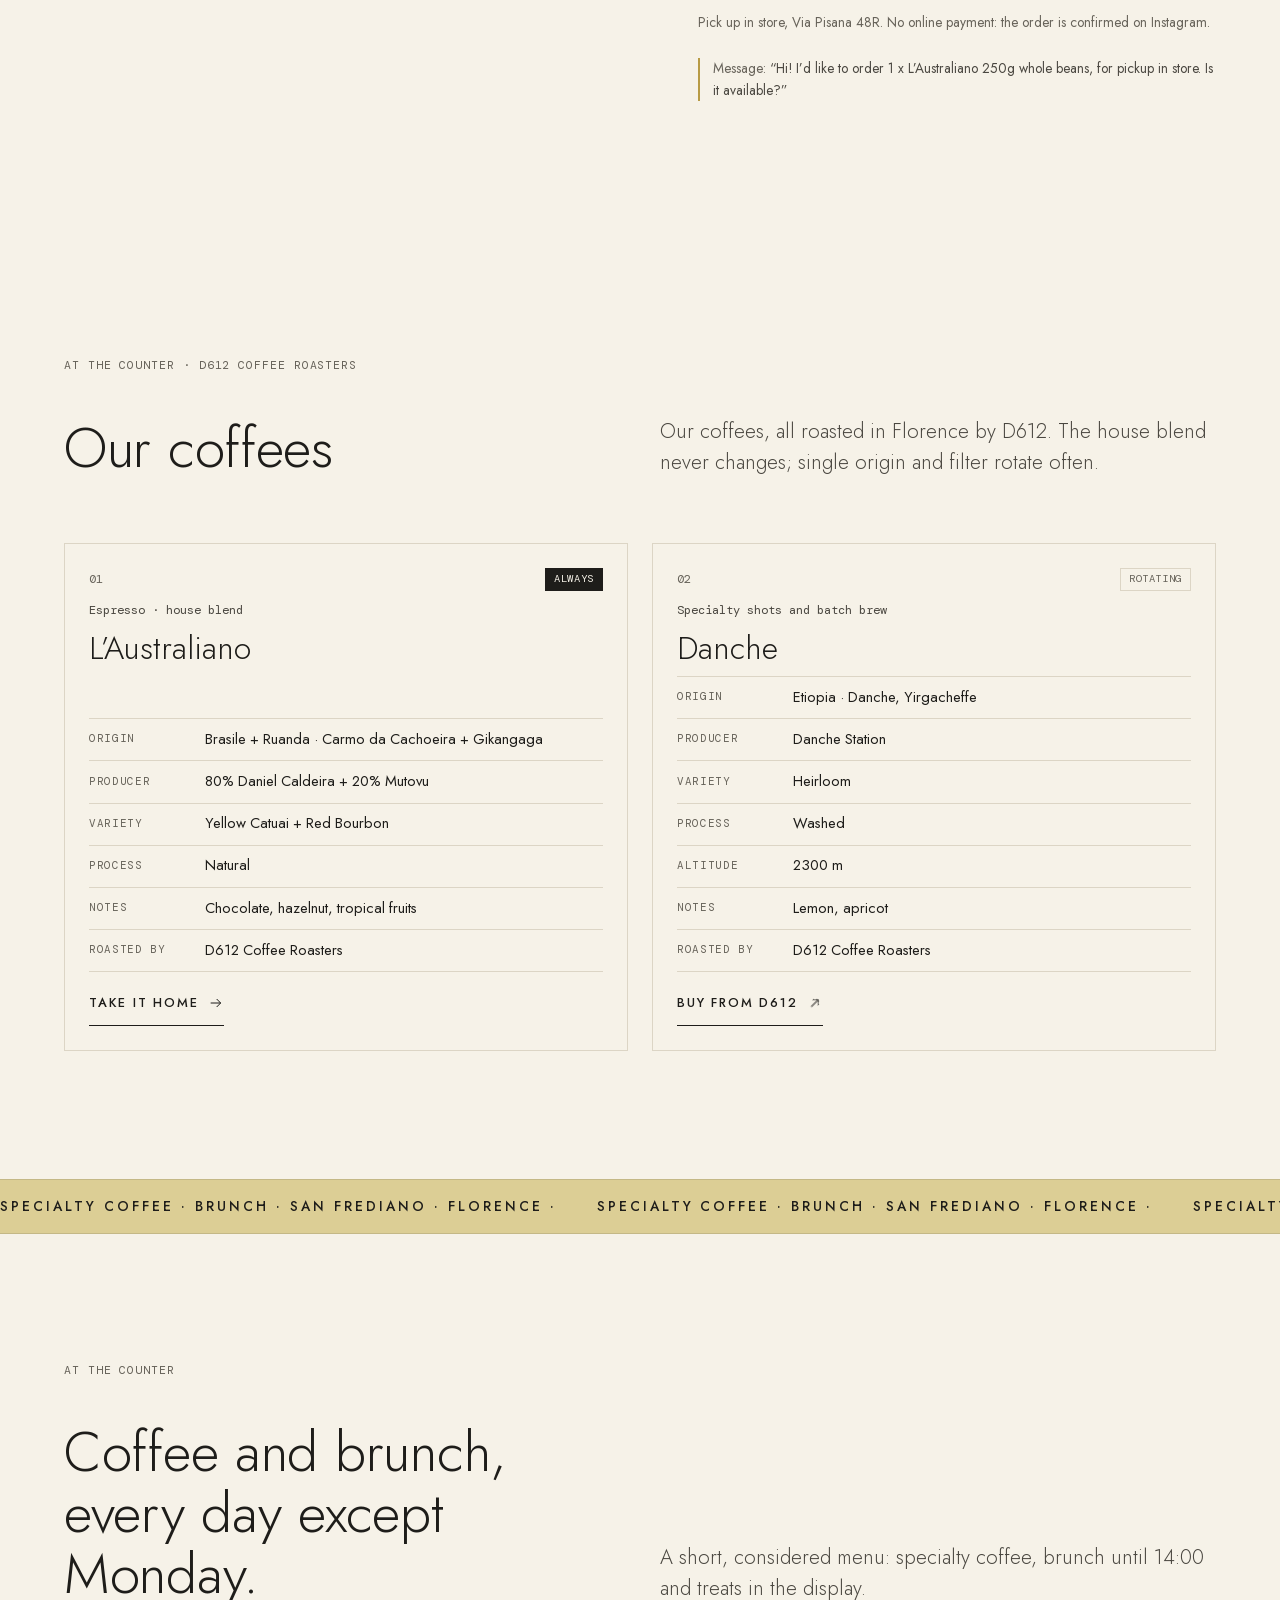
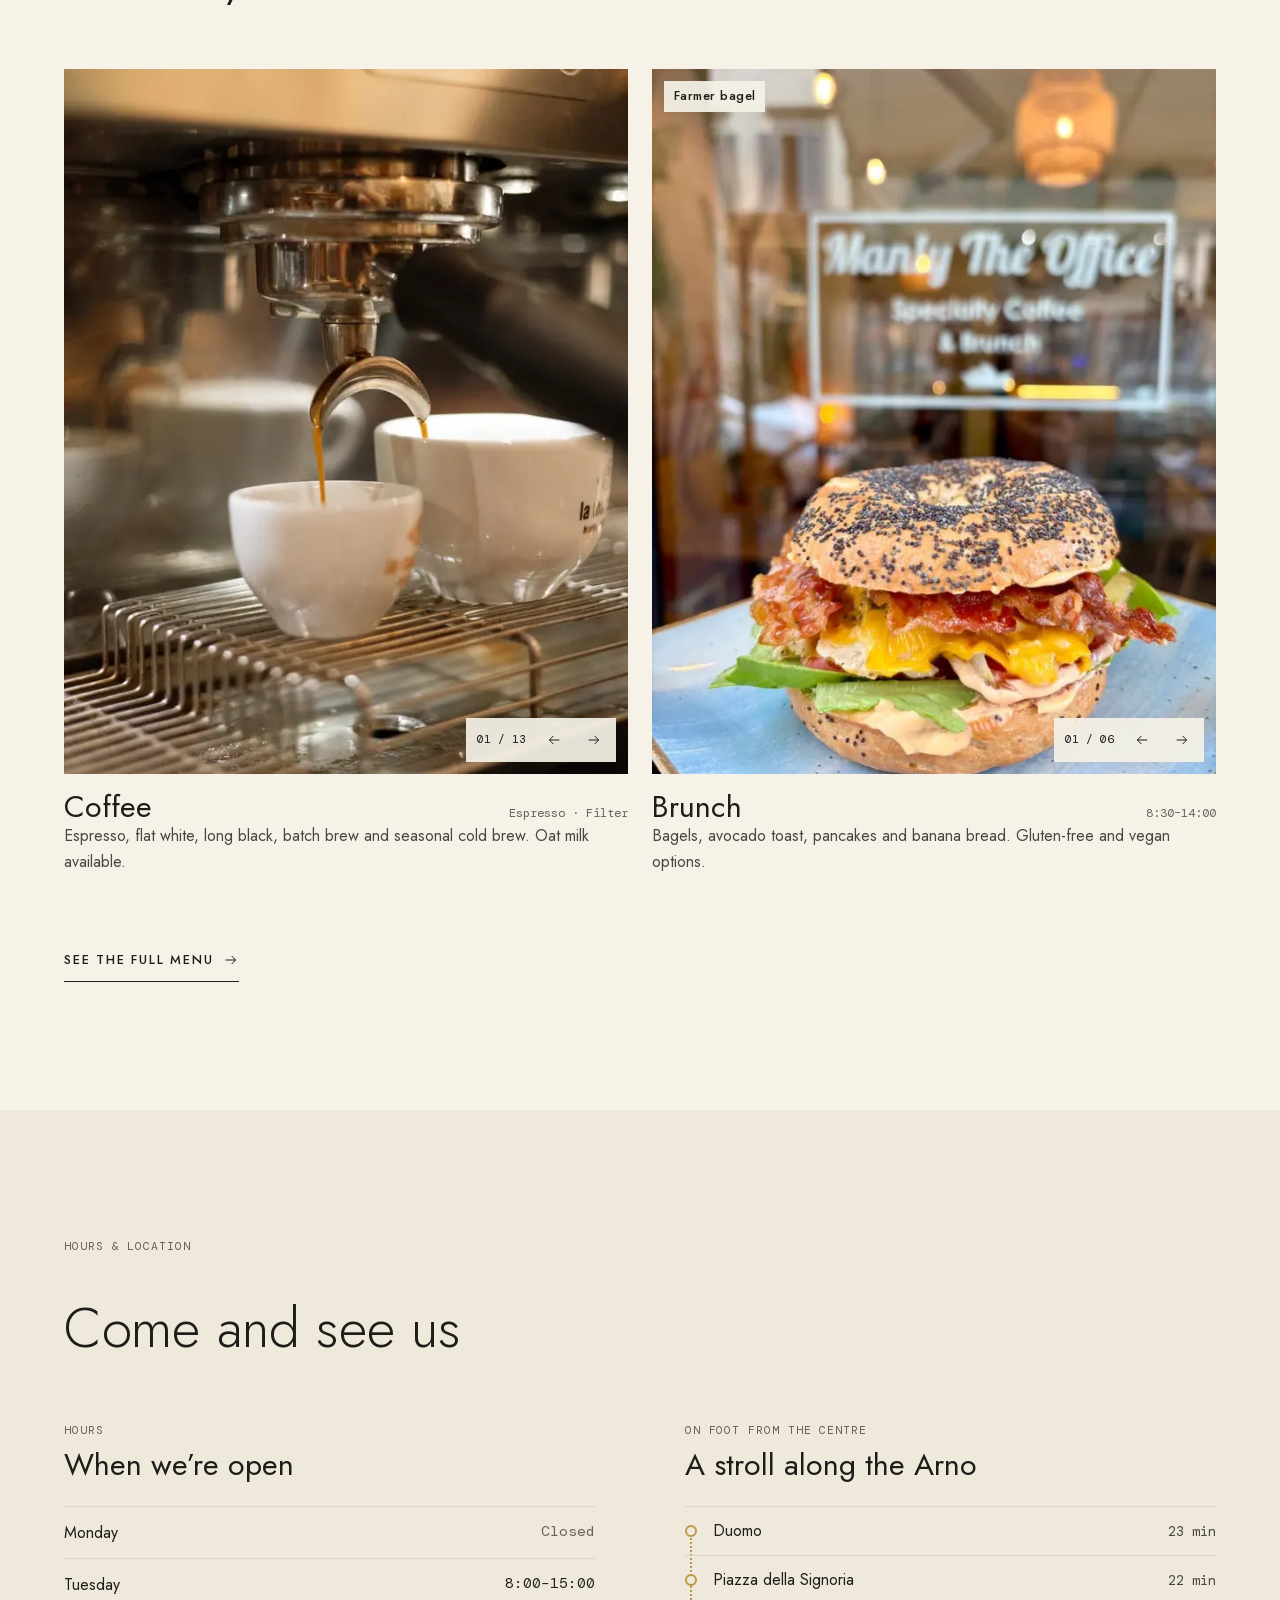
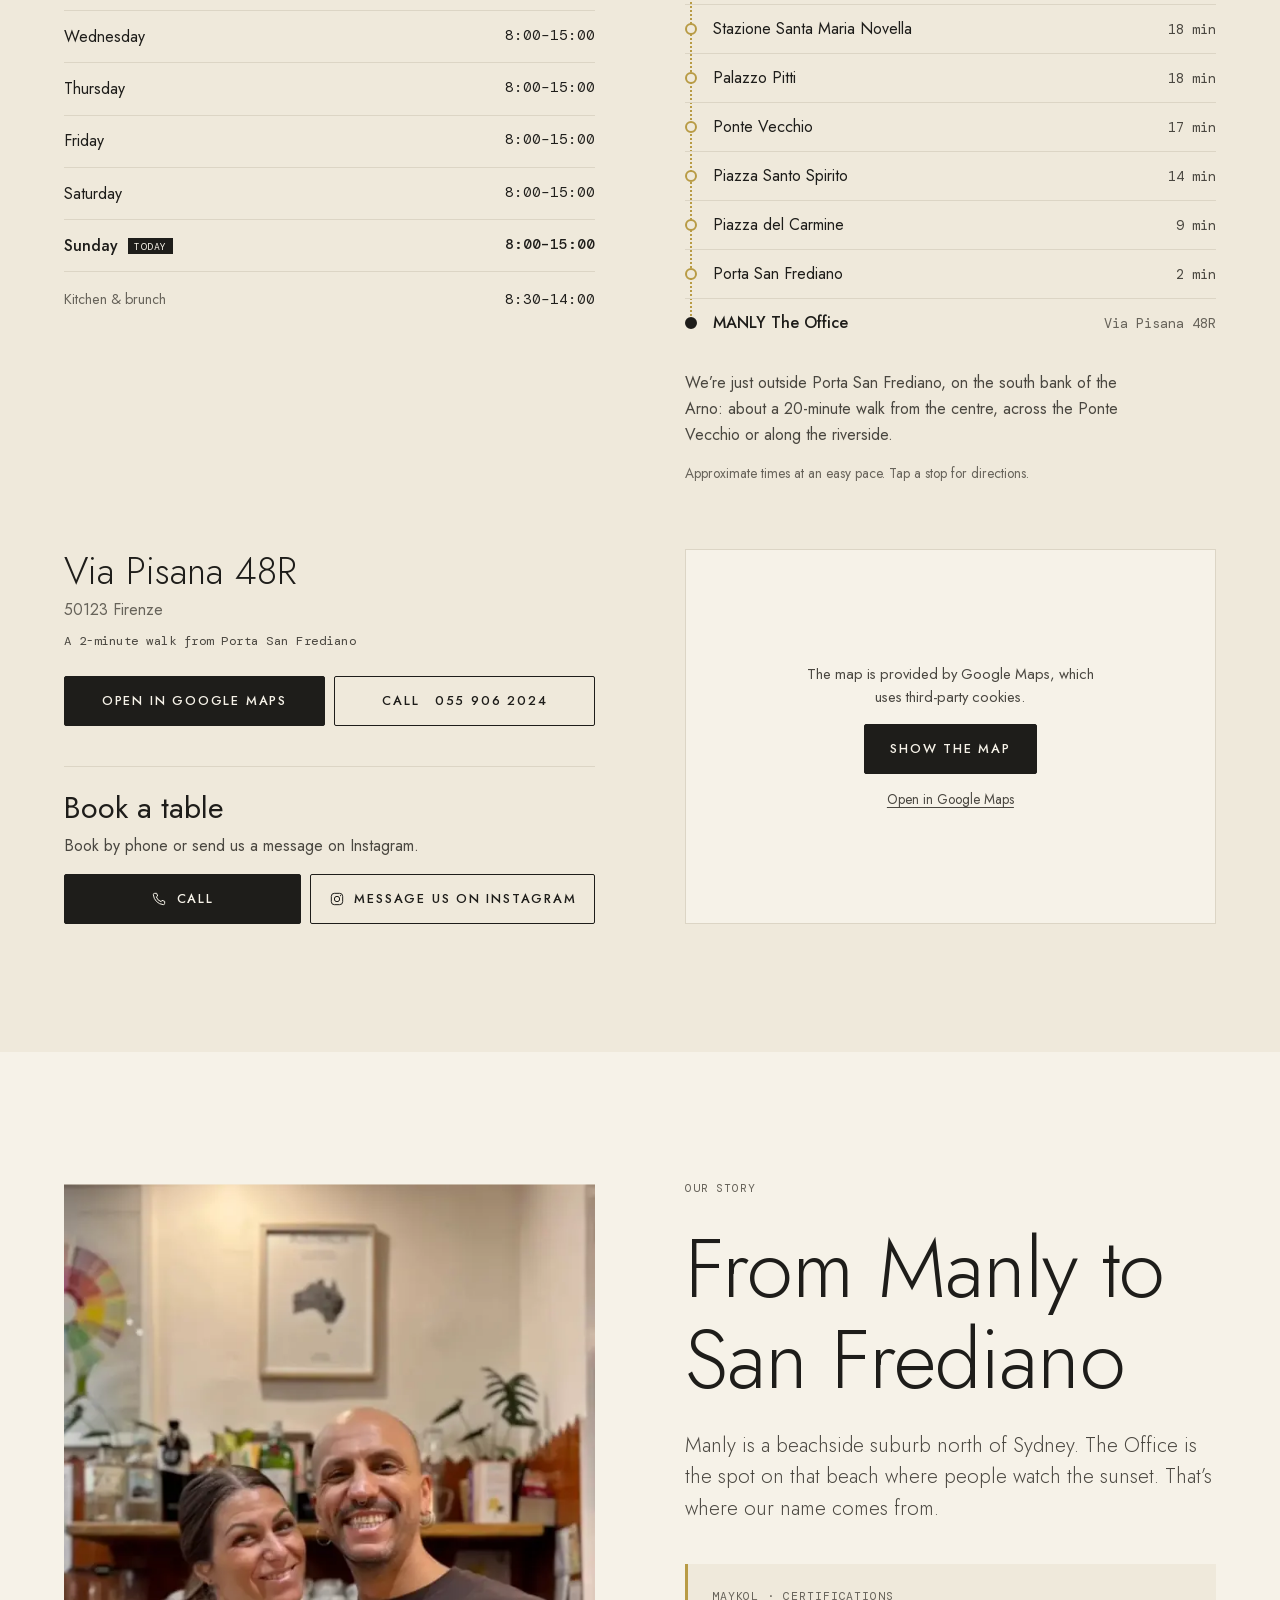
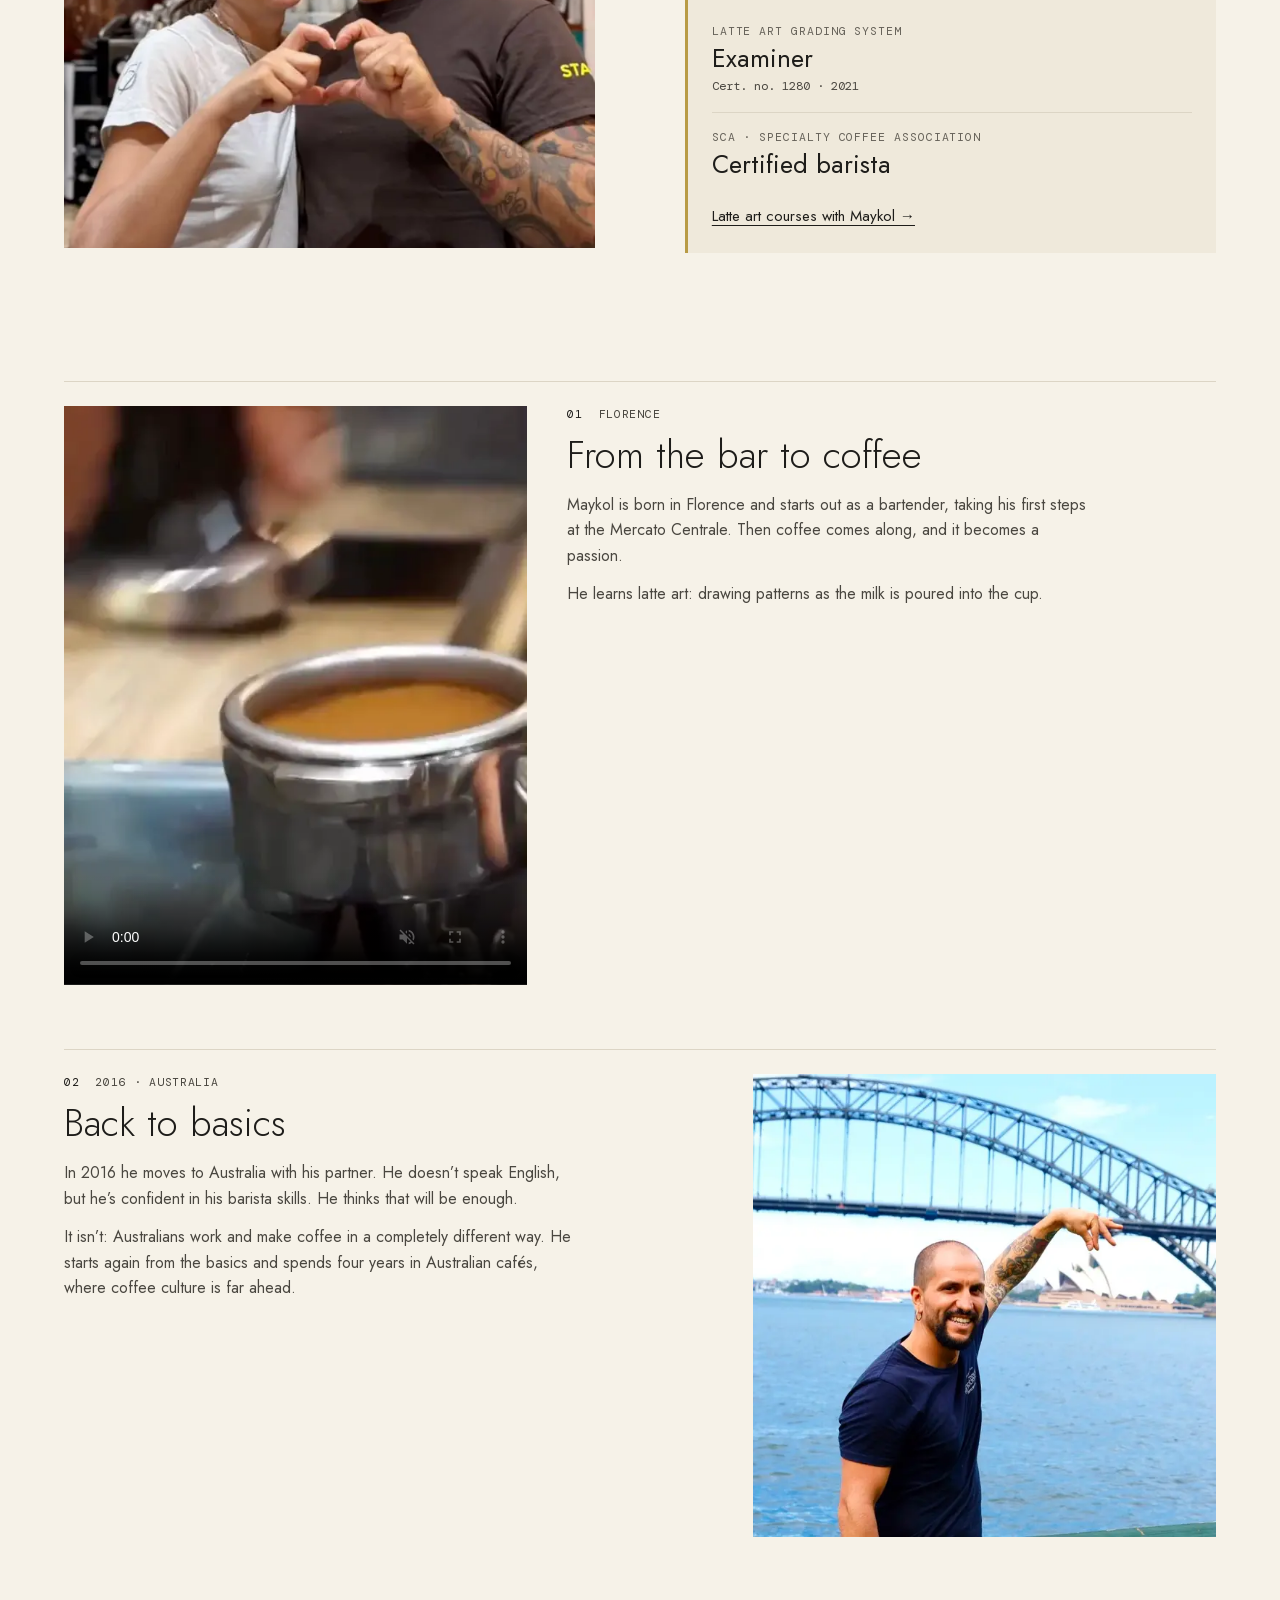
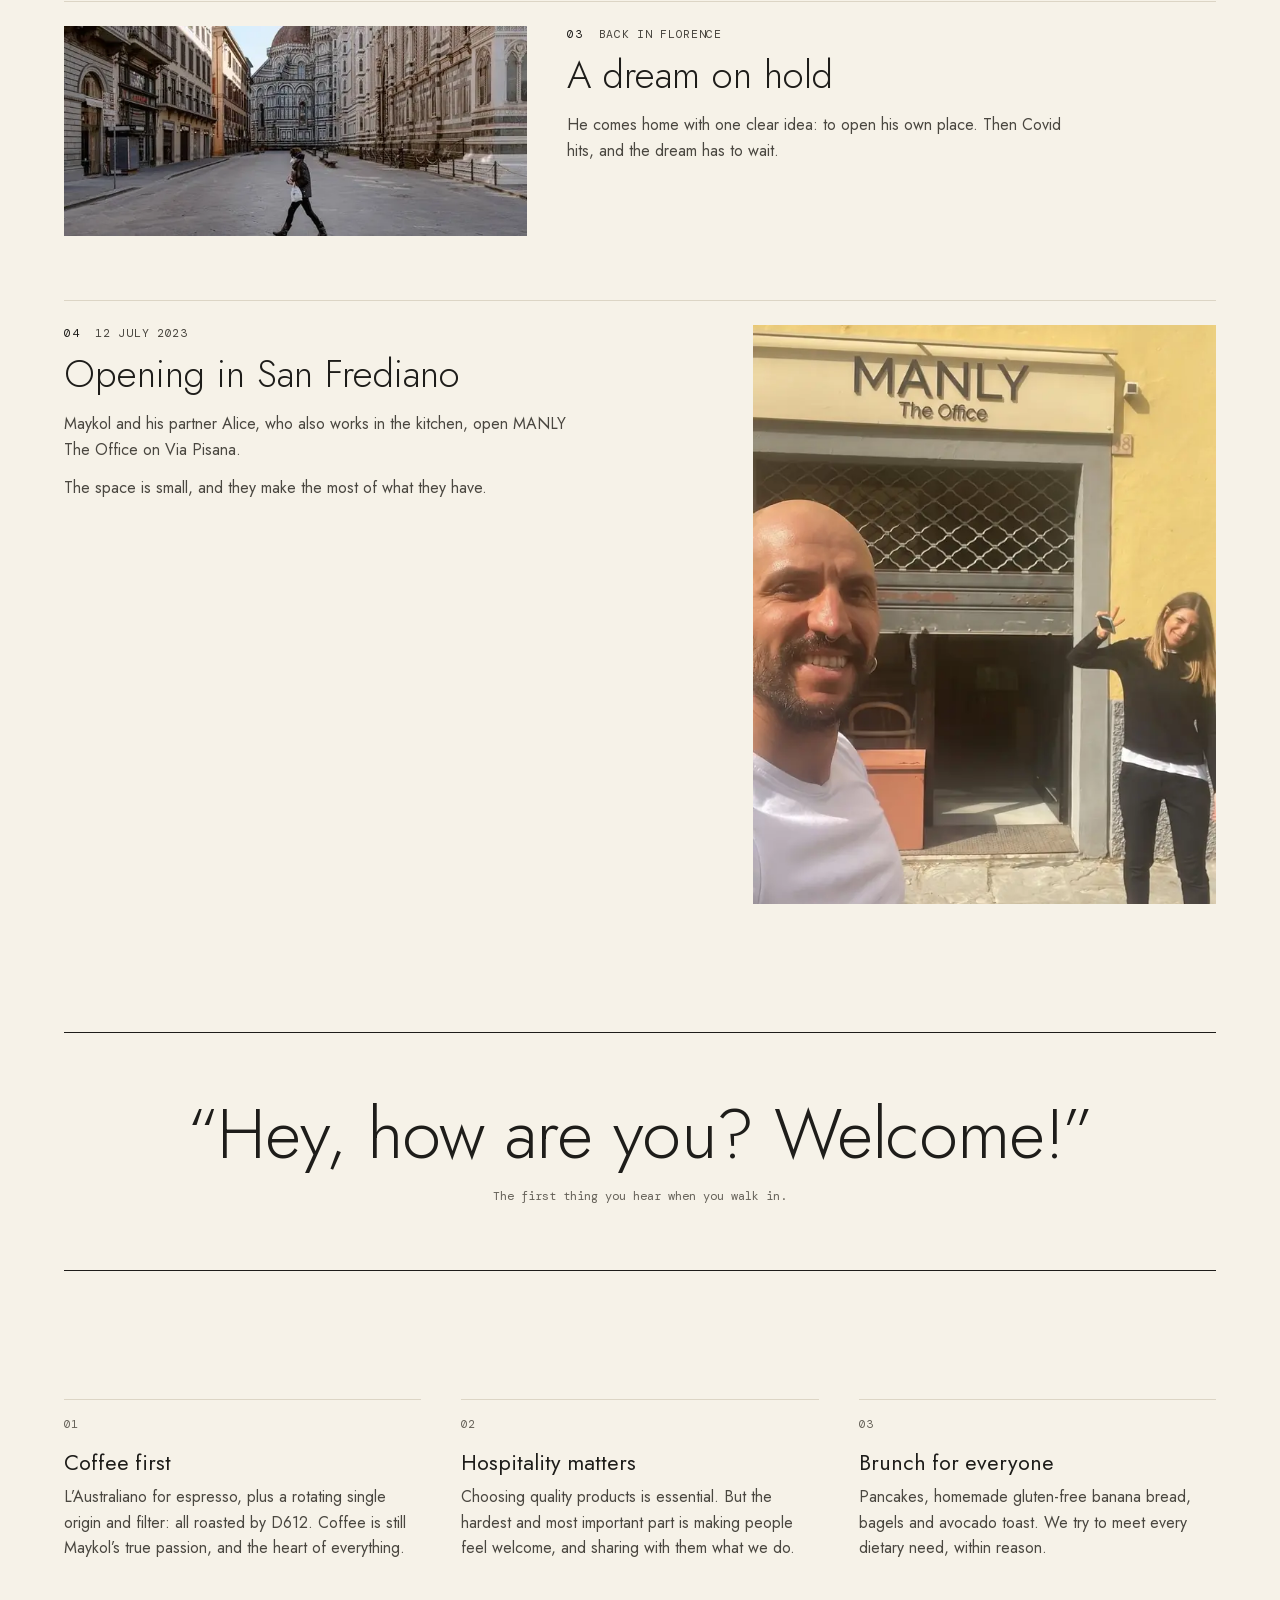
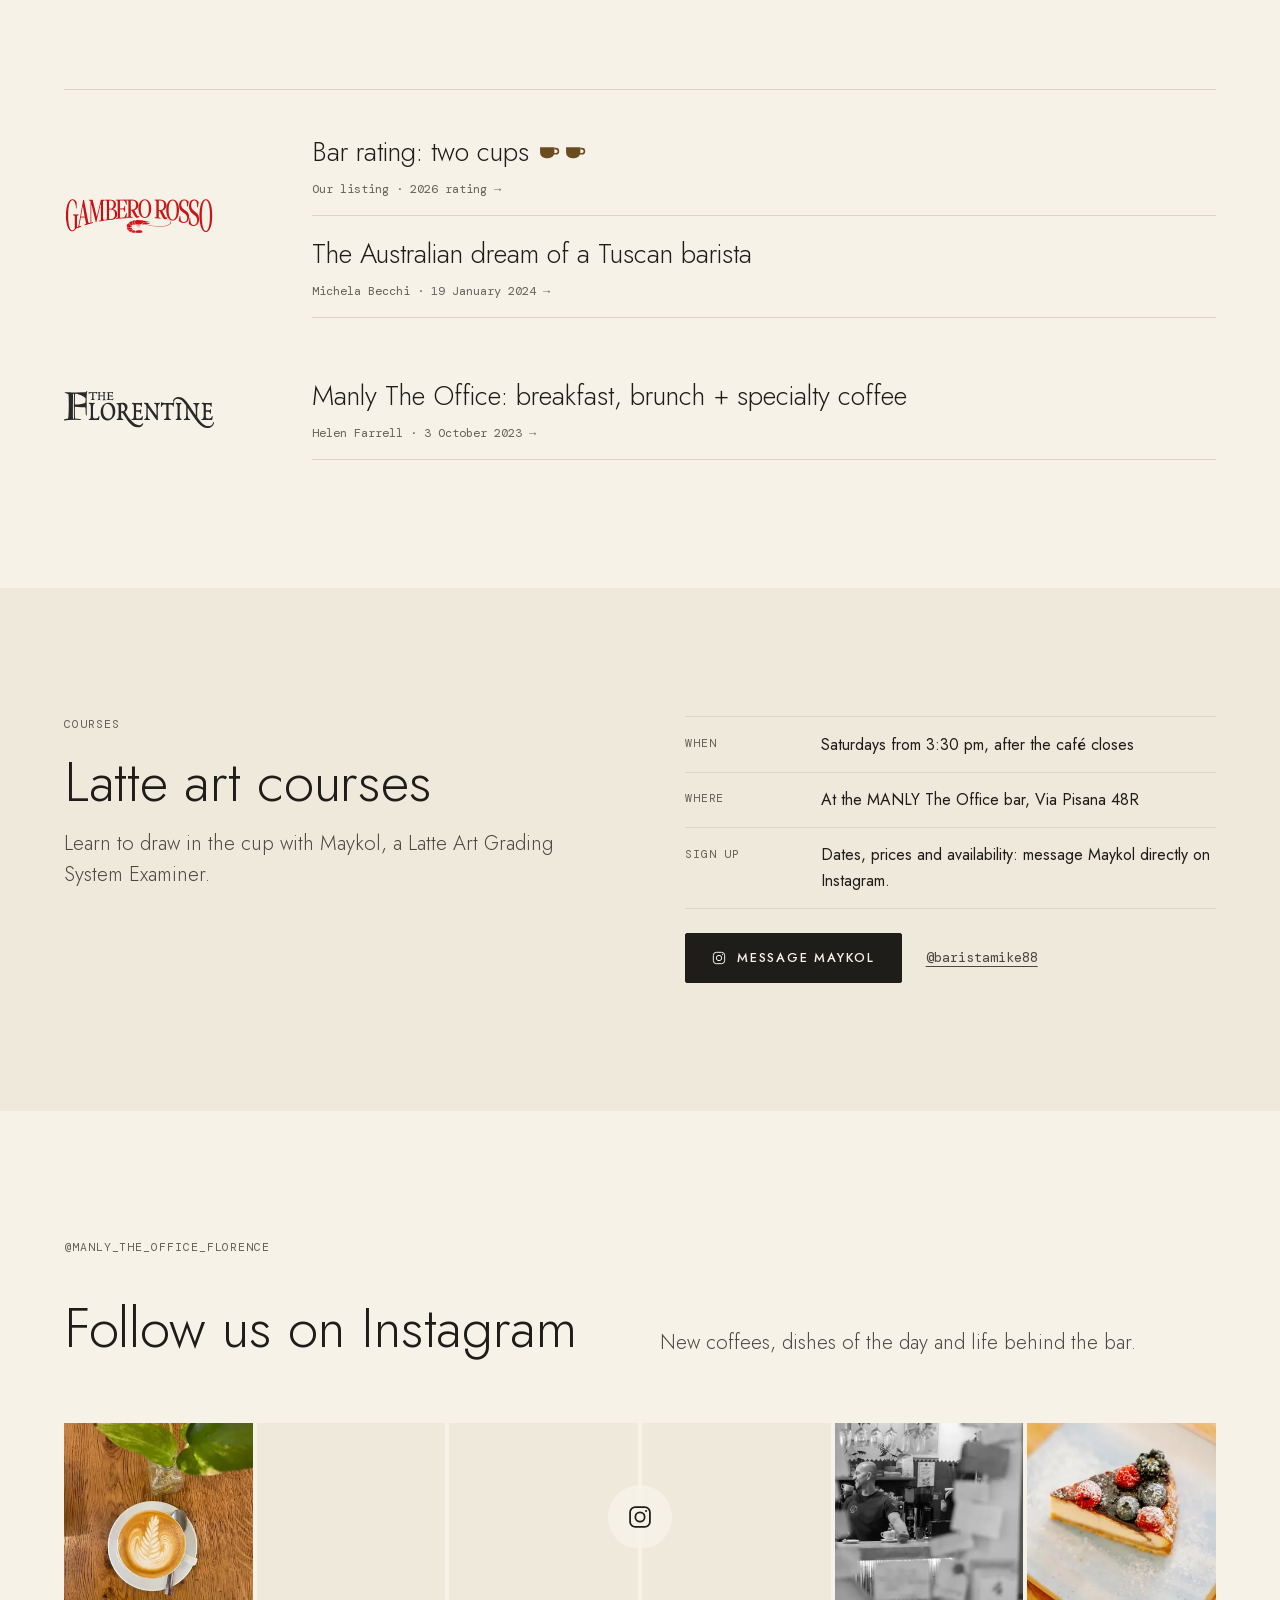
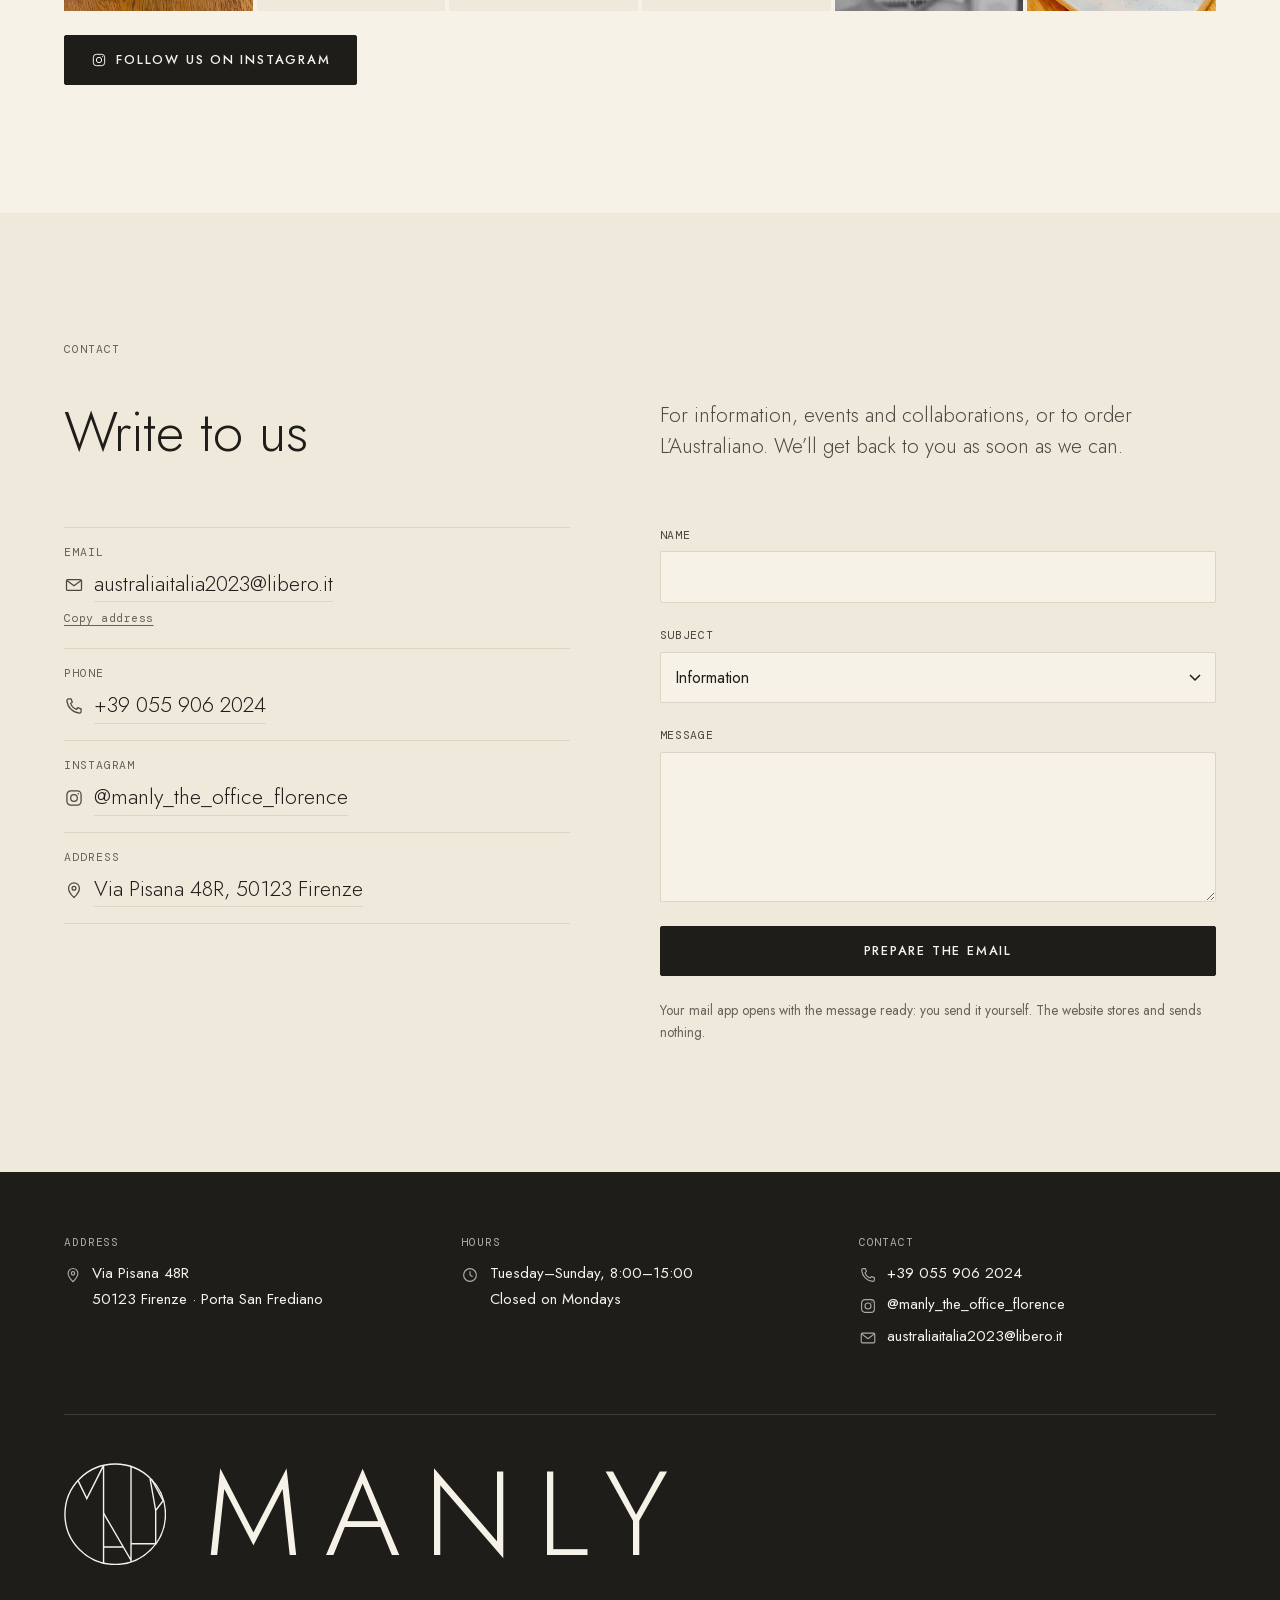
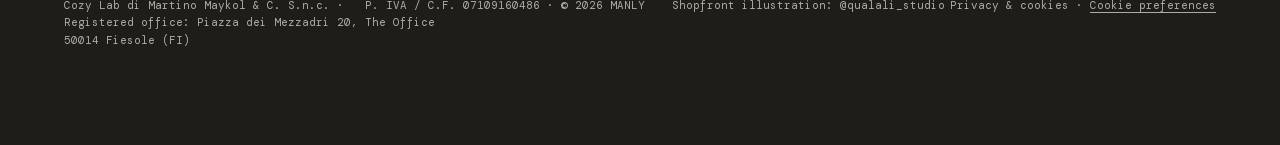
==== commit 75c06aac: "merge: develop en main (v1.22.0)" ====
--- a/index.html
+++ b/index.html
@@ -93,8 +93,8 @@
   <link rel="preconnect" href="https://docs.google.com" crossorigin>
   <link rel="preload" href="assets/fonts/jost-latin.woff2" as="font" type="font/woff2" crossorigin>
   <link rel="preload" as="image" type="image/webp" imagesrcset="img/acquerello-vidriera-320.webp 320w, img/acquerello-vidriera-480.webp 480w, img/acquerello-vidriera-640.webp 640w, img/acquerello-vidriera-828.webp 828w, img/acquerello-vidriera.webp 1008w" imagesizes="(min-width: 900px) 50vw, 100vw" fetchpriority="high">
-  <link rel="stylesheet" href="assets/site.css?v=202611121200">
-  <script src="assets/site.js?v=202611121200" defer></script>
+  <link rel="stylesheet" href="assets/site.css?v=202611251000">
+  <script src="assets/site.js?v=202611251000" defer></script>
 </head>
 <body data-page="home">
   <a class="skip-link" href="#contenuto" data-i18n="skip">Vai al contenuto</a>
@@ -169,6 +169,7 @@
         <li><a href="menu.html"><span data-i18n="nav.menu">Il menu</span></a></li>
         <li><a href="./#visita"><span data-i18n="nav.visit">Orari e indirizzo</span></a></li>
         <li><a href="./#storia"><span data-i18n="nav.story">La nostra storia</span></a></li>
+        <li data-corsi><a href="./#corsi"><span data-i18n="nav.courses">Corsi di latte art</span></a></li>
         <li><a href="./#instagram"><span>Instagram</span></a></li>
         <li><a href="./#contatti"><span data-i18n="nav.contact">Contatti</span></a></li>
       </ol>
@@ -579,6 +580,7 @@
                   <strong class="creds__role" data-i18n="creds.sca.role">Barista certificato</strong>
                 </li>
               </ul>
+              <a class="creds__link" href="#corsi" data-corsi data-i18n="creds.courses">Corsi di latte art con Maykol →</a>
             </aside>
           </div>
         </div>
@@ -687,6 +689,28 @@
       </div>
     </section>
 
+    <!-- Corsi di latte art con Maykol: si nascondono dalla planilla (Info → corsi = no) -->
+    <section class="section corsi" id="corsi" data-corsi aria-labelledby="corsi-title">
+      <div class="wrap corsi__grid">
+        <header class="corsi__head">
+          <p class="eyebrow" data-i18n="corsi.eyebrow">Corsi</p>
+          <h2 class="h-lg" id="corsi-title" data-i18n="corsi.title">Corsi di latte art</h2>
+          <p class="lead" data-i18n="corsi.lead">Impara a disegnare nella tazza con Maykol, Examiner del Latte Art Grading System.</p>
+        </header>
+        <div class="corsi__body">
+          <dl class="corsi__specs">
+            <div><dt data-i18n="corsi.whenLabel">Quando</dt><dd data-i18n="corsi.when">Il sabato dalle 15:30, dopo la chiusura del bar</dd></div>
+            <div><dt data-i18n="corsi.whereLabel">Dove</dt><dd data-i18n="corsi.where">Al banco di MANLY The Office, Via Pisana 48R</dd></div>
+            <div><dt data-i18n="corsi.infoLabel">Iscrizioni</dt><dd data-i18n="corsi.info">Date, costi e posti disponibili: scrivi direttamente a Maykol su Instagram.</dd></div>
+          </dl>
+          <div class="corsi__actions">
+            <a class="btn" href="#" data-href="mikeDm" target="_blank" rel="noopener"><svg aria-hidden="true"><use href="#i-instagram"/></svg><span data-i18n="corsi.cta">Scrivi a Maykol</span></a>
+            <a class="corsi__handle" href="#" data-href="mikeIg" target="_blank" rel="noopener" translate="no">@baristamike88</a>
+          </div>
+        </div>
+      </div>
+    </section>
+
     <!-- Instagram: bloque fijo que lleva al perfil (sin embeds: no se desactualiza y no pone cookies) -->
     <section class="section ig" id="instagram" aria-labelledby="ig-title">
       <div class="wrap">
--- a/assets/site.css
+++ b/assets/site.css
@@ -407,6 +407,8 @@
 .drawer.is-open .drawer__nav li:nth-child(4) { transition-delay: .15s; }
 .drawer.is-open .drawer__nav li:nth-child(5) { transition-delay: .2s; }
 .drawer.is-open .drawer__nav li:nth-child(6) { transition-delay: .25s; }
+.drawer.is-open .drawer__nav li:nth-child(7) { transition-delay: .3s; }
+.drawer.is-open .drawer__nav li:nth-child(8) { transition-delay: .35s; }
 
 .drawer__info {
   display: grid;
@@ -961,6 +963,24 @@
 .creds__org { font-family: var(--mono); font-size: 0.72rem; letter-spacing: 0.08em; text-transform: uppercase; color: var(--muted); }
 .creds__role { font-size: clamp(1.25rem, 1.05rem + 0.8vw, 1.6rem); font-weight: 400; line-height: 1.2; }
 .creds__meta { font-family: var(--mono); font-size: 0.75rem; color: var(--ink-2); }
+.creds__link { justify-self: start; margin-top: var(--space-1); font-size: 0.95rem; color: var(--ink); text-underline-offset: 4px; }
+[data-corsi][hidden] { display: none !important; }
+
+/* ===== Corsi di latte art ===== */
+.corsi { background: var(--paper-2); }
+.corsi__grid { display: grid; gap: var(--space-4); }
+.corsi__head { display: grid; gap: var(--space-2); align-content: start; }
+.corsi__head .lead { max-width: 44ch; }
+.corsi__body { display: grid; gap: var(--space-3); }
+.corsi__specs { margin: 0; border-top: 1px solid var(--line); }
+.corsi__specs > div { display: grid; grid-template-columns: 7.5rem minmax(0, 1fr); gap: var(--space-2); padding: 0.9rem 0; border-bottom: 1px solid var(--line); }
+.corsi__specs dt { font-family: var(--mono); font-size: 0.72rem; letter-spacing: 0.08em; text-transform: uppercase; color: var(--muted); padding-top: 0.2rem; }
+.corsi__specs dd { margin: 0; }
+.corsi__actions { display: flex; flex-wrap: wrap; align-items: center; gap: var(--space-2) var(--space-3); }
+.corsi__handle { font-family: var(--mono); font-size: 0.85rem; color: var(--ink-2); text-underline-offset: 4px; }
+@media (min-width: 900px) {
+  .corsi__grid { grid-template-columns: repeat(2, minmax(0, 1fr)); gap: clamp(3rem, 7vw, 7rem); }
+}
 @media (min-width: 900px) {
   .story__intro { grid-template-columns: 1fr 1fr; gap: clamp(3rem, 7vw, 7rem); align-items: center; }
 }
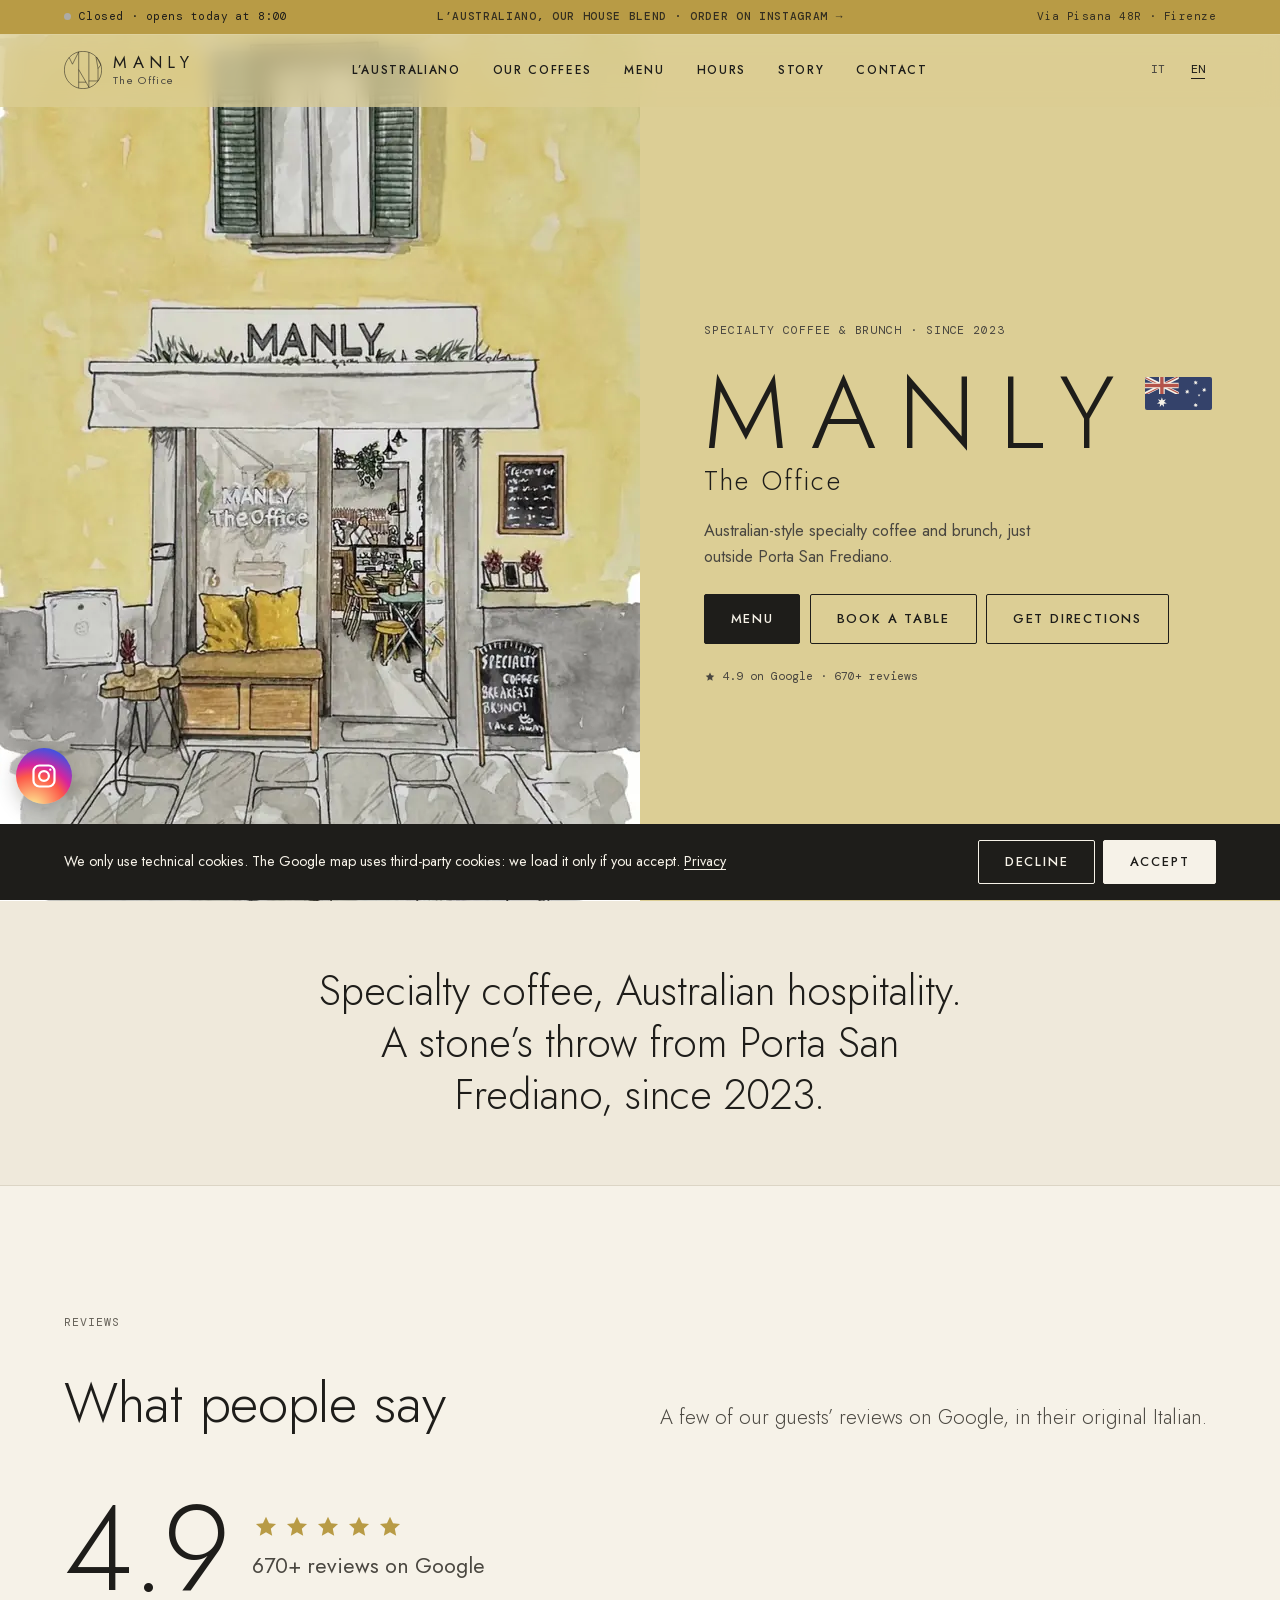
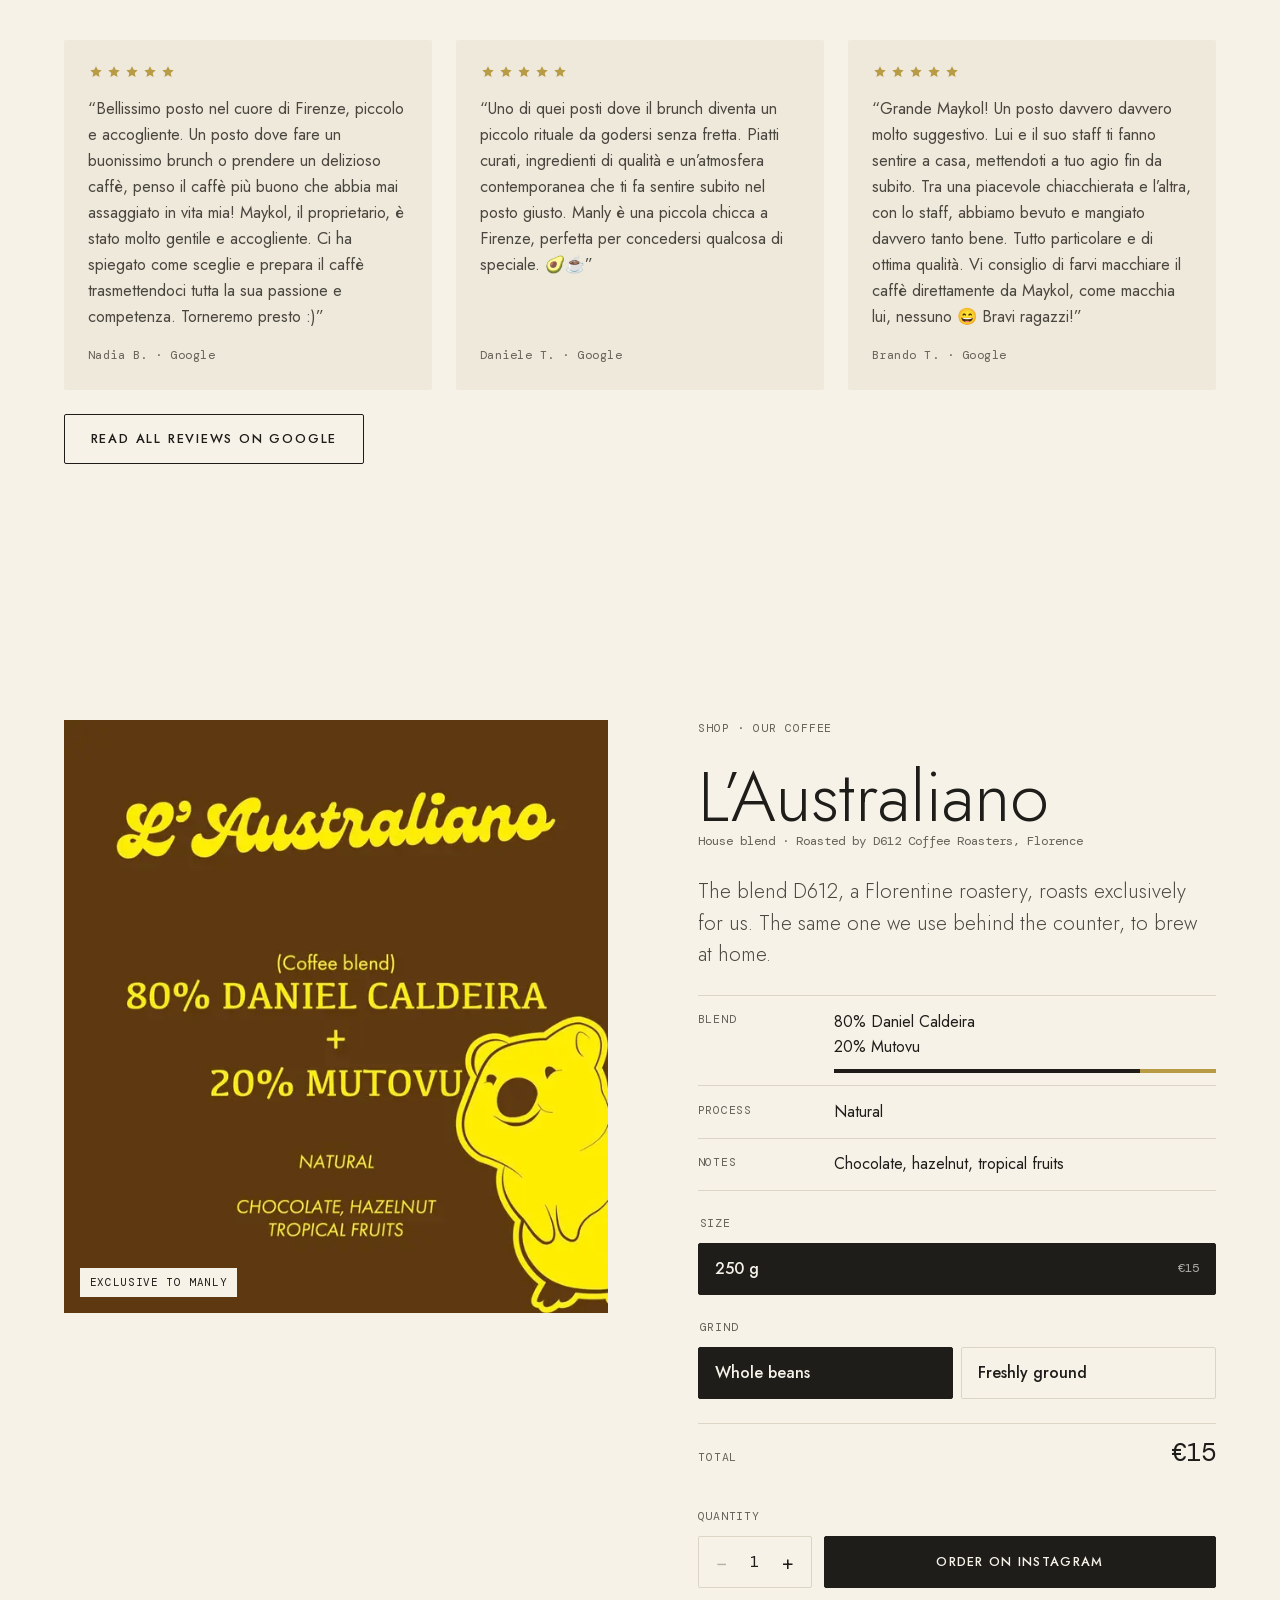
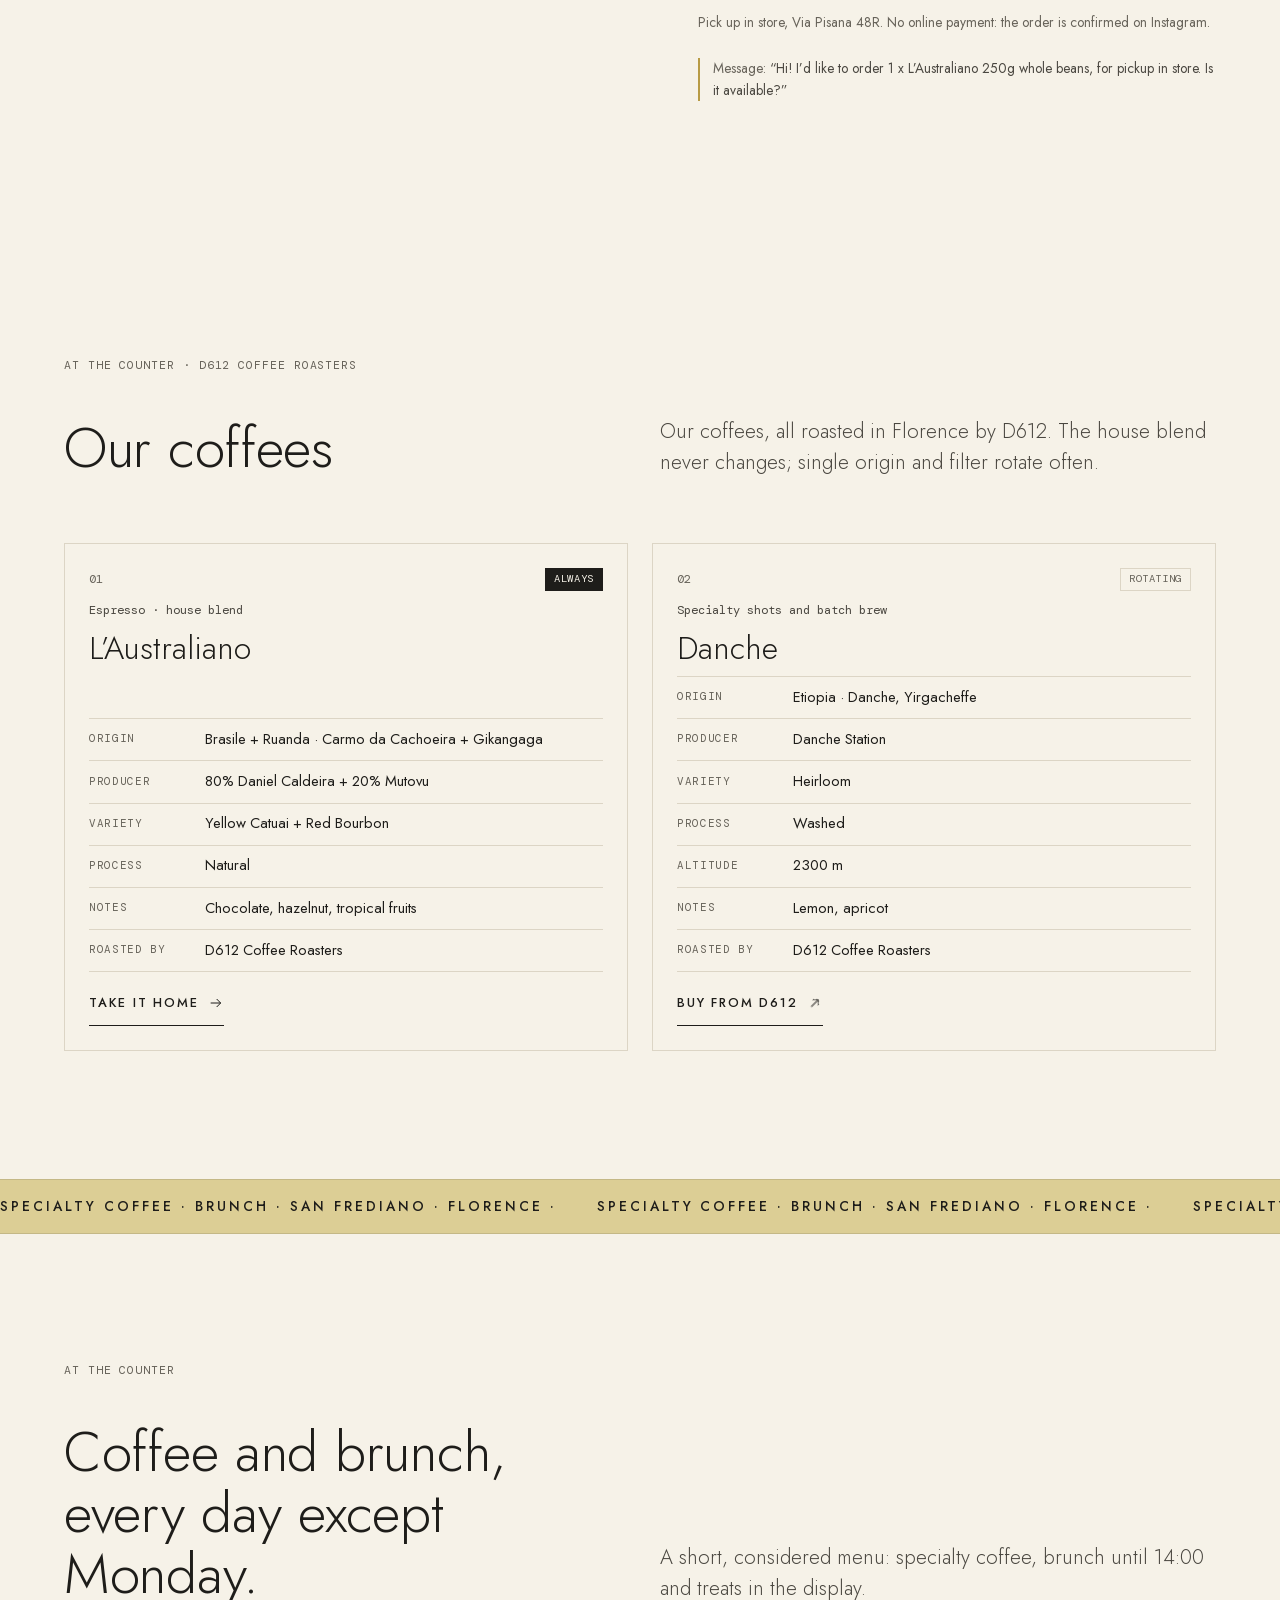
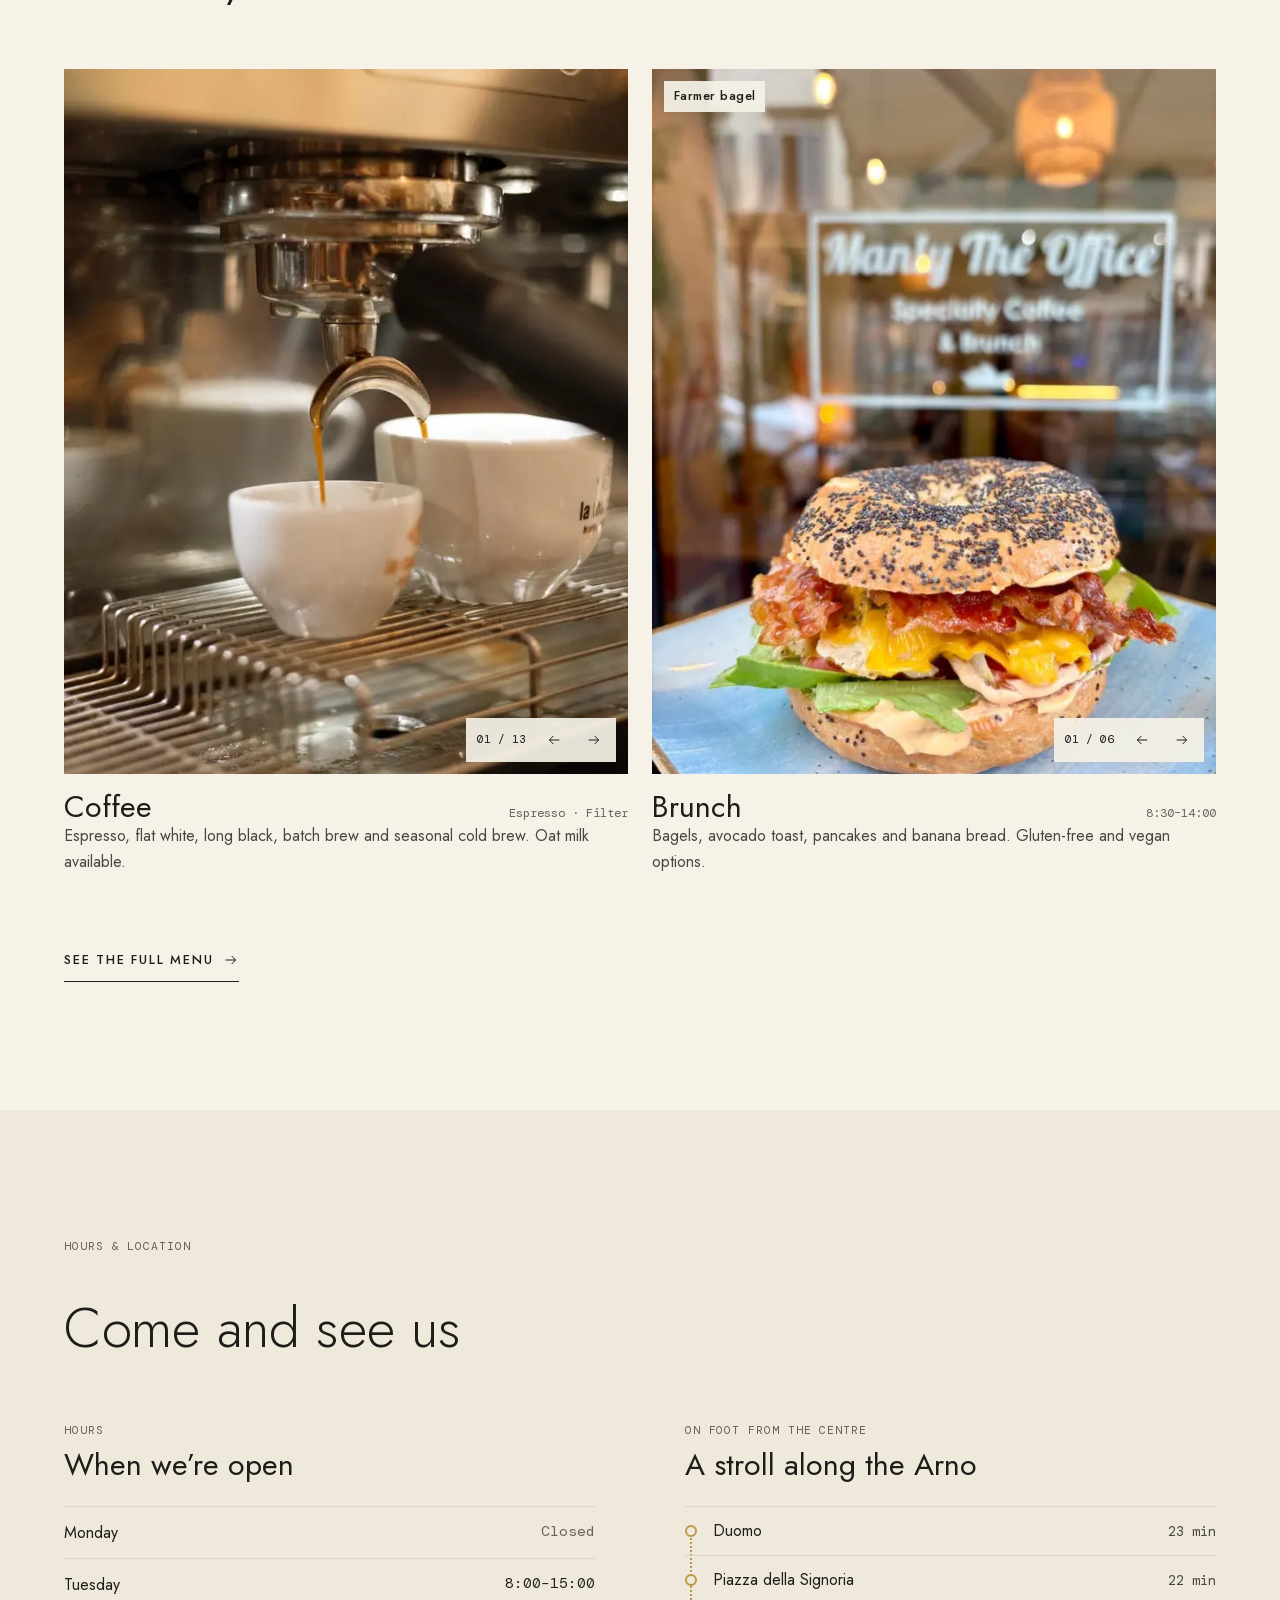
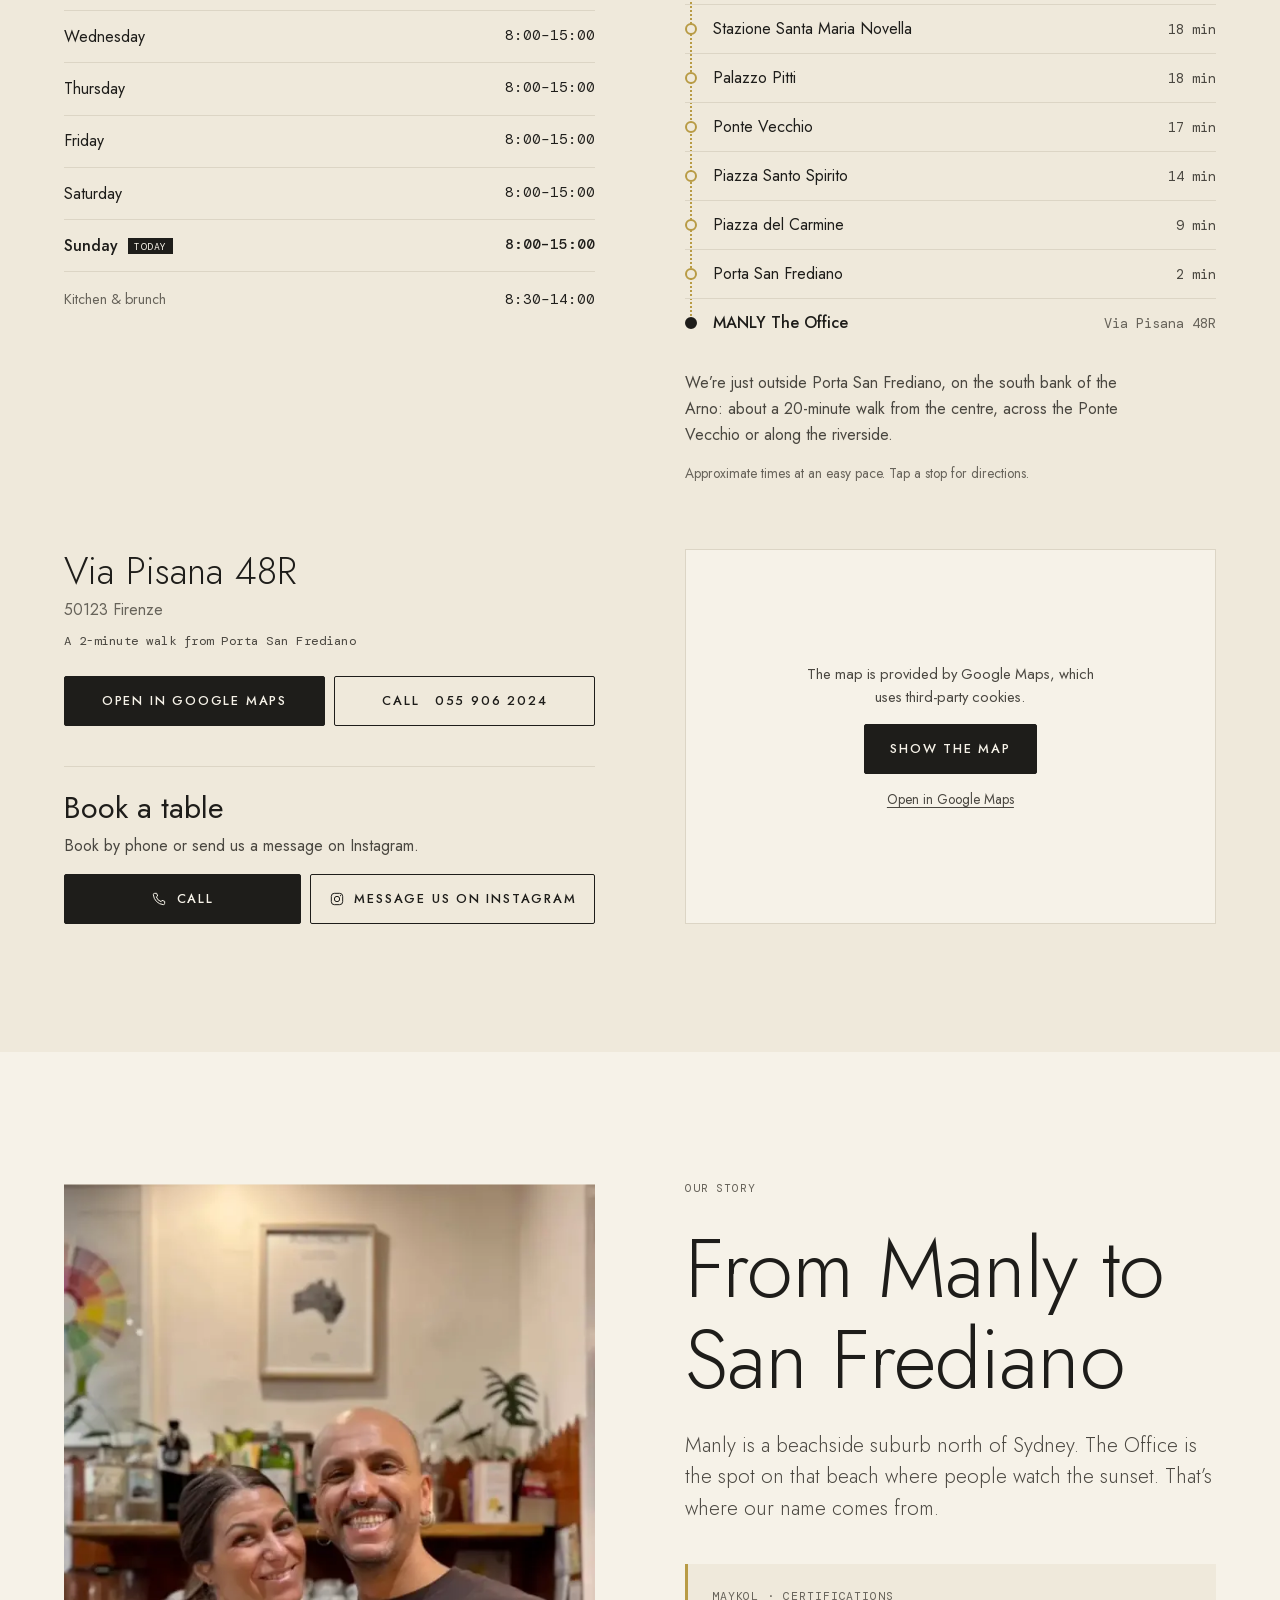
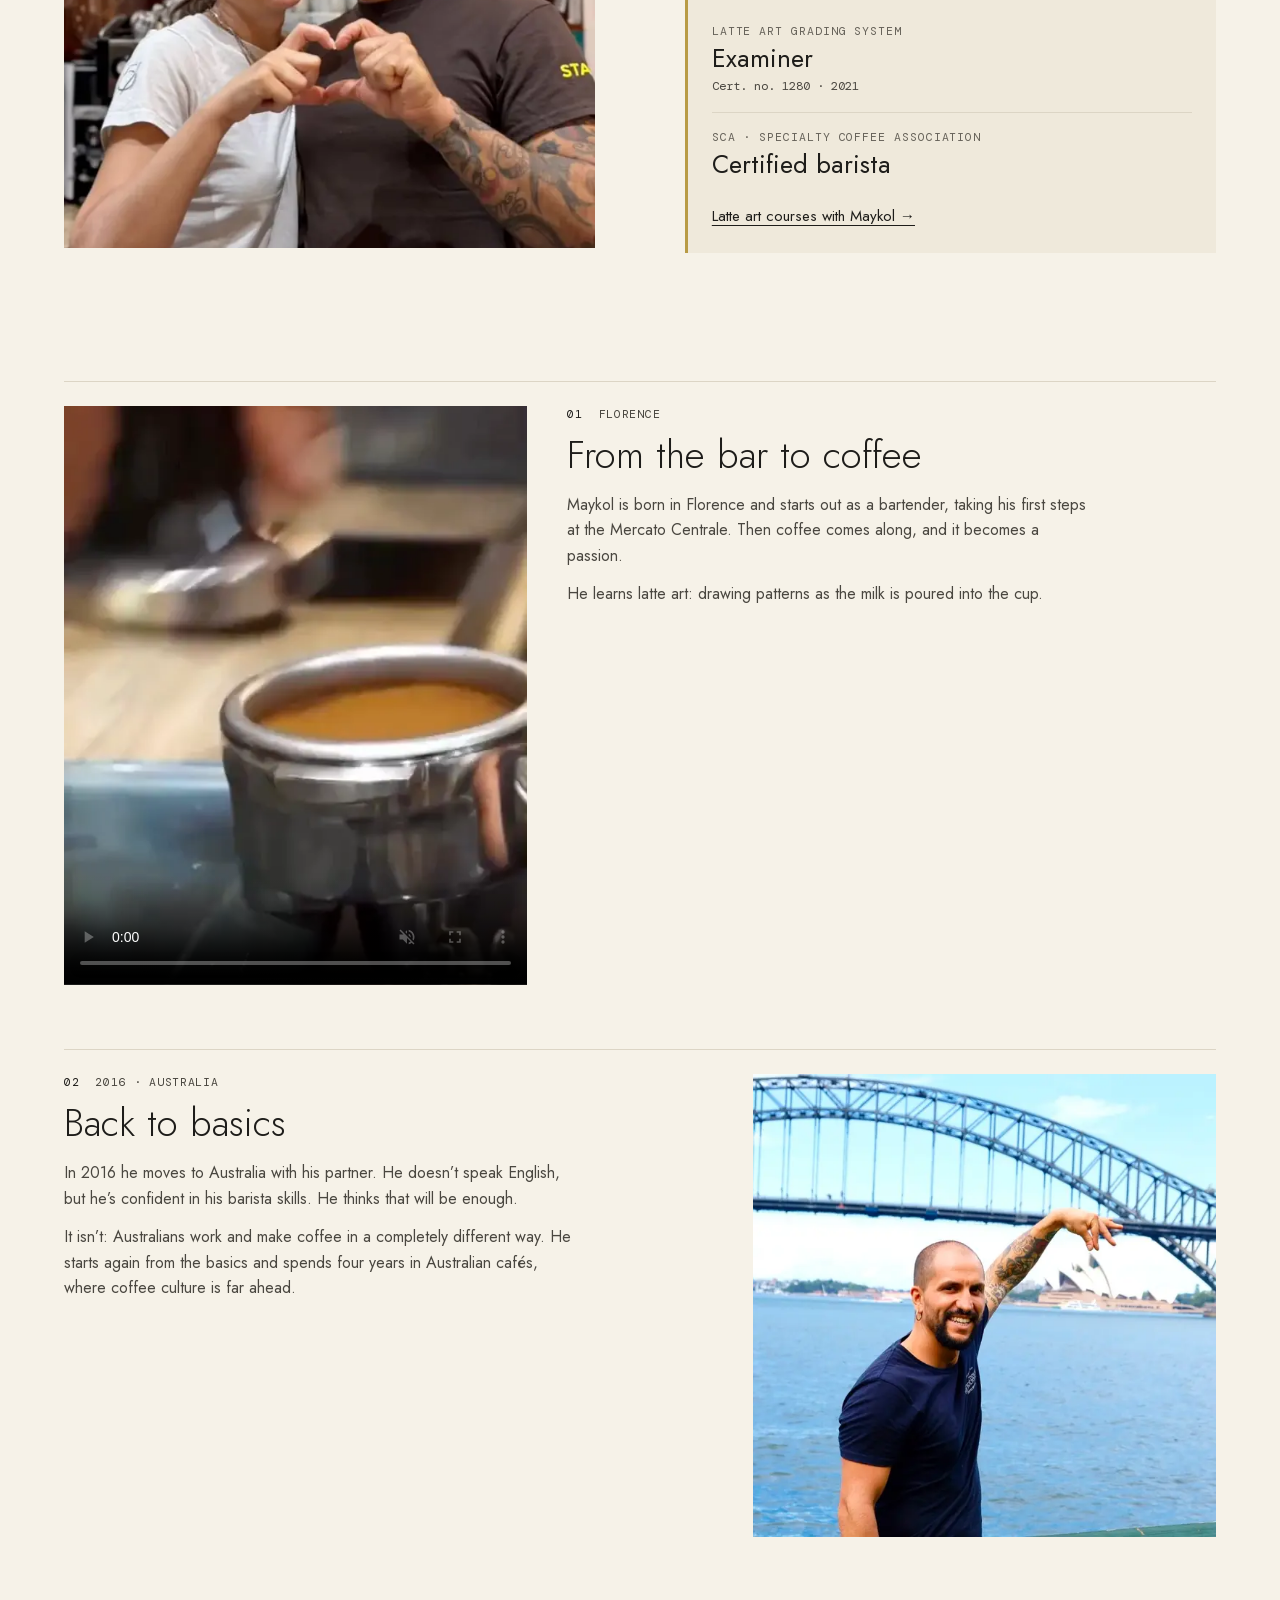
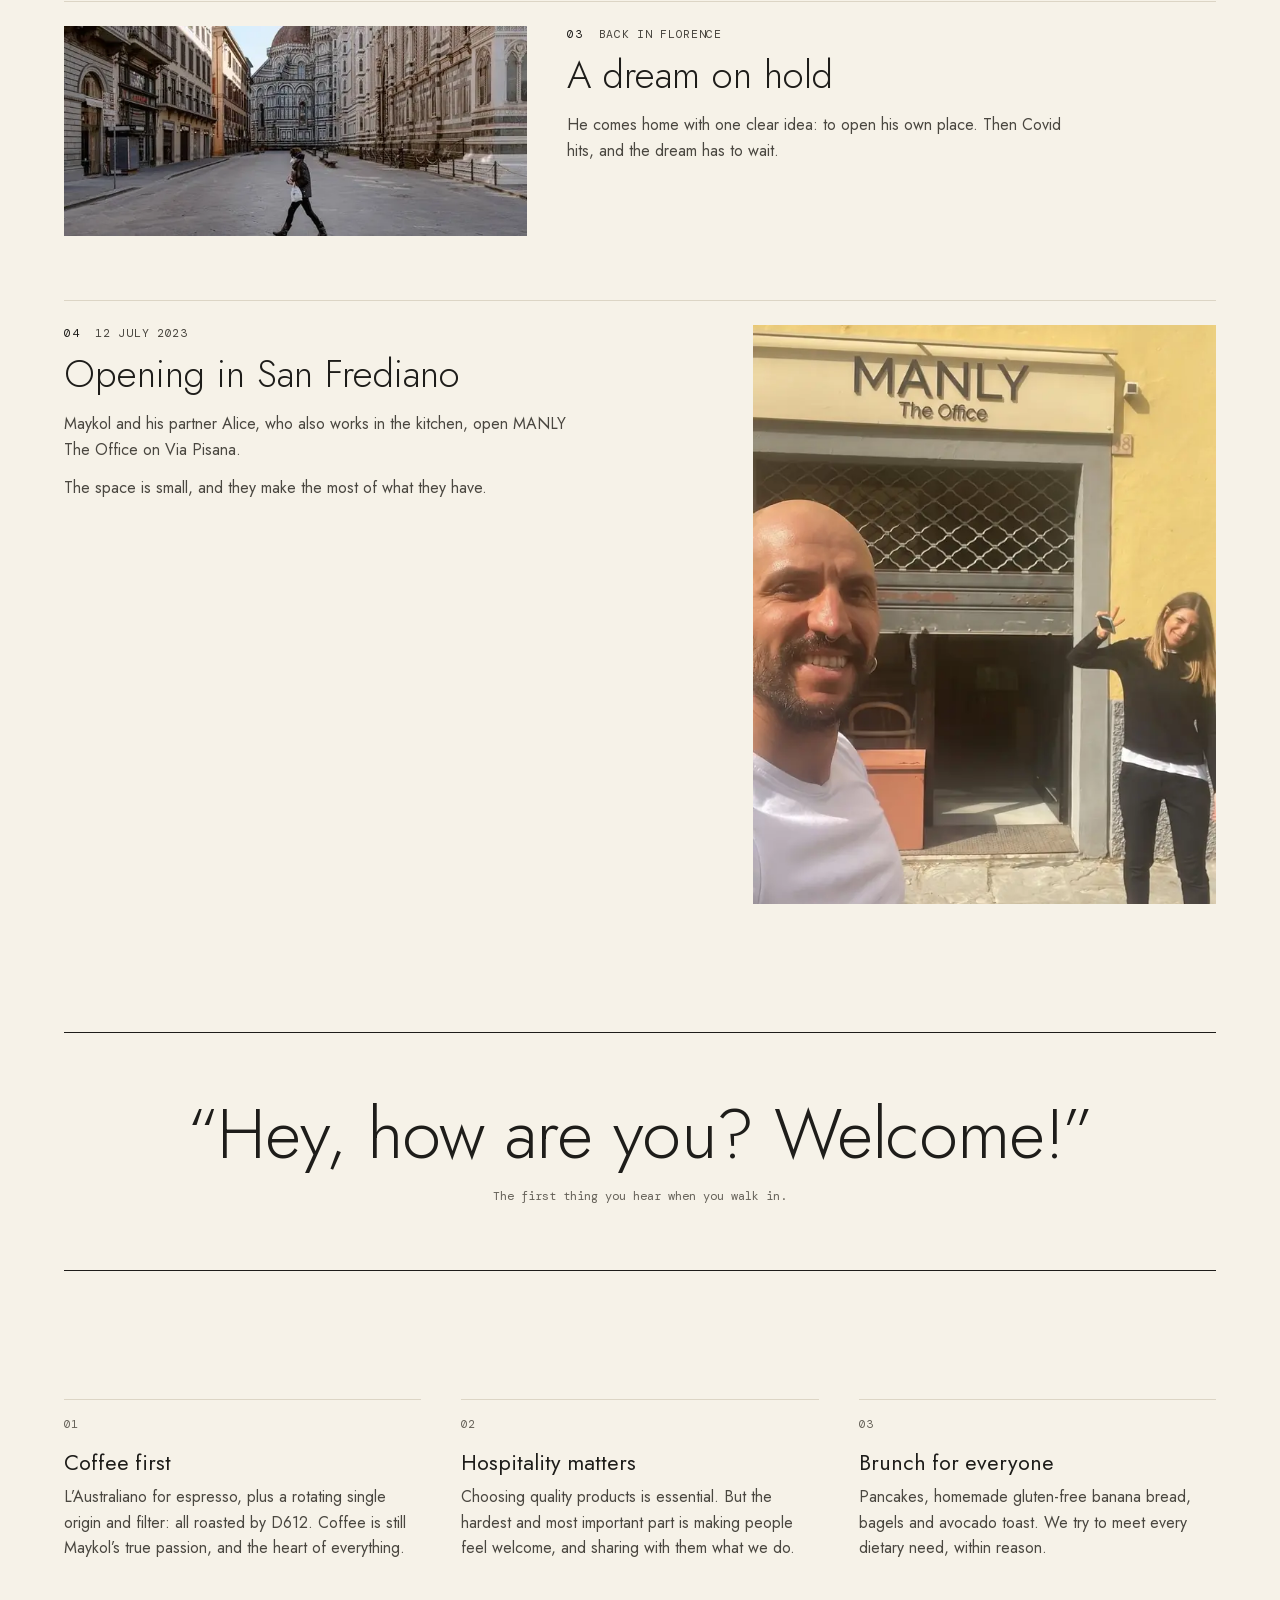
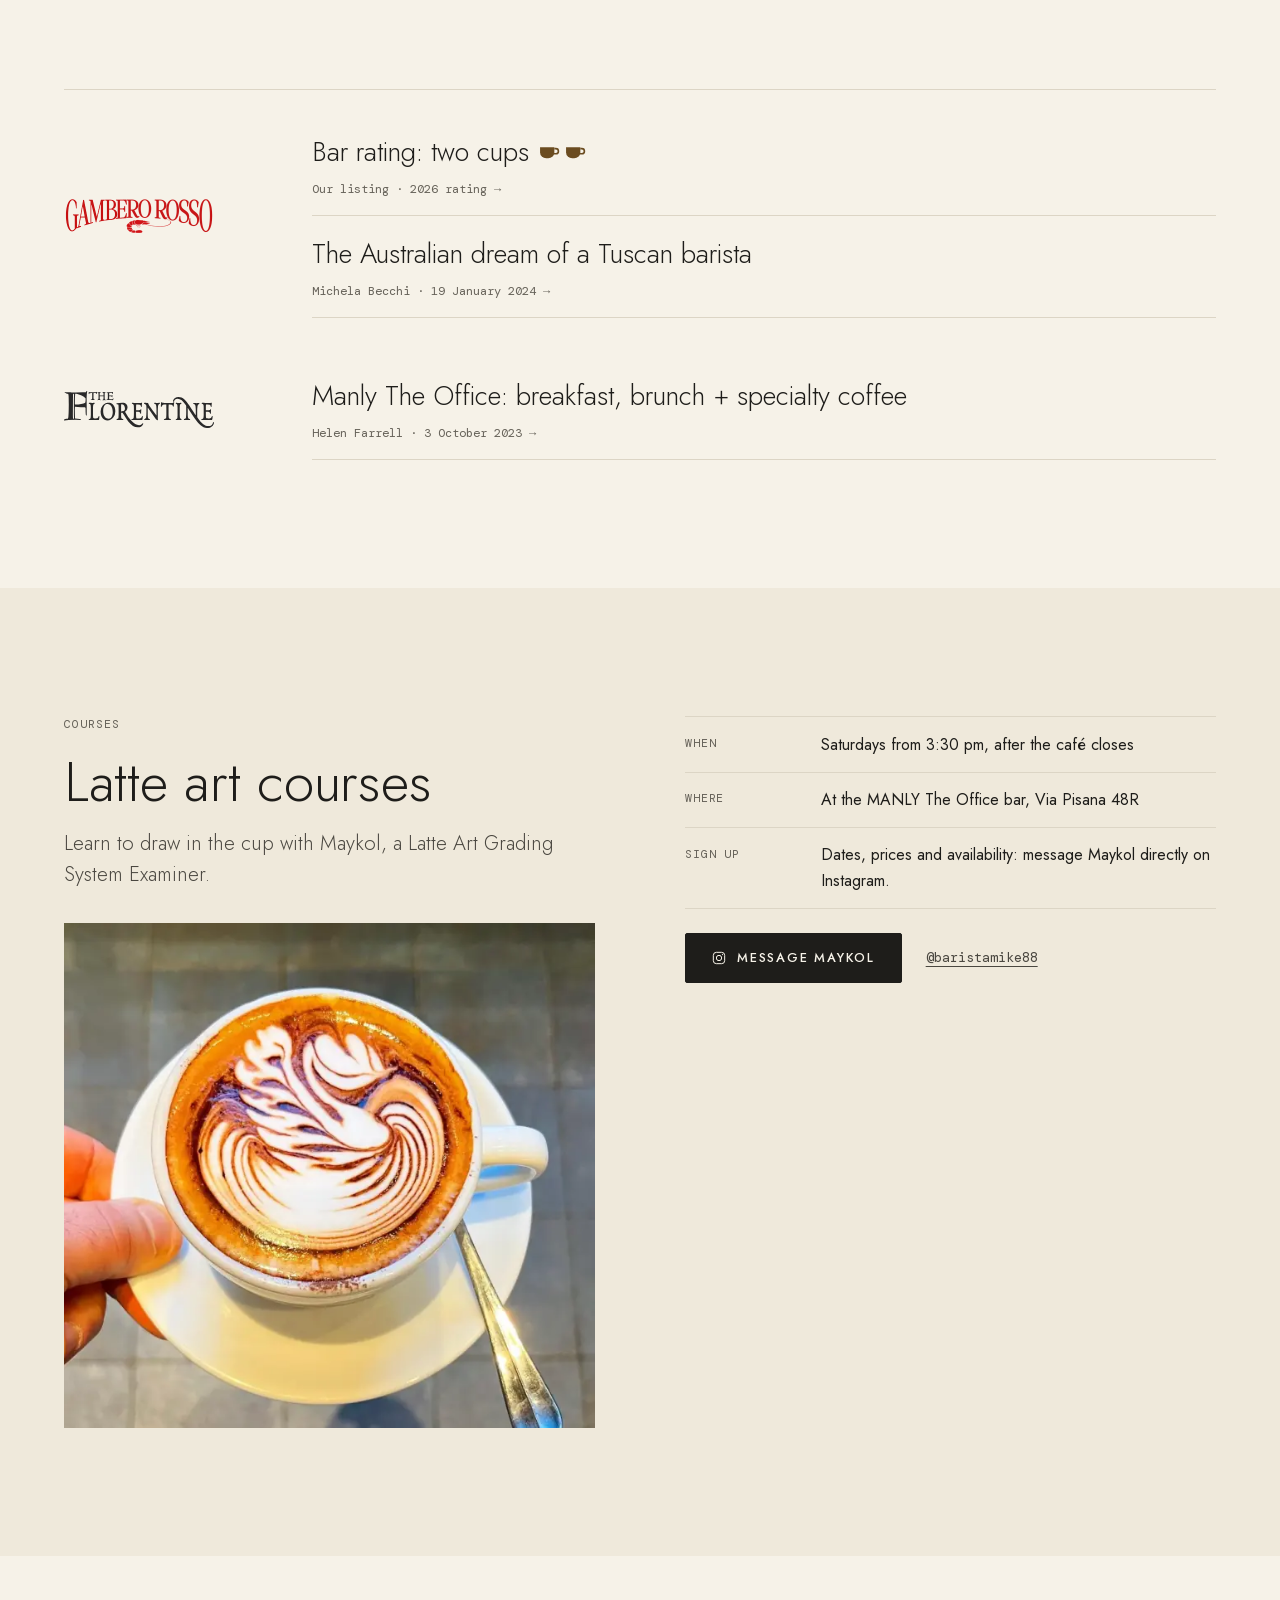
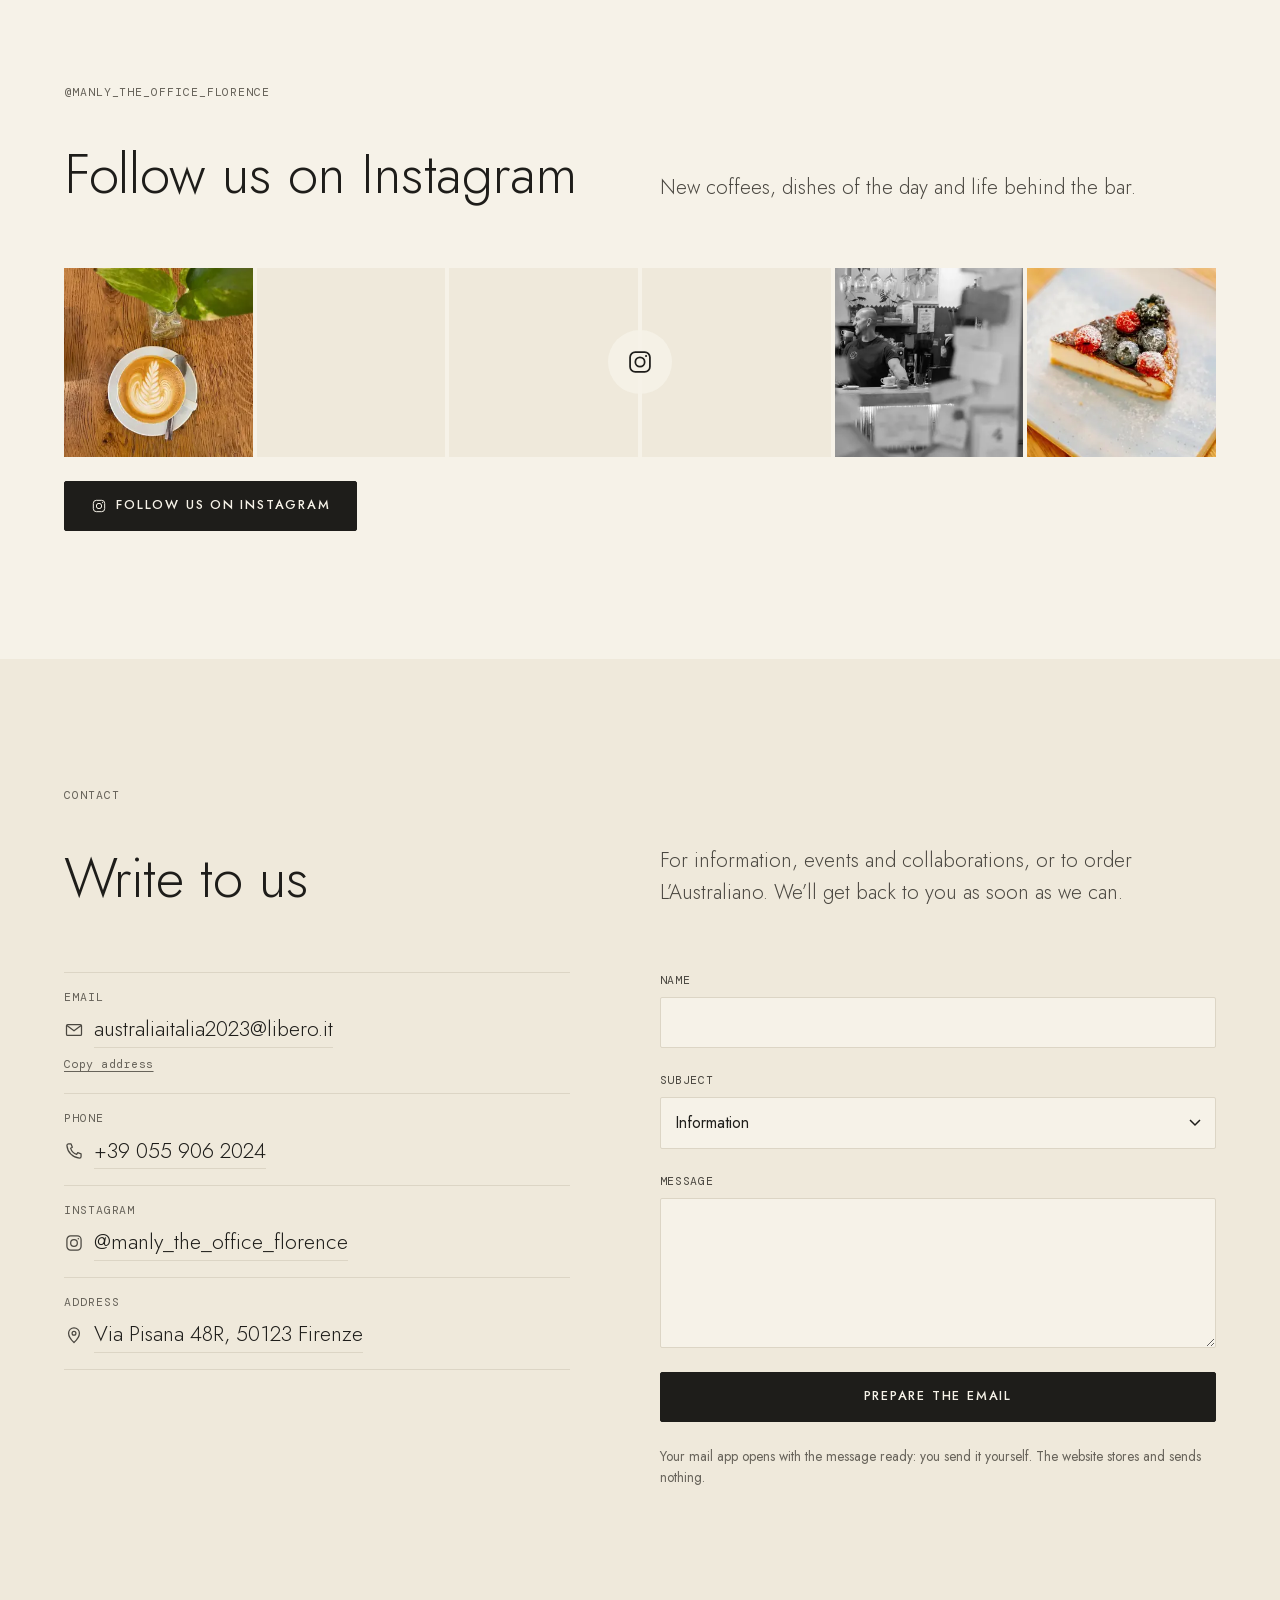
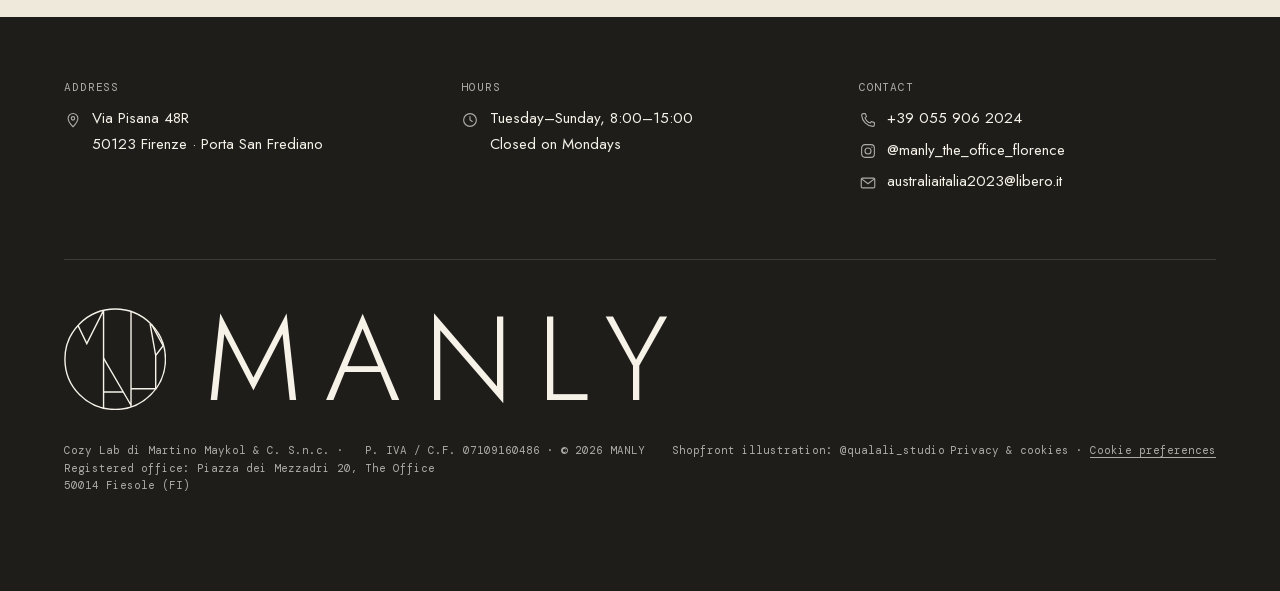
==== commit dc87315c: "merge: develop en main (v1.22.1)" ====
--- a/index.html
+++ b/index.html
@@ -93,8 +93,8 @@
   <link rel="preconnect" href="https://docs.google.com" crossorigin>
   <link rel="preload" href="assets/fonts/jost-latin.woff2" as="font" type="font/woff2" crossorigin>
   <link rel="preload" as="image" type="image/webp" imagesrcset="img/acquerello-vidriera-320.webp 320w, img/acquerello-vidriera-480.webp 480w, img/acquerello-vidriera-640.webp 640w, img/acquerello-vidriera-828.webp 828w, img/acquerello-vidriera.webp 1008w" imagesizes="(min-width: 900px) 50vw, 100vw" fetchpriority="high">
-  <link rel="stylesheet" href="assets/site.css?v=202611251000">
-  <script src="assets/site.js?v=202611251000" defer></script>
+  <link rel="stylesheet" href="assets/site.css?v=202611252030">
+  <script src="assets/site.js?v=202611252030" defer></script>
 </head>
 <body data-page="home">
   <a class="skip-link" href="#contenuto" data-i18n="skip">Vai al contenuto</a>
@@ -696,6 +696,10 @@
           <p class="eyebrow" data-i18n="corsi.eyebrow">Corsi</p>
           <h2 class="h-lg" id="corsi-title" data-i18n="corsi.title">Corsi di latte art</h2>
           <p class="lead" data-i18n="corsi.lead">Impara a disegnare nella tazza con Maykol, Examiner del Latte Art Grading System.</p>
+          <figure class="corsi__media">
+            <picture><source type="image/webp" srcset="img/corsi-latte-art-320.webp 320w, img/corsi-latte-art-480.webp 480w, img/corsi-latte-art-640.webp 640w, img/corsi-latte-art-828.webp 828w, img/corsi-latte-art.webp 1080w" sizes="(min-width: 900px) 40vw, 92vw"><img src="img/corsi-latte-art.jpg" srcset="img/corsi-latte-art-640.jpg 640w, img/corsi-latte-art.jpg 1080w" sizes="(min-width: 900px) 40vw, 92vw" width="1080" height="1028" loading="lazy" decoding="async"
+              alt="Cigno in latte art versato da Maykol in un cappuccino" data-i18n-attr="alt:corsi.alt"></picture>
+          </figure>
         </header>
         <div class="corsi__body">
           <dl class="corsi__specs">
--- a/assets/site.css
+++ b/assets/site.css
@@ -971,7 +971,9 @@
 .corsi__grid { display: grid; gap: var(--space-4); }
 .corsi__head { display: grid; gap: var(--space-2); align-content: start; }
 .corsi__head .lead { max-width: 44ch; }
-.corsi__body { display: grid; gap: var(--space-3); }
+.corsi__media { margin: var(--space-2) 0 0; overflow: hidden; background: var(--paper); }
+.corsi__media img { width: 100%; height: auto; }
+.corsi__body { display: grid; gap: var(--space-3); align-content: start; }
 .corsi__specs { margin: 0; border-top: 1px solid var(--line); }
 .corsi__specs > div { display: grid; grid-template-columns: 7.5rem minmax(0, 1fr); gap: var(--space-2); padding: 0.9rem 0; border-bottom: 1px solid var(--line); }
 .corsi__specs dt { font-family: var(--mono); font-size: 0.72rem; letter-spacing: 0.08em; text-transform: uppercase; color: var(--muted); padding-top: 0.2rem; }
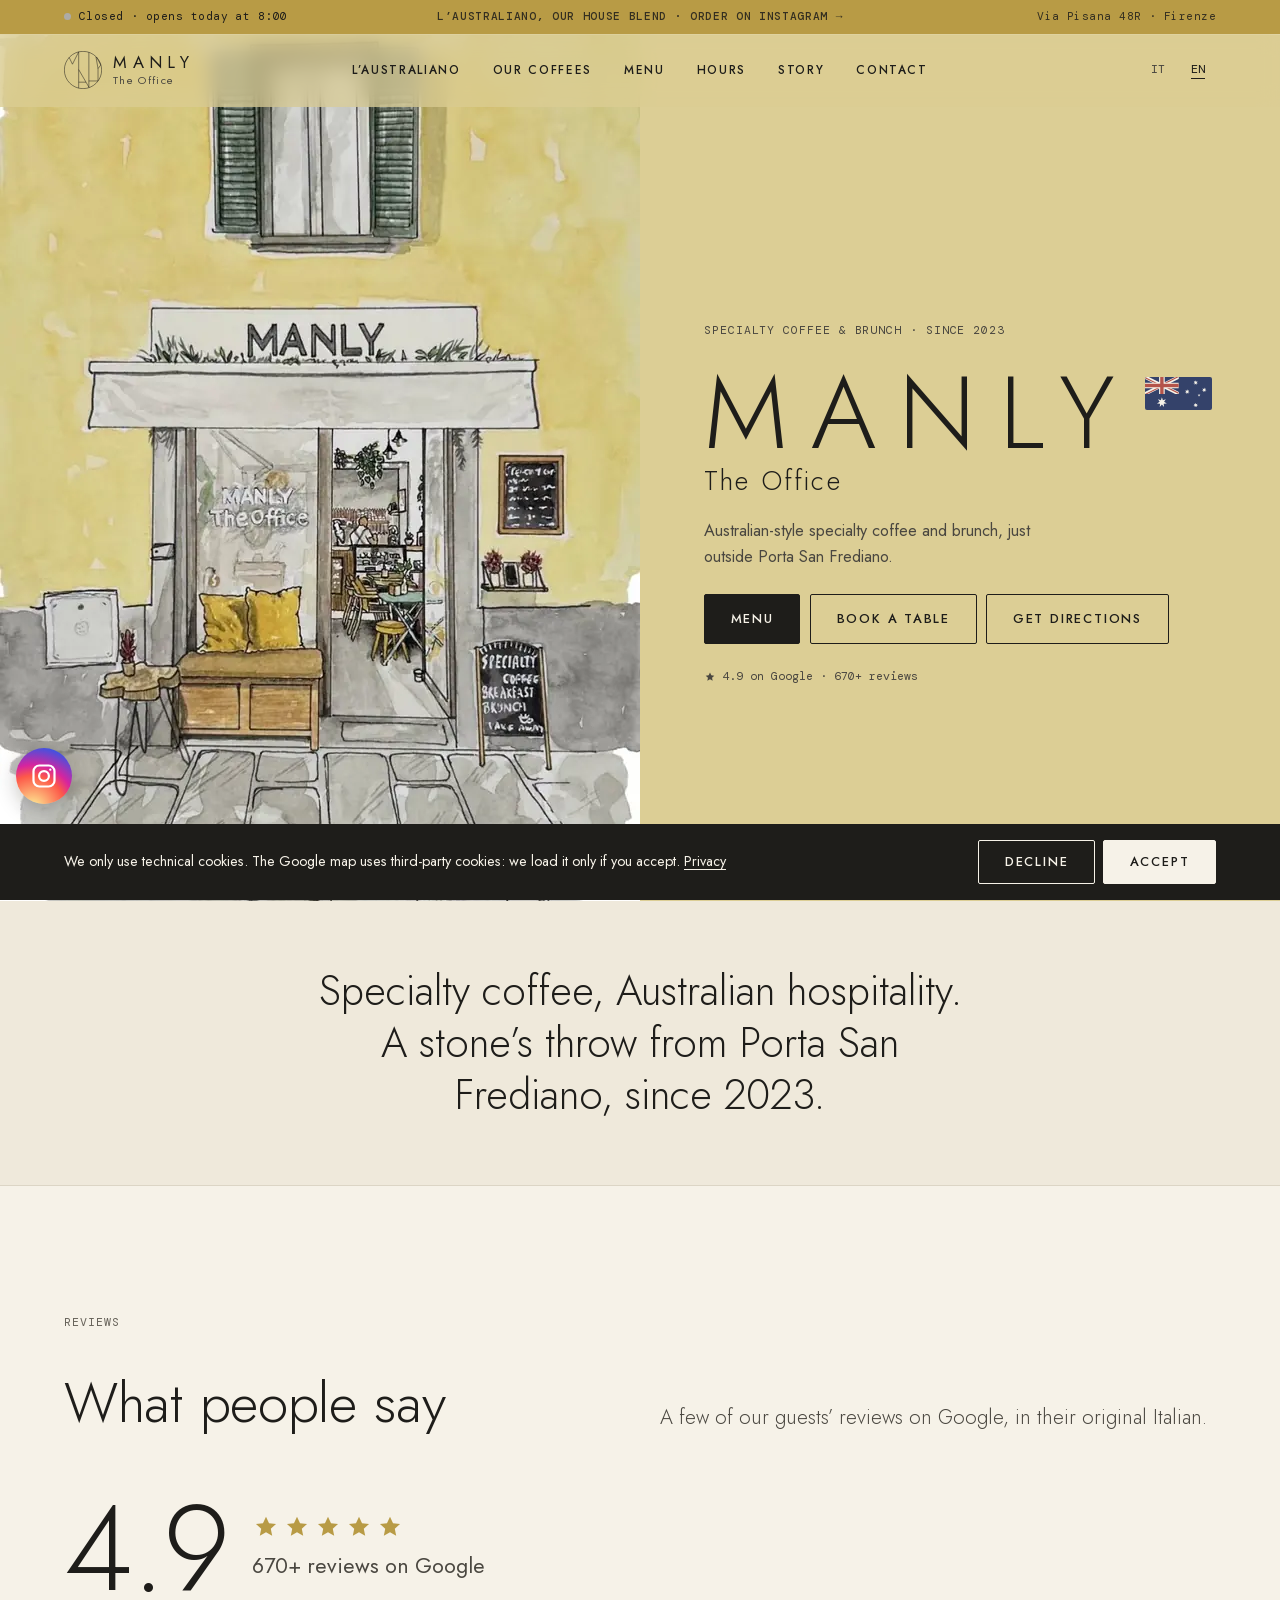
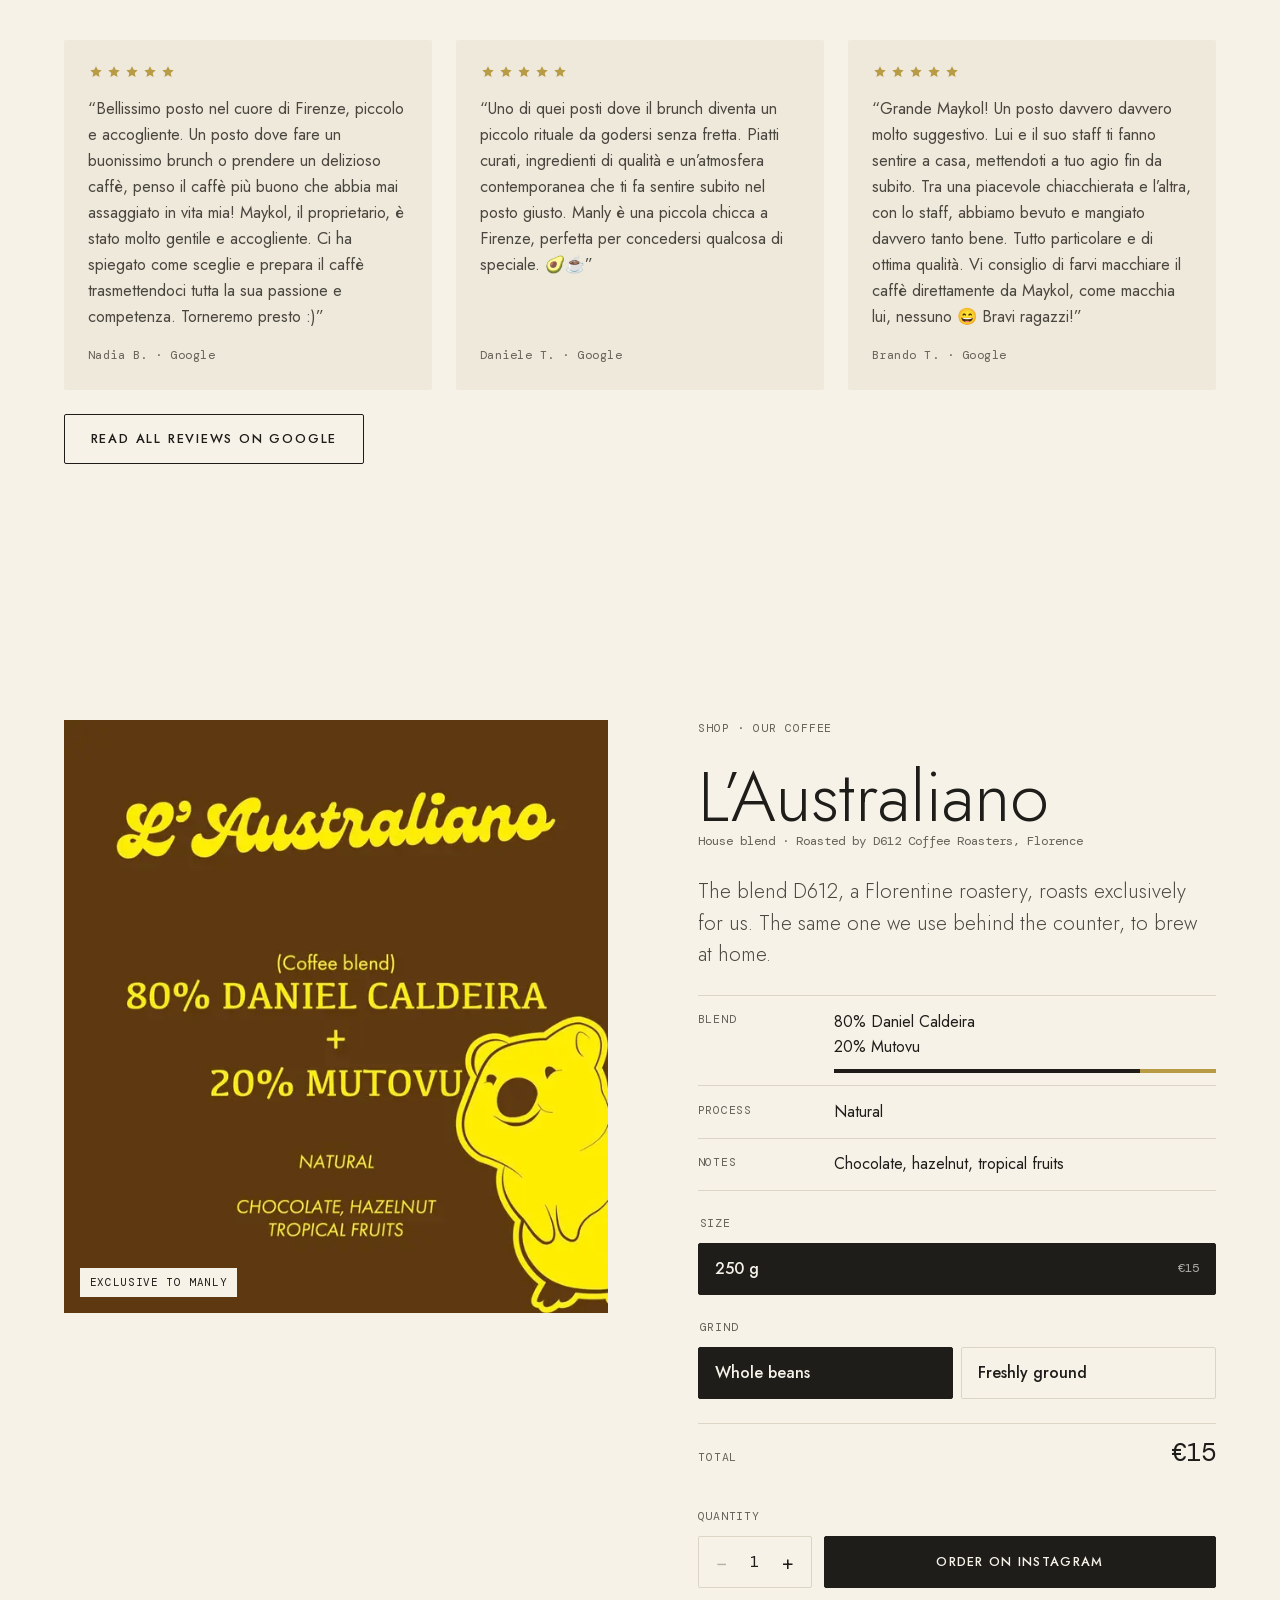
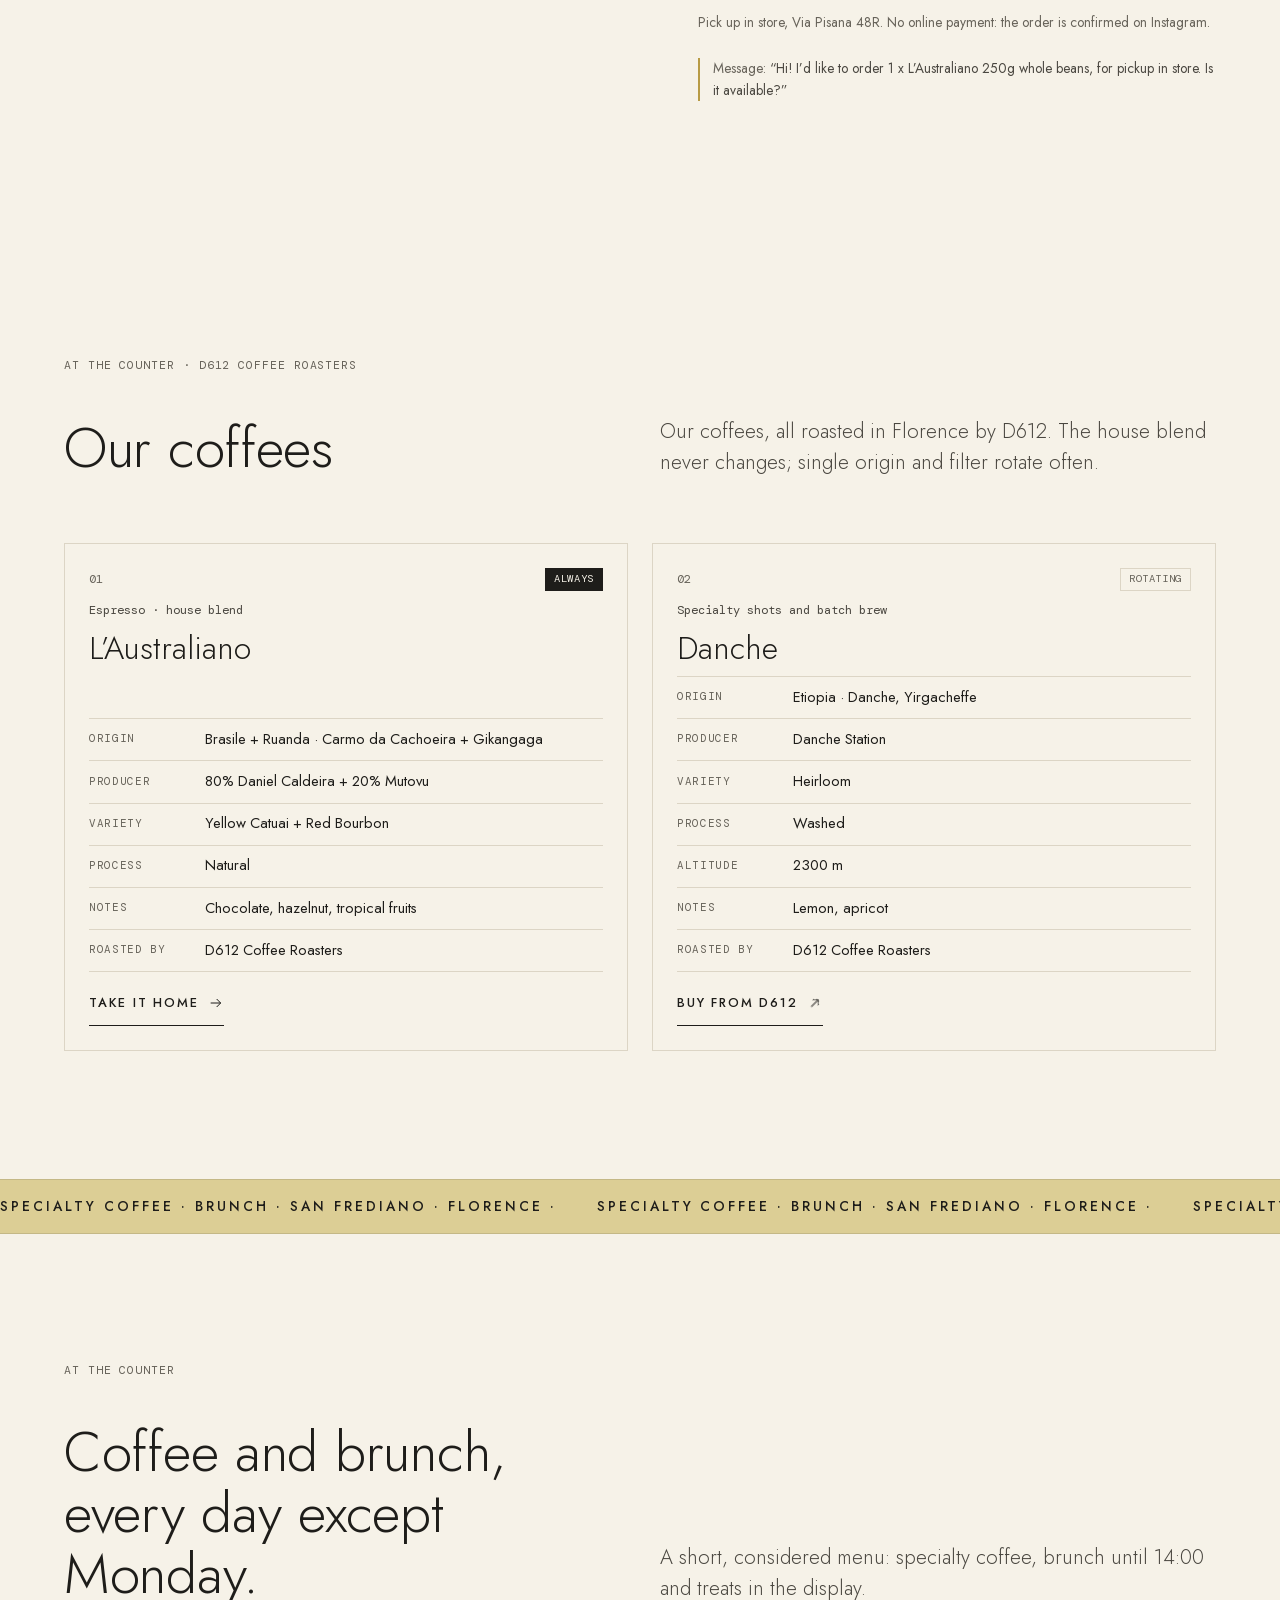
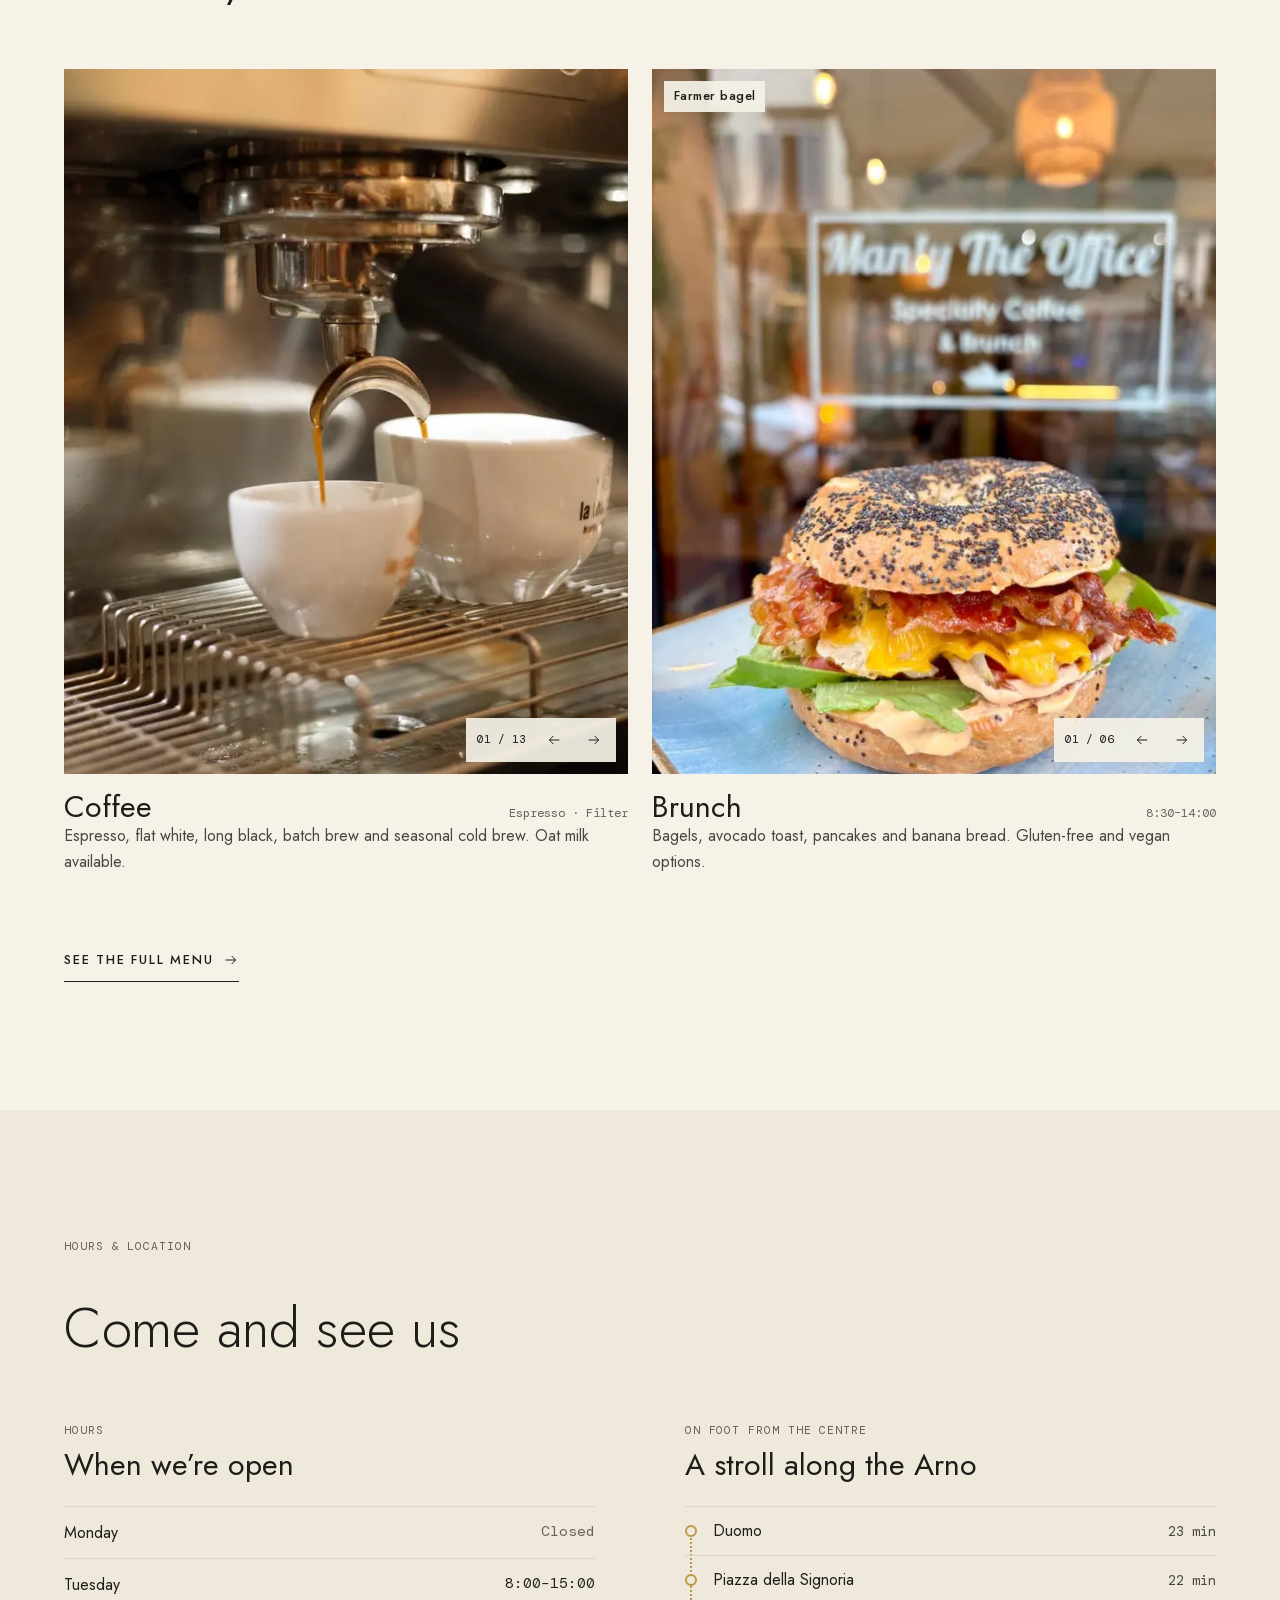
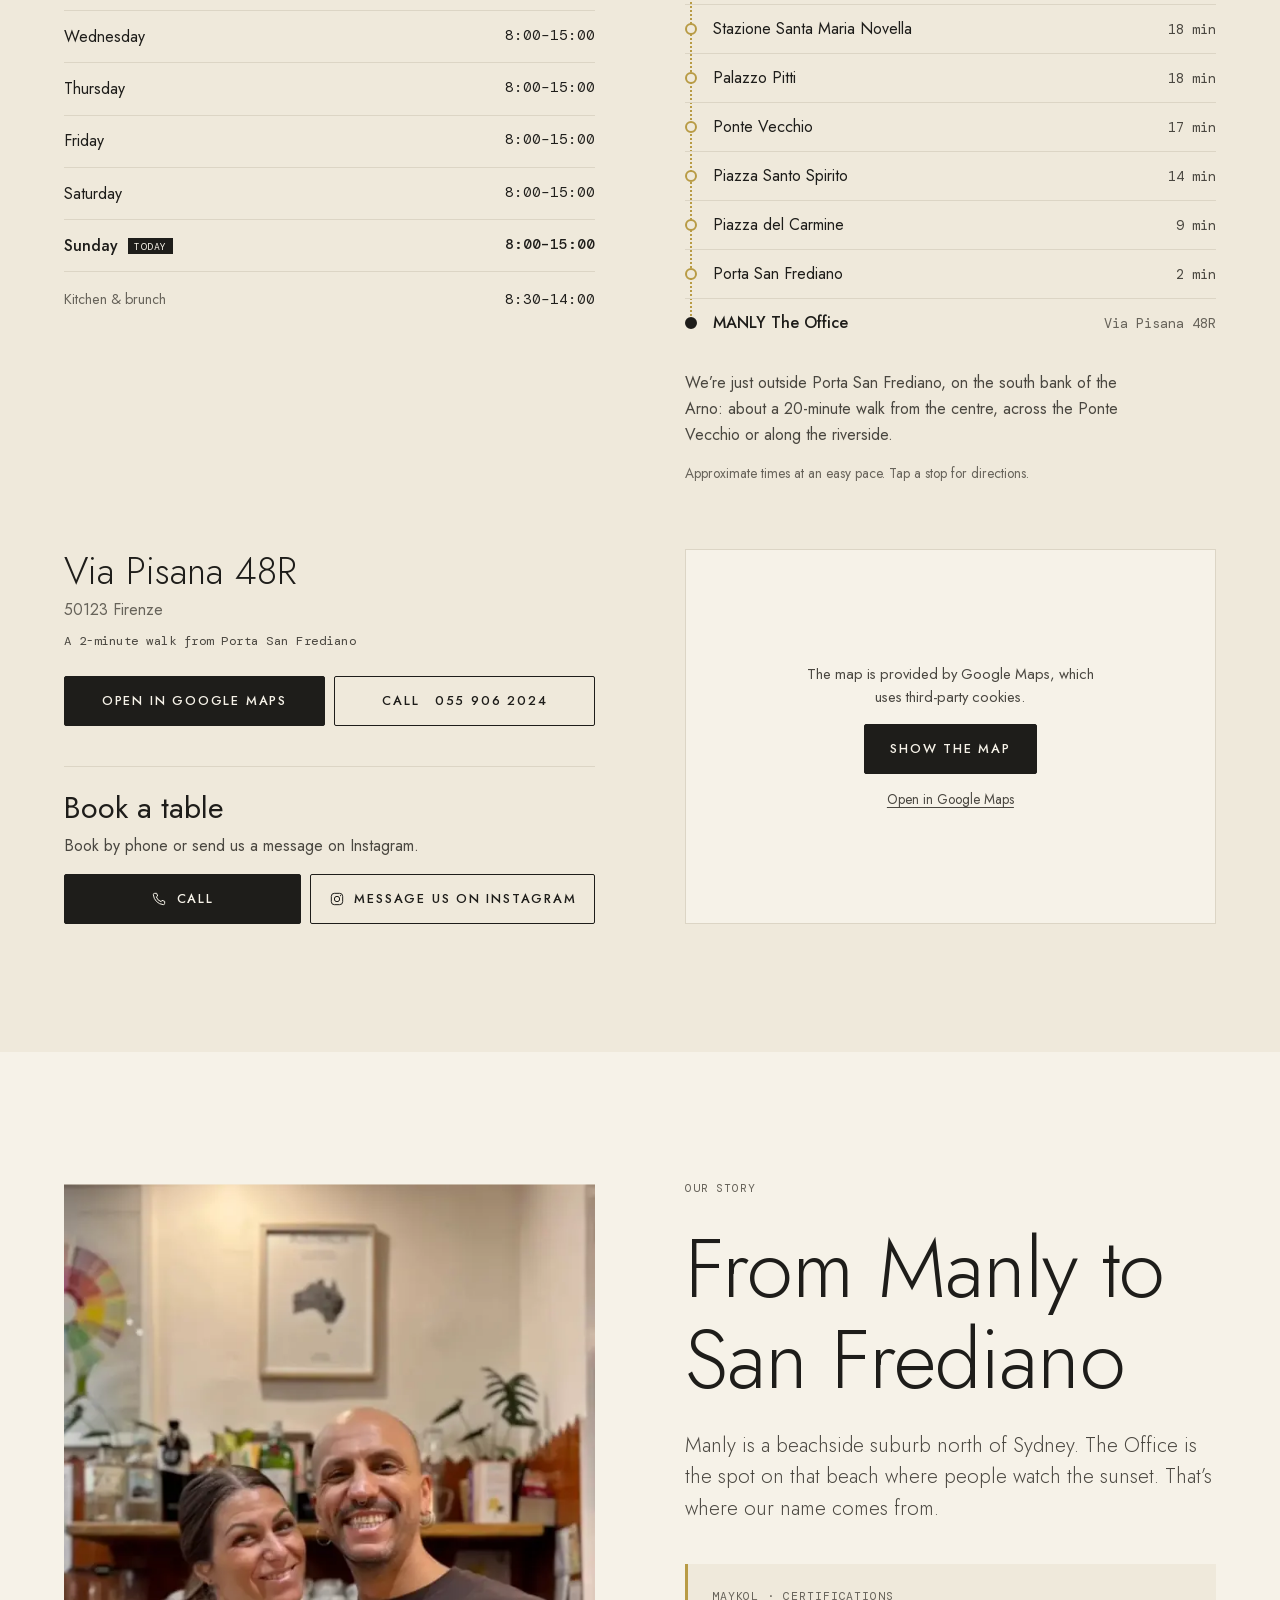
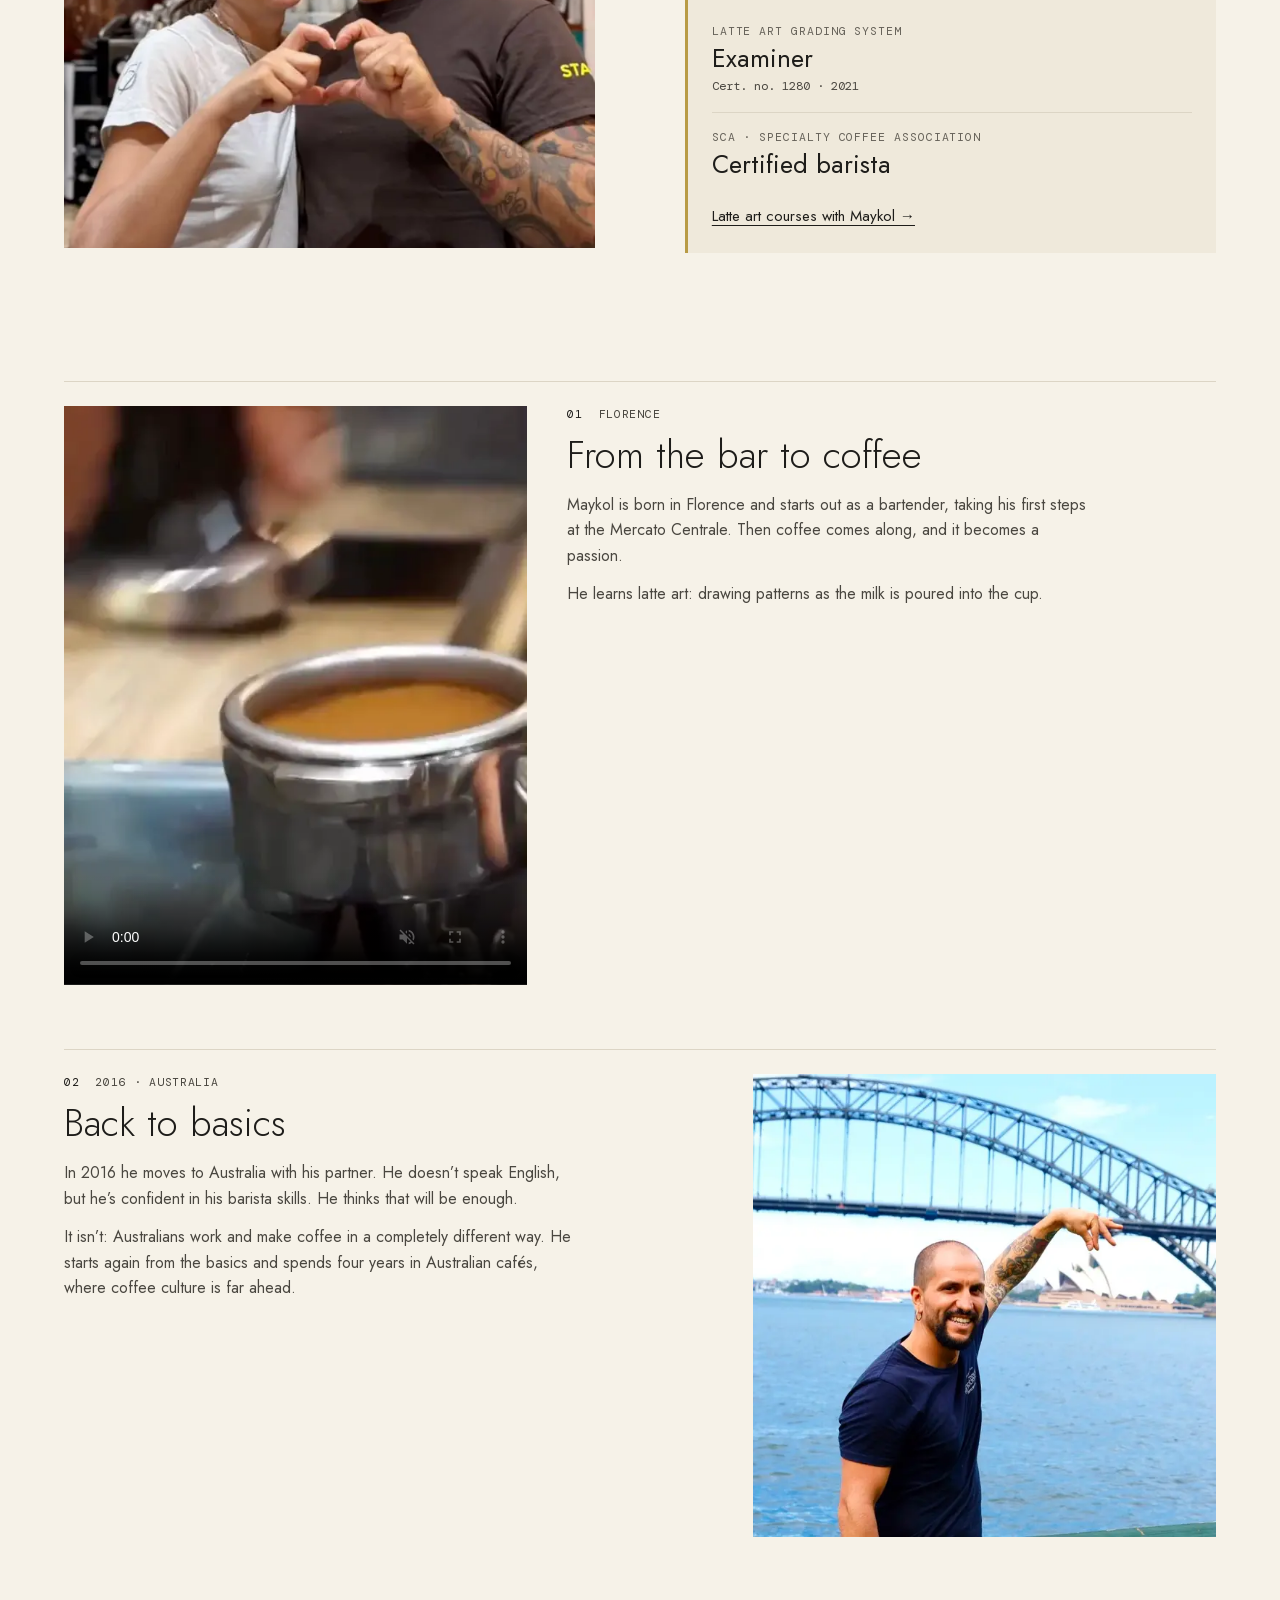
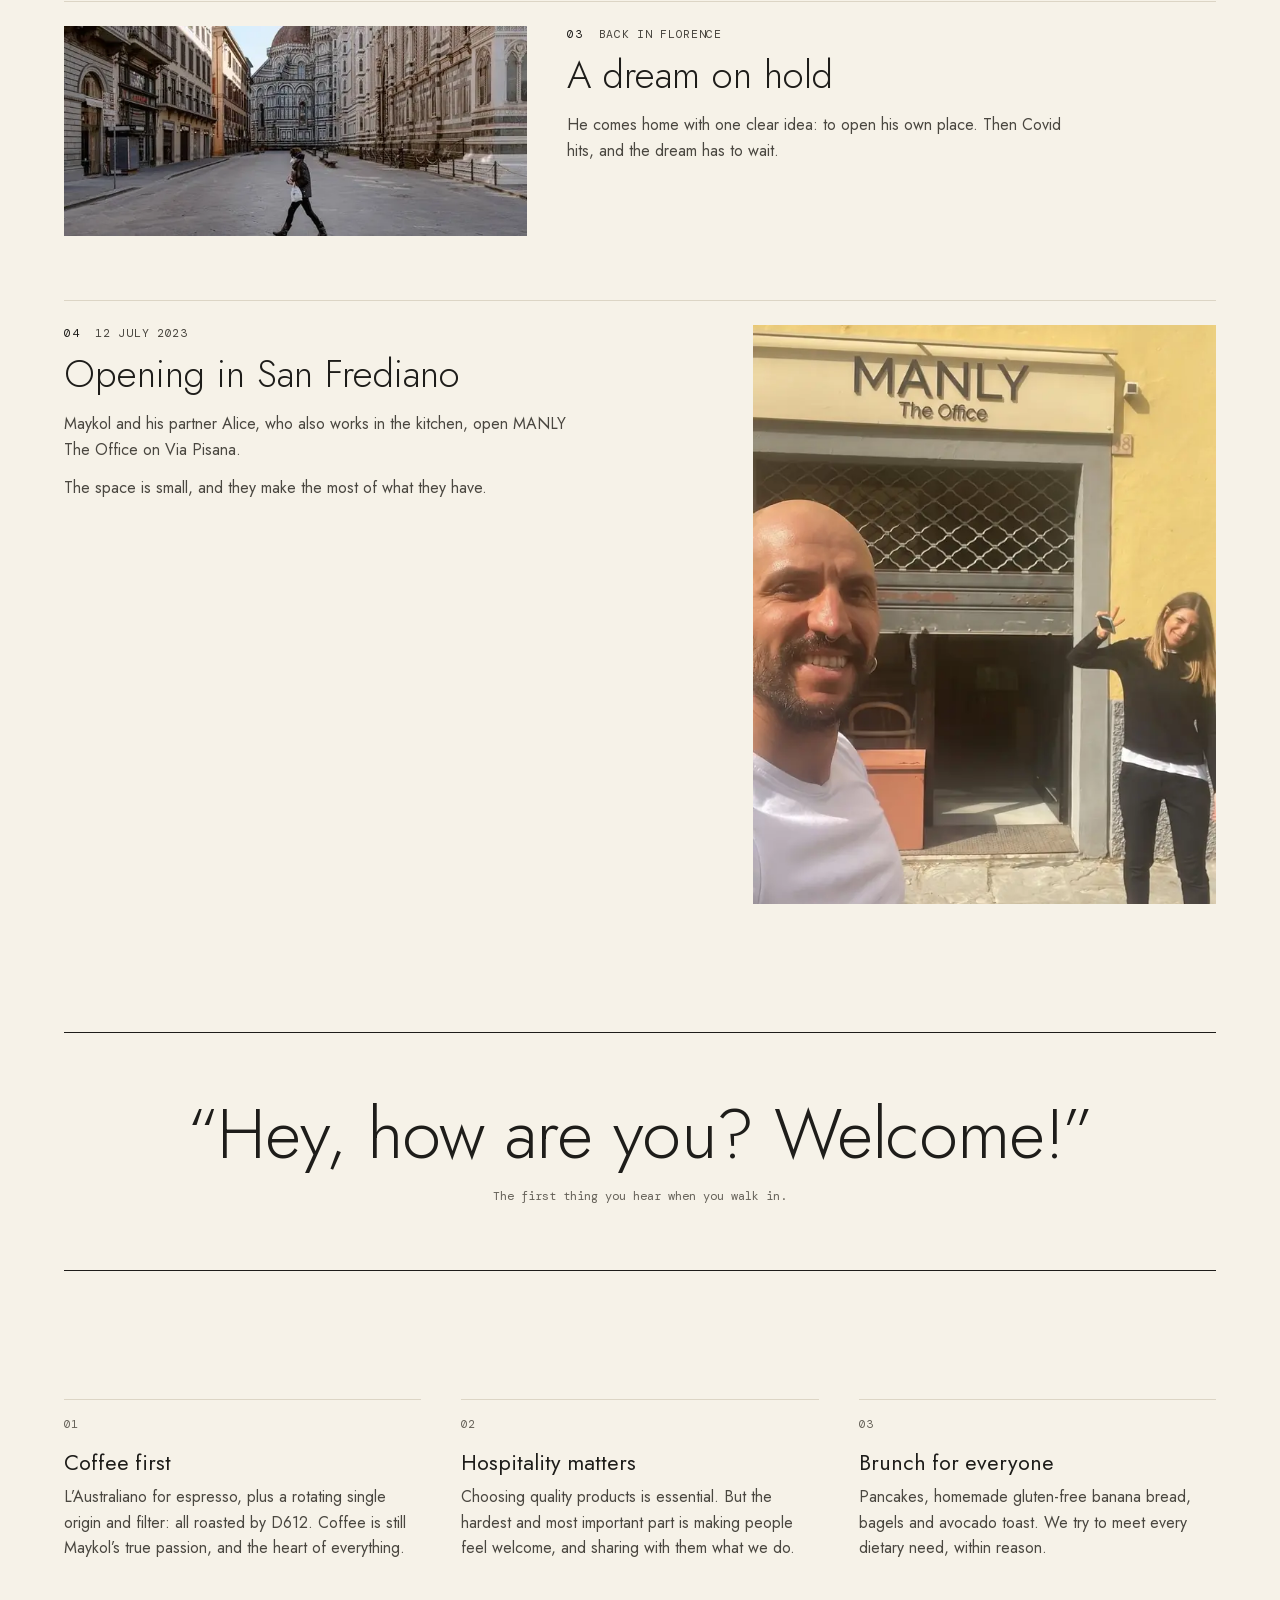
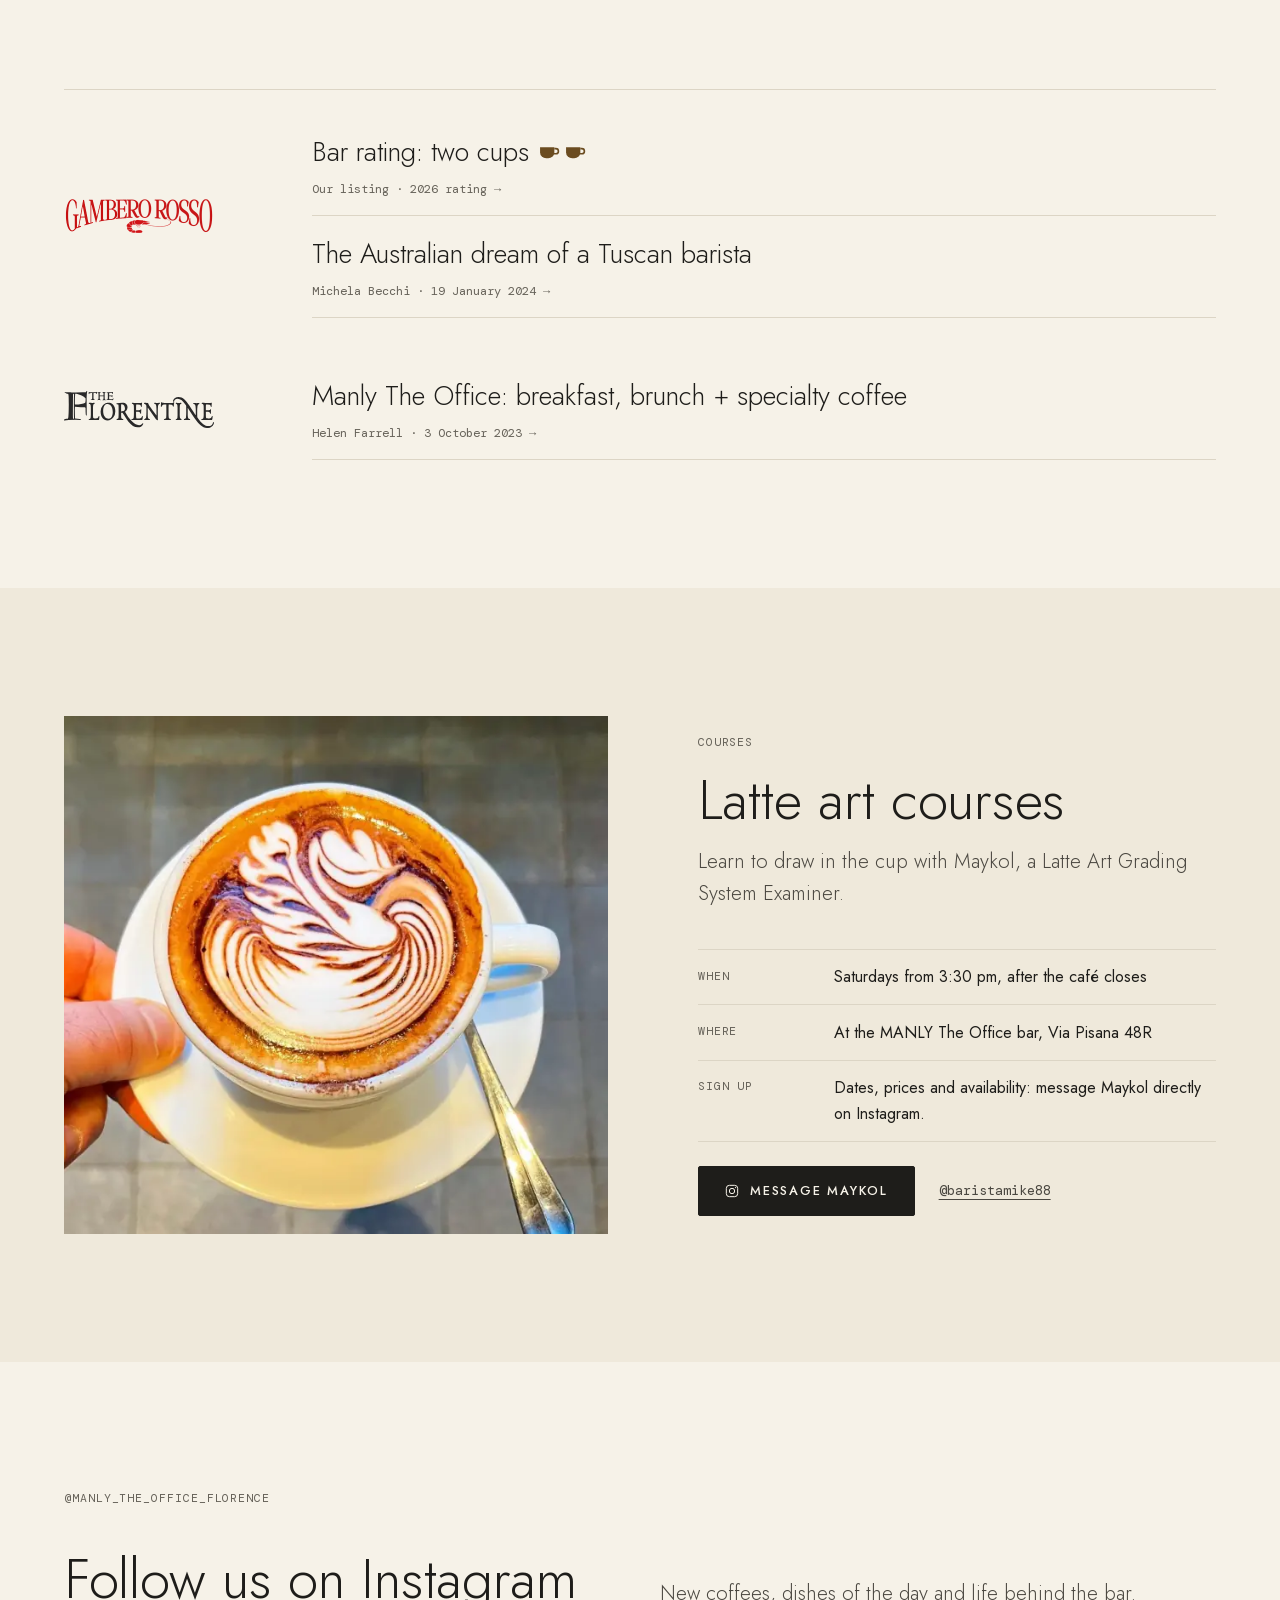
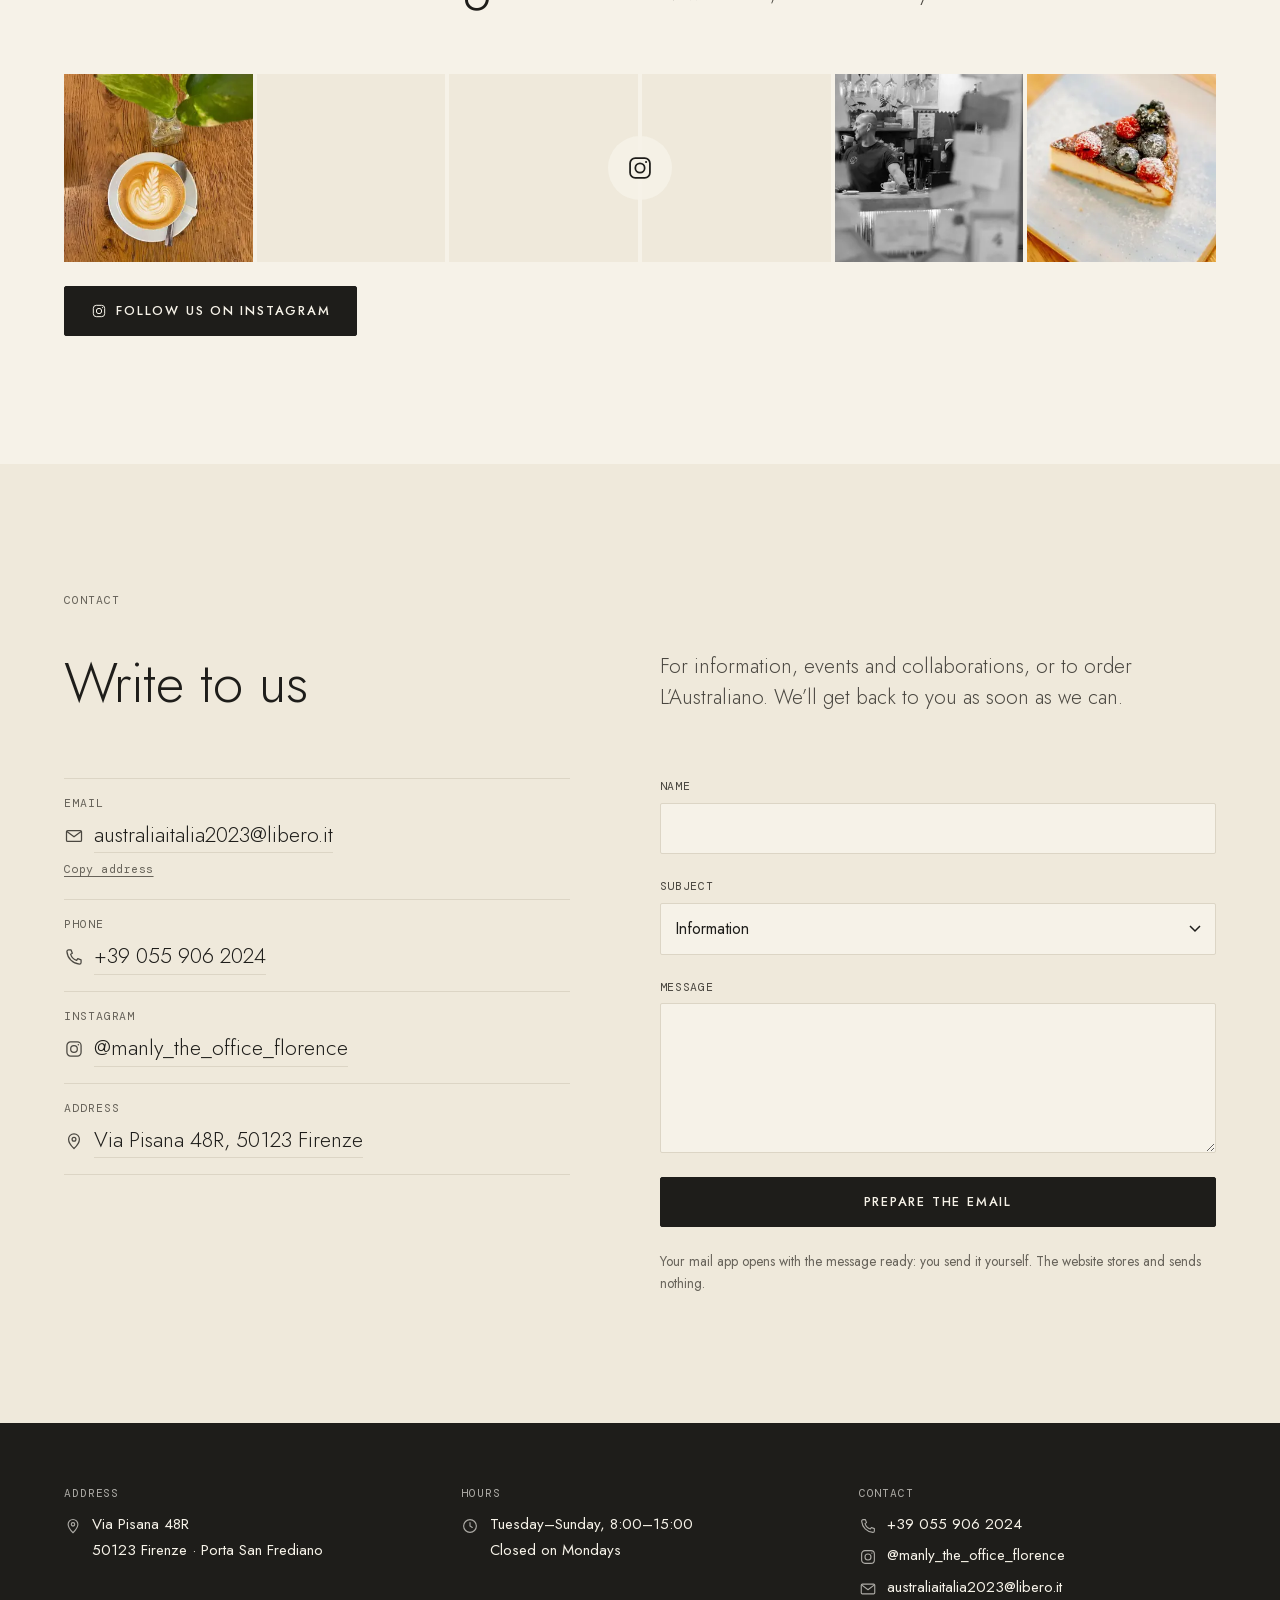
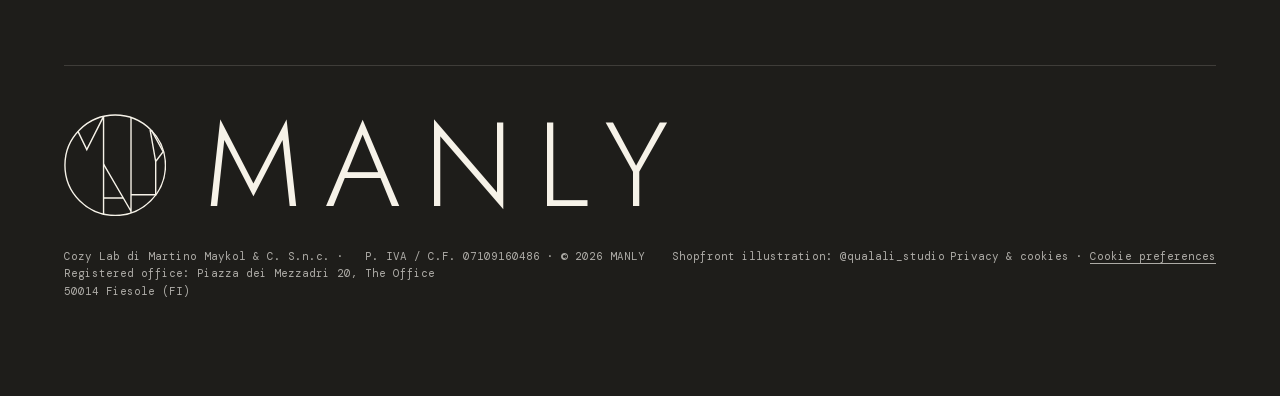
==== commit 5a547c1d: "merge: develop en main (v1.22.2)" ====
--- a/index.html
+++ b/index.html
@@ -93,8 +93,8 @@
   <link rel="preconnect" href="https://docs.google.com" crossorigin>
   <link rel="preload" href="assets/fonts/jost-latin.woff2" as="font" type="font/woff2" crossorigin>
   <link rel="preload" as="image" type="image/webp" imagesrcset="img/acquerello-vidriera-320.webp 320w, img/acquerello-vidriera-480.webp 480w, img/acquerello-vidriera-640.webp 640w, img/acquerello-vidriera-828.webp 828w, img/acquerello-vidriera.webp 1008w" imagesizes="(min-width: 900px) 50vw, 100vw" fetchpriority="high">
-  <link rel="stylesheet" href="assets/site.css?v=202611252030">
-  <script src="assets/site.js?v=202611252030" defer></script>
+  <link rel="stylesheet" href="assets/site.css?v=202611252100">
+  <script src="assets/site.js?v=202611252100" defer></script>
 </head>
 <body data-page="home">
   <a class="skip-link" href="#contenuto" data-i18n="skip">Vai al contenuto</a>
@@ -692,24 +692,26 @@
     <!-- Corsi di latte art con Maykol: si nascondono dalla planilla (Info → corsi = no) -->
     <section class="section corsi" id="corsi" data-corsi aria-labelledby="corsi-title">
       <div class="wrap corsi__grid">
-        <header class="corsi__head">
-          <p class="eyebrow" data-i18n="corsi.eyebrow">Corsi</p>
-          <h2 class="h-lg" id="corsi-title" data-i18n="corsi.title">Corsi di latte art</h2>
-          <p class="lead" data-i18n="corsi.lead">Impara a disegnare nella tazza con Maykol, Examiner del Latte Art Grading System.</p>
-          <figure class="corsi__media">
-            <picture><source type="image/webp" srcset="img/corsi-latte-art-320.webp 320w, img/corsi-latte-art-480.webp 480w, img/corsi-latte-art-640.webp 640w, img/corsi-latte-art-828.webp 828w, img/corsi-latte-art.webp 1080w" sizes="(min-width: 900px) 40vw, 92vw"><img src="img/corsi-latte-art.jpg" srcset="img/corsi-latte-art-640.jpg 640w, img/corsi-latte-art.jpg 1080w" sizes="(min-width: 900px) 40vw, 92vw" width="1080" height="1028" loading="lazy" decoding="async"
-              alt="Cigno in latte art versato da Maykol in un cappuccino" data-i18n-attr="alt:corsi.alt"></picture>
-          </figure>
-        </header>
-        <div class="corsi__body">
-          <dl class="corsi__specs">
-            <div><dt data-i18n="corsi.whenLabel">Quando</dt><dd data-i18n="corsi.when">Il sabato dalle 15:30, dopo la chiusura del bar</dd></div>
-            <div><dt data-i18n="corsi.whereLabel">Dove</dt><dd data-i18n="corsi.where">Al banco di MANLY The Office, Via Pisana 48R</dd></div>
-            <div><dt data-i18n="corsi.infoLabel">Iscrizioni</dt><dd data-i18n="corsi.info">Date, costi e posti disponibili: scrivi direttamente a Maykol su Instagram.</dd></div>
-          </dl>
-          <div class="corsi__actions">
-            <a class="btn" href="#" data-href="mikeDm" target="_blank" rel="noopener"><svg aria-hidden="true"><use href="#i-instagram"/></svg><span data-i18n="corsi.cta">Scrivi a Maykol</span></a>
-            <a class="corsi__handle" href="#" data-href="mikeIg" target="_blank" rel="noopener" translate="no">@baristamike88</a>
+        <figure class="corsi__media">
+          <picture><source type="image/webp" srcset="img/corsi-latte-art-320.webp 320w, img/corsi-latte-art-480.webp 480w, img/corsi-latte-art-640.webp 640w, img/corsi-latte-art-828.webp 828w, img/corsi-latte-art.webp 1080w" sizes="(min-width: 900px) 40vw, 92vw"><img src="img/corsi-latte-art.jpg" srcset="img/corsi-latte-art-640.jpg 640w, img/corsi-latte-art.jpg 1080w" sizes="(min-width: 900px) 40vw, 92vw" width="1080" height="1028" loading="lazy" decoding="async"
+            alt="Cigno in latte art versato da Maykol in un cappuccino" data-i18n-attr="alt:corsi.alt"></picture>
+        </figure>
+        <div class="corsi__info">
+          <header class="corsi__head">
+            <p class="eyebrow" data-i18n="corsi.eyebrow">Corsi</p>
+            <h2 class="h-lg" id="corsi-title" data-i18n="corsi.title">Corsi di latte art</h2>
+            <p class="lead" data-i18n="corsi.lead">Impara a disegnare nella tazza con Maykol, Examiner del Latte Art Grading System.</p>
+          </header>
+          <div class="corsi__body">
+            <dl class="corsi__specs">
+              <div><dt data-i18n="corsi.whenLabel">Quando</dt><dd data-i18n="corsi.when">Il sabato dalle 15:30, dopo la chiusura del bar</dd></div>
+              <div><dt data-i18n="corsi.whereLabel">Dove</dt><dd data-i18n="corsi.where">Al banco di MANLY The Office, Via Pisana 48R</dd></div>
+              <div><dt data-i18n="corsi.infoLabel">Iscrizioni</dt><dd data-i18n="corsi.info">Date, costi e posti disponibili: scrivi direttamente a Maykol su Instagram.</dd></div>
+            </dl>
+            <div class="corsi__actions">
+              <a class="btn" href="#" data-href="mikeDm" target="_blank" rel="noopener"><svg aria-hidden="true"><use href="#i-instagram"/></svg><span data-i18n="corsi.cta">Scrivi a Maykol</span></a>
+              <a class="corsi__handle" href="#" data-href="mikeIg" target="_blank" rel="noopener" translate="no">@baristamike88</a>
+            </div>
           </div>
         </div>
       </div>
--- a/assets/site.css
+++ b/assets/site.css
@@ -969,9 +969,10 @@
 /* ===== Corsi di latte art ===== */
 .corsi { background: var(--paper-2); }
 .corsi__grid { display: grid; gap: var(--space-4); }
+.corsi__info { display: grid; gap: var(--space-4); align-content: center; }
 .corsi__head { display: grid; gap: var(--space-2); align-content: start; }
 .corsi__head .lead { max-width: 44ch; }
-.corsi__media { margin: var(--space-2) 0 0; overflow: hidden; background: var(--paper); }
+.corsi__media { margin: 0; overflow: hidden; background: var(--paper); }
 .corsi__media img { width: 100%; height: auto; }
 .corsi__body { display: grid; gap: var(--space-3); align-content: start; }
 .corsi__specs { margin: 0; border-top: 1px solid var(--line); }
@@ -981,7 +982,8 @@
 .corsi__actions { display: flex; flex-wrap: wrap; align-items: center; gap: var(--space-2) var(--space-3); }
 .corsi__handle { font-family: var(--mono); font-size: 0.85rem; color: var(--ink-2); text-underline-offset: 4px; }
 @media (min-width: 900px) {
-  .corsi__grid { grid-template-columns: repeat(2, minmax(0, 1fr)); gap: clamp(3rem, 7vw, 7rem); }
+  /* Como L’Australiano: la foto a un lado y, al otro, título, datos y botón centrados con ella */
+  .corsi__grid { grid-template-columns: 1.05fr 1fr; gap: clamp(3rem, 7vw, 7rem); align-items: center; }
 }
 @media (min-width: 900px) {
   .story__intro { grid-template-columns: 1fr 1fr; gap: clamp(3rem, 7vw, 7rem); align-items: center; }
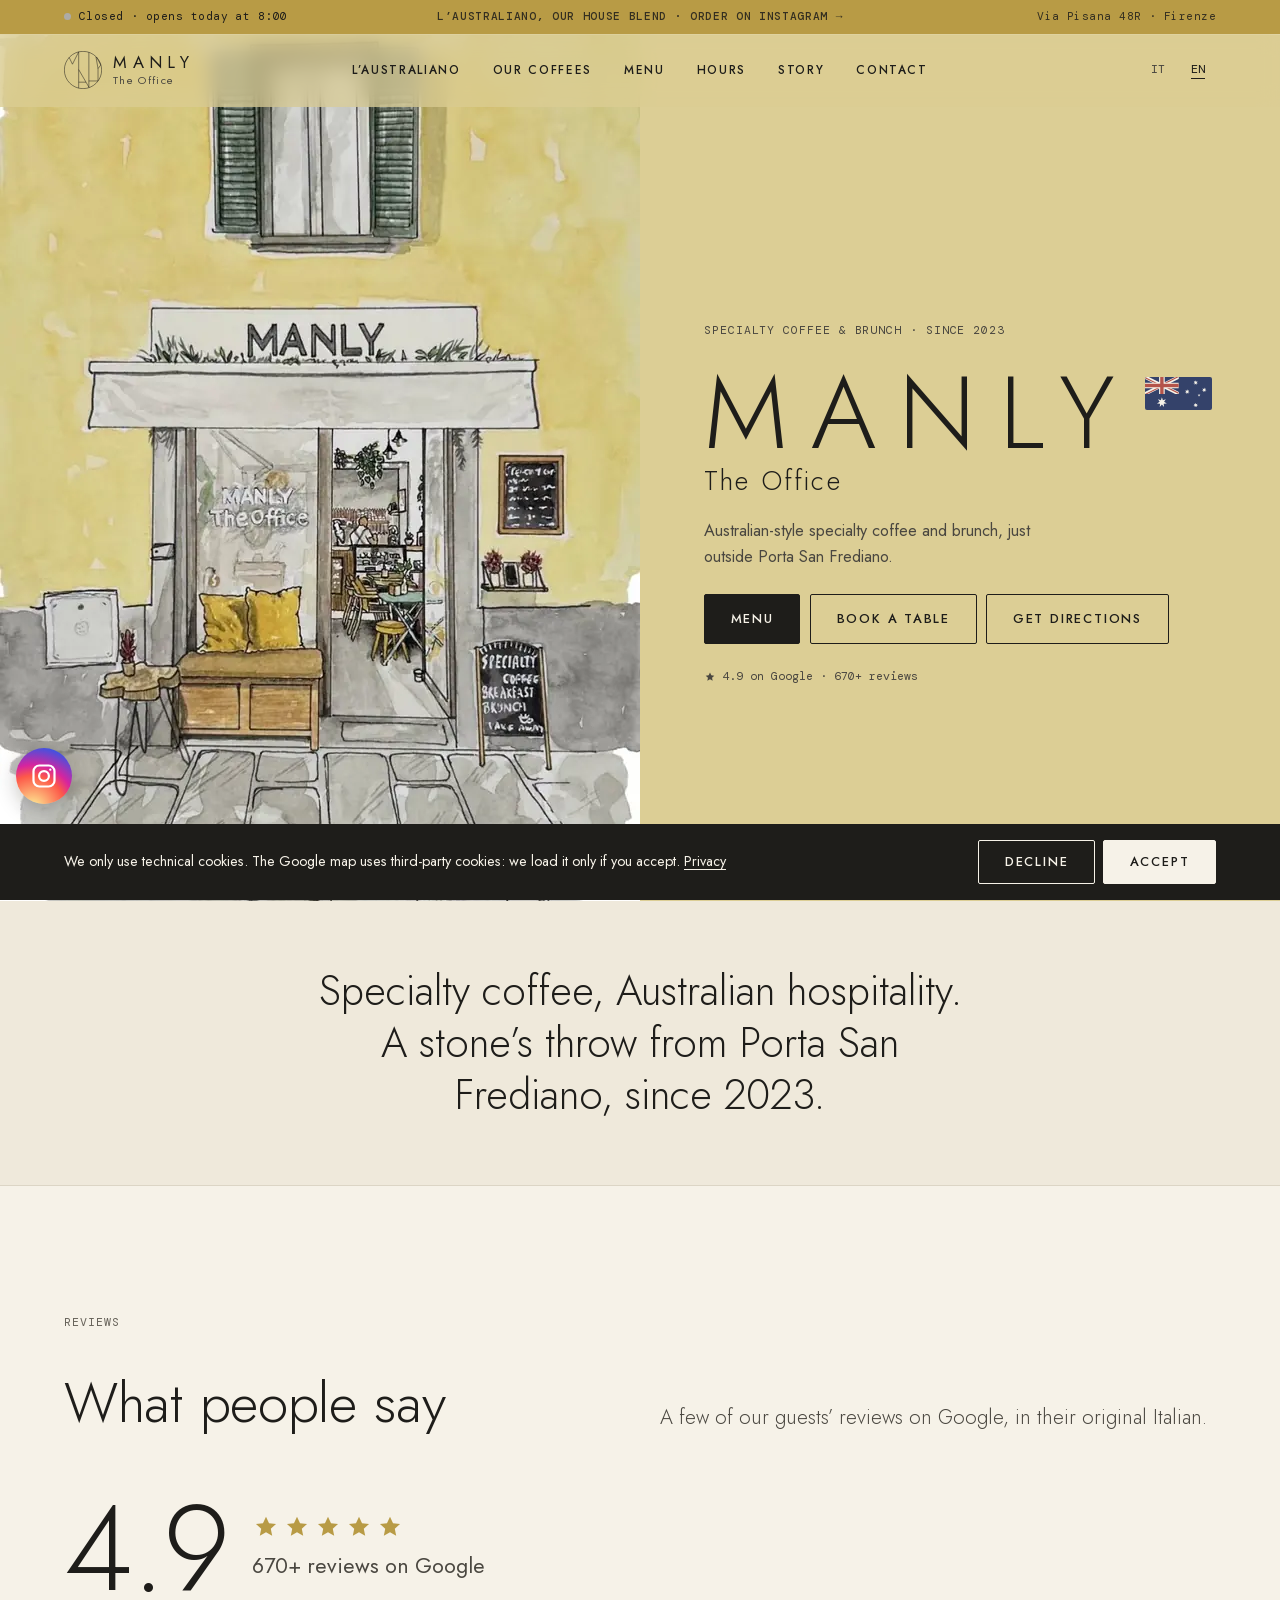
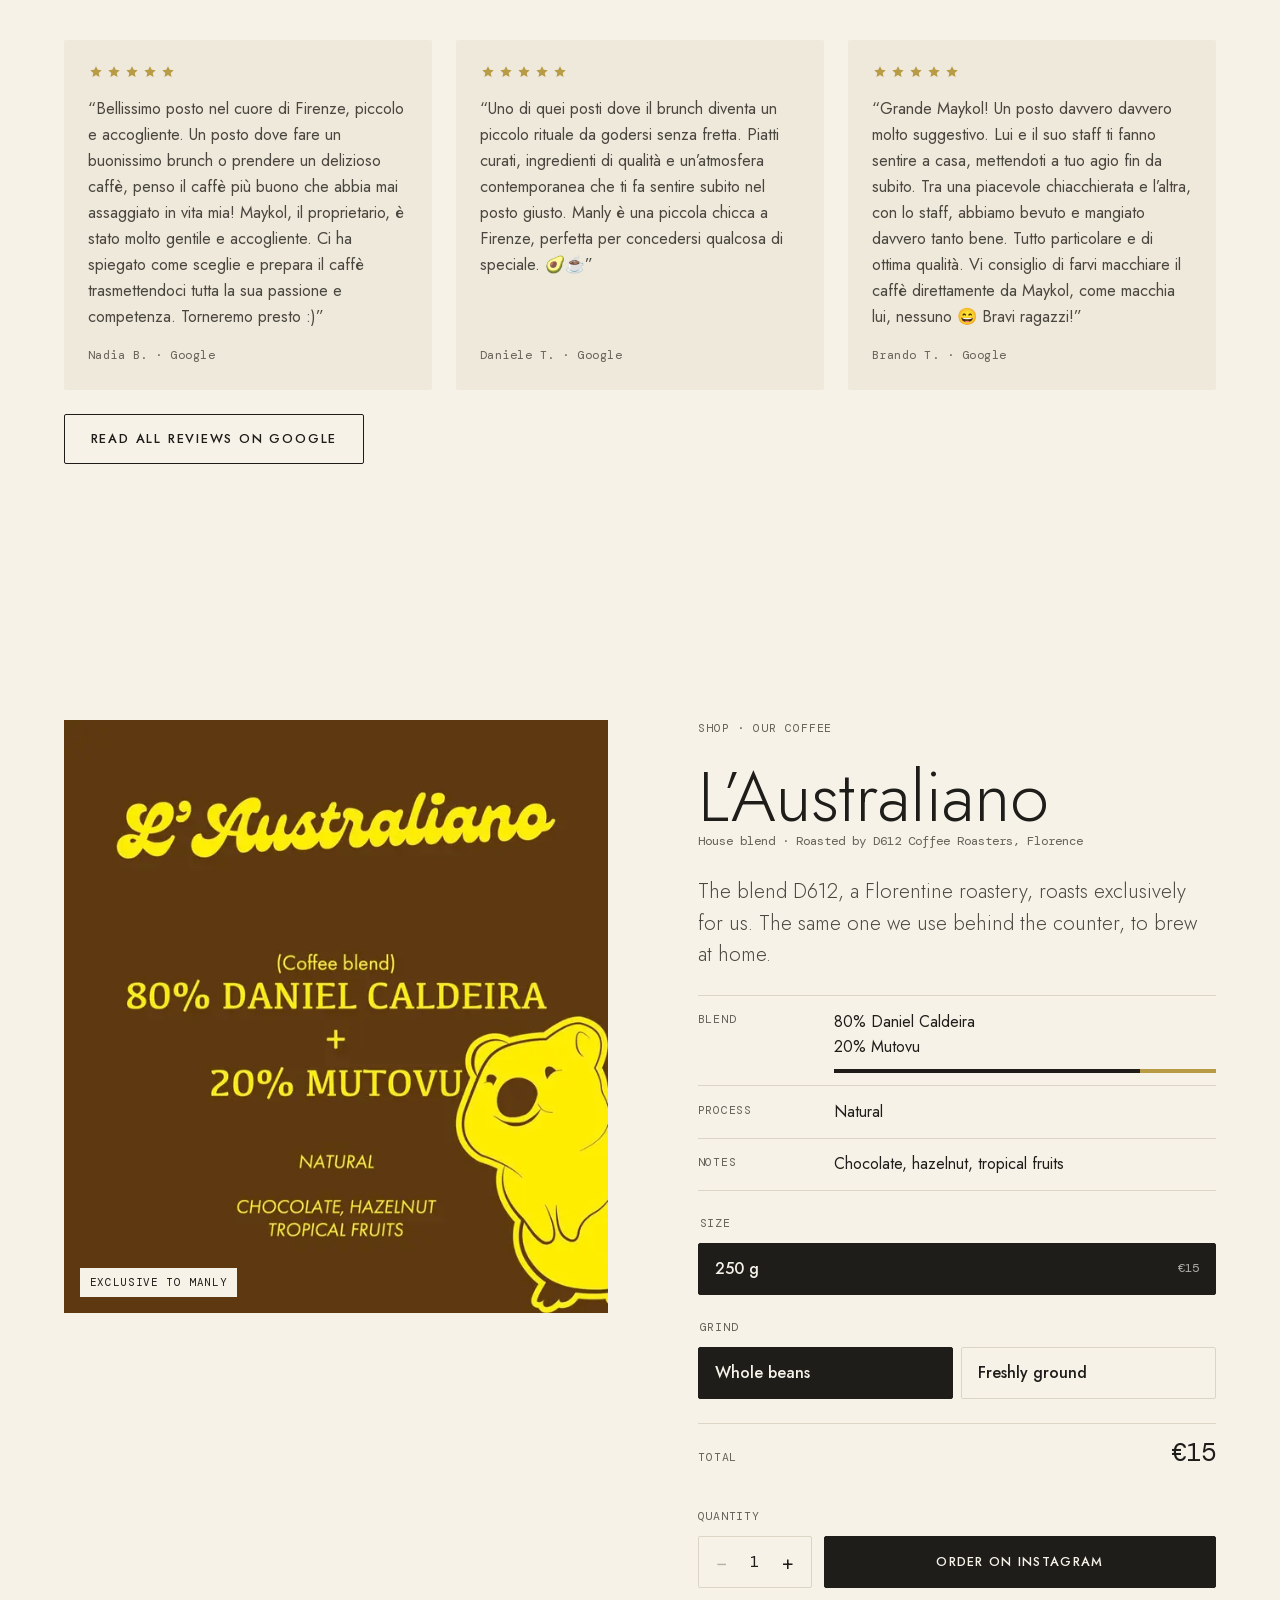
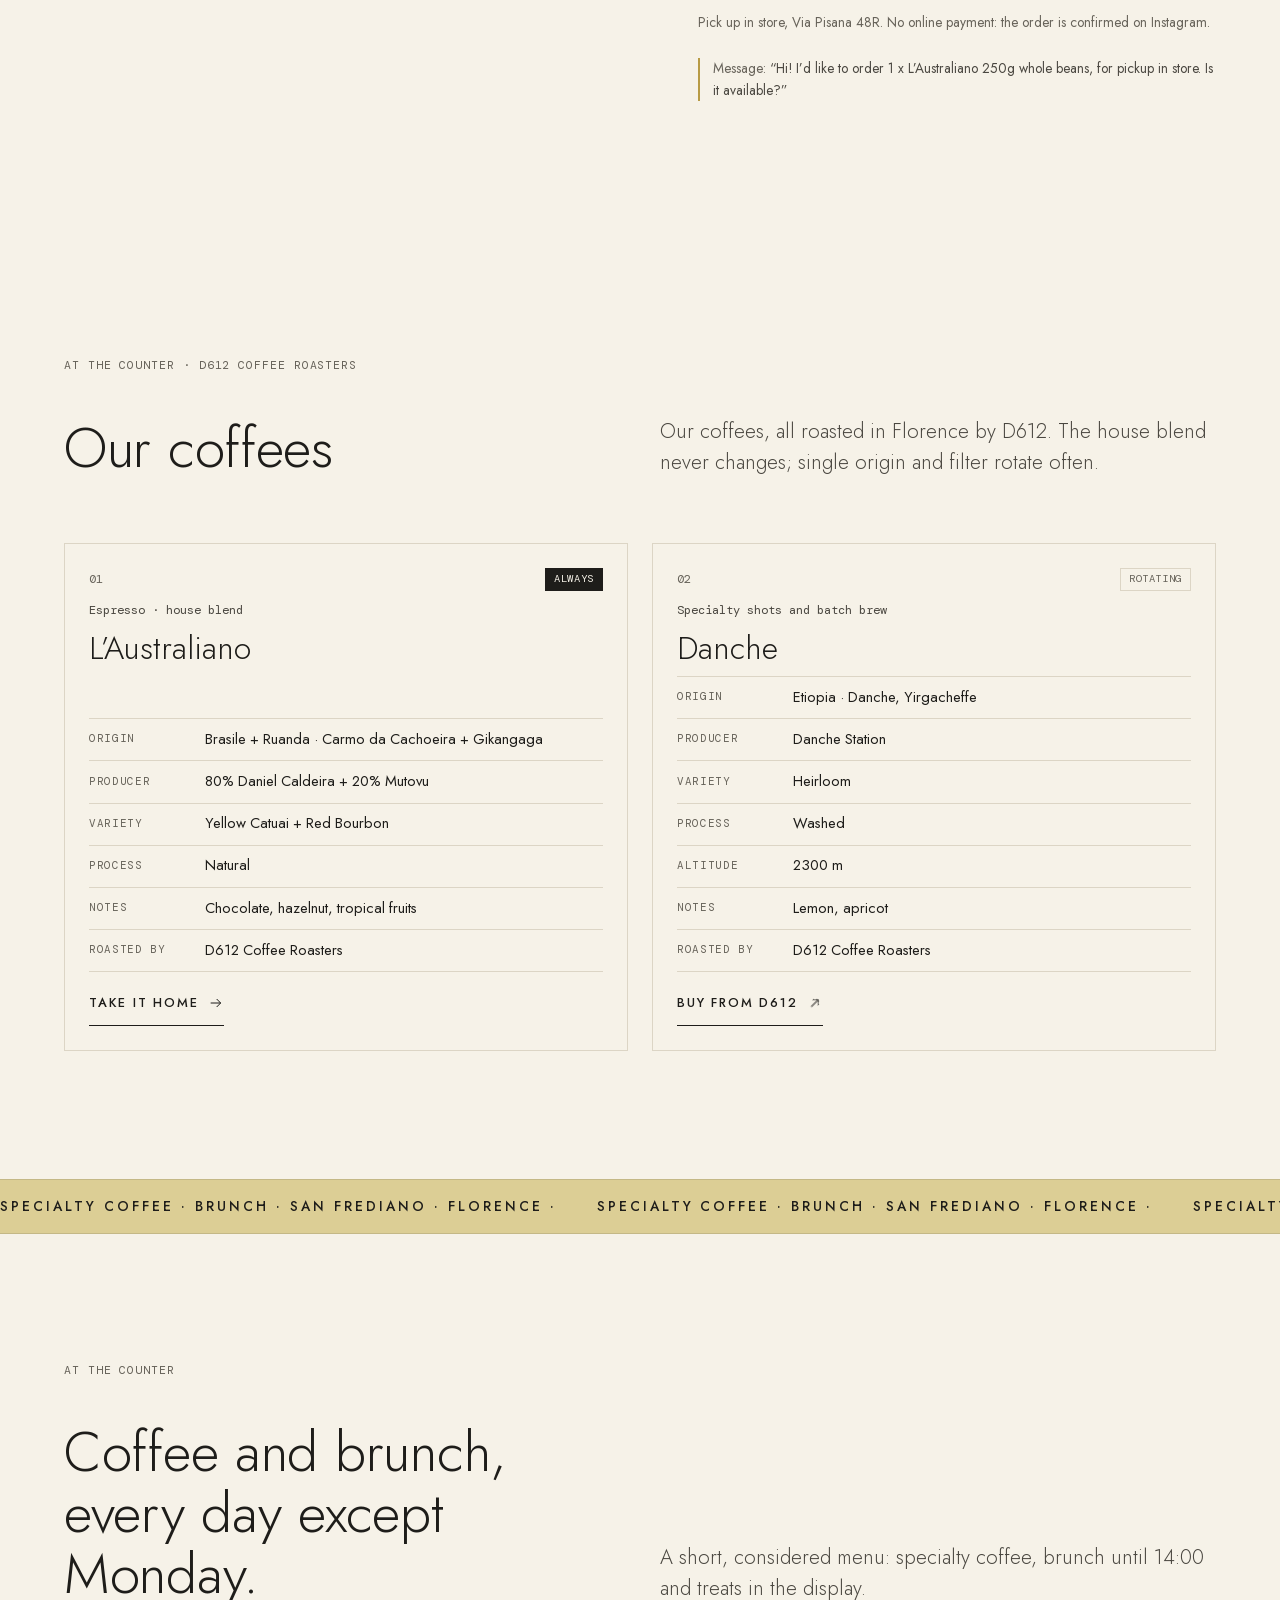
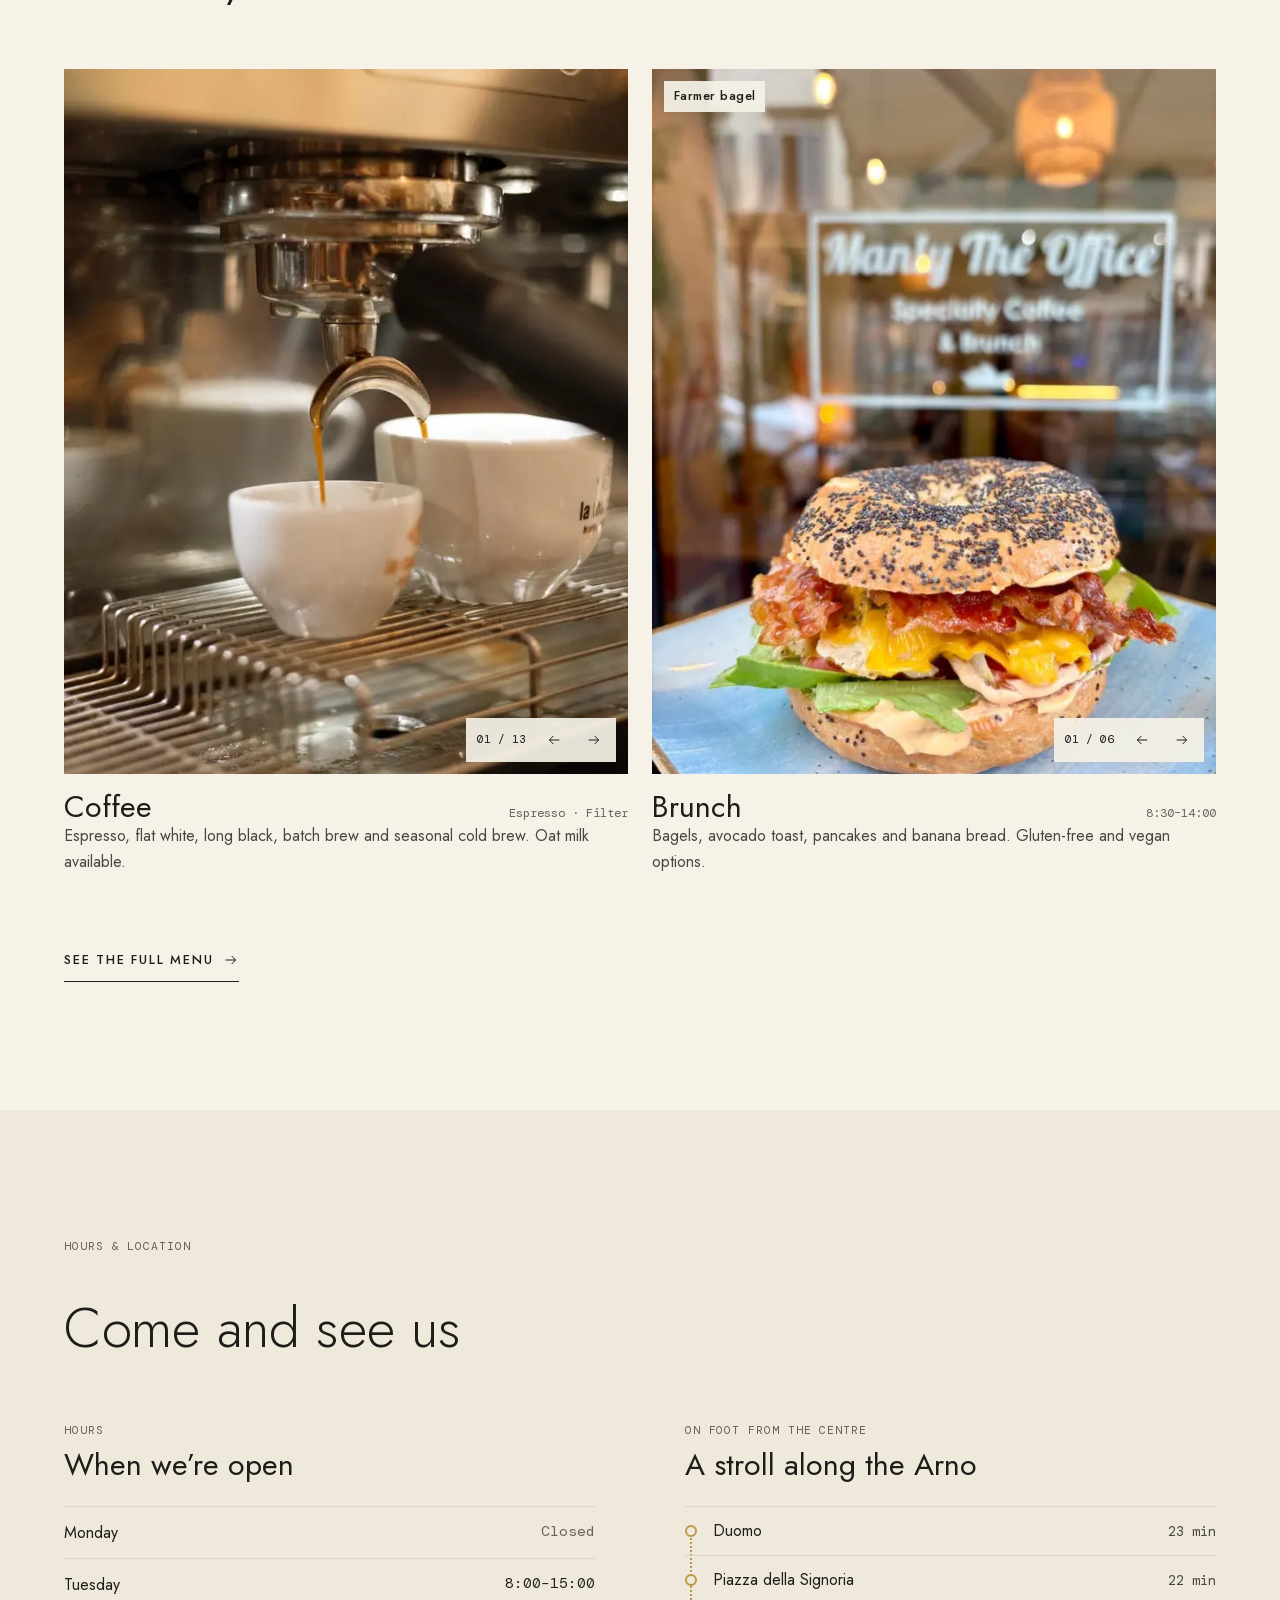
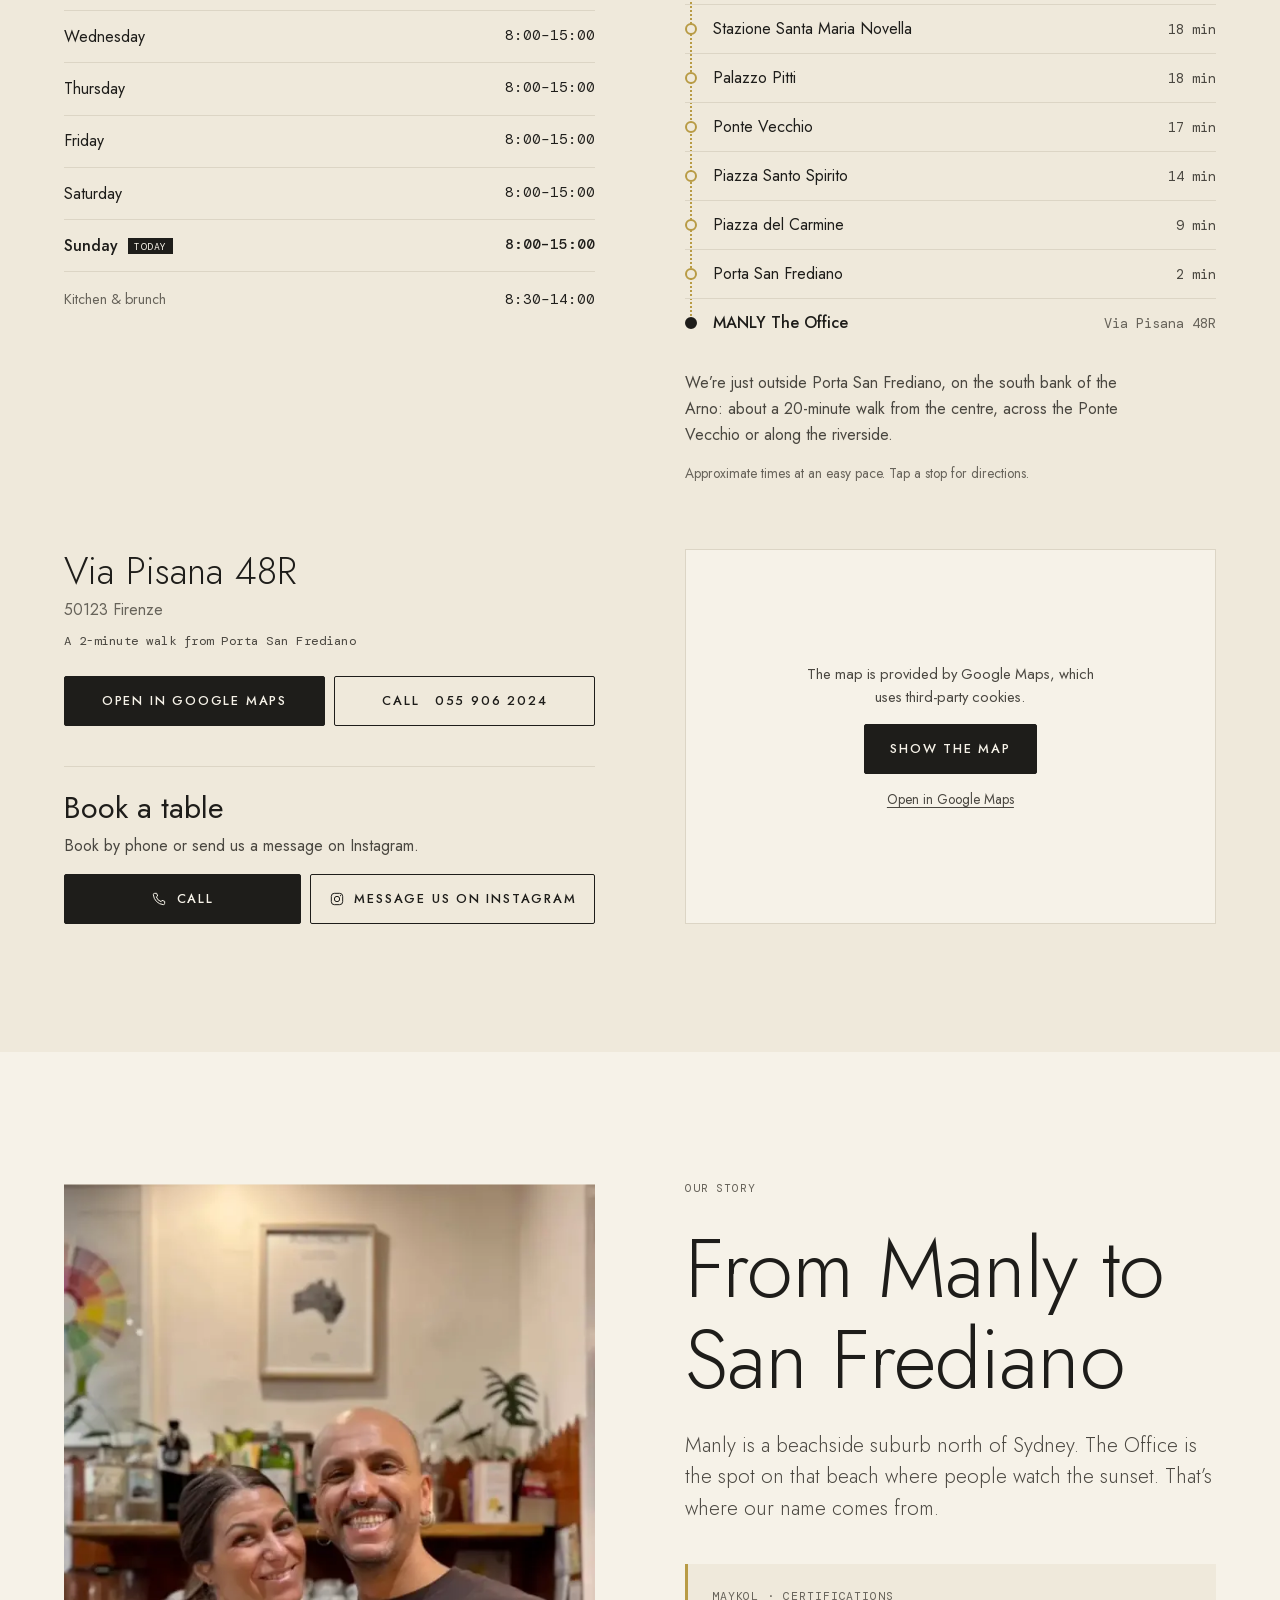
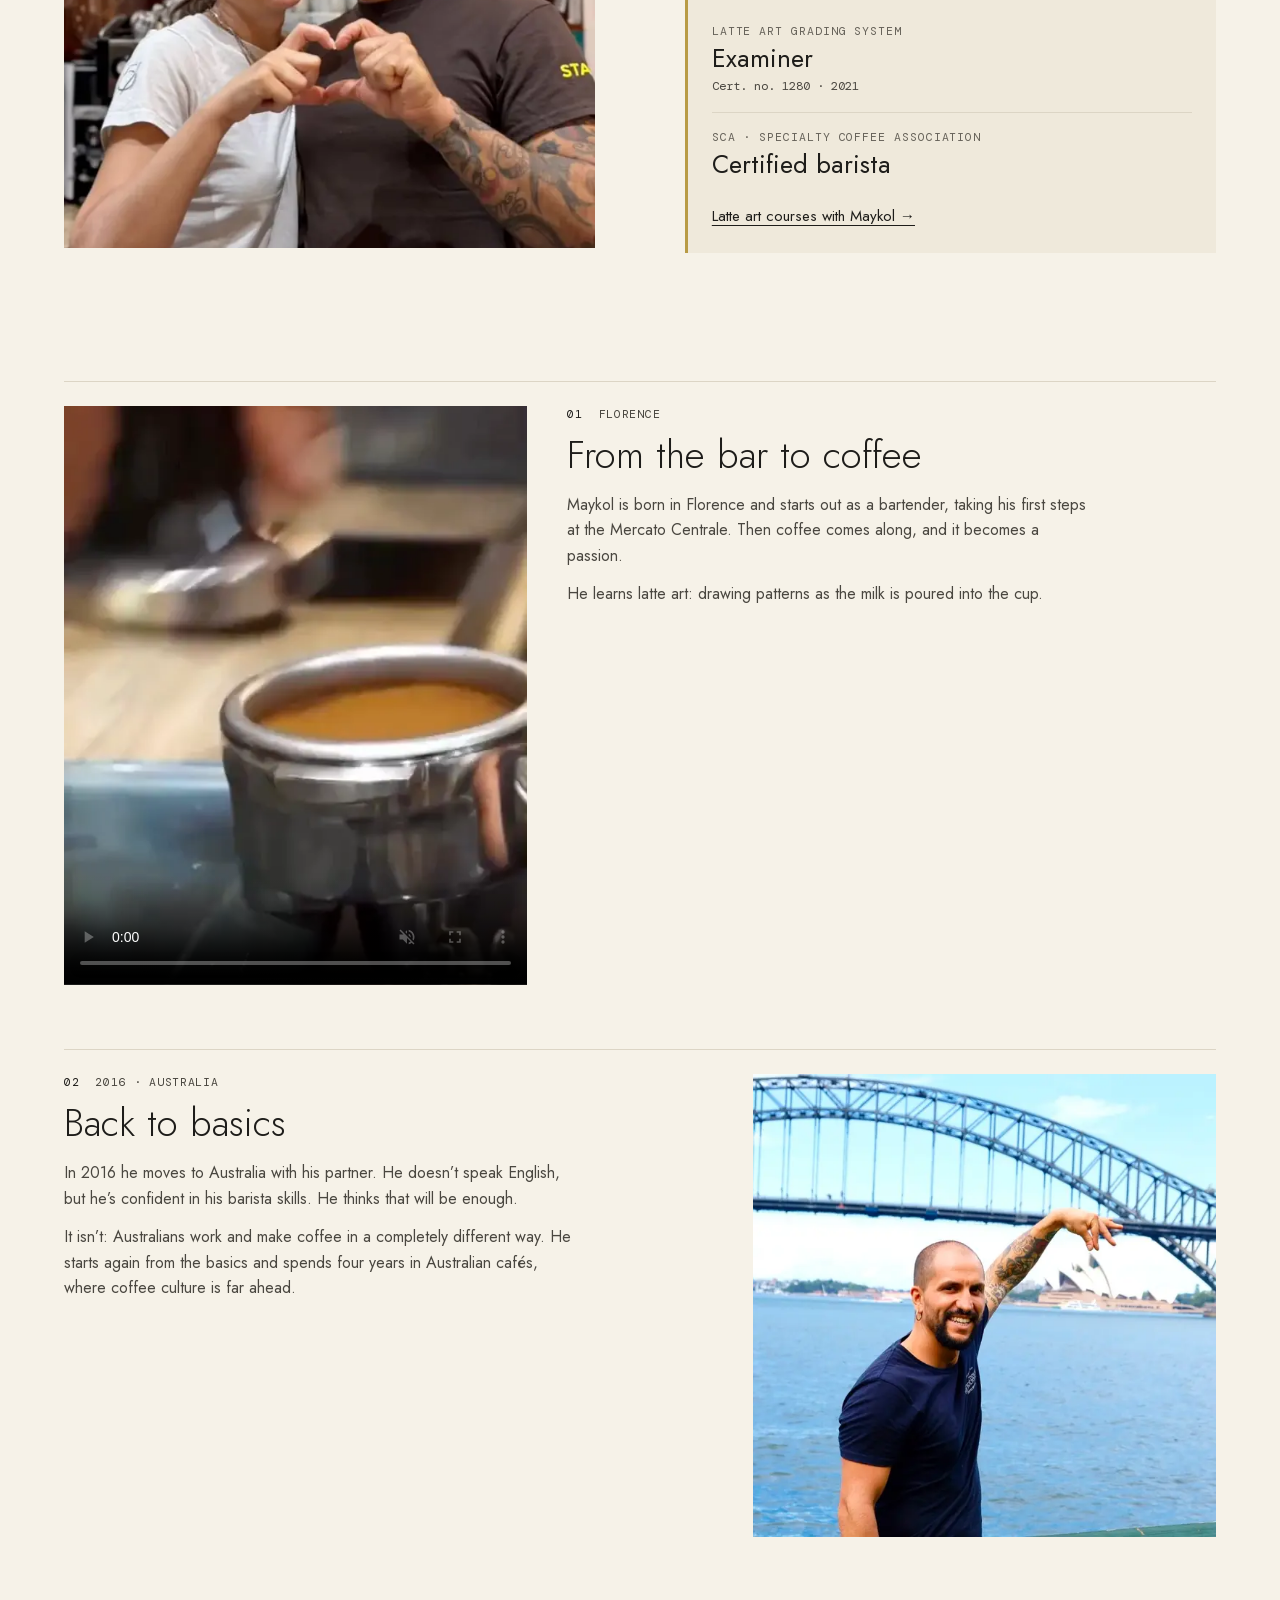
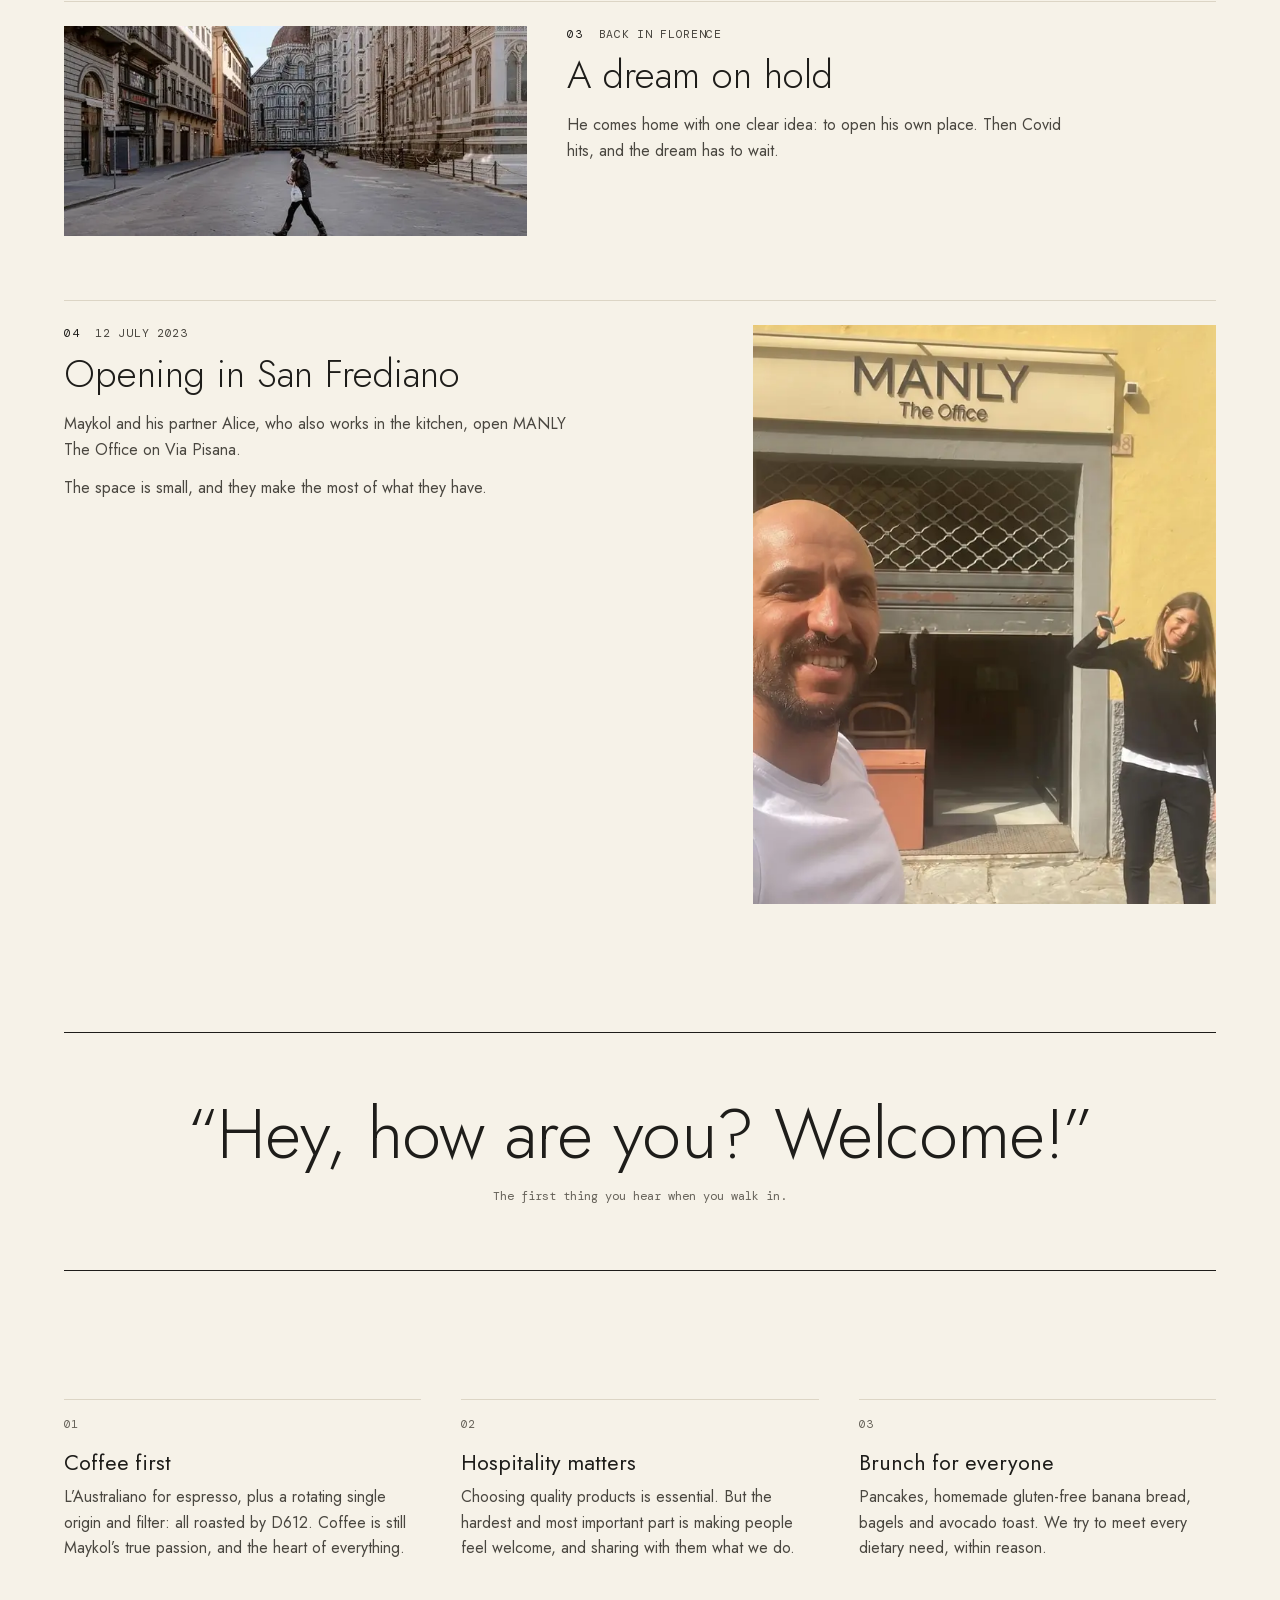
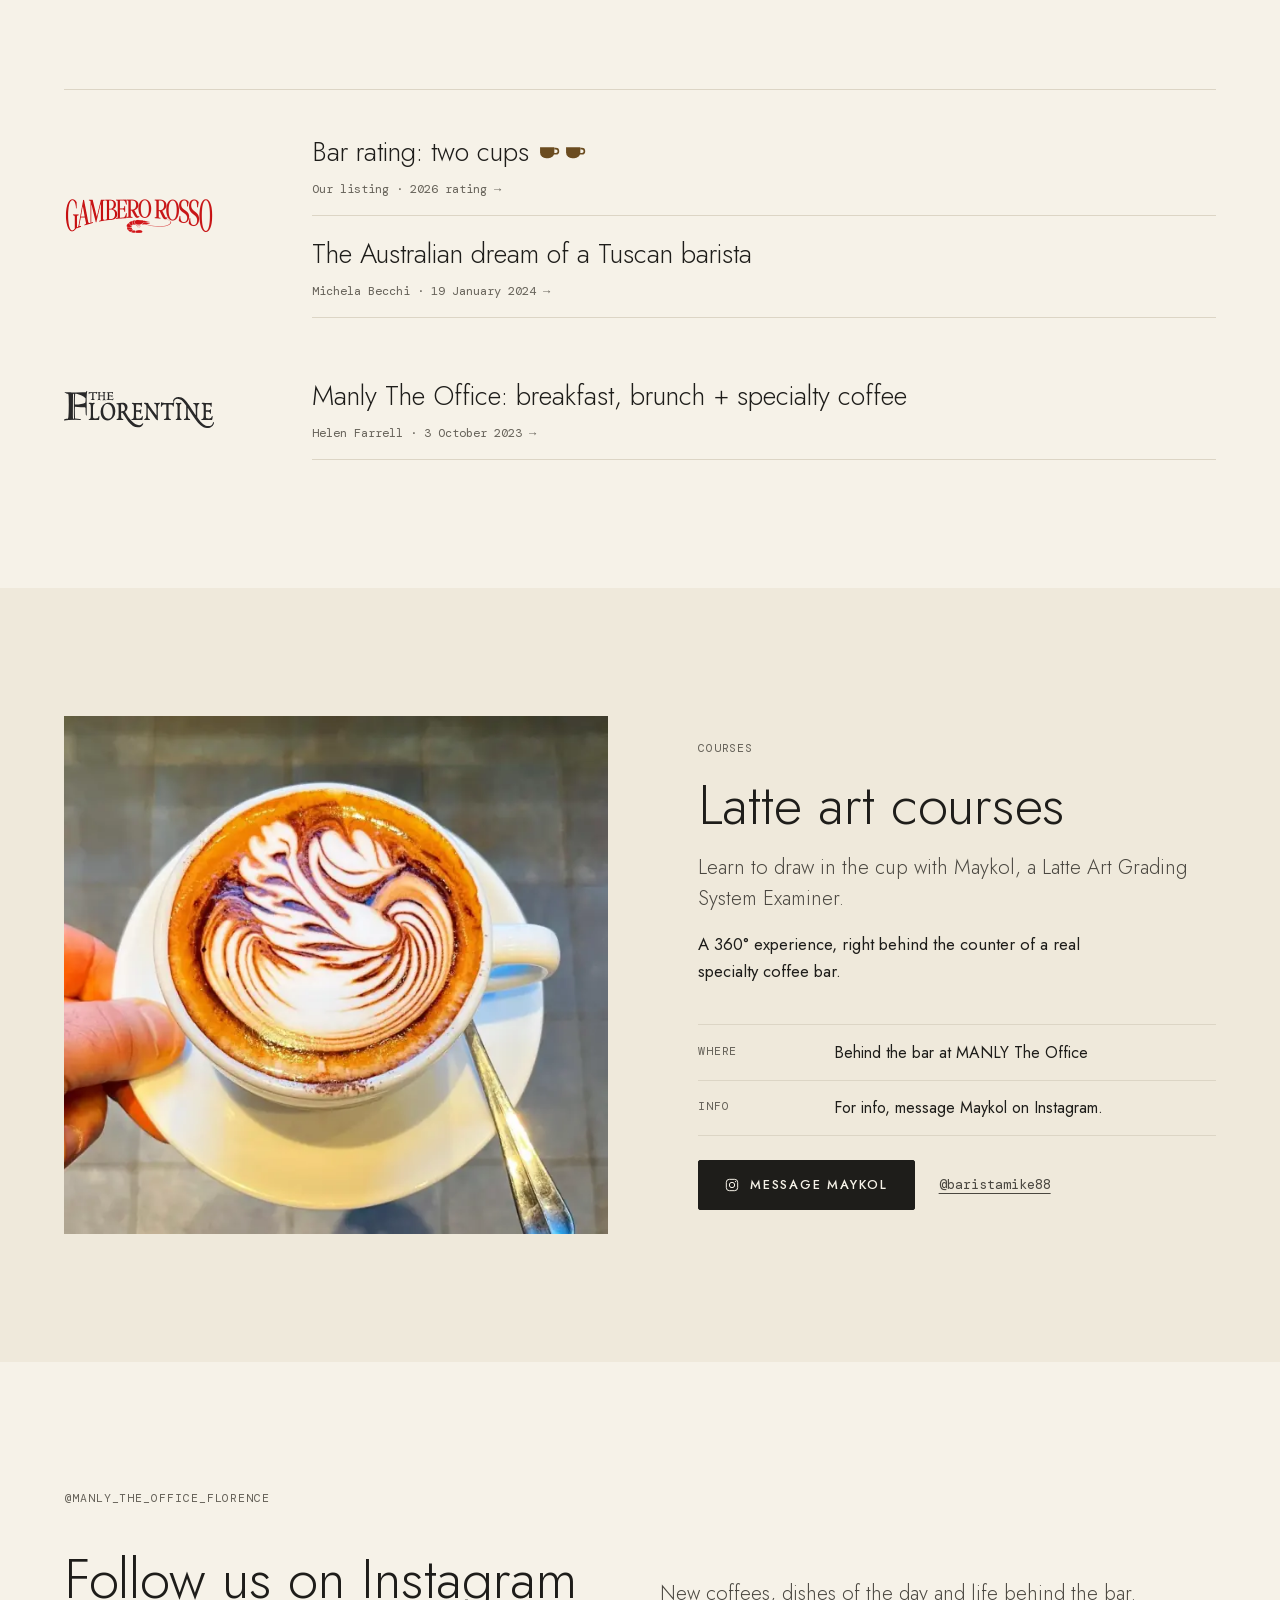
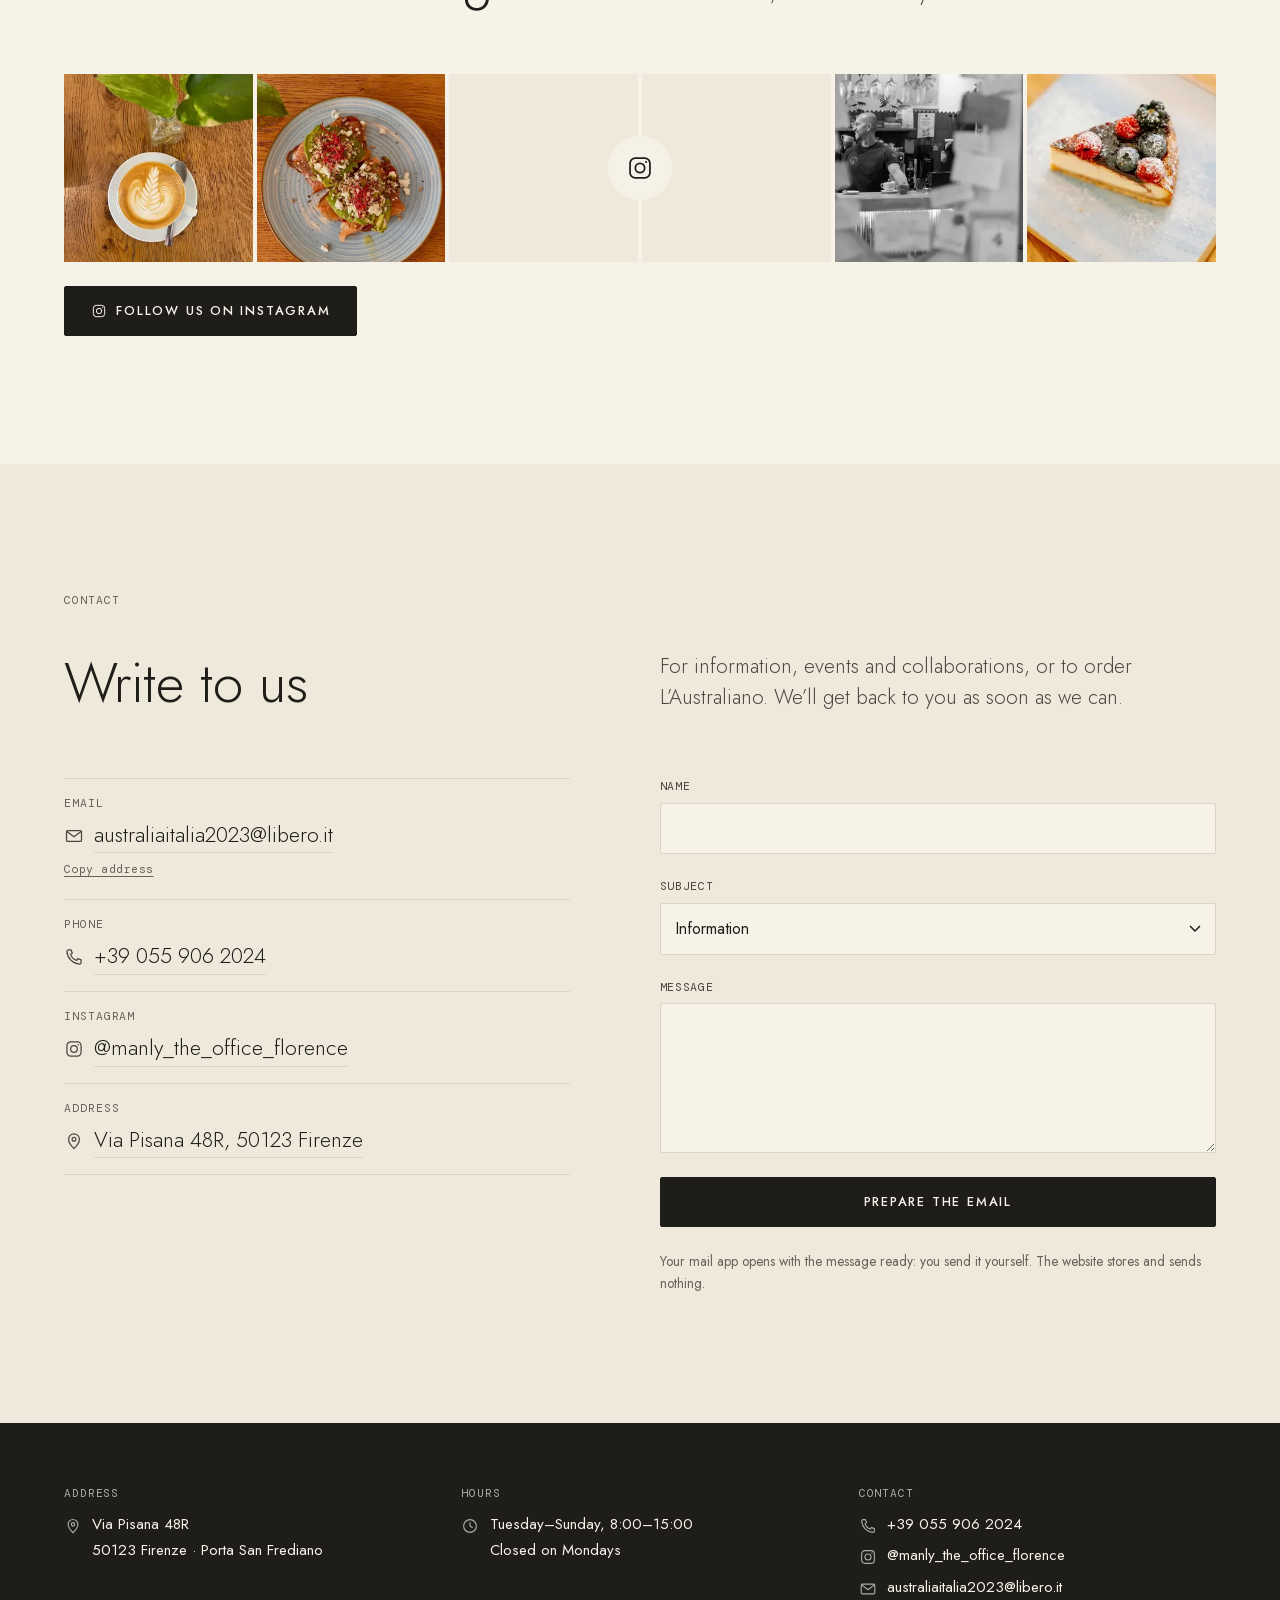
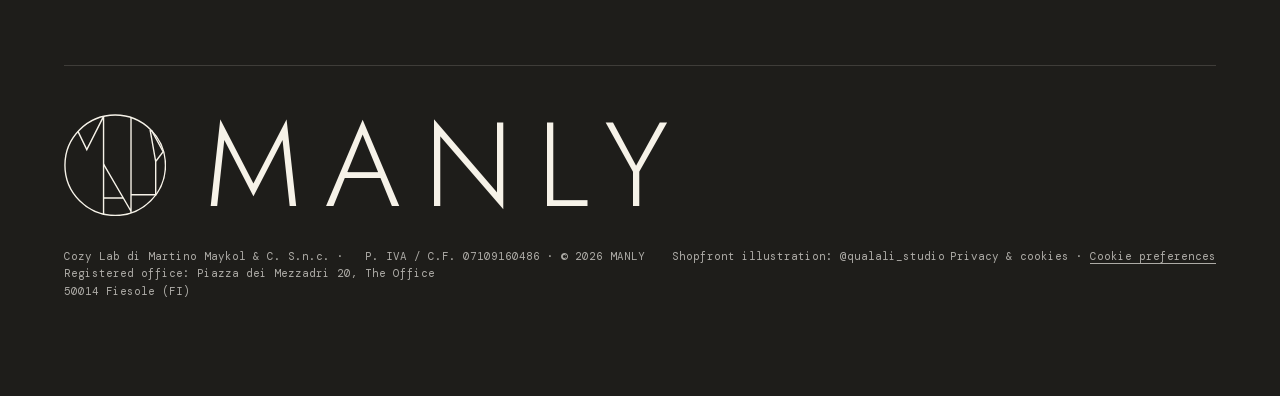
==== commit 5631c082: "merge: fix/corsi-solo-info en develop" ====
--- a/index.html
+++ b/index.html
@@ -93,8 +93,8 @@
   <link rel="preconnect" href="https://docs.google.com" crossorigin>
   <link rel="preload" href="assets/fonts/jost-latin.woff2" as="font" type="font/woff2" crossorigin>
   <link rel="preload" as="image" type="image/webp" imagesrcset="img/acquerello-vidriera-320.webp 320w, img/acquerello-vidriera-480.webp 480w, img/acquerello-vidriera-640.webp 640w, img/acquerello-vidriera-828.webp 828w, img/acquerello-vidriera.webp 1008w" imagesizes="(min-width: 900px) 50vw, 100vw" fetchpriority="high">
-  <link rel="stylesheet" href="assets/site.css?v=202611252100">
-  <script src="assets/site.js?v=202611252100" defer></script>
+  <link rel="stylesheet" href="assets/site.css?v=202611252102">
+  <script src="assets/site.js?v=202611252102" defer></script>
 </head>
 <body data-page="home">
   <a class="skip-link" href="#contenuto" data-i18n="skip">Vai al contenuto</a>
@@ -701,12 +701,12 @@
             <p class="eyebrow" data-i18n="corsi.eyebrow">Corsi</p>
             <h2 class="h-lg" id="corsi-title" data-i18n="corsi.title">Corsi di latte art</h2>
             <p class="lead" data-i18n="corsi.lead">Impara a disegnare nella tazza con Maykol, Examiner del Latte Art Grading System.</p>
+            <p class="corsi__xp" data-i18n="corsi.xp">Un’esperienza a 360°, direttamente dietro il bancone di una vera caffetteria specialty.</p>
           </header>
           <div class="corsi__body">
             <dl class="corsi__specs">
-              <div><dt data-i18n="corsi.whenLabel">Quando</dt><dd data-i18n="corsi.when">Il sabato dalle 15:30, dopo la chiusura del bar</dd></div>
-              <div><dt data-i18n="corsi.whereLabel">Dove</dt><dd data-i18n="corsi.where">Al banco di MANLY The Office, Via Pisana 48R</dd></div>
-              <div><dt data-i18n="corsi.infoLabel">Iscrizioni</dt><dd data-i18n="corsi.info">Date, costi e posti disponibili: scrivi direttamente a Maykol su Instagram.</dd></div>
+              <div><dt data-i18n="corsi.whereLabel">Dove</dt><dd data-i18n="corsi.where">Al banco di MANLY The Office</dd></div>
+              <div><dt data-i18n="corsi.infoLabel">Info</dt><dd data-i18n="corsi.info">Per info scrivi a Maykol su Instagram.</dd></div>
             </dl>
             <div class="corsi__actions">
               <a class="btn" href="#" data-href="mikeDm" target="_blank" rel="noopener"><svg aria-hidden="true"><use href="#i-instagram"/></svg><span data-i18n="corsi.cta">Scrivi a Maykol</span></a>
--- a/assets/site.css
+++ b/assets/site.css
@@ -972,6 +972,7 @@
 .corsi__info { display: grid; gap: var(--space-4); align-content: center; }
 .corsi__head { display: grid; gap: var(--space-2); align-content: start; }
 .corsi__head .lead { max-width: 44ch; }
+.corsi__xp { max-width: 44ch; font-size: 1.05rem; color: var(--ink); }
 .corsi__media { margin: 0; overflow: hidden; background: var(--paper); }
 .corsi__media img { width: 100%; height: auto; }
 .corsi__body { display: grid; gap: var(--space-3); align-content: start; }
